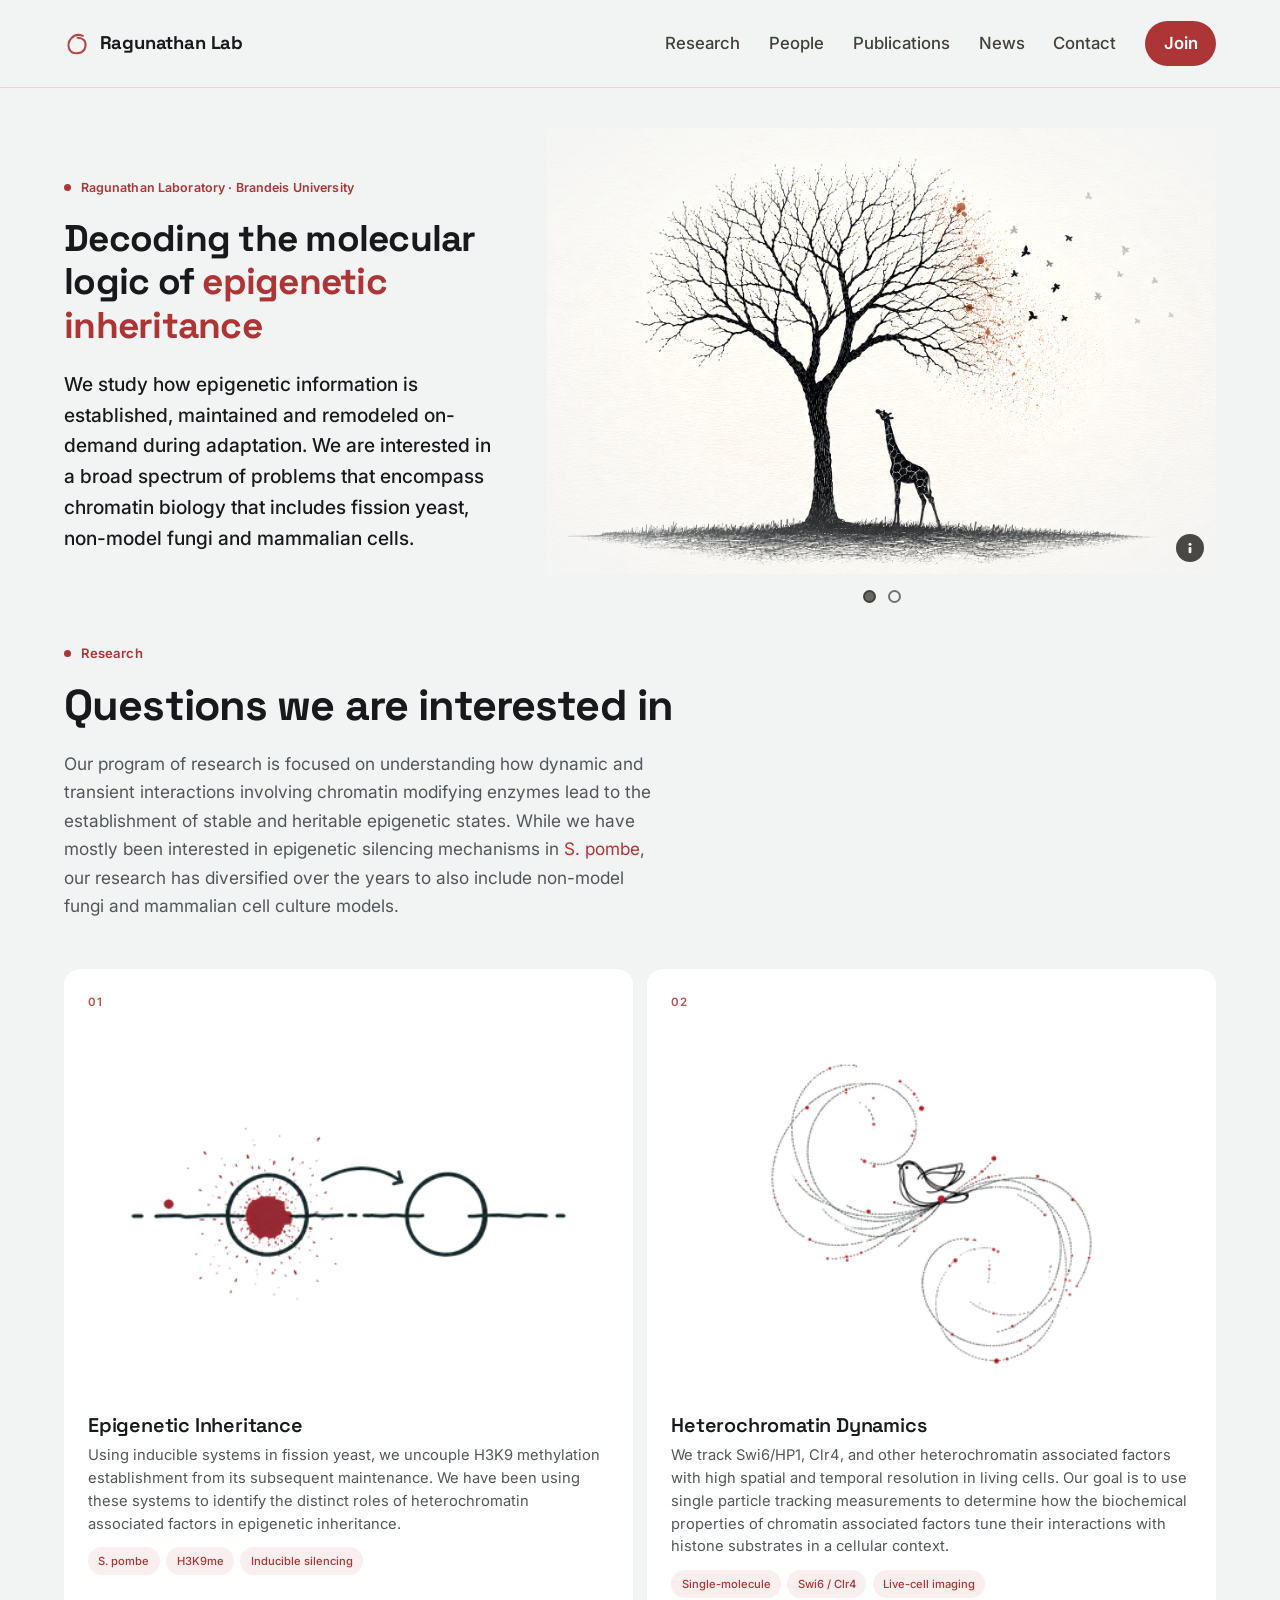
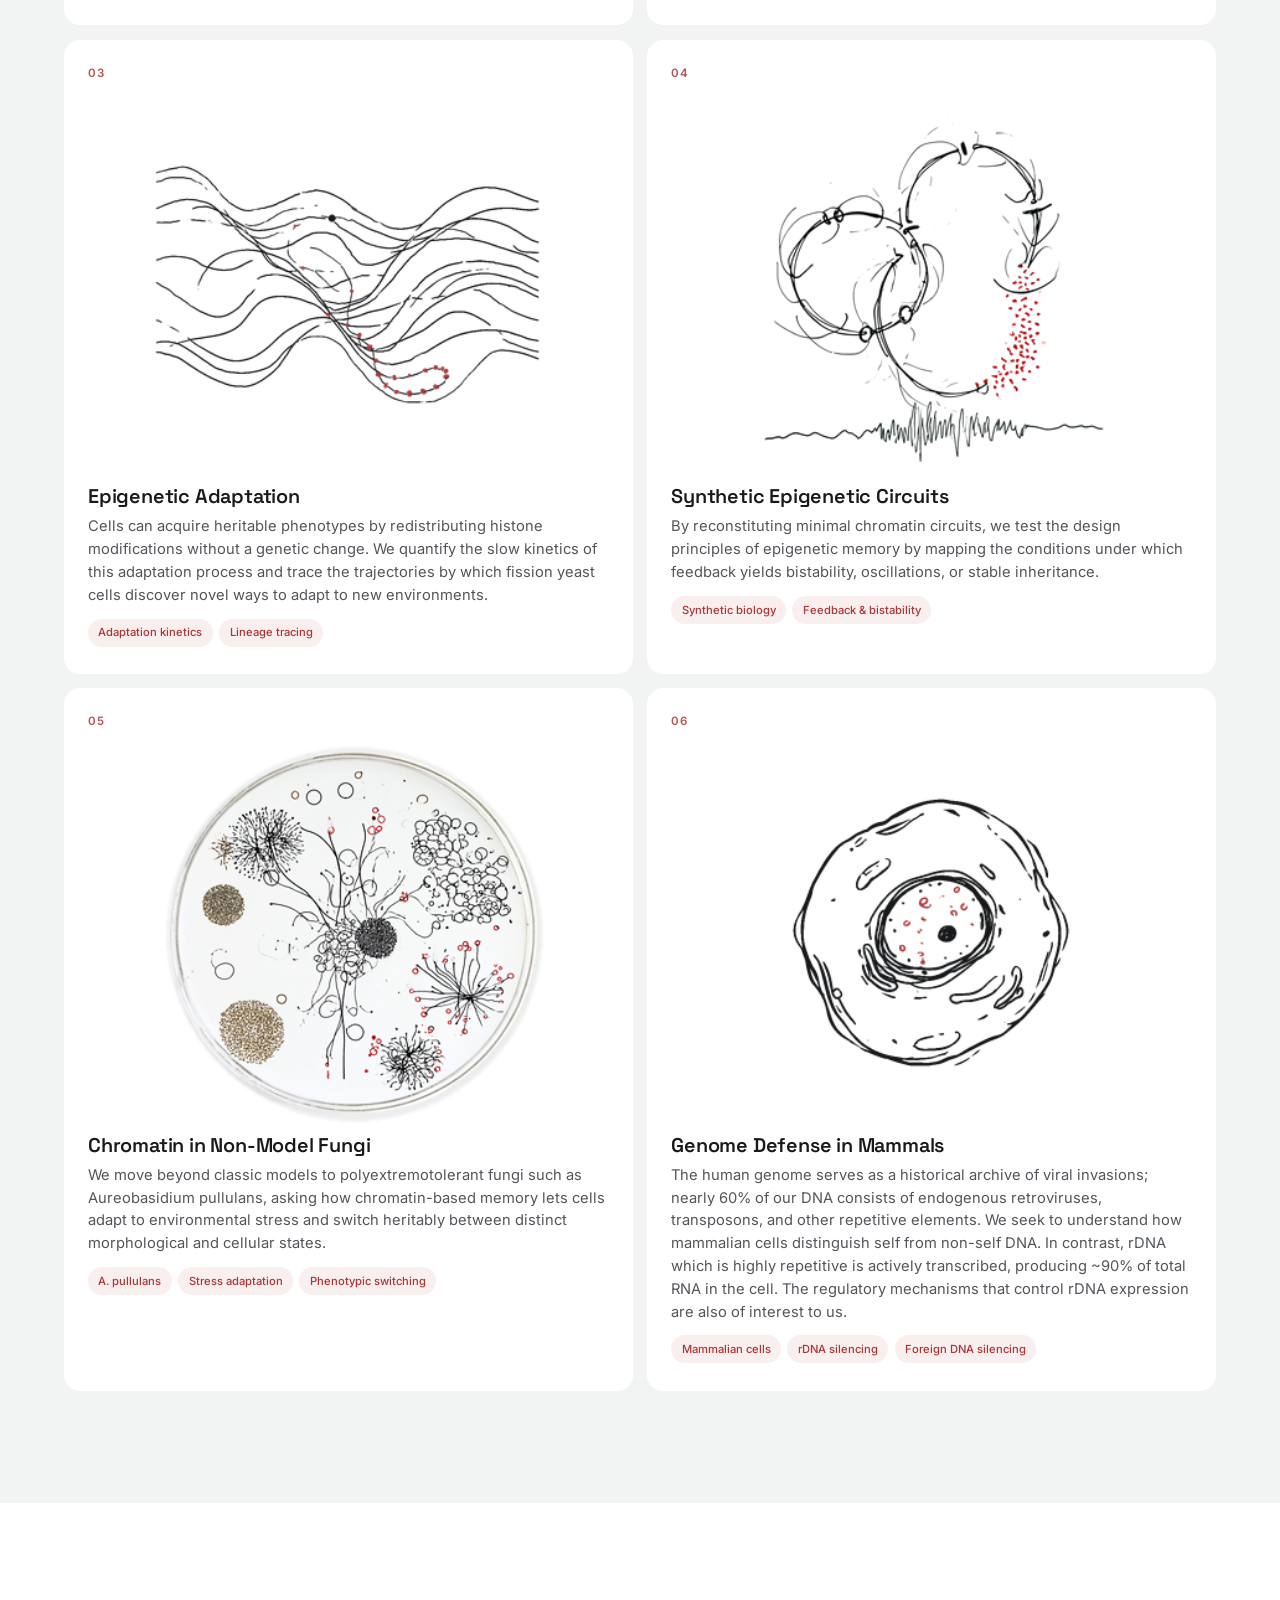
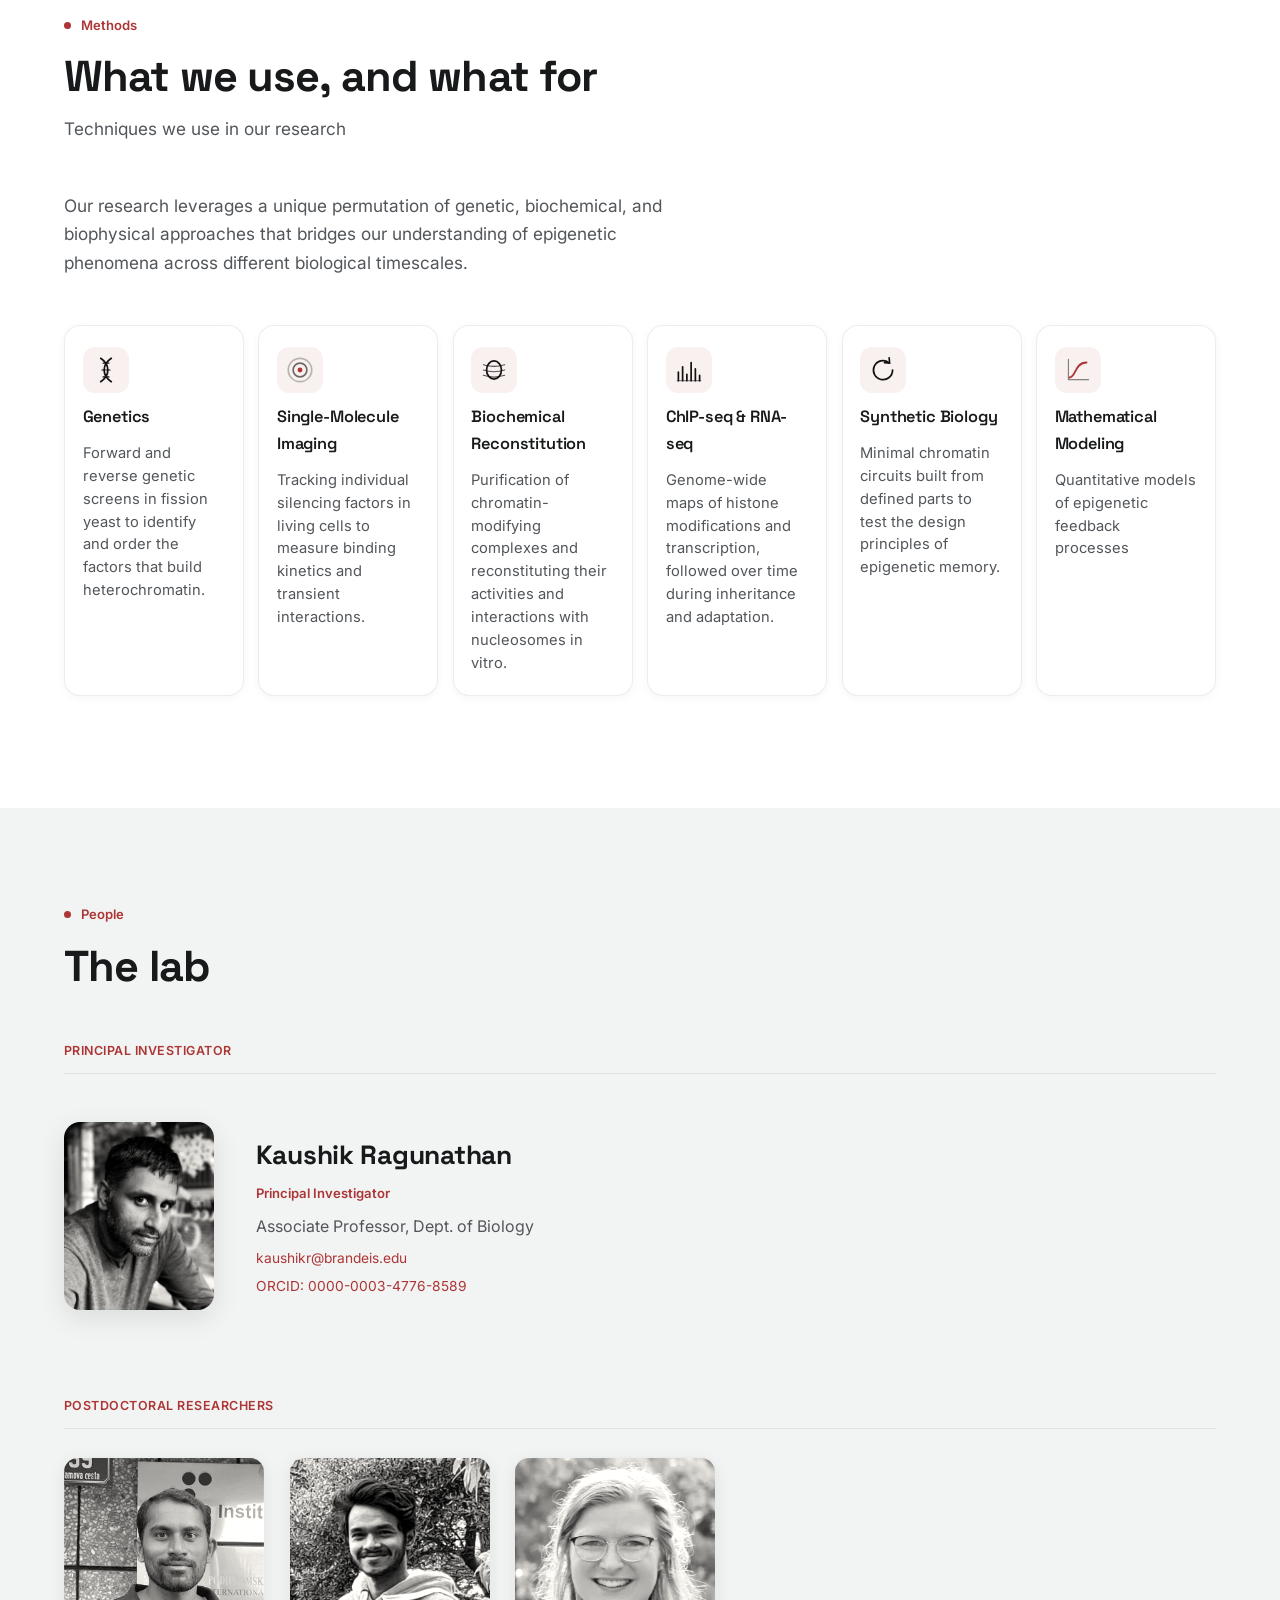
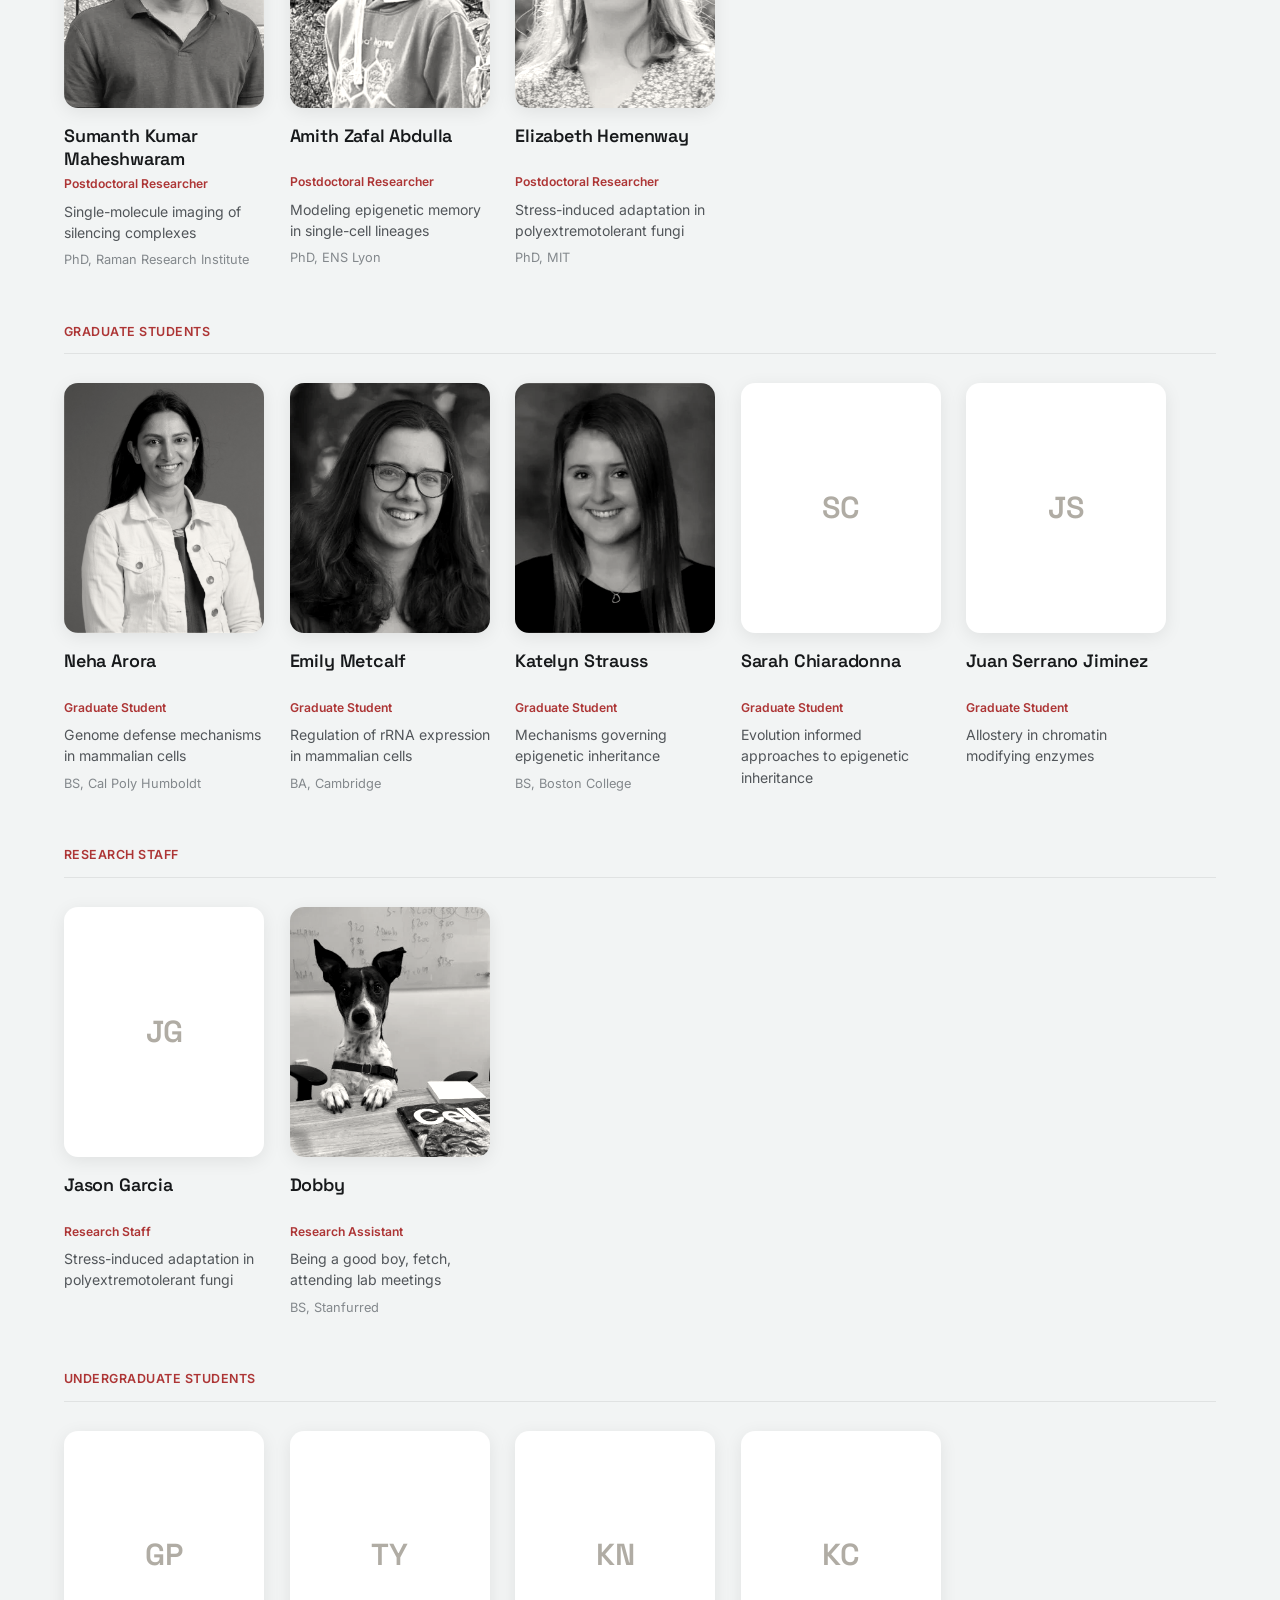
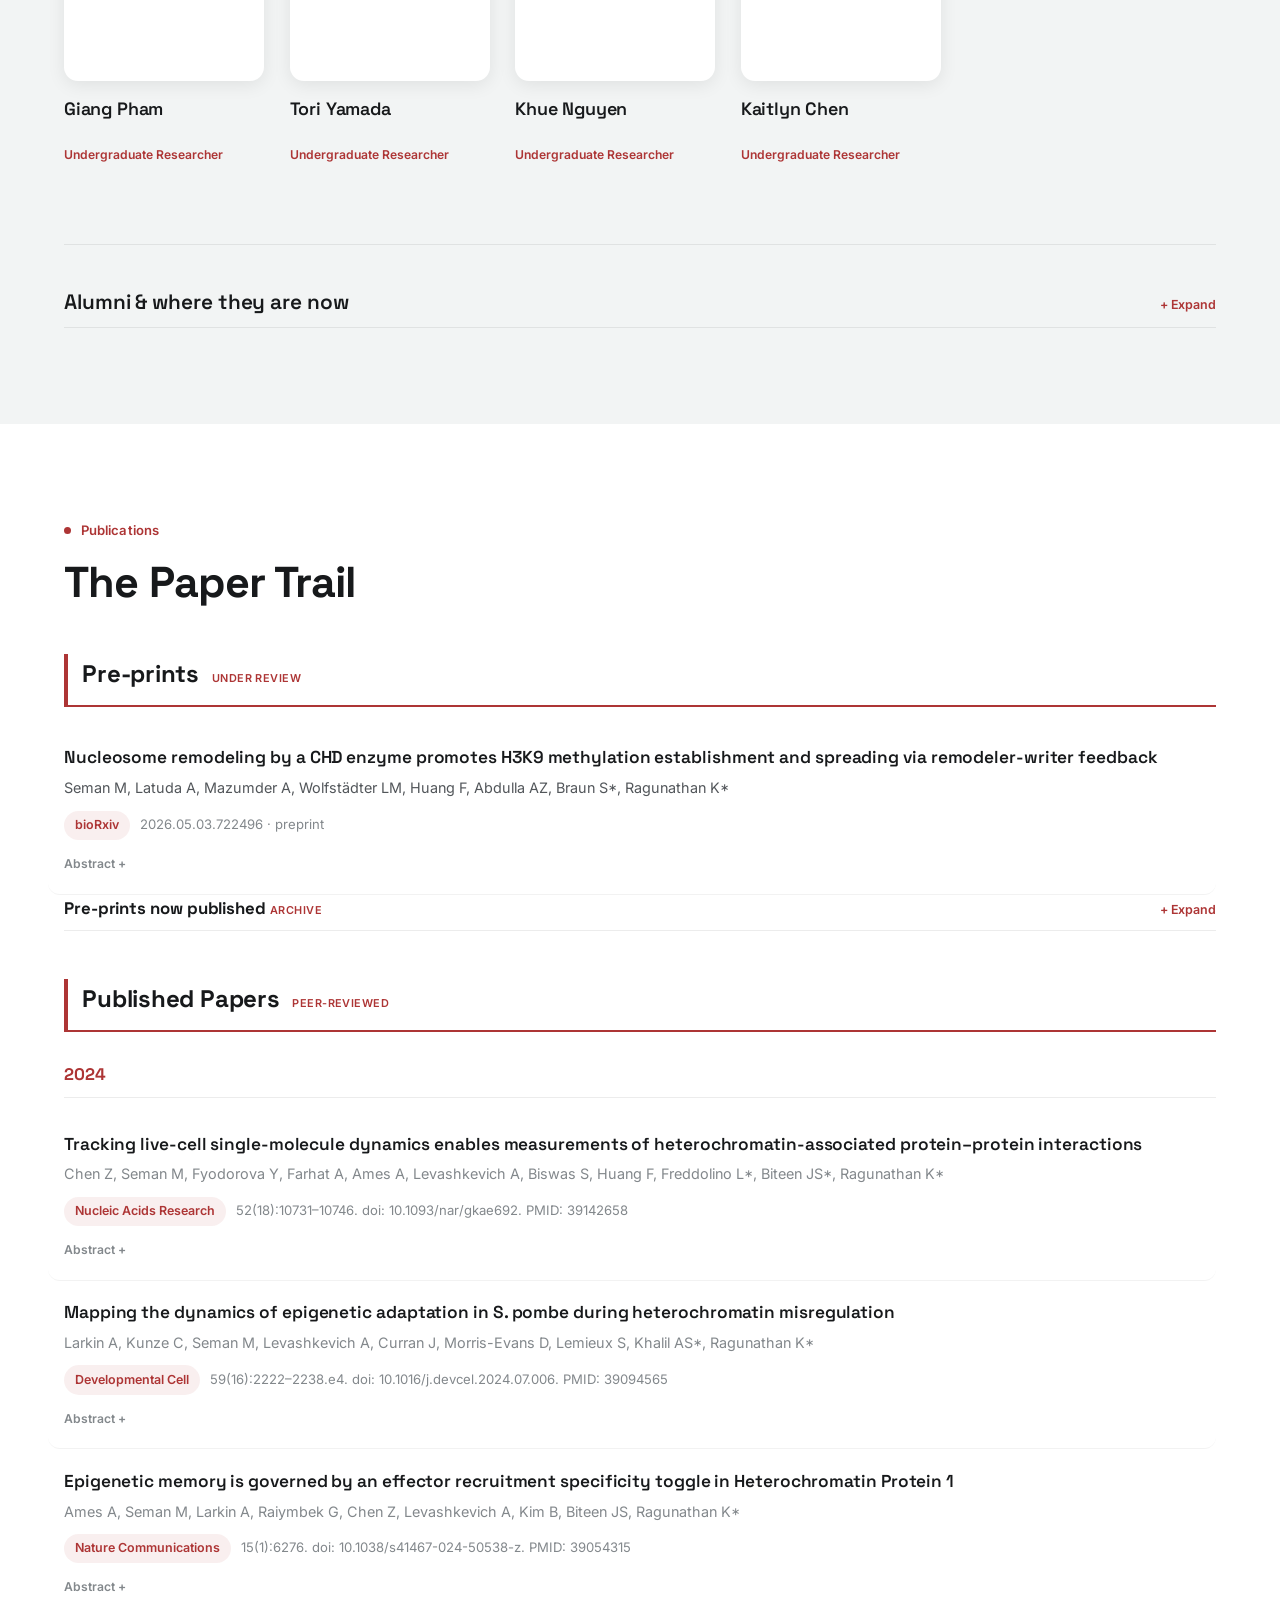
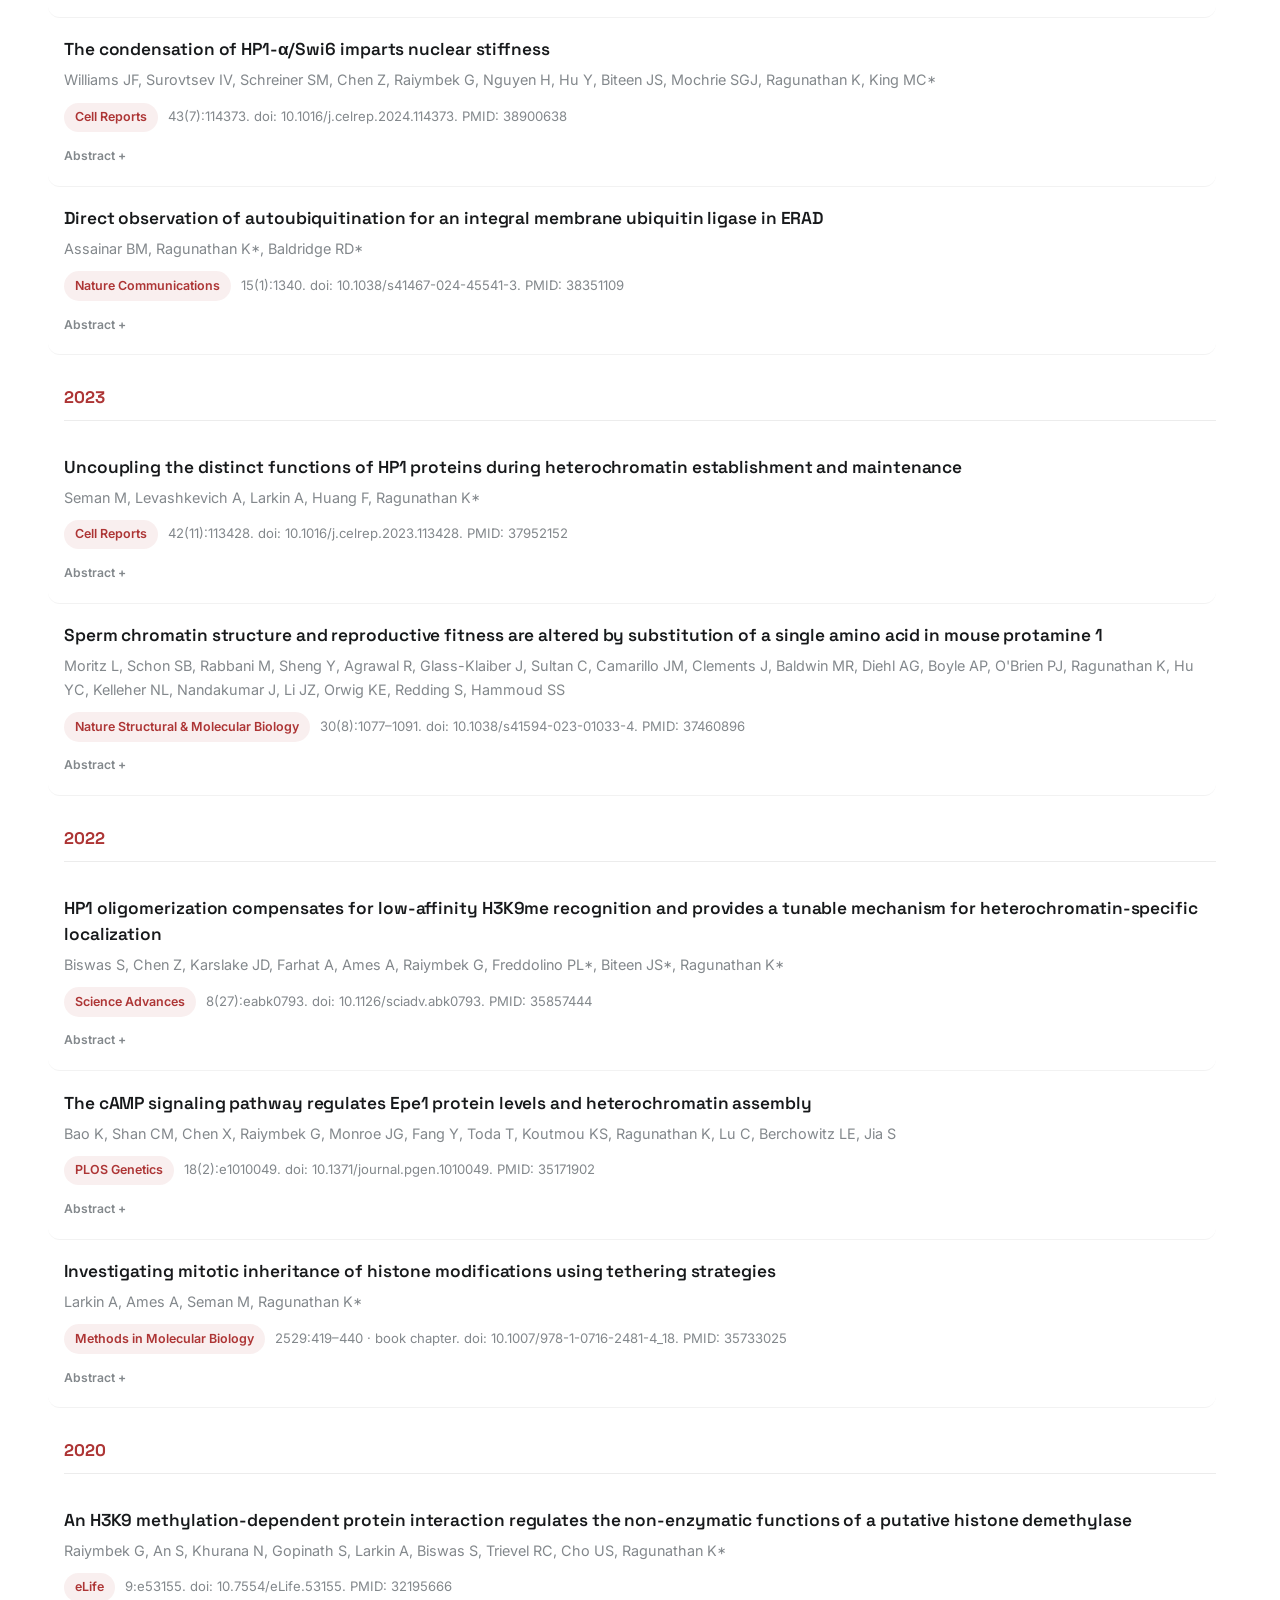
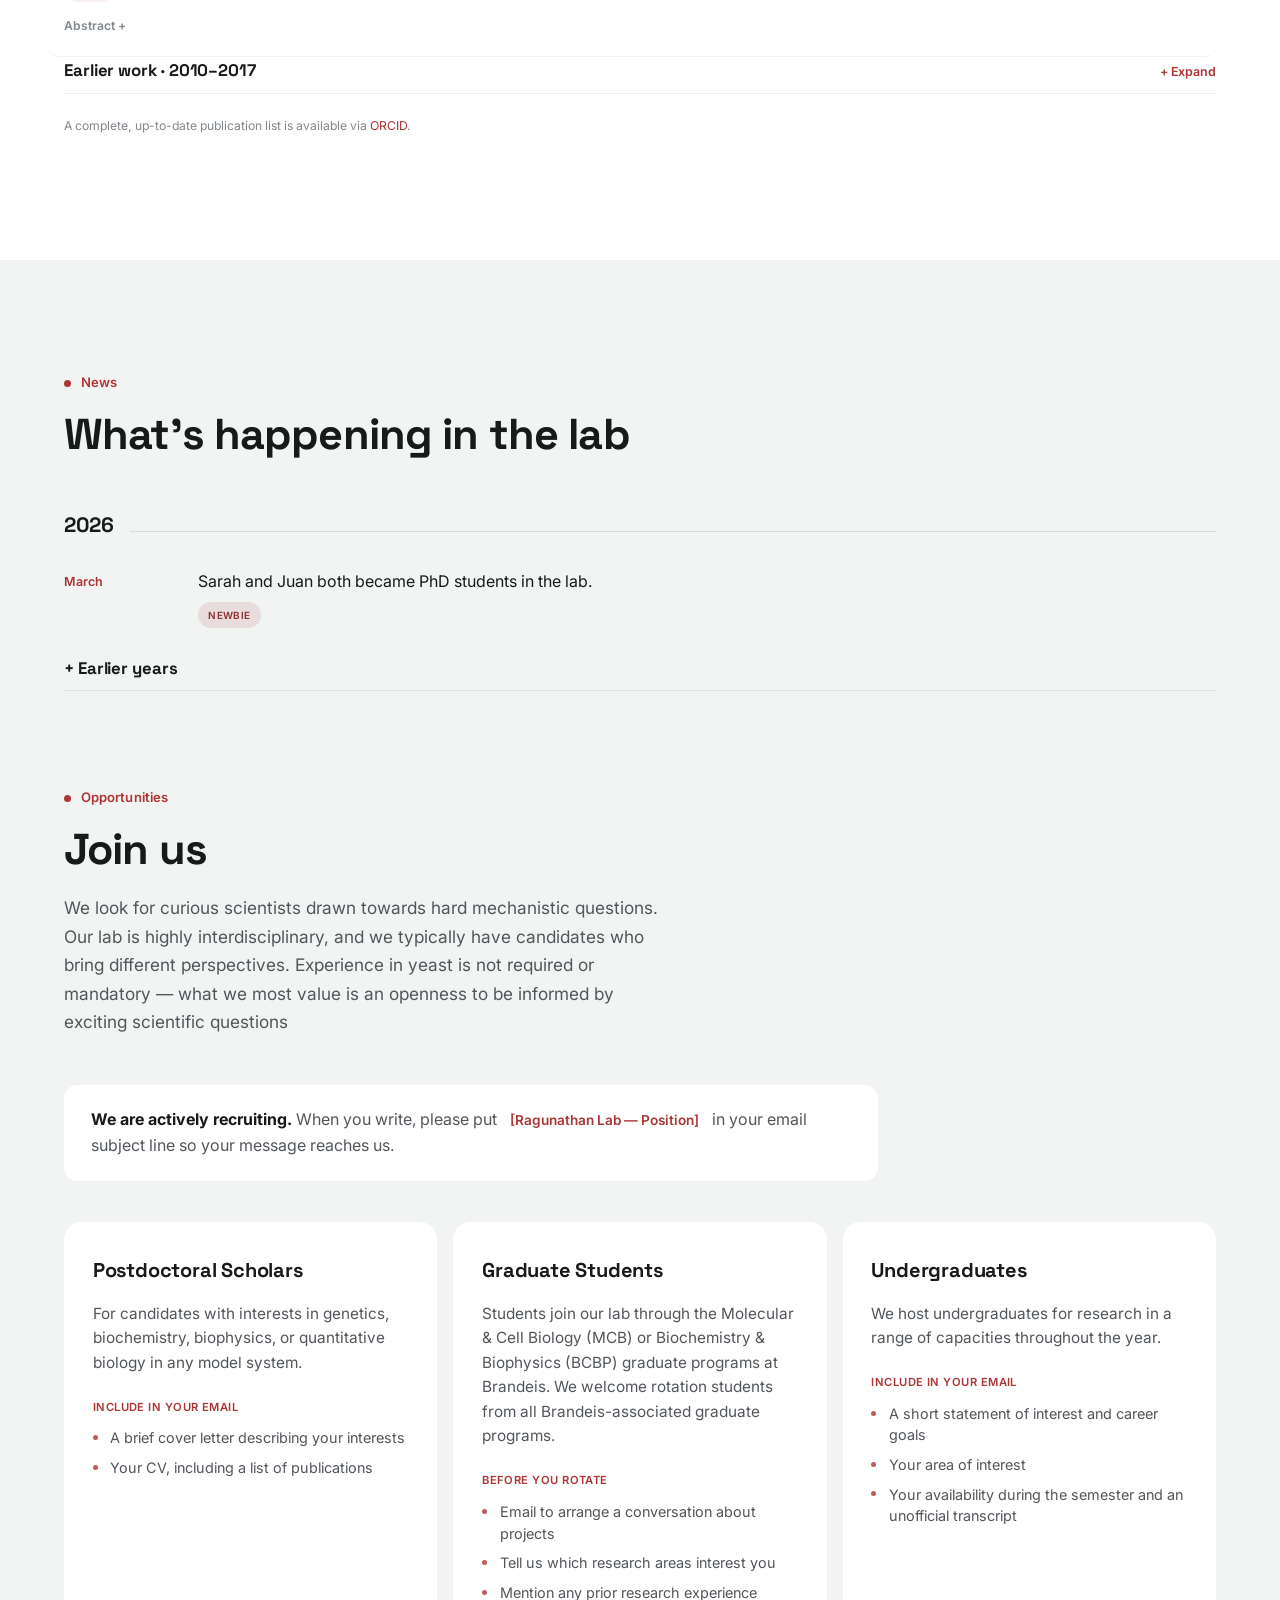
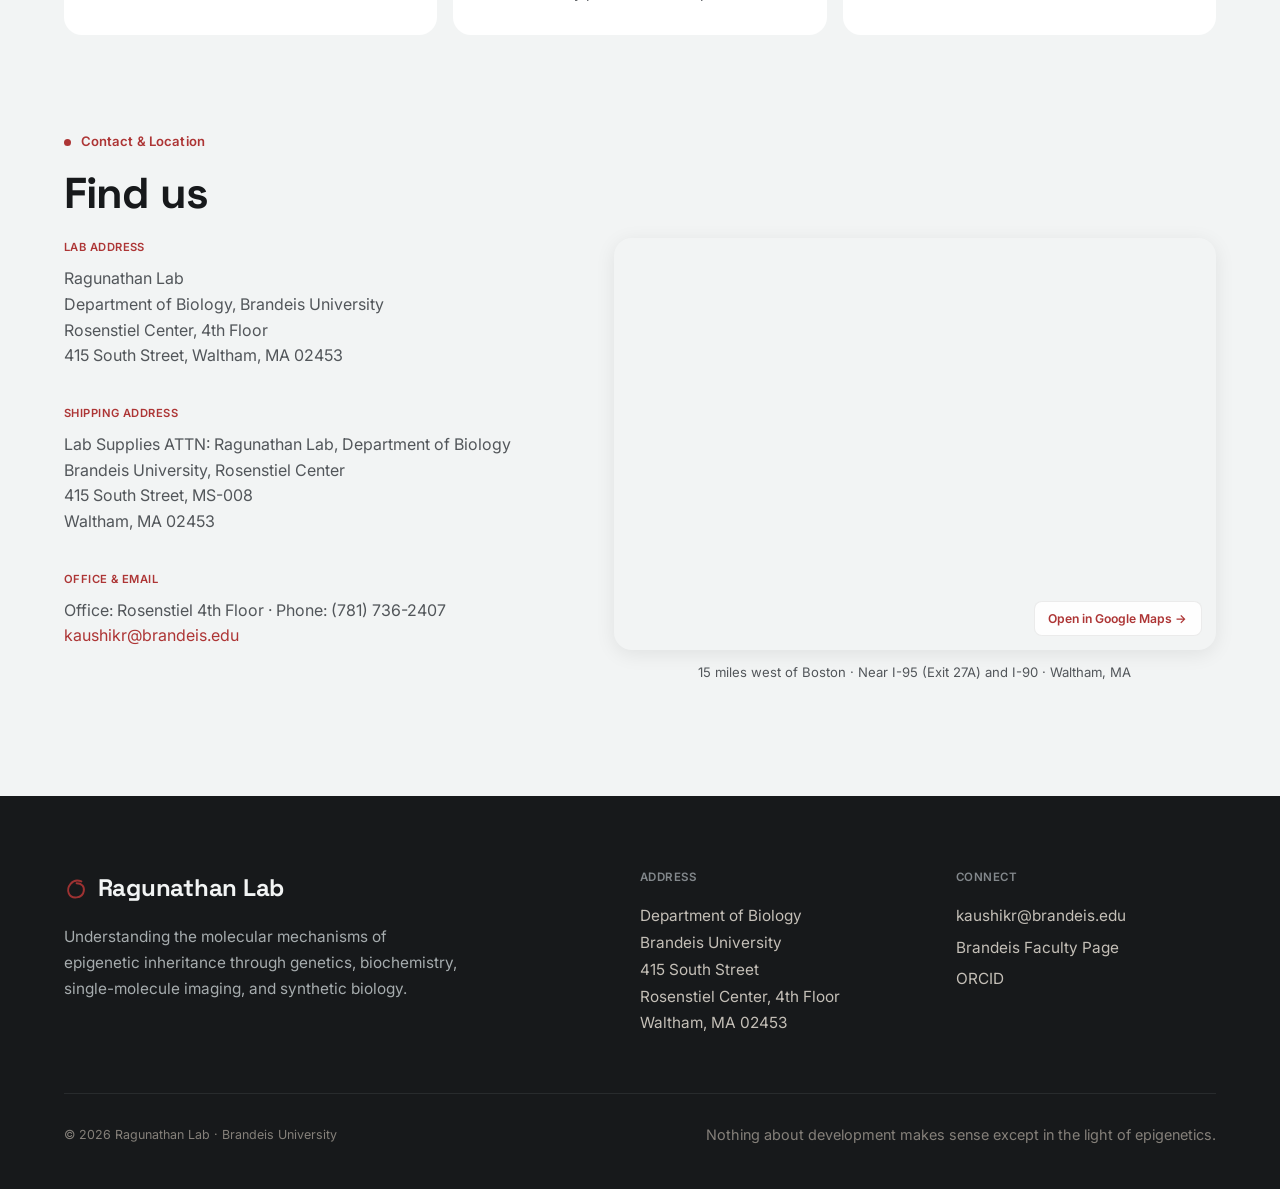
==== index.html @ eea5fd73 "Smooth scroll and reveal animation timing improvements Co-Authored-By: Claude Sonnet 4.6 <noreply@an" ====
<!DOCTYPE html>
<html lang="en">
<head>
<meta charset="utf-8">
<meta name="viewport" content="width=device-width, initial-scale=1">
<meta name="color-scheme" content="light">
<title>Ragunathan Lab · Brandeis University</title>
<meta name="description" content="The Ragunathan Lab at Brandeis University studies how chromatin encodes heritable epigenetic memory.">
<link rel="icon" type="image/svg+xml" href="favicon.svg">
<meta property="og:title" content="Ragunathan Lab · Brandeis University">
<meta property="og:description" content="The Ragunathan Lab at Brandeis University studies how chromatin encodes heritable epigenetic memory.">
<meta property="og:type" content="website">
<link rel="preconnect" href="https://fonts.googleapis.com">
<link rel="preconnect" href="https://fonts.gstatic.com" crossorigin>
<link href="https://fonts.googleapis.com/css2?family=Space+Grotesk:wght@400;500;600;700&family=Inter:wght@400;500;600;700&display=swap" rel="stylesheet">
<style>
html { scroll-behavior: smooth; color-scheme: light; }
body { margin: 0; background: #f2f4f4; -webkit-font-smoothing: antialiased; }
::selection { background: #ad3535; color: #f2f4f4; }

[data-reveal].pre-reveal { opacity: 0; transform: translateY(16px); }
[data-reveal].is-revealed {
  opacity: 1; transform: translateY(0);
  transition: opacity 0.5s cubic-bezier(0.22,1,0.36,1), transform 0.5s cubic-bezier(0.22,1,0.36,1);
}

em { font-style: normal; color: var(--beni); }
.sr-only { position: absolute; width: 1px; height: 1px; overflow: hidden; clip: rect(0,0,0,0); white-space: nowrap; }

.rgl {
  position: relative;
  background: #f2f4f4;
  color: #17191b;
  font-family: 'Inter', 'Helvetica Neue', sans-serif;
  font-size: 16px;
  font-weight: 400;
  letter-spacing: 0;
  line-height: 1.65;
  overflow-x: hidden;
  --beni: #ad3535;
  --surface: #ffffff;
  --ink: #17191b;
  --ink-soft: #52565a;
  --muted: #83888c;
}

/* ===== NAV ===== */
.nav {
  position: fixed; top: 0; left: 0; right: 0; z-index: 500;
  display: flex; align-items: center; justify-content: space-between; gap: 2.5rem;
  padding: 1.3rem 5vw;
  background: rgba(242,244,244,0.92);
  backdrop-filter: blur(14px); -webkit-backdrop-filter: blur(14px);
  border-bottom: 1px solid rgba(173,53,53,0.16);
  transition: padding 0.4s, box-shadow 0.4s;
}
.nav.is-scrolled { padding: 0.85rem 5vw; box-shadow: 0 1px 0 rgba(18,17,16,0.06); }

.brand {
  display: flex; align-items: center; gap: 0.6rem;
  font-family: 'Space Grotesk', sans-serif; font-size: 1.15rem; font-weight: 700; letter-spacing: -0.01em;
  color: #17191b; text-decoration: none; white-space: nowrap;
}
.brand-mark { overflow: visible; flex-shrink: 0; }

.nav-links { display: flex; gap: 1.8rem; align-items: center; flex-wrap: nowrap; }
.nav-link {
  font-size: 1.05rem; font-weight: 500; letter-spacing: 0; text-transform: none;
  color: #43403a; text-decoration: none; transition: color 0.25s;
}
.nav-link:hover { color: var(--beni); }
.nav-link--join {
  font-weight: 600; color: #fff; background: var(--beni); padding: 0.55rem 1.15rem; border-radius: 100px;
  transition: opacity 0.25s;
}
.nav-link--join:hover { opacity: 0.86; color: #fff; }

.nav-toggle { display: none; background: none; border: none; padding: 0.4rem; margin: -0.4rem; cursor: pointer; }
.nav-toggle-bars { display: block; width: 22px; height: 14px; position: relative; }
.nav-toggle-bars span {
  position: absolute; left: 0; right: 0; height: 2px; background: #17191b; border-radius: 1px;
  transition: transform 0.3s, opacity 0.3s;
}
.nav-toggle-bars span:nth-child(1) { top: 0; }
.nav-toggle-bars span:nth-child(2) { top: 6px; }
.nav-toggle-bars span:nth-child(3) { top: 12px; }
.nav.is-open .nav-toggle-bars span:nth-child(1) { top: 6px; transform: rotate(45deg); }
.nav.is-open .nav-toggle-bars span:nth-child(2) { opacity: 0; }
.nav.is-open .nav-toggle-bars span:nth-child(3) { top: 6px; transform: rotate(-45deg); }

@media (max-width: 900px) {
  .nav-toggle { display: flex; align-items: center; justify-content: center; }
  .nav-links {
    display: none; position: absolute; top: 100%; left: 0; right: 0; flex-direction: column;
    align-items: flex-start; gap: 0; background: #f2f4f4;
    border-bottom: 1px solid rgba(18,17,16,0.08); padding: 0.5rem 5vw 1.2rem;
    box-shadow: 0 12px 24px rgba(18,17,16,0.08);
  }
  .nav-links.is-open { display: flex; }
  .nav-link { width: 100%; padding: 0.85rem 0; border-bottom: 1px solid rgba(18,17,16,0.06); }
  .nav-link--join {
    display: block; width: 100%; box-sizing: border-box; margin-top: 0.9rem;
    padding: 0.75rem 1.15rem; text-align: center; border-bottom: none;
  }
}

/* ===== HERO ===== */
.hero {
  position: relative; display: flex; align-items: center;
  padding: 8rem 5vw 1.5rem; text-align: left;
}
.hero-inner {
  width: 100%; max-width: min(92vw, 2100px); margin: 0 auto;
  display: flex; align-items: center; gap: 3.5vw;
}

.hero-art-wrapper {
  flex: 1 1 58%; min-width: 0; box-sizing: border-box; order: 2;
  display: flex; flex-direction: column; align-items: center; gap: 1rem;
}
.hero-art-frame {
  position: relative; z-index: 1; width: 100%;
  aspect-ratio: 1536 / 1024; isolation: isolate;
}
.hero-art {
  position: absolute; inset: 0; width: 100%; height: 100%;
  background-image: url('assets/hero-asset-resized.png');
  background-repeat: no-repeat;
  background-size: contain;
  background-position: center center;
  mix-blend-mode: multiply;
  filter: contrast(1.05) brightness(1.09) saturate(0.85);
  -webkit-mask-image: radial-gradient(ellipse 78% 78% at center, #000 40%, transparent 100%);
  mask-image: radial-gradient(ellipse 78% 78% at center, #000 40%, transparent 100%);
  transition: opacity 0.6s ease-in-out;
}
.hero-art--wc {
  background-image: url('assets/watercolor-chromosomes.jpg');
  background-size: cover;
  background-position: center;
  opacity: 0;
}
.hero-slide-dots { display: flex; gap: 12px; align-items: center; }
.hero-slide-dot {
  width: 13px; height: 13px; border-radius: 50%; padding: 0; cursor: pointer;
  border: 2px solid rgba(45,43,39,0.65); background: transparent;
  transition: background 0.3s;
}
.hero-slide-dot.is-active { background: rgba(45,43,39,0.7); }
.hero-art-note { position: absolute; right: 12px; bottom: 12px; z-index: 3; opacity: 0; pointer-events: none; transition: opacity 0.4s; }
.hero-art-note.is-visible { opacity: 1; pointer-events: auto; }
.hero-art-note summary {
  list-style: none; cursor: pointer; width: 28px; height: 28px; border-radius: 50%;
  display: flex; align-items: center; justify-content: center;
  background: #4a4845; border: none;
  transition: background 0.25s, transform 0.25s; -webkit-tap-highlight-color: transparent;
}
.hero-art-note summary svg circle, .hero-art-note summary svg rect { fill: #f2f4f4; }
.hero-art-note summary svg { display: block; }
.hero-art-note summary::-webkit-details-marker { display: none; }
.hero-art-note summary::marker { content: ""; }
.hero-art-note summary:hover { transform: scale(1.08); }
.hero-art-note[open] summary { background: rgba(255,255,255,0.85); }
.hero-art-note-body {
  position: absolute; right: 0; bottom: 42px; width: 280px;
  background: #fff; border: 1px solid rgba(18,17,16,0.08); border-radius: 12px;
  box-shadow: 0 14px 34px rgba(18,17,16,0.14); padding: 1rem 1.1rem;
  font-family: 'Inter', sans-serif; font-size: 0.85rem; line-height: 1.55;
  color: #43403a; text-align: left;
}
@media (max-width: 640px) {
  .hero-art-note-body { width: 220px; font-size: 0.82rem; }
}
.hero-content { position: relative; z-index: 2; flex: 1 1 38%; min-width: 0; order: 1; }
.eyebrow {
  display: flex; align-items: center; justify-content: flex-start; gap: 0.6rem;
  font-family: 'Inter', sans-serif; font-size: 0.78rem; font-weight: 600; letter-spacing: 0.01em;
  color: var(--beni); margin: 0 0 1.2rem;
}
.eyebrow-rule { width: 7px; height: 7px; border-radius: 50%; background: var(--beni); display: inline-block; }
.eyebrow-rule--dark { width: 7px; height: 7px; border-radius: 50%; background: var(--beni); }

.hero-title {
  font-family: 'Space Grotesk', sans-serif; font-size: clamp(1.9rem,2.9vw,2.85rem); font-weight: 700;
  line-height: 1.16; letter-spacing: -0.02em; margin: 0 0 1.4rem;
}
.hero-title em { font-weight: 700; color: var(--beni); }
.hero-text {
  font-family: 'Inter', sans-serif; font-size: clamp(1.02rem,1.5vw,1.25rem); font-weight: 500; line-height: 1.6;
  color: var(--ink); margin: 0; max-width: 42rem; text-wrap: pretty;
}
.hero-cta { display: flex; gap: 0.85rem; margin-top: 2rem; flex-wrap: wrap; justify-content: flex-start; }
.hero-cta-link {
  font-family: 'Inter', sans-serif; font-size: 0.86rem; font-weight: 600; letter-spacing: 0;
  text-decoration: none; padding: 0.85rem 1.7rem; border-radius: 100px; transition: background-color 0.25s, color 0.25s, opacity 0.25s;
}
.hero-cta-link--primary { background: var(--beni); color: #fff; }
.hero-cta-link--primary:hover { opacity: 0.86; }
.hero-cta-link--secondary { color: var(--ink); border: 1px solid rgba(18,17,16,0.15); background: transparent; }
.hero-cta-link--secondary:hover { background: rgba(18,17,16,0.04); }

@media (max-width: 900px) {
  .hero { padding: 7rem 6vw 3rem; }
  .hero-inner { flex-direction: column; gap: 2.5rem; }
  .hero-art-wrapper { flex-basis: auto; width: 100%; order: 1; }
  .hero-content { flex-basis: auto; width: 100%; text-align: center; order: 2; }
  .eyebrow { justify-content: center; }
  .hero-cta { justify-content: center; }
  .hero-text { margin: 0 auto; }
}

@media (max-width: 640px) {
  .hero { padding: 6.5rem 6vw 3rem; }
  .hero-title { font-size: 7.2vw; white-space: normal; }
  .hero-text { font-size: 0.94rem; max-width: 26rem; }
  .hero-cta { margin-top: 1.4rem; gap: 0.6rem; }
  .hero-cta-link { padding: 0.75rem 1.3rem; font-size: 0.8rem; }
}

/* ===== shared section bits ===== */
.section { position: relative; padding: 7rem 5vw; }
.hero + .section { padding-top: 1rem; }
.section-eyebrow {
  display: flex; align-items: center; gap: 0.6rem;
  font-family: 'Inter', sans-serif; font-size: 0.82rem; font-weight: 600; letter-spacing: 0.01em;
  color: var(--beni); margin-bottom: 1rem;
}
.section-title {
  font-family: 'Space Grotesk', sans-serif; font-size: clamp(1.9rem,3.5vw,2.7rem); font-weight: 700;
  line-height: 1.12; letter-spacing: -0.02em; max-width: 620px; margin: 0 0 1.3rem;
}
.section-intro {
  font-family: 'Inter', sans-serif; font-size: 1.08rem; font-weight: 400; color: var(--ink-soft);
  max-width: 600px; line-height: 1.65; margin: 0 0 3rem;
}

/* ===== RESEARCH ===== */
.research-grid { display: grid; grid-template-columns: 1fr; gap: 0.9rem; }
@media (min-width: 700px) { .research-grid { grid-template-columns: repeat(2, 1fr); } }
@media (min-width: 1300px) { .research-grid { grid-template-columns: repeat(3, 1fr); } }
.research-card {
  padding: 1.5rem 1.5rem 1.7rem; background: var(--surface); border-radius: 16px;
  transition: transform 0.25s cubic-bezier(0.22,1,0.36,1), box-shadow 0.25s;
}
.research-card:hover { transform: translateY(-3px); box-shadow: 0 10px 28px rgba(18,17,16,0.08); }
.card-number { font-family: 'Inter', sans-serif; font-size: 0.72rem; color: var(--beni); margin-bottom: 0.5rem; letter-spacing: 0.05em; font-weight: 600; opacity: 0.85; }
.card-figure { aspect-ratio: 420 / 312; width: 100%; margin-bottom: 0.4rem; display: flex; align-items: center; justify-content: center; }
.card-figure svg { width: 100%; height: 100%; }
.card-figure-img { width: 100%; height: 100%; object-fit: cover; }
.card-title { font-family: 'Space Grotesk', sans-serif; font-size: 1.24rem; font-weight: 600; margin: 0 0 0.4rem; line-height: 1.25; letter-spacing: -0.01em; }
.card-text { font-size: 0.92rem; color: var(--ink-soft); line-height: 1.55; margin: 0 0 0.75rem; }
.tag-row { display: flex; flex-wrap: wrap; gap: 0.4rem; }
.tag {
  font-family: 'Inter', sans-serif; font-size: 0.7rem; font-weight: 500; letter-spacing: 0;
  color: var(--beni); padding: 0.3rem 0.65rem; background: rgba(173,53,53,0.08); border-radius: 100px;
}
.tag em { text-transform: none; }

/* ===== METHODS ===== */
.section--methods { background: var(--surface); }
.methods-header { margin-bottom: 3rem; }
.methods-header-left .section-eyebrow { margin-bottom: 1rem; }
.methods-header-left .section-title { margin: 0 0 0.9rem; }
.methods-header-text {
  font-family: 'Inter', sans-serif; font-size: 1.08rem; font-weight: 400;
  color: var(--ink-soft); max-width: 600px; line-height: 1.65; margin: 0;
}
.methods-grid { display: grid; grid-template-columns: repeat(auto-fit,minmax(250px,1fr)); gap: 0.9rem; }
@media (min-width: 1100px) { .methods-grid { grid-template-columns: repeat(6, 1fr); } }
.method-card {
  display: flex; flex-direction: column; gap: 0.7rem; padding: 1.3rem 1.1rem;
  background: #fff; border: 1px solid rgba(23,25,27,0.08); border-radius: 16px;
  box-shadow: 0 2px 8px rgba(23,25,27,0.04);
  transition: transform 0.25s cubic-bezier(0.22,1,0.36,1), box-shadow 0.25s, border-color 0.25s;
}
.method-card:hover { transform: translateY(-3px); box-shadow: 0 10px 24px rgba(18,17,16,0.1); border-color: rgba(173,53,53,0.3); }
.method-icon { line-height: 0; display: inline-flex; align-items: center; justify-content: center; width: 46px; height: 46px; border-radius: 12px; background: rgba(173,53,53,0.07); }
.method-card h3 { font-family: 'Space Grotesk', sans-serif; font-size: 1.02rem; font-weight: 600; margin: 0; color: var(--ink); letter-spacing: -0.01em; }
.method-card p { font-size: 0.92rem; color: var(--ink-soft); line-height: 1.55; margin: 0; }

/* ===== TEAM ===== */
.section--team { padding: 6rem 5vw 6rem; background: #f2f4f4; }
.role-heading {
  font-family: 'Inter', sans-serif; font-size: 0.78rem; letter-spacing: 0.04em; text-transform: uppercase;
  color: var(--beni); font-weight: 600; margin: 3.2rem 0 1.8rem; padding-bottom: 0.7rem; border-bottom: 1px solid rgba(18,17,16,0.08);
}
.role-heading:first-of-type { margin-top: 1.5rem; }

.pi-row { display: flex; gap: 2.6rem; align-items: center; max-width: 700px; padding: 1.2rem 0 2.2rem; }
.pi-photo {
  width: 150px; aspect-ratio: 4/5; flex-shrink: 0; border-radius: 16px; overflow: hidden;
  box-shadow: 0 8px 28px rgba(18,17,16,0.10);
}
.pi-photo img { width: 100%; height: 100%; object-fit: cover; object-position: center 15%; filter: grayscale(100%) contrast(108%) brightness(1.04) sepia(8%); transition: filter 0.5s, transform 0.5s; }
.pi-photo:hover img { filter: grayscale(0%) contrast(102%) brightness(1.05) sepia(0%); transform: scale(1.05); }
.pi-name { font-family: 'Space Grotesk', sans-serif; font-size: 1.65rem; font-weight: 700; margin: 0 0 0.3rem; color: var(--ink); letter-spacing: -0.01em; }
.pi-role { font-family: 'Inter', sans-serif; font-size: 0.82rem; font-weight: 600; letter-spacing: 0; color: var(--beni); margin-bottom: 0.6rem; }
.pi-dept { font-family: 'Inter', sans-serif; font-size: 1rem; color: var(--ink-soft); line-height: 1.5; margin-bottom: 0.55rem; }
.pi-email { display: block; font-family: 'Inter', sans-serif; font-size: 0.86rem; color: var(--beni); text-decoration: none; transition: opacity 0.3s; }
.pi-email + .pi-email { margin-top: 0.35rem; }
.pi-email:hover { opacity: 0.7; }

.member-grid { display: grid; grid-template-columns: repeat(auto-fill,minmax(170px,200px)); gap: 2.4rem 1.6rem; justify-content: start; }
.member { text-align: left; width: 100%; max-width: 200px; }
.member-photo {
  width: 100%; aspect-ratio: 4/5; margin: 0 0 1rem; border-radius: 14px; overflow: hidden;
  box-shadow: 0 4px 18px rgba(18,17,16,0.08);
}
.member-photo img { width: 100%; height: 100%; object-fit: cover; object-position: center 15%; filter: grayscale(100%) contrast(108%) brightness(1.04) sepia(8%); transition: filter 0.5s, transform 0.5s; }
.member-photo:hover img { filter: grayscale(0%) contrast(102%) brightness(1.05) sepia(0%); transform: scale(1.05); }
.member-photo--placeholder {
  display: flex; align-items: center; justify-content: center;
  background: var(--surface);
}
.member-photo--placeholder .placeholder-initials {
  font-family: 'Space Grotesk', sans-serif; font-size: 1.9rem; font-weight: 600; color: #b0aca4; letter-spacing: 0;
}
.member-name { font-family: 'Space Grotesk', sans-serif; font-size: 1.12rem; font-weight: 600; line-height: 1.3; min-height: 2.5em; margin: 0 0 0.25rem; letter-spacing: -0.01em; }
.member-role { font-family: 'Inter', sans-serif; font-size: 0.76rem; font-weight: 600; letter-spacing: 0; color: var(--beni); margin-bottom: 0.4rem; }
.member-bio { font-family: 'Inter', sans-serif; font-size: 0.88rem; color: var(--ink-soft); line-height: 1.5; }
.member-edu { font-family: 'Inter', sans-serif; font-size: 0.8rem; color: var(--muted); margin-top: 0.4rem; }

.alumni { margin-top: 4.5rem; padding-top: 2.5rem; border-top: 1px solid rgba(18,17,16,0.08); }
.alumni-toggle { font-size: 1.3rem; color: var(--ink); letter-spacing: 0; margin-bottom: 1.6rem; max-width: 680px; }
.alumni-toggle:hover { opacity: 0.75; }
.alumni-heading { font-family: 'Space Grotesk', sans-serif; font-size: 1.3rem; font-weight: 600; color: var(--ink); }
.alumni-toggle .archive-toggle-label { color: var(--beni); flex-shrink: 0; }
.alumni-list { display: flex; flex-direction: column; max-width: 680px; }
.alumni-list[hidden] { display: none; }
.alumni-row { display: flex; justify-content: space-between; align-items: baseline; padding: 0.85rem 0; border-bottom: 1px solid rgba(18,17,16,0.08); gap: 1rem 1.5rem; flex-wrap: wrap; }
.alumni-row strong { font-family: 'Space Grotesk', sans-serif; font-size: 1rem; font-weight: 600; color: var(--ink); flex-shrink: 0; }
.alumni-row span { font-family: 'Inter', sans-serif; font-size: 0.84rem; color: var(--muted); text-align: right; }

@media (max-width: 640px) {
  .alumni-row { flex-direction: column; align-items: flex-start; gap: 0.3rem; padding: 1rem 0; }
  .alumni-row span { text-align: left; }
  .section { padding: 3.5rem 5vw; }
}

/* ===== NEWS ===== */
.section--news { background: #f2f4f4; padding-bottom: 3rem; }
.news-year-group { margin-bottom: 0.5rem; }
.news-year-head { display: flex; align-items: baseline; gap: 1rem; padding: 1.8rem 0 0.5rem; }
.news-year-group:first-child .news-year-head { padding-top: 0; }
.news-year { font-family: 'Space Grotesk', sans-serif; font-size: 1.3rem; font-weight: 700; color: var(--ink); }
.news-year-rule { flex: 1; height: 1px; background: rgba(18,17,16,0.1); }
.news-item {
  display: grid; grid-template-columns: 110px 1fr; gap: 1.5rem; padding: 1.15rem 0;
  border-top: 1px solid rgba(18,17,16,0.07);
}
.news-year-group .news-item:first-of-type { border-top: none; }
.news-date {
  font-family: 'Inter', sans-serif; font-size: 0.78rem; font-weight: 600; letter-spacing: 0;
  color: var(--beni); padding-top: 0.2rem;
}
.news-body { font-family: 'Inter', sans-serif; font-size: 1rem; font-weight: 400; color: var(--ink); line-height: 1.55; margin: 0 0 0.55rem; }
.news-body em { color: var(--beni); }
.news-body a { color: var(--beni); text-decoration: none; border-bottom: 1px solid rgba(173,53,53,0.3); }
.news-tags { display: flex; flex-wrap: wrap; gap: 0.5rem; }
.news-tag {
  font-family: 'Inter', sans-serif; font-size: 0.62rem; font-weight: 600;
  letter-spacing: 0.03em; text-transform: uppercase; padding: 0.3rem 0.65rem; border-radius: 100px;
}
.news-tag--member     { color: #8a3030; background: rgba(173,53,53,0.13); }
.news-tag--defense    { color: #1a1714; background: rgba(18,17,16,0.09); }
.news-tag--promotion  { color: #9c5a18; background: rgba(196,122,38,0.16); }
.news-tag--award      { color: #8a6d1f; background: rgba(196,166,38,0.18); }
.news-tag--publication{ color: #235066; background: rgba(45,90,107,0.14); }
.news-tag--funding    { color: #3f6233; background: rgba(79,122,62,0.15); }
.news-tag--move       { color: #6b4c7a; background: rgba(123,86,138,0.14); }
.news-tag--rotation   { color: #8a5a3a; background: rgba(166,123,91,0.18); }
.news-tag--candidacy  { color: #46586b; background: rgba(70,88,107,0.13); }
.news-archive-toggle {
  display: flex; align-items: center; gap: 0.7rem; background: none; border: none; cursor: pointer;
  font-family: 'Inter', sans-serif; font-size: 0.84rem; font-weight: 600;
  letter-spacing: 0; color: var(--ink-soft); padding: 1.3rem 0 0.5rem;
}
.news-archive-toggle:hover { color: var(--beni); }
@media (max-width: 560px) {
  .news-item { grid-template-columns: 1fr; gap: 0.4rem; }
}

/* ===== PUBLICATIONS ===== */
.section--pubs { padding: 6rem 5vw 7rem; background: var(--surface); }
.pub-category {
  font-family: 'Space Grotesk', sans-serif; font-size: 1.5rem; font-weight: 700; color: var(--ink);
  letter-spacing: -0.01em; margin: 3rem 0 1.2rem; padding: 0 0 0.7rem 0.9rem; border-bottom: 2px solid var(--beni); border-left: 4px solid var(--beni);
  display: flex; align-items: baseline; gap: 0.8rem;
}
.section--pubs > .pub-category:first-of-type { margin-top: 0; }
.pub-category-note { font-family: 'Inter', sans-serif; font-size: 0.68rem; font-weight: 600; letter-spacing: 0.04em; text-transform: uppercase; color: var(--beni); }
.pub-item {
  padding: 1.15rem 1rem; margin-left: -1rem; border-bottom: 1px solid rgba(18,17,16,0.05);
  border-radius: 12px; transition: background 0.25s;
}
.pub-item:hover { background: #fff; }
.pub-title {
  font-family: 'Space Grotesk', sans-serif; font-size: 1.08rem; font-weight: 600; line-height: 1.35; color: var(--ink);
  text-decoration: none; letter-spacing: -0.005em; transition: color 0.2s;
}
.pub-title:hover { color: var(--beni); }
.pub-authors { font-size: 0.9rem; color: var(--ink-soft); margin-top: 0.35rem; }
.pub-authors--muted { color: var(--muted); }
.pub-meta { margin-top: 0.65rem; display: flex; flex-wrap: wrap; align-items: baseline; gap: 0.6rem; }
.pub-journal { font-size: 0.78rem; font-weight: 600; color: var(--beni); background: rgba(173,53,53,0.08); border: none; padding: 0.28rem 0.7rem; border-radius: 100px; }
.pub-date, .pub-cite { font-family: 'Inter', sans-serif; font-size: 0.82rem; color: var(--muted); }
.pub-cite { color: var(--muted); }
.pub-note { font-family: 'Inter', sans-serif; font-size: 0.72rem; color: var(--muted); margin: 0.8rem 0 2.2rem; font-style: normal; }

.pub-abstract { margin-top: 0.55rem; }
.pub-abstract summary {
  display: inline-block; list-style: none; cursor: pointer; font-family: 'Inter', sans-serif;
  font-size: 0.76rem; font-weight: 600; letter-spacing: 0; text-transform: none; color: var(--muted);
  transition: color 0.25s; -webkit-tap-highlight-color: transparent;
}
.pub-abstract summary::-webkit-details-marker { display: none; }
.pub-abstract summary::marker { content: ""; }
.pub-abstract summary:hover { color: var(--beni); }
.pub-abstract .abs-label-open { display: none; }
.pub-abstract[open] summary .abs-label-closed { display: none; }
.pub-abstract[open] summary .abs-label-open { display: inline; }
.pub-abstract-body {
  display: grid; grid-template-rows: 0fr; overflow: hidden; opacity: 0;
  transition: grid-template-rows 0.22s ease, opacity 0.18s ease;
}
.pub-abstract-body > p { overflow: hidden; min-height: 0; }
.pub-abstract[open] .pub-abstract-body { grid-template-rows: 1fr; opacity: 1; }
.pub-abstract-body p {
  margin: 0.65rem 0 0.2rem; padding-left: 0.9rem; border-left: 2px solid rgba(173,53,53,0.3);
  font-family: 'Inter', sans-serif; font-size: 0.86rem; font-weight: 400; line-height: 1.6;
  color: var(--ink-soft); letter-spacing: 0;
}
.pub-year {
  font-family: 'Space Grotesk', sans-serif; font-size: 1.05rem; font-weight: 700; color: var(--beni);
  letter-spacing: -0.005em; margin: 1.8rem 0 0.9rem; padding-bottom: 0.5rem; border-bottom: 1px solid rgba(18,17,16,0.08);
}
.pub-footnote { font-family: 'Inter', sans-serif; font-size: 0.76rem; color: var(--muted); margin-top: 1.4rem; }
.pub-footnote a { color: var(--beni); text-decoration: none; }

.archive-toggle, .alumni-toggle {
  all: unset; cursor: pointer; box-sizing: border-box; width: 100%;
  font-family: 'Space Grotesk', sans-serif; font-size: 1.05rem; font-weight: 700; color: var(--ink);
  letter-spacing: -0.005em; margin: 0; padding-bottom: 0.5rem; border-bottom: 1px solid rgba(18,17,16,0.08);
  display: flex; align-items: baseline; justify-content: space-between; gap: 0.8rem; transition: opacity 0.3s;
}
.archive-toggle:hover, .alumni-toggle:hover { opacity: 0.7; }
.archive-toggle-label { font-family: 'Inter', sans-serif; font-size: 0.78rem; font-weight: 600; color: var(--beni); }
.archive-content p {
  font-family: 'Inter', sans-serif; font-size: 1rem; font-weight: 400; color: var(--ink-soft); margin: 1rem 0 2.6rem;
}
.archive-content .pub-abstract-body p {
  font-family: 'Inter', sans-serif; font-size: 0.86rem; font-weight: 400; color: var(--ink-soft); margin: 0.65rem 0 0.2rem;
}

/* ===== OPENINGS ===== */
.section--openings { padding: 3rem 5vw 3rem; background: #f2f4f4; }
.recruiting-callout {
  margin: 0 0 2.6rem; padding: 1.4rem 1.7rem; background: var(--surface); border-left: none; border-radius: 14px;
  font-family: 'Inter', sans-serif; font-size: 1rem; font-weight: 400; color: var(--ink-soft); line-height: 1.6;
  max-width: 760px;
}
.recruiting-callout strong { font-weight: 700; color: var(--ink); }
.callout-tag { font-family: 'Inter', sans-serif; font-size: 0.85rem; font-weight: 600; color: var(--beni); background: #fff; padding: 0.15rem 0.55rem; border-radius: 100px; }
.openings-grid { display: grid; grid-template-columns: repeat(auto-fit,minmax(260px,1fr)); gap: 1rem; }
.opening-col { padding: 2rem 1.8rem; border: none; background: var(--surface); border-radius: 18px; transition: transform 0.25s, box-shadow 0.25s; }
.opening-col:hover { transform: translateY(-3px); box-shadow: 0 10px 24px rgba(18,17,16,0.08); }
.opening-col h3 { font-family: 'Space Grotesk', sans-serif; font-size: 1.25rem; font-weight: 700; margin: 0 0 0.9rem; letter-spacing: -0.01em; }
.opening-col > p { font-size: 0.96rem; color: var(--ink-soft); line-height: 1.6; margin: 0; }
.opening-checklist { margin-top: 1.4rem; }
.opening-checklist-label { display: block; font-family: 'Inter', sans-serif; font-size: 0.7rem; font-weight: 600; letter-spacing: 0.04em; text-transform: uppercase; color: var(--beni); margin-bottom: 0.7rem; }
.opening-checklist ul { list-style: none; margin: 0; padding: 0; display: flex; flex-direction: column; gap: 0.5rem; }
.opening-checklist li { position: relative; padding-left: 1.1rem; font-size: 0.9rem; color: var(--ink-soft); line-height: 1.5; }
.opening-checklist li::before {
  content: ""; position: absolute; left: 0; top: 0.55em; width: 5px; height: 5px;
  background: var(--beni); border-radius: 50%; opacity: 0.8;
}
@media (max-width: 640px) {
  .openings-grid { grid-template-columns: 1fr; }
}

.section--contact { padding-top: 3rem; }
.contact-grid { display: grid; grid-template-columns: 1fr 1.2fr; gap: 3rem; align-items: stretch; }
.contact-block { margin-bottom: 2.2rem; }
.contact-label { display: block; font-family: 'Inter', sans-serif; font-size: 0.7rem; font-weight: 600; letter-spacing: 0.04em; text-transform: uppercase; color: var(--beni); margin-bottom: 0.6rem; }
.contact-block p { font-family: 'Inter', sans-serif; font-size: 1rem; font-weight: 400; line-height: 1.6; color: var(--ink-soft); margin: 0; }
.contact-block a { color: var(--beni); text-decoration: none; }

.map-embed {
  position: relative; border-radius: 18px; overflow: hidden;
  height: 100%; min-height: 340px; box-shadow: 0 4px 20px rgba(18,17,16,0.08);
}
.map-embed iframe {
  width: 100%; height: 100%; border: 0; display: block;
  filter: saturate(0.15) contrast(1.06) brightness(0.97);
}
.map-open-link {
  position: absolute; bottom: 14px; right: 14px;
  background: rgba(255,255,255,0.9); backdrop-filter: blur(8px);
  border: 1px solid rgba(18,17,16,0.08); border-radius: 8px;
  padding: 0.42rem 0.85rem;
  font-family: 'Inter', sans-serif; font-size: 0.76rem; font-weight: 600;
  color: var(--beni); text-decoration: none; transition: background 0.2s;
}
.map-open-link:hover { background: rgba(255,255,255,1); }
.map-col { display: flex; flex-direction: column; gap: 0.75rem; }
.map-embed { flex: 1; min-height: 340px; }
.map-location-note { font-family: 'Inter', sans-serif; font-size: 0.82rem; color: var(--ink-soft); text-align: center; margin: 0; }

/* ===== FOOTER ===== */
.footer { position: relative; background: #17191b; color: #d8dadb; padding: 4.5rem 5vw 2.6rem; }
.footer-grid { position: relative; display: grid; grid-template-columns: 2fr 1fr 1fr; gap: 3.5rem; margin-bottom: 3.5rem; }
.footer-brand-row { display: flex; align-items: center; gap: 0.6rem; margin-bottom: 1rem; }
.footer-brand-row h2 { font-family: 'Space Grotesk', sans-serif; font-size: 1.5rem; font-weight: 700; color: #f2f4f4; margin: 0; letter-spacing: -0.01em; }
.footer-brand p { font-size: 0.96rem; color: #a6acae; line-height: 1.7; max-width: 400px; margin: 0; }
.footer-col h4 { font-family: 'Inter', sans-serif; font-size: 0.72rem; font-weight: 600; letter-spacing: 0.04em; text-transform: uppercase; color: #83888c; margin: 0 0 1rem; }
.footer-col p { font-size: 0.96rem; color: #c4bfb7; line-height: 1.75; margin: 0; }
.footer-links { display: flex; flex-direction: column; gap: 0.4rem; }
.footer-links a { font-size: 0.96rem; color: #c4bfb7; text-decoration: none; transition: color 0.25s; }
.footer-links a:hover { color: #f2f4f4; }
.footer-bottom {
  position: relative; padding-top: 1.8rem; border-top: 1px solid rgba(242,244,244,0.08);
  display: flex; justify-content: space-between; align-items: center; flex-wrap: wrap; gap: 1rem;
}
.footer-copy { font-family: 'Inter', sans-serif; font-size: 0.78rem; color: #85807a; margin: 0; }
.footer-quote { font-family: 'Inter', sans-serif; font-style: normal; font-size: 0.9rem; color: #85807a; margin: 0; }

/* ===== responsive ===== */
@media (max-width: 640px) {
  .nav-links { gap: 1.3rem; }
  .pi-row { flex-direction: column; align-items: flex-start; text-align: left; }
  .contact-grid { grid-template-columns: 1fr; }
  .footer-grid { grid-template-columns: 1fr; gap: 2.2rem; }
}

@media (prefers-reduced-motion: reduce) {
  html { scroll-behavior: auto; }
  [data-reveal] { transition: none !important; opacity: 1 !important; transform: none !important; }
}
.card-figure-placeholder {
  width: 100%; height: 100%; border-radius: 10px;
  background: repeating-linear-gradient(45deg, rgba(23,25,27,0.05), rgba(23,25,27,0.05) 10px, rgba(23,25,27,0.09) 10px, rgba(23,25,27,0.09) 20px);
  display: flex; align-items: center; justify-content: center;
}
.card-figure-placeholder span { font-family: 'Inter', monospace; font-size: 0.68rem; color: var(--muted); letter-spacing: 0.02em; }
.pub-title em, .card-text em, .tag em { color: inherit; }
</style>
<script defer src="https://cloud.umami.is/script.js" data-website-id="873d546b-9028-4501-9dc6-2def6f32c4b0"></script>
</head>
<body>

<div class="rgl">

  <!-- ===== NAV ===== -->
  <nav id="rglNav" class="nav" data-comment-anchor="b1935eaf52-nav">
    <a href="#top" class="brand">
      <svg width="26" height="26" viewBox="0 0 40 40" class="brand-mark"><path d="M29 9 C13 3 4 19 8 29 C12 39 31 38 33 25 C34.5 17 29 12 21 12" fill="none" stroke="var(--beni)" stroke-width="3.2" stroke-linecap="round" opacity="0.9"/></svg>
      Ragunathan Lab
    </a>
    <button type="button" class="nav-toggle" aria-expanded="false" aria-controls="nav-links">
      <span class="nav-toggle-bars"><span></span><span></span><span></span></span>
      <span class="sr-only">Toggle navigation</span>
    </button>
    <div class="nav-links" id="nav-links">
      <a href="#research" class="nav-link">Research</a>
      <a href="#team" class="nav-link">People</a>
      <a href="#publications" class="nav-link">Publications</a>
      <a href="#news" class="nav-link">News</a>
      <a href="#contact" class="nav-link">Contact</a>
      <a href="#openings" class="nav-link nav-link--join">Join</a>
    </div>
  </nav>

  <!-- ===== HERO ===== -->
  <section id="top" class="hero">
    <div class="hero-inner">
      <div class="hero-art-wrapper" data-reveal>
        <div class="hero-art-frame">
          <div class="hero-art" aria-hidden="true" data-comment-anchor="0e7f7c8f6f-div"></div>
          <div class="hero-art hero-art--wc" aria-hidden="true"></div>
          <details class="hero-art-note hero-art-note--giraffe is-visible">
            <summary aria-label="About this illustration"><svg width="14" height="14" viewBox="0 0 14 14" aria-hidden="true"><circle cx="7" cy="3.3" r="1.5"/><rect x="5.6" y="6" width="2.8" height="6.2" rx="1.2"/></svg></summary>
            <div class="hero-art-note-body">This image is an artistic impression of Lamarck's central thesis. Lamarck used the giraffe in 1809 to illustrate how experience shapes inheritance. The giraffe stretching its neck represents a heritable experience. The red marks are histone modifications. The birds are proteins that place them.</div>
          </details>
          <details class="hero-art-note hero-art-note--wc">
            <summary aria-label="About this illustration"><svg width="14" height="14" viewBox="0 0 14 14" aria-hidden="true"><circle cx="7" cy="3.3" r="1.5"/><rect x="5.6" y="6" width="2.8" height="6.2" rx="1.2"/></svg></summary>
            <div class="hero-art-note-body">Chromatin in watercolors. DNA is packaged by DNA packaging proteins called histones that can be modified to carry epigenetic information. Courtesy: Venks Pai</div>
          </details>
        </div>
        <div class="hero-slide-dots" role="group" aria-label="Illustration selector">
          <button class="hero-slide-dot is-active" aria-label="Giraffe illustration" aria-pressed="true"></button>
          <button class="hero-slide-dot" aria-label="Watercolor illustration" aria-pressed="false"></button>
        </div>
      </div>
      <div class="hero-content">
        <p class="eyebrow" data-reveal><span class="eyebrow-rule"></span>Ragunathan Laboratory · Brandeis University</p>
        <h1 class="hero-title" data-reveal>Decoding the molecular logic of <em data-comment-anchor="c0375f4371-em">epigenetic inheritance</em></h1>
        <p class="hero-text" data-reveal data-comment-anchor="962862b68e-p">We study how epigenetic information is established, maintained and remodeled on-demand during adaptation. We are interested in a broad spectrum of problems that encompass chromatin biology that includes fission yeast, non-model fungi and mammalian cells.</p>
      </div>
    </div>
  </section>

  <!-- ===== RESEARCH ===== -->
  <section id="research" class="section">
    <div class="section-eyebrow" data-reveal><span class="eyebrow-rule eyebrow-rule--dark"></span>Research</div>
    <h2 class="section-title" data-reveal>Questions we are interested in</h2>
    <p class="section-intro" data-reveal>Our program of research is focused on understanding how dynamic and transient interactions involving chromatin modifying enzymes lead to the establishment of stable and heritable epigenetic states. While we have mostly been interested in epigenetic silencing mechanisms in <em>S. pombe</em>, our research has diversified over the years to also include non-model fungi and mammalian cell culture models.</p>

    <div class="research-grid">
      <article class="research-card" data-reveal>
        <div class="card-number">01</div>
        <div class="card-figure"><img class="card-figure-img" src="assets/motifs/epigenetic-inheritance.png" alt="" aria-hidden="true"></div>
        <h3 class="card-title">Epigenetic Inheritance</h3>
        <p class="card-text">Using inducible systems in fission yeast, we uncouple H3K9 methylation establishment from its subsequent maintenance. We have been using these systems to identify the distinct roles of heterochromatin associated factors in epigenetic inheritance.</p>
        <div class="tag-row"><span class="tag"><em>S. pombe</em></span><span class="tag">H3K9me</span><span class="tag">Inducible silencing</span></div>
      </article>
      <article class="research-card" data-reveal>
        <div class="card-number">02</div>
        <div class="card-figure"><img class="card-figure-img" src="assets/motifs/heterochromatin%20dynamics.png" alt="" aria-hidden="true"></div>
        <h3 class="card-title">Heterochromatin Dynamics</h3>
        <p class="card-text">We track Swi6/HP1, Clr4, and other heterochromatin associated factors with high spatial and temporal resolution in living cells. Our goal is to use single particle tracking measurements to determine how the biochemical properties of chromatin associated factors tune their interactions with histone substrates in a cellular context.</p>
        <div class="tag-row"><span class="tag">Single-molecule</span><span class="tag">Swi6 / Clr4</span><span class="tag">Live-cell imaging</span></div>
      </article>
      <article class="research-card" data-reveal>
        <div class="card-number">03</div>
        <div class="card-figure"><img class="card-figure-img" src="assets/motifs/adaptation.png" alt="" aria-hidden="true"></div>
        <h3 class="card-title">Epigenetic Adaptation</h3>
        <p class="card-text">Cells can acquire heritable phenotypes by redistributing histone modifications without a genetic change. We quantify the slow kinetics of this adaptation process and trace the trajectories by which fission yeast cells discover novel ways to adapt to new environments.</p>
        <div class="tag-row"><span class="tag">Adaptation kinetics</span><span class="tag">Lineage tracing</span></div>
      </article>
      <article class="research-card" data-reveal>
        <div class="card-number">04</div>
        <div class="card-figure"><img class="card-figure-img" src="assets/motifs/epigenetic%20circuits.png" alt="" aria-hidden="true"></div>
        <h3 class="card-title">Synthetic Epigenetic Circuits</h3>
        <p class="card-text">By reconstituting minimal chromatin circuits, we test the design principles of epigenetic memory by mapping the conditions under which feedback yields bistability, oscillations, or stable inheritance.</p>
        <div class="tag-row"><span class="tag">Synthetic biology</span><span class="tag">Feedback &amp; bistability</span></div>
      </article>
      <article class="research-card" data-reveal>
        <div class="card-number">05</div>
        <div class="card-figure"><img class="card-figure-img" src="assets/motifs/non-model-fungus.png" alt="" aria-hidden="true"></div>
        <h3 class="card-title">Chromatin in Non-Model Fungi</h3>
        <p class="card-text">We move beyond classic models to polyextremotolerant fungi such as <em>Aureobasidium pullulans</em>, asking how chromatin-based memory lets cells adapt to environmental stress and switch heritably between distinct morphological and cellular states.</p>
        <div class="tag-row"><span class="tag"><em>A. pullulans</em></span><span class="tag">Stress adaptation</span><span class="tag">Phenotypic switching</span></div>
      </article>
      <article class="research-card" data-reveal>
        <div class="card-number">06</div>
        <div class="card-figure"><img class="card-figure-img" src="assets/motifs/mammalian.png" alt="" aria-hidden="true"></div>
        <h3 class="card-title">Genome Defense in Mammals</h3>
        <p class="card-text">The human genome serves as a historical archive of viral invasions; nearly 60% of our DNA consists of endogenous retroviruses, transposons, and other repetitive elements. We seek to understand how mammalian cells distinguish self from non-self DNA. In contrast, rDNA which is highly repetitive is actively transcribed, producing ~90% of total RNA in the cell. The regulatory mechanisms that control rDNA expression are also of interest to us.</p>
        <div class="tag-row"><span class="tag">Mammalian cells</span><span class="tag">rDNA silencing</span><span class="tag">Foreign DNA silencing</span></div>
      </article>
    </div>
  </section>

  <!-- ===== METHODS ===== -->
  <section id="methods" class="section section--methods">
    <div class="methods-header" data-reveal>
      <div class="methods-header-left">
        <div class="section-eyebrow"><span class="eyebrow-rule eyebrow-rule--dark"></span>Methods</div>
        <h2 class="section-title">What we use, and what for</h2>
      </div>
      <p class="methods-header-text">Techniques we use in our research</p>
    </div>
    <p class="section-intro" data-reveal>Our research leverages a unique permutation of genetic, biochemical, and biophysical approaches that bridges our understanding of epigenetic phenomena across different biological timescales.</p>
    <div class="methods-grid" data-reveal data-comment-anchor="48db232469-div">
      <div class="method-card" data-reveal>
        <span class="method-icon"><svg viewBox="0 0 32 32" width="34" height="34" fill="none" stroke="#121110" stroke-width="1.6" stroke-linecap="round"><path d="M11 5 C20 11 20 21 11 27"/><path d="M21 5 C12 11 12 21 21 27"/><path d="M13.2 9.5 H18.8 M12.2 16 H19.8 M13.2 22.5 H18.8" stroke-width="1.1"/></svg></span>
        <h3>Genetics</h3>
        <p>Forward and reverse genetic screens in fission yeast to identify and order the factors that build heterochromatin.</p>
      </div>
      <div class="method-card" data-reveal>
        <span class="method-icon"><svg viewBox="0 0 32 32" width="34" height="34" fill="none" stroke="#121110" stroke-width="1.6" stroke-linecap="round"><circle cx="16" cy="16" r="11" opacity="0.28"/><circle cx="16" cy="16" r="6.5" opacity="0.6"/><circle cx="16" cy="16" r="2.3" fill="#ad3535" stroke="none"/></svg></span>
        <h3>Single-Molecule Imaging</h3>
        <p>Tracking individual silencing factors in living cells to measure binding kinetics and transient interactions.</p>
      </div>
      <div class="method-card" data-reveal>
        <span class="method-icon"><svg viewBox="0 0 32 32" width="34" height="34" fill="none" stroke="#121110" stroke-width="1.6" stroke-linecap="round"><ellipse cx="16" cy="16" rx="7" ry="8.5"/><path d="M6 11 C12 13 20 13 26 11 M6 16 C12 18 20 18 26 16 M6 21 C12 23 20 23 26 21" stroke-width="1.1" opacity="0.7"/></svg></span>
        <h3>Biochemical Reconstitution</h3>
        <p>Purification of chromatin-modifying complexes and reconstituting their activities and interactions with nucleosomes in vitro.</p>
      </div>
      <div class="method-card" data-reveal>
        <span class="method-icon"><svg viewBox="0 0 32 32" width="34" height="34" fill="none" stroke="#121110" stroke-width="1.6" stroke-linecap="round"><path d="M6 26 V18 M10 26 V13 M14 26 V20 M18 26 V9 M22 26 V15 M26 26 V21"/><path d="M5 26 H27" stroke-width="1.1" opacity="0.5"/></svg></span>
        <h3>ChIP-seq &amp; RNA-seq</h3>
        <p>Genome-wide maps of histone modifications and transcription, followed over time during inheritance and adaptation.</p>
      </div>
      <div class="method-card" data-reveal>
        <span class="method-icon"><svg viewBox="0 0 32 32" width="34" height="34" fill="none" stroke="#121110" stroke-width="1.6" stroke-linecap="round"><path d="M25 16 A9 9 0 1 1 21.5 9"/><path d="M21.8 4.5 L22.2 9.4 L17.4 9"/></svg></span>
        <h3>Synthetic Biology</h3>
        <p>Minimal chromatin circuits built from defined parts to test the design principles of epigenetic memory.</p>
      </div>
      <div class="method-card" data-reveal>
        <span class="method-icon"><svg viewBox="0 0 32 32" width="34" height="34" fill="none" stroke="#121110" stroke-width="1.6" stroke-linecap="round"><path d="M7 6 V25 H26" stroke-width="1.1" opacity="0.5"/><path d="M8 23 C14 23 13 9 24 9" stroke="#ad3535" stroke-width="1.8"/></svg></span>
        <h3>Mathematical Modeling</h3>
        <p>Quantitative models of epigenetic feedback processes</p>
      </div>
    </div>
  </section>

  <!-- ===== TEAM ===== -->
  <section id="team" class="section section--team" data-comment-anchor="0457903bb3-section">
    <div class="section-eyebrow" data-reveal><span class="eyebrow-rule eyebrow-rule--dark"></span>People</div>
    <h2 class="section-title" data-reveal>The lab</h2>

    <div class="role-heading" data-reveal>Principal Investigator</div>
    <div class="pi-row" data-reveal>
      <div class="pi-photo"><img src="assets/team-kaushik.webp" alt="Kaushik Ragunathan" loading="lazy"></div>
      <div class="pi-info">
        <h3 class="pi-name">Kaushik Ragunathan</h3>
        <div class="pi-role">Principal Investigator</div>
        <div class="pi-dept">Associate Professor, Dept. of Biology</div>
        <a href="mailto:kaushikr@brandeis.edu" class="pi-email">kaushikr@brandeis.edu</a>
        <a href="https://orcid.org/0000-0003-4776-8589" target="_blank" rel="noopener" class="pi-email">ORCID: 0000-0003-4776-8589</a>
      </div>
    </div>

    <div class="role-heading" data-reveal>Postdoctoral Researchers</div>
    <div class="member-grid">
      <div class="member" data-reveal>
        <div class="member-photo"><img src="assets/team-sumanth.webp" alt="Sumanth Kumar Maheshwaram" loading="lazy"></div>
        <h3 class="member-name">Sumanth Kumar Maheshwaram</h3>
        <div class="member-role">Postdoctoral Researcher</div>
        <div class="member-bio">Single-molecule imaging of silencing complexes</div>
        <div class="member-edu">PhD, Raman Research Institute</div>
      </div>
      <div class="member" data-reveal>
        <div class="member-photo"><img src="assets/team-amith.webp" alt="Amith Zafal Abdulla" loading="lazy"></div>
        <h3 class="member-name">Amith Zafal Abdulla</h3>
        <div class="member-role">Postdoctoral Researcher</div>
        <div class="member-bio">Modeling epigenetic memory in single-cell lineages</div>
        <div class="member-edu">PhD, ENS Lyon</div>
      </div>
      <div class="member" data-reveal>
        <div class="member-photo"><img src="assets/team-elizabeth.webp" alt="Elizabeth Hemenway" loading="lazy"></div>
        <h3 class="member-name">Elizabeth Hemenway</h3>
        <div class="member-role">Postdoctoral Researcher</div>
        <div class="member-bio">Stress-induced adaptation in polyextremotolerant fungi</div>
        <div class="member-edu">PhD, MIT</div>
      </div>
    </div>

    <div class="role-heading" data-reveal>Graduate Students</div>
    <div class="member-grid">
      <div class="member" data-reveal>
        <div class="member-photo"><img src="assets/team-neha.webp" alt="Neha Arora" loading="lazy"></div>
        <h3 class="member-name">Neha Arora</h3>
        <div class="member-role">Graduate Student</div>
        <div class="member-bio">Genome defense mechanisms in mammalian cells</div>
        <div class="member-edu">BS, Cal Poly Humboldt</div>
      </div>
      <div class="member" data-reveal>
        <div class="member-photo"><img src="assets/team-emily.webp" alt="Emily Metcalf" loading="lazy"></div>
        <h3 class="member-name">Emily Metcalf</h3>
        <div class="member-role">Graduate Student</div>
        <div class="member-bio">Regulation of rRNA expression in mammalian cells</div>
        <div class="member-edu">BA, Cambridge</div>
      </div>
      <div class="member" data-reveal>
        <div class="member-photo"><img src="assets/team-katelyn.webp" alt="Katelyn Strauss" loading="lazy"></div>
        <h3 class="member-name">Katelyn Strauss</h3>
        <div class="member-role">Graduate Student</div>
        <div class="member-bio">Mechanisms governing epigenetic inheritance</div>
        <div class="member-edu">BS, Boston College</div>
      </div>
      <div class="member" data-reveal>
        <div class="member-photo member-photo--placeholder"><span class="placeholder-initials">SC</span></div>
        <h3 class="member-name">Sarah Chiaradonna</h3>
        <div class="member-role">Graduate Student</div>
        <div class="member-bio">Evolution informed approaches to epigenetic inheritance</div>
      </div>
      <div class="member" data-reveal>
        <div class="member-photo member-photo--placeholder"><span class="placeholder-initials">JS</span></div>
        <h3 class="member-name">Juan Serrano Jiminez</h3>
        <div class="member-role">Graduate Student</div>
        <div class="member-bio">Allostery in chromatin modifying enzymes</div>
      </div>
    </div>

    <div class="role-heading" data-reveal>Research Staff</div>
    <div class="member-grid">
      <div class="member" data-reveal>
        <div class="member-photo member-photo--placeholder"><span class="placeholder-initials">JG</span></div>
        <h3 class="member-name">Jason Garcia</h3>
        <div class="member-role">Research Staff</div>
        <div class="member-bio">Stress-induced adaptation in polyextremotolerant fungi</div>
      </div>
      <div class="member" data-reveal>
        <div class="member-photo"><img src="assets/team-dobby.webp" alt="Dobby" loading="lazy"></div>
        <h3 class="member-name">Dobby</h3>
        <div class="member-role">Research Assistant</div>
        <div class="member-bio">Being a good boy, fetch, attending lab meetings</div>
        <div class="member-edu">BS, Stanfurred</div>
      </div>
    </div>

    <div class="role-heading" data-reveal>Undergraduate Students</div>
    <div class="member-grid">
      <div class="member" data-reveal>
        <div class="member-photo member-photo--placeholder"><span class="placeholder-initials">GP</span></div>
        <h3 class="member-name">Giang Pham</h3>
        <div class="member-role">Undergraduate Researcher</div>
      </div>
      <div class="member" data-reveal>
        <div class="member-photo member-photo--placeholder"><span class="placeholder-initials">TY</span></div>
        <h3 class="member-name">Tori Yamada</h3>
        <div class="member-role">Undergraduate Researcher</div>
      </div>
      <div class="member" data-reveal>
        <div class="member-photo member-photo--placeholder"><span class="placeholder-initials">KN</span></div>
        <h3 class="member-name">Khue Nguyen</h3>
        <div class="member-role">Undergraduate Researcher</div>
      </div>
      <div class="member" data-reveal>
        <div class="member-photo member-photo--placeholder"><span class="placeholder-initials">KC</span></div>
        <h3 class="member-name">Kaitlyn Chen</h3>
        <div class="member-role">Undergraduate Researcher</div>
      </div>
    </div>

    <div class="alumni" data-reveal>
      <button type="button" class="alumni-toggle" aria-expanded="false" aria-controls="alumni-content">
        <span class="alumni-heading">Alumni &amp; where they are now</span>
        <span class="archive-toggle-label">+ Expand</span>
      </button>
      <div id="alumni-content" class="alumni-list" hidden>
        <div class="alumni-row"><strong>Melissa Seman</strong><span>Postdoc, Harvard University</span></div>
        <div class="alumni-row"><strong>Basila Moochickal Assainar</strong><span>Postdoc, University of Chicago</span></div>
        <div class="alumni-row"><strong>Alexandria Latuda</strong><span>Graduate Student, Stowers Institute</span></div>
        <div class="alumni-row"><strong>Dionysus Morris-Evans</strong><span>—</span></div>
        <div class="alumni-row"><strong>Serena Chiu</strong><span>Research technician, Dana Farber Cancer Institute</span></div>
        <div class="alumni-row"><strong>Fengting Huang</strong><span>Graduate Student, Northwestern University</span></div>
        <div class="alumni-row"><strong>Stacy Jeong</strong><span>Graduate Student, University of Michigan</span></div>
        <div class="alumni-row"><strong>Ajay Larkin</strong><span>Postdoc, University of Michigan</span></div>
        <div class="alumni-row"><strong>Amanda Ames</strong><span>Scientist, EnPlusOne Bio</span></div>
        <div class="alumni-row"><strong>Alex Levashkevich</strong><span>MD/PhD, Case Western Reserve University</span></div>
        <div class="alumni-row"><strong>Gulzhan Raiymbek</strong><span>Sr. Research Scientist</span></div>
        <div class="alumni-row"><strong>Saikat Biswas</strong><span>Sr. Scientist, PacBio</span></div>
        <div class="alumni-row"><strong>Gayathri Santanu</strong><span>Scientist, Thermo Fisher</span></div>
        <div class="alumni-row"><strong>Nidhi Khurana</strong><span>Director, Metis-Hive (India)</span></div>
      </div>
    </div>
  </section>

  <!-- ===== PUBLICATIONS ===== -->
  <section id="publications" class="section section--pubs" data-comment-anchor="efe4047c2b-section">
    <div class="section-eyebrow" data-reveal><span class="eyebrow-rule eyebrow-rule--dark"></span>Publications</div>
    <h2 class="section-title" data-reveal>The Paper Trail</h2>

    <div class="pub-category" data-reveal data-comment-anchor="5126643d1d-div">Pre-prints <span class="pub-category-note">Under review</span></div>
    <div class="pub-item" data-reveal>
      <a href="https://doi.org/10.64898/2026.05.03.722496" target="_blank" rel="noopener" class="pub-title">Nucleosome remodeling by a CHD enzyme promotes H3K9 methylation establishment and spreading via remodeler-writer feedback</a>
      <div class="pub-authors">Seman M, Latuda A, Mazumder A, Wolfstädter LM, Huang F, Abdulla AZ, Braun S*, Ragunathan K*</div>
      <div class="pub-meta"><span class="pub-journal">bioRxiv</span><span class="pub-date">2026.05.03.722496 · preprint</span></div>
      <details class="pub-abstract">
        <summary><span class="abs-label-closed">Abstract +</span><span class="abs-label-open">Abstract &minus;</span></summary>
        <div class="pub-abstract-body"><p>In Schizosaccharomyces pombe, the conserved CHD remodeler Mit1 function within the SHREC remodeler-deacetylase complex (a homolog of the metazoan Mi-2/NuRD complex), which is essential for H3K9 methylation-dependent heterochromatin establishment. However, the mechanism by which remodeler activity promotes silencing is unknown. Current models posit a hierarchical relationship between histone modifications and remodeler activity, with Mit1 acting exclusively downstream of H3K9 methylation. Here, we challenge this model by showing that tethering Mit1 at an ectopic site within euchromatin is sufficient to initiate heterochromatin assembly and generate extended domains of de novo H3K9 methylation. This process requires the Mit1 catalytic activity but does not involve direct physical interaction with Clr4, suggesting Mit1-mediated nucleosome remodeling creates a chromatin context that enhances Clr4 function. Using a genome-wide deletion screen, we determined that Mit1-initiated silencing requires all core heterochromatin factors and is critically dependent on Clr4 dosage. Furthermore, Mit1 activity facilitates heterochromatin spreading at subtelomeric regions and promotes H3K9 methylation at novel genomic sites implicated in cellular adaptation. Together, our findings support a model in which remodeler-writer pairs, analogous to reader-writer pairs, constitute conserved regulatory modules through which nucleosome organization directs the establishment of heritable epigenetic states.</p></div>
      </details>
      </div>

    <button type="button" class="archive-toggle" data-reveal aria-expanded="false" aria-controls="archive-content">
      <span>Pre-prints now published <span class="pub-category-note">Archive</span></span>
      <span class="archive-toggle-label">+ Expand</span>
    </button>
    <div id="archive-content" class="archive-content" hidden>
      <div class="pub-item">
        <a href="https://doi.org/10.1101/2023.11.28.569027" target="_blank" rel="noopener" class="pub-title">Epigenetic memory is governed by an effector recruitment specificity toggle in Heterochromatin Protein 1</a>
        <div class="pub-authors pub-authors--muted">Ames A, Seman M, Larkin A, Raiymbek G, Chen Z, Levashkevich A, Kim B, Biteen JS, Ragunathan K*</div>
        <div class="pub-meta"><span class="pub-journal">bioRxiv</span><span class="pub-cite">2023.11.28.569027</span></div>
      <details class="pub-abstract">
        <summary><span class="abs-label-closed">Abstract +</span><span class="abs-label-open">Abstract &minus;</span></summary>
        <div class="pub-abstract-body"><p>HP1 proteins are essential for establishing and maintaining transcriptionally silent heterochromatin. They dimerize, forming a binding interface to recruit diverse chromatin-associated factors. HP1 proteins are specialized and rapidly evolve, but the extent of variation required to achieve functional specialization is unknown. To investigate how changes in amino acid sequence impacts epigenetic inheritance, we performed a targeted mutagenesis screen of the S. pombe HP1 homolog, Swi6. Substitutions within an auxiliary surface adjacent to the HP1 dimerization interface produced Swi6 variants with divergent maintenance properties. Remarkably, substitutions at a single amino acid position led to the persistent gain or loss of epigenetic inheritance. These substitutions increased Swi6 chromatin occupancy in vivo and altered Swi6-protein interactions that reprogram H3K9me maintenance. We show that relatively minor changes in Swi6 amino acid composition can lead to profound changes in epigenetic inheritance which provides a redundant mechanism to evolve novel effector specificity.</p></div>
      </details>
      </div>
      <div class="pub-item">
        <a href="https://doi.org/10.1101/2023.07.10.548368" target="_blank" rel="noopener" class="pub-title">Mapping the dynamics of epigenetic adaptation during heterochromatin misregulation</a>
        <div class="pub-authors pub-authors--muted">Larkin A, Kunze C, Seman M, Levashkevich A, Curran J, Morris-Evans D, Lemieux S, Khalil AS*, Ragunathan K*</div>
        <div class="pub-meta"><span class="pub-journal">bioRxiv</span><span class="pub-cite">2023.07.10.548368</span></div>
      <details class="pub-abstract">
        <summary><span class="abs-label-closed">Abstract +</span><span class="abs-label-open">Abstract &minus;</span></summary>
        <div class="pub-abstract-body"><p>A classical and well-established mechanism that enables cells to adapt to new and adverse conditions is the acquisition of beneficial genetic mutations. Much less is known about epigenetic mechanisms that allow cells to develop novel and adaptive phenotypes without altering their genetic blueprint. It has been recently proposed that histone modifications, such as heterochromatin-defining H3K9 methylation (H3K9me), normally reserved to maintain genome integrity, can be redistributed across the genome to establish new and potentially adaptive phenotypes. To uncover the dynamics of this process, we developed a precision engineered genetic approach to trigger H3K9me redistribution on-demand in fission yeast. This enabled us to trace genome-scale RNA and chromatin changes over time prior to and during adaptation in long-term continuous cultures. Establishing adaptive H3K9me occurs over remarkably slow time-scales relative to the initiating stress. During this time, we captured dynamic H3K9me redistribution events ultimately leading to cells converging on an optimal adaptive solution. Upon removal of stress, cells relax to new transcriptional and chromatin states rather than revert to their initial (ground) state, establishing a tunable memory for a future adaptive epigenetic response. Collectively, our tools uncover the slow kinetics of epigenetic adaptation that allow cells to search for and heritably encode adaptive solutions, with implications for drug resistance and response to infection.</p></div>
      </details>
      </div>
      <div class="pub-item">
        <a href="https://doi.org/10.1101/2023.06.20.545802" target="_blank" rel="noopener" class="pub-title">Direct observation of autoubiquitination for an integral membrane ubiquitin ligase in ERAD</a>
        <div class="pub-authors pub-authors--muted">Assainar BM, Ragunathan K*, Baldridge RD*</div>
        <div class="pub-meta"><span class="pub-journal">bioRxiv</span><span class="pub-cite">2023.06.20.545802</span></div>
      <details class="pub-abstract">
        <summary><span class="abs-label-closed">Abstract +</span><span class="abs-label-open">Abstract &minus;</span></summary>
        <div class="pub-abstract-body"><p>The endoplasmic reticulum associated degradation (ERAD) pathway regulates protein quality control at the endoplasmic reticulum. ERAD of lumenal and membrane proteins requires a conserved E3 ubiquitin ligase, called Hrd1. We do not understand the molecular configurations of Hrd1 that enable autoubiquitination and the subsequent retrotranslocation of misfolded protein substrates from the ER to the cytosol. Here, we have established a generalizable, single-molecule platform that enables high-efficiency labeling, stoichiometry determination, and functional assays for any integral membrane protein. Using this approach, we directly count Hrd1 proteins reconstituted into individual proteoliposomes. We found that Hrd1 assembles in different oligomeric configurations with mostly monomers and dimers detected at limiting dilution. By correlating oligomeric states with ubiquitination in vitro, we determined that Hrd1 monomers were incapable of autoubiquitination while dimers efficiently assembled polyubiquitin chains. Therefore, our results reveal the minimal composition of a Hrd1 oligomer that is capable of autoubiquitination. Our methods are broadly applicable to studying other complex membrane protein functions using reconstituted bilayer systems.</p></div>
      </details>
      </div>
      <div class="pub-item">
        <a href="https://doi.org/10.1101/2023.04.30.538869" target="_blank" rel="noopener" class="pub-title">Uncoupling the distinct functions of HP1 proteins during heterochromatin establishment and maintenance</a>
        <div class="pub-authors pub-authors--muted">Seman M, Levashkevich A, Larkin A, Huang F, Ragunathan K*</div>
        <div class="pub-meta"><span class="pub-journal">bioRxiv</span><span class="pub-cite">2023.04.30.538869</span></div>
      <details class="pub-abstract">
        <summary><span class="abs-label-closed">Abstract +</span><span class="abs-label-open">Abstract &minus;</span></summary>
        <div class="pub-abstract-body"><p>H3K9 methylation (H3K9me) marks transcriptionally silent genomic regions called heterochromatin. HP1 proteins are required to establish and maintain heterochromatin. HP1 proteins bind to H3K9me, recruit factors that promote heterochromatin formation, and oligomerize to form phase-separated condensates. We do not understand how HP1 protein binding to heterochromatin establishes and maintains transcriptional silencing. Here, we demonstrate that the S.pombe HP1 homolog, Swi6, can be completely bypassed to establish silencing at ectopic and endogenous loci when an H3K4 methyltransferase, Set1 and an H3K14 acetyltransferase, Mst2 are deleted. Deleting Set1 and Mst2 enhances Clr4 enzymatic activity, leading to higher H3K9me levels and spreading. In contrast, Swi6 and its capacity to oligomerize were indispensable during epigenetic maintenance. Our results demonstrate the role of HP1 proteins in regulating histone modification crosstalk during establishment and identifies a genetically separable function in maintaining epigenetic memory.</p></div>
      </details>
      </div>
      <div class="pub-item">
        <a href="https://doi.org/10.1101/2023.03.08.531771" target="_blank" rel="noopener" class="pub-title">Tracking live-cell single-molecule dynamics enables measurements of heterochromatin-associated protein-protein interactions</a>
        <div class="pub-authors pub-authors--muted">Chen Z, Seman M, Farhat A, Fyodorova Y, Biswas S, Levashkevich A, Freddolino PL*, Biteen JS*, Ragunathan K*</div>
        <div class="pub-meta"><span class="pub-journal">bioRxiv</span><span class="pub-cite">2023.03.08.531771</span></div>
      <details class="pub-abstract">
        <summary><span class="abs-label-closed">Abstract +</span><span class="abs-label-open">Abstract &minus;</span></summary>
        <div class="pub-abstract-body"><p>Visualizing and measuring molecular-scale interactions in living cells represents a major challenge, but recent advances in microscopy are bringing us closer to achieving this goal. Single-molecule super-resolution microscopy enables high-resolution and sensitive imaging of the positions and movement of molecules in living cells. HP1 proteins are important regulators of gene expression because they selectively bind and recognize H3K9 methylated (H3K9me) histones to form heterochromatin-associated protein complexes that silence gene expression. Here, we extended live-cell single-molecule tracking studies in fission yeast to determine how HP1 proteins interact with their binding partners in the nucleus. We measured how genetic perturbations that affect H3K9me alter the diffusive properties of HP1 proteins and each of their binding partners based on which we inferred their most likely interaction sites. Our results indicate that H3K9me promotes specific complex formation between HP1 proteins and their interactors in a spatially restricted manner, while attenuating their ability to form off-chromatin complexes. As opposed to being an inert platform or scaffold to direct HP1 binding, our studies propose a novel function for H3K9me as an active participant in enhancing HP1-associated complex formation in living cells.</p></div>
      </details>
      </div>
      <div class="pub-item">
        <a href="https://doi.org/10.1101/2021.09.16.460631" target="_blank" rel="noopener" class="pub-title">Single residue substitution in protamine 1 disrupts sperm genome packaging and embryonic development in mice</a>
        <div class="pub-authors pub-authors--muted">Moritz L, Schon SB, Rabbani M, Sheng Y, Pendlebury DF, Agrawal R, Sultan C, Jorgensen K, Zheng X, Diehl A, Ragunathan K, Hu YC, Nandakumar J, Li JZ, Boyle AP, Orwig KE, Redding S, Hammoud SS*</div>
        <div class="pub-meta"><span class="pub-journal">bioRxiv</span><span class="pub-cite">2021.09.16.460631</span></div>
      <details class="pub-abstract">
        <summary><span class="abs-label-closed">Abstract +</span><span class="abs-label-open">Abstract &minus;</span></summary>
        <div class="pub-abstract-body"><p>Conventional dogma presumes that protamine-mediated DNA compaction in sperm is achieved by passive electrostatics between DNA and the arginine-rich core of protamines. However, phylogenetic analysis reveals several non-arginine residues that are conserved within, but not across, species. The functional significance of these residues or post-translational modifications are poorly understood. Here, we investigated the functional role of K49, a rodent-specific lysine residue in mouse protamine 1 (P1) that is acetylated early in spermiogenesis and retained in sperm. In vivo, an alanine substitution (P1 K49A) results in ectopic histone retention, decreased sperm motility, decreased male fertility, and in zygotes, premature P1 removal from paternal chromatin. In vitro, the P1 K49A substitution decreases protamine-DNA binding and alters DNA compaction/decompaction kinetics. Hence, a single amino acid substitution outside the P1 arginine core is sufficient to profoundly alter protein function and developmental outcomes, suggesting that protamine non-arginine residues are essential to ensure reproductive fitness.</p></div>
      </details>
      </div>
      <div class="pub-item">
        <a href="https://doi.org/10.1101/2021.01.26.428151" target="_blank" rel="noopener" class="pub-title">HP1 oligomerization compensates for low-affinity H3K9me recognition and provides a tunable mechanism for heterochromatin-specific localization</a>
        <div class="pub-authors pub-authors--muted">Biswas S, Karslake JD, Chen Z, Farhat A, Freddolino PL*, Biteen JS*, Ragunathan K*</div>
        <div class="pub-meta"><span class="pub-journal">bioRxiv</span><span class="pub-cite">2021.01.26.428151</span></div>
      <details class="pub-abstract">
        <summary><span class="abs-label-closed">Abstract +</span><span class="abs-label-open">Abstract &minus;</span></summary>
        <div class="pub-abstract-body"><p>HP1 proteins bind with low affinity but high specificity to histone H3 lysine 9 methylation (H3K9me), forming transcriptionally inactive genomic compartments referred to as heterochromatin. How HP1 proteins traverse a complex and crowded chromatin landscape on the millisecond timescale and yet recognize H3K9me with high specificity remains paradoxical. Here, we visualize the single-molecule dynamics of an HP1 homolog, the fission yeast Swi6, in its native chromatin environment. By analyzing the motions of individual Swi6 molecules, we identify mobility states that map to discrete biochemical intermediates. Using mutants that perturb Swi6 H3K9me recognition, oligomerization, or nucleic acid binding, we parse the mechanism by which each biochemical property affects protein dynamics. We find that rather than enhancing chromatin binding, nucleic acid interactions, compete with and titrates Swi6 away from heterochromatin. However, as few as four tandem Swi6 chromodomains are necessary and sufficient to restore H3K9me-dependent localization. Our studies propose propose that HP1 oligomerization stabilizes higher-order protein configurations of a defined stoichiometry that facilitates high-specificity H3K9me recognition and outcompetes the inhibitory effects of nucleic acid-binding.</p></div>
      </details>
      </div>
      <div class="pub-item">
        <a href="https://doi.org/10.1101/2020.07.02.184127" target="_blank" rel="noopener" class="pub-title">The condensation of HP1-&alpha;/Swi6 imparts nuclear stiffness</a>
        <div class="pub-authors pub-authors--muted">Williams JF, Surovtsev IV, Schreiner SM, Chen Z, Raiymbek G, Nguyen H, Hu Y, Biteen JS, Mochrie SGJ, Ragunathan K, King MC*</div>
        <div class="pub-meta"><span class="pub-journal">bioRxiv</span><span class="pub-cite">2020.07.02.184127</span></div>
      <details class="pub-abstract">
        <summary><span class="abs-label-closed">Abstract +</span><span class="abs-label-open">Abstract &minus;</span></summary>
        <div class="pub-abstract-body"><p>The condensation of proteins and nucleic acids underlies the formation of membraneless organelles, which have emerged as major drivers of cellular organization. It remains largely unexplored, however, whether these condensates can impart mechanical function(s) to the cell. The heterochromatin protein HP1- (Swi6 in S. pombe) crosslinks histone H3K9 methylated nucleosomes and has been proposed to undergo condensation to drive the liquid-like clustering of heterochromatin domains. Here we leverage the genetically tractable S. pombe model and a separation-of-function Swi6 allele to elucidate a mechanical function imparted by its condensation. Using a combination of single-molecule imaging, force spectroscopy on individual nuclei, and high-resolution live-cell imaging, we show that Swi6 is critical for nuclear resistance to external force. Strikingly, it is this condensed yet dynamic pool of Swi6, rather than the chromatin-bound molecules, that is essential to imparting mechanical stiffness. Our findings suggest that Swi6 condensates embedded in the chromatin meshwork establish the emergent mechanical behavior of the nucleus as a whole, revealing that biomolecular condensation can influence organelle and cell mechanics.</p></div>
      </details>
      </div>
      <div class="pub-item">
        <a href="https://doi.org/10.1101/545814" target="_blank" rel="noopener" class="pub-title">An auto-inhibitory mechanism regulates the non-enzymatic functions of a histone demethylase</a>
        <div class="pub-authors pub-authors--muted">Raiymbek G, An S, Khurana N, Gopinath S, Larkin A, Biswas S, Trievel RC, Cho US, Ragunathan K*</div>
        <div class="pub-meta"><span class="pub-journal">bioRxiv</span><span class="pub-cite">545814 · posted 2019.06.28</span></div>
      <details class="pub-abstract">
        <summary><span class="abs-label-closed">Abstract +</span><span class="abs-label-open">Abstract &minus;</span></summary>
        <div class="pub-abstract-body"><p>H3K9 methylation (H3K9me) specifies the establishment and maintenance of transcriptionally silent epigenetic states or heterochromatin. The enzymatic erasure of histone modifications is widely assumed to be the primary mechanism that resets epigenetic states during and after DNA replication. Here, we demonstrate that a putative histone-demethylase Epe1 in fission yeast, regulates epigenetic inheritance through a non-enzymatic process. Mutations that map to its putative catalytic domain disrupt its interaction with Swi6HP1 and heterochromatin specific pattern of localization without any requirement for enzymatic activity. Epe1 and Swi6HP1 form an inhibitory complex which displaces histone deacetylases from sites of heterochromatin formation. Sequence-specific recruitment of a histone deacetylase, Clr3 renders heterochromatin refractory to the anti-silencing functions of Epe1 and licenses the inheritance of epigenetic states in cis. Epigenetic inheritance solely depends on the read-write activity of the H3K9 methyltransferase Clr4 which competes with genome-wide nucleosome turnover processes in the absence of enzymatic erasure.</p></div>
      </details>
      </div>
    </div>

    <div class="pub-category" data-reveal>Published Papers <span class="pub-category-note">Peer-reviewed</span></div>

    <div class="pub-year" data-reveal>2024</div>
    <div class="pub-item" data-reveal>
      <a href="https://pubmed.ncbi.nlm.nih.gov/39142658/" target="_blank" rel="noopener" class="pub-title">Tracking live-cell single-molecule dynamics enables measurements of heterochromatin-associated protein–protein interactions</a>
      <div class="pub-authors pub-authors--muted">Chen Z, Seman M, Fyodorova Y, Farhat A, Ames A, Levashkevich A, Biswas S, Huang F, Freddolino L*, Biteen JS*, Ragunathan K*</div>
      <div class="pub-meta"><span class="pub-journal" data-comment-anchor="c8902dfcb3-span">Nucleic Acids Research</span><span class="pub-cite">52(18):10731–10746. doi: 10.1093/nar/gkae692. PMID: 39142658</span></div>
      <details class="pub-abstract">
        <summary><span class="abs-label-closed">Abstract +</span><span class="abs-label-open">Abstract &minus;</span></summary>
        <div class="pub-abstract-body"><p>Visualizing and measuring molecular-scale interactions in living cells represents a major challenge, but recent advances in single-molecule super-resolution microscopy are bringing us closer to achieving this goal. Single-molecule super-resolution microscopy enables high-resolution and sensitive imaging of the positions and movement of molecules in living cells. HP1 proteins are important regulators of gene expression because they selectively bind and recognize H3K9 methylated (H3K9me) histones to form heterochromatin-associated protein complexes that silence gene expression, but several important mechanistic details of this process remain unexplored. Here, we extended live-cell single-molecule tracking studies in fission yeast to determine how HP1 proteins interact with their binding partners in the nucleus. We measured how genetic perturbations that affect H3K9me alter the diffusive properties of HP1 proteins and their binding partners, and we inferred their most likely interaction sites. Our results demonstrate that H3K9 methylation spatially restricts HP1 proteins and their interactors, thereby promoting ternary complex formation on chromatin while simultaneously suppressing off-chromatin binding. As opposed to being an inert platform to direct HP1 binding, our studies propose a novel function for H3K9me in promoting ternary complex formation by enhancing the specificity and stimulating the assembly of HP1-protein complexes in living cells.</p></div>
      </details>
      </div>
    <div class="pub-item" data-reveal data-comment-anchor="5ce4da4246-div">
      <a href="https://pubmed.ncbi.nlm.nih.gov/39094565/" target="_blank" rel="noopener" class="pub-title">Mapping the dynamics of epigenetic adaptation in <em>S. pombe</em> during heterochromatin misregulation</a>
      <div class="pub-authors pub-authors--muted">Larkin A, Kunze C, Seman M, Levashkevich A, Curran J, Morris-Evans D, Lemieux S, Khalil AS*, Ragunathan K*</div>
      <div class="pub-meta"><span class="pub-journal">Developmental Cell</span><span class="pub-cite">59(16):2222–2238.e4. doi: 10.1016/j.devcel.2024.07.006. PMID: 39094565</span></div>
      <details class="pub-abstract">
        <summary><span class="abs-label-closed">Abstract +</span><span class="abs-label-open">Abstract &minus;</span></summary>
        <div class="pub-abstract-body"><p>Epigenetic mechanisms enable cells to develop novel adaptive phenotypes without altering their genetic blueprint. Recent studies show histone modifications, such as heterochromatin-defining H3K9 methylation (H3K9me), can be redistributed to establish adaptive phenotypes. We developed a precision-engineered genetic approach to trigger heterochromatin misregulation on-demand in fission yeast. This enabled us to trace genome-scale RNA and H3K9me changes over time in long-term, continuous cultures. Adaptive H3K9me establishes over remarkably slow timescales relative to the initiating stress. We captured dynamic H3K9me redistribution events which depend on an RNA binding complex MTREC, ultimately leading to cells converging on an optimal adaptive solution. Upon stress removal, cells relax to new transcriptional and chromatin states, establishing memory that is tunable and primed for future adaptive epigenetic responses. Collectively, we identify the slow kinetics of epigenetic adaptation that allow cells to discover and heritably encode novel adaptive solutions, with implications for drug resistance and response to infection.</p></div>
      </details>
      </div>
    <div class="pub-item" data-reveal>
      <a href="https://pubmed.ncbi.nlm.nih.gov/39054315/" target="_blank" rel="noopener" class="pub-title">Epigenetic memory is governed by an effector recruitment specificity toggle in Heterochromatin Protein 1</a>
      <div class="pub-authors pub-authors--muted">Ames A, Seman M, Larkin A, Raiymbek G, Chen Z, Levashkevich A, Kim B, Biteen JS, Ragunathan K*</div>
      <div class="pub-meta"><span class="pub-journal">Nature Communications</span><span class="pub-cite">15(1):6276. doi: 10.1038/s41467-024-50538-z. PMID: 39054315</span></div>
      <details class="pub-abstract">
        <summary><span class="abs-label-closed">Abstract +</span><span class="abs-label-open">Abstract &minus;</span></summary>
        <div class="pub-abstract-body"><p>HP1 proteins are essential for establishing and maintaining transcriptionally silent heterochromatin. They dimerize, forming a binding interface to recruit diverse chromatin-associated factors. Although HP1 proteins are known to rapidly evolve, the extent of variation required to achieve functional specialization is unknown. To investigate how changes in amino acid sequence impacts heterochromatin formation, we performed a targeted mutagenesis screen of the S. pombe HP1 homolog, Swi6. Substitutions within an auxiliary surface adjacent to the HP1 dimerization interface produce Swi6 variants with divergent maintenance properties. Remarkably, substitutions at a single amino acid position lead to the persistent gain or loss of epigenetic inheritance. These substitutions increase Swi6 chromatin occupancy in vivo and altered Swi6-protein interactions that reprogram H3K9me maintenance. We show how relatively minor changes in Swi6 amino acid composition in an auxiliary surface can lead to profound changes in epigenetic inheritance providing a redundant mechanism to evolve HP1-effector specificity.</p></div>
      </details>
      </div>
    <div class="pub-item" data-reveal>
      <a href="https://pubmed.ncbi.nlm.nih.gov/38900638/" target="_blank" rel="noopener" class="pub-title">The condensation of HP1-&alpha;/Swi6 imparts nuclear stiffness</a>
      <div class="pub-authors pub-authors--muted">Williams JF, Surovtsev IV, Schreiner SM, Chen Z, Raiymbek G, Nguyen H, Hu Y, Biteen JS, Mochrie SGJ, Ragunathan K, King MC*</div>
      <div class="pub-meta"><span class="pub-journal">Cell Reports</span><span class="pub-cite">43(7):114373. doi: 10.1016/j.celrep.2024.114373. PMID: 38900638</span></div>
      <details class="pub-abstract">
        <summary><span class="abs-label-closed">Abstract +</span><span class="abs-label-open">Abstract &minus;</span></summary>
        <div class="pub-abstract-body"><p>Biomolecular condensates have emerged as major drivers of cellular organization. It remains largely unexplored, however, whether these condensates can impart mechanical function(s) to the cell. The heterochromatin protein HP1α (Swi6 in Schizosaccharomyces pombe) crosslinks histone H3K9 methylated nucleosomes and has been proposed to undergo condensation to drive the liquid-like clustering of heterochromatin domains. Here, we leverage the genetically tractable S. pombe model and a separation-of-function allele to elucidate a mechanical function imparted by Swi6 condensation. Using single-molecule imaging, force spectroscopy, and high-resolution live-cell imaging, we show that Swi6 is critical for nuclear resistance to external force. Strikingly, it is the condensed yet dynamic pool of Swi6, rather than the chromatin-bound molecules, that is essential to imparting mechanical stiffness. Our findings suggest that Swi6 condensates embedded in the chromatin meshwork establish the emergent mechanical behavior of the nucleus as a whole, revealing that biomolecular condensation can influence organelle and cell mechanics.</p></div>
      </details>
      </div>
    <div class="pub-item" data-reveal>
      <a href="https://pubmed.ncbi.nlm.nih.gov/38351109/" target="_blank" rel="noopener" class="pub-title">Direct observation of autoubiquitination for an integral membrane ubiquitin ligase in ERAD</a>
      <div class="pub-authors pub-authors--muted">Assainar BM, Ragunathan K*, Baldridge RD*</div>
      <div class="pub-meta"><span class="pub-journal">Nature Communications</span><span class="pub-cite">15(1):1340. doi: 10.1038/s41467-024-45541-3. PMID: 38351109</span></div>
      <details class="pub-abstract">
        <summary><span class="abs-label-closed">Abstract +</span><span class="abs-label-open">Abstract &minus;</span></summary>
        <div class="pub-abstract-body"><p>The endoplasmic reticulum associated degradation (ERAD) pathway regulates protein quality control at the endoplasmic reticulum. ERAD of lumenal and membrane proteins requires a conserved E3 ubiquitin ligase, called Hrd1. We do not understand the molecular configurations of Hrd1 that enable autoubiquitination and the subsequent retrotranslocation of misfolded protein substrates from the ER to the cytosol. Here, we have established a generalizable, single-molecule platform that enables high-efficiency labeling, stoichiometry determination, and functional assays for any integral membrane protein. Using this approach, we directly count Hrd1 proteins reconstituted into individual proteoliposomes. We report that Hrd1 assembles in different oligomeric configurations with mostly monomers and dimers detected at limiting dilution. By correlating oligomeric states with ubiquitination in vitro, we conclude that Hrd1 monomers are inefficient in autoubiquitination while dimers efficiently assemble polyubiquitin chains. Therefore, our results reveal the minimal composition of a Hrd1 oligomer that is capable of autoubiquitination. Our methods are broadly applicable to studying other complex membrane protein functions using reconstituted bilayer systems.</p></div>
      </details>
      </div>

    <div class="pub-year" data-reveal>2023</div>
    <div class="pub-item" data-reveal>
      <a href="https://pubmed.ncbi.nlm.nih.gov/37952152/" target="_blank" rel="noopener" class="pub-title">Uncoupling the distinct functions of HP1 proteins during heterochromatin establishment and maintenance</a>
      <div class="pub-authors pub-authors--muted">Seman M, Levashkevich A, Larkin A, Huang F, Ragunathan K*</div>
      <div class="pub-meta"><span class="pub-journal">Cell Reports</span><span class="pub-cite">42(11):113428. doi: 10.1016/j.celrep.2023.113428. PMID: 37952152</span></div>
      <details class="pub-abstract">
        <summary><span class="abs-label-closed">Abstract +</span><span class="abs-label-open">Abstract &minus;</span></summary>
        <div class="pub-abstract-body"><p>H3K9 methylation (H3K9me) marks transcriptionally silent genomic regions called heterochromatin. HP1 proteins are required to establish and maintain heterochromatin. HP1 proteins bind to H3K9me, recruit factors that promote heterochromatin formation, and oligomerize to form phase-separated condensates. We do not understand how these different HP1 properties are involved in establishing and maintaining transcriptional silencing. Here, we demonstrate that the S. pombe HP1 homolog, Swi6, can be completely bypassed to establish silencing at ectopic and endogenous loci when an H3K4 methyltransferase, Set1, and an H3K14 acetyltransferase, Mst2, are deleted. Deleting Set1 and Mst2 enhances Clr4 enzymatic activity, leading to higher H3K9me levels and spreading. In contrast, Swi6 and its capacity to oligomerize were indispensable during epigenetic maintenance. Our results demonstrate the role of HP1 proteins in regulating histone modification crosstalk during establishment and identify a genetically separable function in maintaining epigenetic memory.</p></div>
      </details>
      </div>
    <div class="pub-item" data-reveal>
      <a href="https://pubmed.ncbi.nlm.nih.gov/37460896/" target="_blank" rel="noopener" class="pub-title">Sperm chromatin structure and reproductive fitness are altered by substitution of a single amino acid in mouse protamine 1</a>
      <div class="pub-authors pub-authors--muted">Moritz L, Schon SB, Rabbani M, Sheng Y, Agrawal R, Glass-Klaiber J, Sultan C, Camarillo JM, Clements J, Baldwin MR, Diehl AG, Boyle AP, O'Brien PJ, Ragunathan K, Hu YC, Kelleher NL, Nandakumar J, Li JZ, Orwig KE, Redding S, Hammoud SS</div>
      <div class="pub-meta"><span class="pub-journal">Nature Structural &amp; Molecular Biology</span><span class="pub-cite">30(8):1077–1091. doi: 10.1038/s41594-023-01033-4. PMID: 37460896</span></div>
      <details class="pub-abstract">
        <summary><span class="abs-label-closed">Abstract +</span><span class="abs-label-open">Abstract &minus;</span></summary>
        <div class="pub-abstract-body"><p>Conventional dogma presumes that protamine-mediated DNA compaction in sperm is achieved by electrostatic interactions between DNA and the arginine-rich core of protamines. Phylogenetic analysis reveals several non-arginine residues conserved within, but not across species. The significance of these residues and their post-translational modifications are poorly understood. Here, we investigated the role of K49, a rodent-specific lysine residue in protamine 1 (P1) that is acetylated early in spermiogenesis and retained in sperm. In sperm, alanine substitution (P1(K49A)) decreases sperm motility and male fertility-defects that are not rescued by arginine substitution (P1(K49R)). In zygotes, P1(K49A) leads to premature male pronuclear decompaction, altered DNA replication, and embryonic arrest. In vitro, P1(K49A) decreases protamine-DNA binding and alters DNA compaction and decompaction kinetics. Hence, a single amino acid substitution outside the P1 arginine core is sufficient to profoundly alter protein function and developmental outcomes, suggesting that protamine non-arginine residues are essential for reproductive fitness.</p></div>
      </details>
      </div>

    <div class="pub-year" data-reveal>2022</div>
    <div class="pub-item" data-reveal>
      <a href="https://pubmed.ncbi.nlm.nih.gov/35857444/" target="_blank" rel="noopener" class="pub-title">HP1 oligomerization compensates for low-affinity H3K9me recognition and provides a tunable mechanism for heterochromatin-specific localization</a>
      <div class="pub-authors pub-authors--muted">Biswas S, Chen Z, Karslake JD, Farhat A, Ames A, Raiymbek G, Freddolino PL*, Biteen JS*, Ragunathan K*</div>
      <div class="pub-meta"><span class="pub-journal">Science Advances</span><span class="pub-cite">8(27):eabk0793. doi: 10.1126/sciadv.abk0793. PMID: 35857444</span></div>
      <details class="pub-abstract">
        <summary><span class="abs-label-closed">Abstract +</span><span class="abs-label-open">Abstract &minus;</span></summary>
        <div class="pub-abstract-body"><p>HP1 proteins traverse a complex and crowded chromatin landscape to bind with low affinity but high specificity to histone H3K9 methylation (H3K9me) and form transcriptionally inactive genomic compartments called heterochromatin. Here, we visualize single-molecule dynamics of an HP1 homolog, the fission yeast Swi6, in its native chromatin environment. By tracking single Swi6 molecules, we identify mobility states that map to discrete biochemical intermediates. Using Swi6 mutants that perturb H3K9me recognition, oligomerization, or nucleic acid binding, we determine how each biochemical property affects protein dynamics. We estimate that Swi6 recognizes H3K9me3 with ~94-fold specificity relative to unmodified nucleosomes in living cells. While nucleic acid binding competes with Swi6 oligomerization, as few as four tandem chromodomains can overcome these inhibitory effects to facilitate Swi6 localization at heterochromatin formation sites. Our studies indicate that HP1 oligomerization is essential to form dynamic, higher-order complexes that outcompete nucleic acid binding to enable specific H3K9me recognition.</p></div>
      </details>
      </div>
    <div class="pub-item" data-reveal>
      <a href="https://pubmed.ncbi.nlm.nih.gov/35171902/" target="_blank" rel="noopener" class="pub-title">The cAMP signaling pathway regulates Epe1 protein levels and heterochromatin assembly</a>
      <div class="pub-authors pub-authors--muted">Bao K, Shan CM, Chen X, Raiymbek G, Monroe JG, Fang Y, Toda T, Koutmou KS, Ragunathan K, Lu C, Berchowitz LE, Jia S</div>
      <div class="pub-meta"><span class="pub-journal">PLOS Genetics</span><span class="pub-cite">18(2):e1010049. doi: 10.1371/journal.pgen.1010049. PMID: 35171902</span></div>
      <details class="pub-abstract">
        <summary><span class="abs-label-closed">Abstract +</span><span class="abs-label-open">Abstract &minus;</span></summary>
        <div class="pub-abstract-body"><p>The epigenetic landscape of a cell frequently changes in response to fluctuations in nutrient levels, but the mechanistic link is not well understood. In fission yeast, the JmjC domain protein Epe1 is critical for maintaining the heterochromatin landscape. While loss of Epe1 results in heterochromatin expansion, overexpression of Epe1 leads to defective heterochromatin. Through a genetic screen, we found that mutations in genes of the cAMP signaling pathway suppress the heterochromatin defects associated with Epe1 overexpression. We further demonstrated that the activation of Pka1, the downstream effector of cAMP signaling, is required for the efficient translation of epe1+ mRNA to maintain Epe1 overexpression. Moreover, inactivation of the cAMP-signaling pathway, either through genetic mutations or glucose deprivation, leads to the reduction of endogenous Epe1 and corresponding heterochromatin changes. These results reveal the mechanism by which the cAMP signaling pathway regulates heterochromatin landscape in fission yeast.</p></div>
      </details>
      </div>
    <div class="pub-item" data-reveal>
      <a href="https://pubmed.ncbi.nlm.nih.gov/35733025/" target="_blank" rel="noopener" class="pub-title">Investigating mitotic inheritance of histone modifications using tethering strategies</a>
      <div class="pub-authors pub-authors--muted">Larkin A, Ames A, Seman M, Ragunathan K*</div>
      <div class="pub-meta"><span class="pub-journal">Methods in Molecular Biology</span><span class="pub-cite">2529:419–440 · book chapter. doi: 10.1007/978-1-0716-2481-4_18. PMID: 35733025</span></div>
      <details class="pub-abstract">
        <summary><span class="abs-label-closed">Abstract +</span><span class="abs-label-open">Abstract &minus;</span></summary>
        <div class="pub-abstract-body"><p>The covalent and reversible modification of histones enables cells to establish heritable gene expression patterns without altering their genetic blueprint. Epigenetic mechanisms regulate gene expression in two separate ways: (1) establishment, which depends on sequence-specific DNA- or RNA-binding proteins that recruit histone-modifying enzymes to unique genomic loci, and (2) maintenance, which is sequence-independent and depends on the autonomous propagation of preexisting chromatin states during DNA replication. Only a subset of the vast repertoire of histone modifications in the genome is heritable. Here, we describe a synthetic biology approach to tether histone-modifying enzymes to engineer chromatin states in living cells and evaluate their potential for mitotic inheritance. In S. pombe, fusing the H3K9 methyltransferase, Clr4, to the tetracycline-inducible TetR DNA-binding domain facilitates rapid and reversible control of heterochromatin assembly. We describe a framework to successfully implement an inducible heterochromatin establishment system and evaluate its molecular properties. We anticipate that our innovative genetic strategy will be broadly applicable to the discovery of protein complexes and separation-of-function alleles of heterochromatin-associated factors with unique roles in epigenetic inheritance.</p></div>
      </details>
      </div>

    <div class="pub-year" data-reveal>2020</div>
    <div class="pub-item" data-reveal>
      <a href="https://pubmed.ncbi.nlm.nih.gov/32195666/" target="_blank" rel="noopener" class="pub-title">An H3K9 methylation-dependent protein interaction regulates the non-enzymatic functions of a putative histone demethylase</a>
      <div class="pub-authors pub-authors--muted">Raiymbek G, An S, Khurana N, Gopinath S, Larkin A, Biswas S, Trievel RC, Cho US, Ragunathan K*</div>
      <div class="pub-meta"><span class="pub-journal">eLife</span><span class="pub-cite">9:e53155. doi: 10.7554/eLife.53155. PMID: 32195666</span></div>
      <details class="pub-abstract">
        <summary><span class="abs-label-closed">Abstract +</span><span class="abs-label-open">Abstract &minus;</span></summary>
        <div class="pub-abstract-body"><p>H3K9 methylation (H3K9me) specifies the establishment and maintenance of transcriptionally silent epigenetic states or heterochromatin. The enzymatic erasure of histone modifications is widely assumed to be the primary mechanism that reverses epigenetic silencing. Here, we reveal an inversion of this paradigm where a putative histone demethylase Epe1 in fission yeast, has a non-enzymatic function that opposes heterochromatin assembly. Mutations within the putative catalytic JmjC domain of Epe1 disrupt its interaction with Swi6HP1 suggesting that this domain might have other functions besides enzymatic activity. The C-terminus of Epe1 directly interacts with Swi6HP1, and H3K9 methylation stimulates this protein-protein interaction in vitro and in vivo. Expressing the Epe1 C-terminus is sufficient to disrupt heterochromatin by outcompeting the histone deacetylase, Clr3 from sites of heterochromatin formation. Our results underscore how histone modifying proteins that resemble enzymes have non-catalytic functions that regulate the assembly of epigenetic complexes in cells.</p></div>
      </details>
      </div>

    <button type="button" class="archive-toggle" data-reveal aria-expanded="false" aria-controls="earlier-work-content">
      <span>Earlier work · 2010–2017</span>
      <span class="archive-toggle-label">+ Expand</span>
    </button>
    <div id="earlier-work-content" class="archive-content" hidden>
    <div class="pub-item">
      <a href="https://pubmed.ncbi.nlm.nih.gov/28887451/" target="_blank" rel="noopener" class="pub-title">Evolution of protein-coupled RNA dynamics during hierarchical assembly of ribosomal complexes</a>
      <div class="pub-authors pub-authors--muted">Abeysirigunawardena SC, Kim H, Lai J, Ragunathan K, Rappé MC, Luthey-Schulten Z, Ha T, Woodson SA</div>
      <div class="pub-meta"><span class="pub-journal">Nature Communications</span><span class="pub-cite">8(1):492. doi: 10.1038/s41467-017-00536-1. PMID: 28887451</span></div>
      <details class="pub-abstract">
        <summary><span class="abs-label-closed">Abstract +</span><span class="abs-label-open">Abstract &minus;</span></summary>
        <div class="pub-abstract-body"><p>Assembly of 30S ribosomes involves the hierarchical addition of ribosomal proteins that progressively stabilize the folded 16S rRNA. Here, we use three-color single molecule FRET to show how combinations of ribosomal proteins uS4, uS17 and bS20 in the 16S 5' domain enable the recruitment of protein bS16, the next protein to join the complex. Analysis of real-time bS16 binding events shows that bS16 binds both native and non-native forms of the rRNA. The native rRNA conformation is increasingly favored after bS16 binds, explaining how bS16 drives later steps of 30S assembly. Chemical footprinting and molecular dynamics simulations show that each ribosomal protein switches the 16S conformation and dampens fluctuations at the interface between rRNA subdomains where bS16 binds. The results suggest that specific protein-induced changes in the rRNA dynamics underlie the hierarchy of 30S assembly and simplify the search for the native ribosome structure. Ribosomes assemble through the hierarchical addition of proteins to a ribosomal RNA scaffold. Here the authors use three-color single-molecule FRET to show how the dynamics of the rRNA dictate the order in which multiple proteins assemble on the 5' domain of the E. coli 16S rRNA.</p></div>
      </details>
      </div>
    <div class="pub-item">
      <a href="https://pubmed.ncbi.nlm.nih.gov/25831549/" target="_blank" rel="noopener" class="pub-title">Epigenetic inheritance uncoupled from sequence-specific recruitment</a>
      <div class="pub-authors pub-authors--muted">Ragunathan K, Jih G, Moazed D*</div>
      <div class="pub-meta"><span class="pub-journal">Science</span><span class="pub-cite">348(6230):1258699. doi: 10.1126/science.1258699. PMID: 25831549</span></div>
      <details class="pub-abstract">
        <summary><span class="abs-label-closed">Abstract +</span><span class="abs-label-open">Abstract &minus;</span></summary>
        <div class="pub-abstract-body"><p>Changes in histone posttranslational modifications are associated with epigenetic states that define distinct patterns of gene expression. It remains unclear whether epigenetic information can be transmitted through histone modifications independently of specific DNA sequence, DNA methylation, or RNA interference. Here we show that, in the fission yeast Schizosaccharomyces pombe, ectopically induced domains of histone H3 lysine 9 methylation (H3K9me), a conserved marker of heterochromatin, are inherited through several mitotic and meiotic cell divisions after removal of the sequence-specific initiator. The putative JmjC domain H3K9 demethylase, Epe1, and the chromodomain of the H3K9 methyltransferase, Clr4/Suv39h, play opposing roles in maintaining silent H3K9me domains. These results demonstrate how a direct "read-write" mechanism involving Clr4 propagates histone modifications and allows histones to act as carriers of epigenetic information.</p></div>
      </details>
      </div>
    <div class="pub-item">
      <a href="https://pubmed.ncbi.nlm.nih.gov/25252114/" target="_blank" rel="noopener" class="pub-title">Cooperative conformational transitions keep RecA filament active during ATPase cycle</a>
      <div class="pub-authors pub-authors--muted">Kim SH, Ragunathan K, Park J, Joo C, Kim D, Ha T</div>
      <div class="pub-meta"><span class="pub-journal">Journal of the American Chemical Society</span><span class="pub-cite">136(42):14796–14800. doi: 10.1021/ja506363y. PMID: 25252114</span></div>
      <details class="pub-abstract">
        <summary><span class="abs-label-closed">Abstract +</span><span class="abs-label-open">Abstract &minus;</span></summary>
        <div class="pub-abstract-body"><p>The active, stretched conformation of the RecA filament bound to single-stranded DNA is required for homologous recombination. During this process, the RecA filament mediates the homology search and base pair exchange with a complementary sequence. Subsequently, the RecA filament dissociates from DNA upon reaction completion. ATP binding and hydrolysis is critical throughout these processes. Little is known about the timescale, order of conversion between different cofactor bound forms during ATP hydrolysis, and the associated changes in filament conformation. We used single-molecule fluorescence techniques to investigate how ATP hydrolysis is coupled with filament dynamics. For the first time, we observed real-time cooperative structural changes within the RecA filament. This cooperativity between neighboring monomers provides a time window for nucleotide cofactor exchange, which keeps the filament in the active conformation amidst continuous cycles of ATP hydrolysis.</p></div>
      </details>
      </div>
    <div class="pub-item">
      <a href="https://pubmed.ncbi.nlm.nih.gov/24522531/" target="_blank" rel="noopener" class="pub-title">Protein-guided RNA dynamics during early ribosome assembly</a>
      <div class="pub-authors pub-authors--muted">Kim H, Abeysirigunawardena SC, Chen K, Mayerle M, Ragunathan K, Luthey-Schulten Z, Ha T, Woodson SA</div>
      <div class="pub-meta"><span class="pub-journal">Nature</span><span class="pub-cite">506(7488):334–338. doi: 10.1038/nature13039. PMID: 24522531</span></div>
      <details class="pub-abstract">
        <summary><span class="abs-label-closed">Abstract +</span><span class="abs-label-open">Abstract &minus;</span></summary>
        <div class="pub-abstract-body"><p>The assembly of 30S ribosomes requires the precise addition of 20 proteins to the 16S ribosomal RNA. How early binding proteins change the ribosomal RNA structure so that later proteins may join the complex is poorly understood. Here we use single-molecule fluorescence resonance energy transfer (FRET) to observe real-time encounters between Escherichia coli ribosomal protein S4 and the 16S 5' domain RNA at an early stage of 30S assembly. Dynamic initial S4-RNA complexes pass through a stable non-native intermediate before converting to the native complex, showing that non-native structures can offer a low free-energy path to protein-RNA recognition. Three-colour FRET and molecular dynamics simulations reveal how S4 changes the frequency and direction of RNA helix motions, guiding a conformational switch that enforces the hierarchy of protein addition. These protein-guided dynamics offer an alternative explanation for induced fit in RNA-protein complexes.</p></div>
      </details>
      </div>
    <div class="pub-item">
      <a href="https://pubmed.ncbi.nlm.nih.gov/23251028/" target="_blank" rel="noopener" class="pub-title">ATP-independent diffusion of double-stranded RNA binding proteins</a>
      <div class="pub-authors pub-authors--muted">Koh HR, Kidwell MA, Ragunathan K, Doudna JA, Myong S</div>
      <div class="pub-meta"><span class="pub-journal">Proceedings of the National Academy of Sciences</span><span class="pub-cite">110(1):151–156. doi: 10.1073/pnas.1212917110. PMID: 23251028</span></div>
      <details class="pub-abstract">
        <summary><span class="abs-label-closed">Abstract +</span><span class="abs-label-open">Abstract &minus;</span></summary>
        <div class="pub-abstract-body"><p>The proteins harboring double-stranded RNA binding domains (dsRBDs) play diverse functional roles such as RNA localization, splicing, editing, export, and translation, yet mechanistic basis and functional significance of dsRBDs remain unclear. To unravel this enigma, we investigated transactivation response RNA binding protein (TRBP) consisting of three dsRBDs, which functions in HIV replication, protein kinase R(PKR)-mediated immune response, and RNA silencing. Here we report an ATP-independent diffusion activity of TRBP exclusively on dsRNA in a length-dependent manner. The first two dsRBDs of TRBP are essential for diffusion, whereas the third dsRBD is dispensable. Two homologs of TRBP, PKR activator and R3D1-L, displayed the same diffusion, implying a universality of the diffusion activity among this protein family. Furthermore, a Dicer-TRBP complex on dsRNA exhibited dynamic diffusion, which was correlated with Dicer's catalytic activity. These results implicate the dsRNA-specific diffusion activity of TRBP that contributes to enhancing siRNA and miRNA processing by Dicer.</p></div>
      </details>
      </div>
    <div class="pub-item">
      <a href="https://pubmed.ncbi.nlm.nih.gov/23240082/" target="_blank" rel="noopener" class="pub-title">RecA filament sliding on DNA facilitates homology search</a>
      <div class="pub-authors pub-authors--muted">Ragunathan K, Liu C, Ha T*</div>
      <div class="pub-meta"><span class="pub-journal">eLife</span><span class="pub-cite">1:e00067. doi: 10.7554/eLife.00067. PMID: 23240082</span></div>
      <details class="pub-abstract">
        <summary><span class="abs-label-closed">Abstract +</span><span class="abs-label-open">Abstract &minus;</span></summary>
        <div class="pub-abstract-body"><p>During homologous recombination, RecA forms a helical filament on a single stranded (ss) DNA that searches for a homologous double stranded (ds) DNA and catalyzes the exchange of complementary base pairs to form a new heteroduplex. Using single molecule fluorescence imaging tools with high spatiotemporal resolution we characterized the encounter complex between the RecA filament and dsDNA. We present evidence in support of the 'sliding model' wherein a RecA filament diffuses along a dsDNA track. We further show that homology can be detected during sliding. Sliding occurs with a diffusion coefficient of approximately 8000 bp(2)/s allowing the filament to sample several hundred base pairs before dissociation. Modeling suggests that sliding can accelerate homology search by as much as 200 fold. Homology recognition can occur for as few as 6 nt of complementary basepairs with the recognition efficiency increasing for higher complementarity. Our data represents the first example of a DNA bound multi-protein complex which can slide along another DNA to facilitate target search.DOI:http://dx.doi.org/10.7554/eLife.00067.001.</p></div>
      </details>
      </div>
    <div class="pub-item">
      <a href="https://pubmed.ncbi.nlm.nih.gov/21827943/" target="_blank" rel="noopener" class="pub-title">Real-time observation of strand exchange reaction with high spatiotemporal resolution</a>
      <div class="pub-authors pub-authors--muted">Ragunathan K, Joo C, Ha T</div>
      <div class="pub-meta"><span class="pub-journal">Structure</span><span class="pub-cite">19(8):1064–1073. doi: 10.1016/j.str.2011.06.009. PMID: 21827943</span></div>
      <details class="pub-abstract">
        <summary><span class="abs-label-closed">Abstract +</span><span class="abs-label-open">Abstract &minus;</span></summary>
        <div class="pub-abstract-body"><p>RecA binds to single-stranded (ss) DNA to form a helical filament that catalyzes strand exchange with a homologous double-stranded (ds) DNA. The study of strand exchange in ensemble assays is limited by the diffusion limited homology search process, which masks the subsequent strand exchange reaction. We developed a single-molecule fluorescence assay with a few base-pair and millisecond resolution that can separate initial docking from the subsequent propagation of joint molecule formation. Our data suggest that propagation occurs in 3 bp increments with destabilization of the incoming dsDNA and concomitant pairing with the reference ssDNA. Unexpectedly, we discovered the formation of a dynamic complex between RecA and the displaced DNA that remains bound transiently after joint molecule formation. This finding could have important implications for the irreversibility of strand exchange. Our model for strand exchange links structural models of RecA to its catalytic function.</p></div>
      </details>
      </div>
    <div class="pub-item">
      <a href="https://pubmed.ncbi.nlm.nih.gov/21104966/" target="_blank" rel="noopener" class="pub-title">Single-molecule four-color FRET</a>
      <div class="pub-authors pub-authors--muted">Lee J, Lee S, Ragunathan K, Joo C, Ha T, Hohng S</div>
      <div class="pub-meta"><span class="pub-journal">Angewandte Chemie International Edition</span><span class="pub-cite">49(51):9922–9925. doi: 10.1002/anie.201005402. PMID: 21104966</span></div>
      <details class="pub-abstract">
        <summary><span class="abs-label-closed">Abstract +</span><span class="abs-label-open">Abstract &minus;</span></summary>
        <div class="pub-abstract-body"><p>We developed a single-molecule four-color FRET technique both in confocal and in total-internal-reflection fluorescence microscopies. Real-time determination of six inter-fluorophore FRET efficiencies allowed us to probe the correlated motion of four arms of the Holliday junction. The technique was also applied to assess the correlation of RecA-mediated strand exchange events at both ends of a synaptic complex.</p></div>
      </details>
      </div>
    </div>
    <p class="pub-footnote" data-reveal>A complete, up-to-date publication list is available via <a href="https://orcid.org/0000-0003-4776-8589" target="_blank" rel="noopener">ORCID</a>.</p>
  </section>

  <!-- ===== NEWS ===== -->
  <section id="news" class="section section--news" data-comment-anchor="e7568aeaee-section">
    <div class="section-eyebrow" data-reveal><span class="eyebrow-rule eyebrow-rule--dark"></span>News</div>
    <h2 class="section-title" data-reveal>What's happening in the lab</h2>

    <section class="news-year-group" data-reveal>
      <div class="news-year-head"><span class="news-year">2026</span><span class="news-year-rule"></span></div>
      <article class="news-item">
        <div class="news-date">March</div>
        <div>
          <p class="news-body">Sarah and Juan both became PhD students in the lab.</p>
          <div class="news-tags"><span class="news-tag news-tag--member">Newbie</span></div>
        </div>
      </article>
    </section>

    <button type="button" class="news-archive-toggle archive-toggle" aria-expanded="false" aria-controls="news-archive" data-reveal>
      + Earlier years
    </button>
    <div id="news-archive" hidden>

      <section class="news-year-group">
        <div class="news-year-head"><span class="news-year">2025</span><span class="news-year-rule"></span></div>
        <article class="news-item">
          <div class="news-date">November</div>
          <div><p class="news-body">Basila successfully completed her doctoral thesis defense, earning the title Dr. Moochickal Assainar.</p><div class="news-tags"><span class="news-tag news-tag--defense">Milestone</span></div></div>
        </article>
        <article class="news-item">
          <div class="news-date">September</div>
          <div><p class="news-body">Kaushik received tenure and was promoted to associate professor. Elizabeth joined as a postdoctoral fellow.</p><div class="news-tags"><span class="news-tag news-tag--promotion">Promotion</span><span class="news-tag news-tag--member">Newbie</span></div></div>
        </article>
        <article class="news-item">
          <div class="news-date">July</div>
          <div><p class="news-body">Melissa completed her doctoral thesis defense, becoming Dr. Seman.</p><div class="news-tags"><span class="news-tag news-tag--defense">Milestone</span></div></div>
        </article>
        <article class="news-item">
          <div class="news-date">May</div>
          <div><p class="news-body">Katelyn and Emily advanced to PhD candidacy after passing qualifying exams.</p><div class="news-tags"><span class="news-tag news-tag--candidacy">Candidacy</span></div></div>
        </article>
        <article class="news-item">
          <div class="news-date">April</div>
          <div><p class="news-body">Emily and Katelyn each received an Honorable Mention for the NSF Graduate Research Fellowship Program. Emily also won the Pulin Sampat Graduate Teaching Award.</p><div class="news-tags"><span class="news-tag news-tag--award">Award</span></div></div>
        </article>
        <article class="news-item">
          <div class="news-date">January</div>
          <div><p class="news-body">Melissa received the Rosbash-Abovich award for the most outstanding paper by a Brandeis PhD student, for her 2023 manuscript in <em>Cell Reports</em> — read it <a href="https://pubmed.ncbi.nlm.nih.gov/37952152/" target="_blank" rel="noopener">here</a>.</p><div class="news-tags"><span class="news-tag news-tag--award">Award</span></div></div>
        </article>
      </section>

      <section class="news-year-group">
        <div class="news-year-head"><span class="news-year">2024</span><span class="news-year-rule"></span></div>
        <article class="news-item">
          <div class="news-date">August</div>
          <div><p class="news-body">Ajay's research was published in <em>Developmental Cell</em>.</p><div class="news-tags"><span class="news-tag news-tag--publication">Publication</span></div></div>
        </article>
        <article class="news-item">
          <div class="news-date">July</div>
          <div><p class="news-body">Amanda successfully defended her thesis, becoming Dr. Ames. Her manuscript appeared in <em>Nature Communications</em>.</p><div class="news-tags"><span class="news-tag news-tag--defense">Milestone</span><span class="news-tag news-tag--publication">Publication</span></div></div>
        </article>
        <article class="news-item">
          <div class="news-date">June</div>
          <div><p class="news-body">Alex joined as a research technician.</p><div class="news-tags"><span class="news-tag news-tag--member">Newbie</span></div></div>
        </article>
        <article class="news-item">
          <div class="news-date">May</div>
          <div><p class="news-body">Neha advanced to PhD candidacy. Emily and Katelyn joined as PhD students.</p><div class="news-tags"><span class="news-tag news-tag--candidacy">Candidacy</span><span class="news-tag news-tag--member">Newbie</span></div></div>
        </article>
        <article class="news-item">
          <div class="news-date">April</div>
          <div><p class="news-body">Ajay became the lab's first PhD recipient, Dr. Larkin.</p><div class="news-tags"><span class="news-tag news-tag--defense">Milestone</span></div></div>
        </article>
        <article class="news-item">
          <div class="news-date">March</div>
          <div><p class="news-body">Amith received an HFSP Fellowship in Synthetic Biology.</p><div class="news-tags"><span class="news-tag news-tag--award">Award</span></div></div>
        </article>
      </section>

      <section class="news-year-group">
        <div class="news-year-head"><span class="news-year">2023</span><span class="news-year-rule"></span></div>
        <article class="news-item">
          <div class="news-date">December</div>
          <div><p class="news-body">New manuscripts were published from multiple researchers. Four new members joined the lab: Neha, Dion, Sumanth, and Amith.</p><div class="news-tags"><span class="news-tag news-tag--publication">Publication</span><span class="news-tag news-tag--member">Newbie</span></div></div>
        </article>
      </section>

      <section class="news-year-group">
        <div class="news-year-head"><span class="news-year">2022</span><span class="news-year-rule"></span></div>
        <article class="news-item">
          <div class="news-date">August</div>
          <div><p class="news-body">The Ragunathan lab relocated to Brandeis University.</p><div class="news-tags"><span class="news-tag news-tag--move">Lab Move</span></div></div>
        </article>
        <article class="news-item">
          <div class="news-date">July</div>
          <div><p class="news-body">A collaboration with Julie Biteen and Peter Freddolino was published in <em>Science Advances</em> — read the news write-up <a href="https://news.umich.edu/u-m-researchers-track-protein-binding-build-synthetic-proteins-to-study-gene-expression/" target="_blank" rel="noopener">here</a>.</p><div class="news-tags"><span class="news-tag news-tag--publication">Publication</span></div></div>
        </article>
        <article class="news-item">
          <div class="news-date">February</div>
          <div><p class="news-body">A manuscript on Epe1 and PKA activity was accepted. Andres Herrera Tequia completed a two-month rotation.</p><div class="news-tags"><span class="news-tag news-tag--publication">Publication</span><span class="news-tag news-tag--rotation">Rotation</span></div></div>
        </article>
      </section>

      <section class="news-year-group">
        <div class="news-year-head"><span class="news-year">2021</span><span class="news-year-rule"></span></div>
        <article class="news-item">
          <div class="news-date">September</div>
          <div><p class="news-body">A methods chapter on tethering strategies was accepted. Kira Holton began a rotation.</p><div class="news-tags"><span class="news-tag news-tag--publication">Publication</span><span class="news-tag news-tag--rotation">Rotation</span></div></div>
        </article>
        <article class="news-item">
          <div class="news-date">May</div>
          <div><p class="news-body">Melissa received an Honorable Mention for the NSF Graduate Research Fellowship Program.</p><div class="news-tags"><span class="news-tag news-tag--award">Award</span></div></div>
        </article>
        <article class="news-item">
          <div class="news-date">April</div>
          <div><p class="news-body">Anibal Tornes Blanco joined the lab.</p><div class="news-tags"><span class="news-tag news-tag--member">Newbie</span></div></div>
        </article>
      </section>

      <section class="news-year-group">
        <div class="news-year-head"><span class="news-year">2020</span><span class="news-year-rule"></span></div>
        <article class="news-item">
          <div class="news-date">August</div>
          <div><p class="news-body">The lab received an R35 award from NIGMS.</p><div class="news-tags"><span class="news-tag news-tag--funding">Funding</span></div></div>
        </article>
        <article class="news-item">
          <div class="news-date">May</div>
          <div><p class="news-body">Melissa and Basila joined the lab.</p><div class="news-tags"><span class="news-tag news-tag--member">Newbie</span></div></div>
        </article>
        <article class="news-item">
          <div class="news-date">March</div>
          <div><p class="news-body">Lab operations moved to remote status. The first manuscript was accepted for publication in <em>eLife</em>.</p><div class="news-tags"><span class="news-tag news-tag--publication">Publication</span></div></div>
        </article>
        <article class="news-item">
          <div class="news-date">January</div>
          <div><p class="news-body">Three students joined for rotations: Melissa Seman, Emily Ellinger, and Rosa Romero.</p><div class="news-tags"><span class="news-tag news-tag--rotation">Rotation</span></div></div>
        </article>
      </section>

    </div>
  </section>

  <!-- ===== OPENINGS ===== -->
  <section id="openings" class="section section--openings">
    <div class="section-eyebrow" data-reveal><span class="eyebrow-rule eyebrow-rule--dark"></span>Opportunities</div>
    <h2 class="section-title" data-reveal>Join us</h2>
    <p class="section-intro" data-reveal>We look for curious scientists drawn towards hard mechanistic questions. Our lab is highly interdisciplinary, and we typically have candidates who bring different perspectives. Experience in yeast is not required or mandatory — what we most value is an openness to be informed by exciting scientific questions</p>
    <div class="recruiting-callout" data-reveal><strong>We are actively recruiting.</strong> When you write, please put <span class="callout-tag">[Ragunathan Lab — Position]</span> in your email subject line so your message reaches us.</div>

    <div class="openings-grid" data-reveal>
      <div class="opening-col">
        <h3>Postdoctoral Scholars</h3>
        <p>For candidates with interests in genetics, biochemistry, biophysics, or quantitative biology in any model system.</p>
        <div class="opening-checklist">
          <span class="opening-checklist-label">Include in your email</span>
          <ul>
            <li>A brief cover letter describing your interests</li>
            <li>Your CV, including a list of publications</li>
          </ul>
        </div>
      </div>
      <div class="opening-col">
        <h3>Graduate Students</h3>
        <p>Students join our lab through the Molecular &amp; Cell Biology (MCB) or Biochemistry &amp; Biophysics (BCBP) graduate programs at Brandeis. We welcome rotation students from all Brandeis-associated graduate programs.</p>
        <div class="opening-checklist">
          <span class="opening-checklist-label">Before you rotate</span>
          <ul>
            <li>Email to arrange a conversation about projects</li>
            <li>Tell us which research areas interest you</li>
            <li>Mention any prior research experience</li>
          </ul>
        </div>
      </div>
      <div class="opening-col">
        <h3>Undergraduates</h3>
        <p>We host undergraduates for research in a range of capacities throughout the year.</p>
        <div class="opening-checklist">
          <span class="opening-checklist-label">Include in your email</span>
          <ul>
            <li>A short statement of interest and career goals</li>
            <li>Your area of interest</li>
            <li>Your availability during the semester and an unofficial transcript</li>
          </ul>
        </div>
      </div>
    </div>
  </section>

  <!-- ===== CONTACT ===== -->
  <section id="contact" class="section section--contact" data-comment-anchor="7b2686a149-section">
    <div class="section-eyebrow" data-reveal><span class="eyebrow-rule eyebrow-rule--dark"></span>Contact &amp; Location</div>
    <h2 class="section-title" data-reveal>Find us</h2>
    <div class="contact-grid">
      <div class="contact-info" data-reveal>
        <div class="contact-block">
          <span class="contact-label">Lab Address</span>
          <p>Ragunathan Lab<br>Department of Biology, Brandeis University<br>Rosenstiel Center, 4th Floor<br>415 South Street, Waltham, MA 02453</p>
        </div>
        <div class="contact-block">
          <span class="contact-label">Shipping Address</span>
          <p>Lab Supplies ATTN: Ragunathan Lab, Department of Biology<br>Brandeis University, Rosenstiel Center<br>415 South Street, MS-008<br>Waltham, MA 02453</p>
        </div>
        <div class="contact-block">
          <span class="contact-label">Office &amp; Email</span>
          <p>Office: Rosenstiel 4th Floor · Phone: (781) 736-2407<br><a href="mailto:kaushikr@brandeis.edu">kaushikr@brandeis.edu</a></p>
        </div>
      </div>
      <div class="map-col" data-reveal>
        <div class="map-embed">
          <iframe
            src="https://maps.google.com/maps?q=Rosenstiel+Basic+Medical+Sciences+Research+Center+415+South+Street+Waltham+MA+02453&t=&z=15&ie=UTF8&iwloc=&output=embed"
            title="Ragunathan Lab — Rosenstiel Center, Brandeis University"
            allowfullscreen
            loading="lazy"
            referrerpolicy="no-referrer-when-downgrade">
          </iframe>
          <a href="https://www.google.com/maps/place/Rosenstiel+Basic+Medical+Sciences+Research+Center,+415+South+St,+Waltham,+MA+02453" target="_blank" rel="noopener" class="map-open-link">Open in Google Maps →</a>
        </div>
        <p class="map-location-note">15 miles west of Boston &middot; Near I-95 (Exit 27A) and I-90 &middot; Waltham, MA</p>
      </div>
    </div>
  </section>

  <!-- ===== FOOTER ===== -->
  <footer class="footer">
    <div class="footer-grid">
      <div class="footer-brand">
        <div class="footer-brand-row"><svg width="24" height="24" viewBox="0 0 40 40" class="brand-mark"><path d="M29 9 C13 3 4 19 8 29 C12 39 31 38 33 25 C34.5 17 29 12 21 12" fill="none" stroke="var(--beni)" stroke-width="3.2" stroke-linecap="round" opacity="0.9"/></svg><h2>Ragunathan Lab</h2></div>
        <p>Understanding the molecular mechanisms of epigenetic inheritance through genetics, biochemistry, single-molecule imaging, and synthetic biology.</p>
      </div>
      <div class="footer-col">
        <h4>Address</h4>
        <p>Department of Biology<br>Brandeis University<br>415 South Street<br>Rosenstiel Center, 4th Floor<br>Waltham, MA 02453</p>
      </div>
      <div class="footer-col">
        <h4>Connect</h4>
        <div class="footer-links">
          <a href="mailto:kaushikr@brandeis.edu">kaushikr@brandeis.edu</a>
          <a href="https://www.brandeis.edu/biology/faculty/ragunathan-kaushik.html">Brandeis Faculty Page</a>
          <a href="https://orcid.org/0000-0003-4776-8589" target="_blank" rel="noopener">ORCID</a>
        </div>
      </div>
    </div>
    <div class="footer-bottom">
      <p class="footer-copy">© 2026 Ragunathan Lab · Brandeis University</p>
      <p class="footer-quote">Nothing about development makes sense except in the light of epigenetics.</p>
    </div>
  </footer>
</div>

<script src="script.js?v=11"></script>
<script>
document.addEventListener('click', function(e) {
  document.querySelectorAll('.hero-art-note[open]').forEach(function(d) {
    if (!d.contains(e.target)) d.removeAttribute('open');
  });
});

(function() {
  var dots = document.querySelectorAll('.hero-slide-dot');
  var giraffe = document.querySelector('.hero-art:not(.hero-art--wc)');
  var wc = document.querySelector('.hero-art--wc');
  var giraffeInfo = document.querySelector('.hero-art-note--giraffe');
  var wcInfo = document.querySelector('.hero-art-note--wc');
  var frame = document.querySelector('.hero-art-frame');
  if (!dots.length) return;

  var current = 0;

  function showSlide(i) {
    current = i;
    var isFirst = i === 0;
    giraffe.style.opacity = isFirst ? '1' : '0';
    wc.style.opacity = isFirst ? '0' : '1';
    if (giraffeInfo) giraffeInfo.classList.toggle('is-visible', isFirst);
    if (wcInfo) wcInfo.classList.toggle('is-visible', !isFirst);
    dots.forEach(function(d, j) {
      d.classList.toggle('is-active', j === i);
      d.setAttribute('aria-pressed', j === i ? 'true' : 'false');
    });
  }

  dots.forEach(function(dot, i) {
    dot.addEventListener('click', function() { showSlide(i); });
  });

  if (frame) {
    var touchStartX = 0;
    frame.addEventListener('touchstart', function(e) {
      touchStartX = e.touches[0].clientX;
    }, { passive: true });
    frame.addEventListener('touchend', function(e) {
      var delta = e.changedTouches[0].clientX - touchStartX;
      if (Math.abs(delta) < 40) return;
      showSlide(delta < 0 ? 1 : 0);
    }, { passive: true });
  }
})();
</script>
</body>
</html>
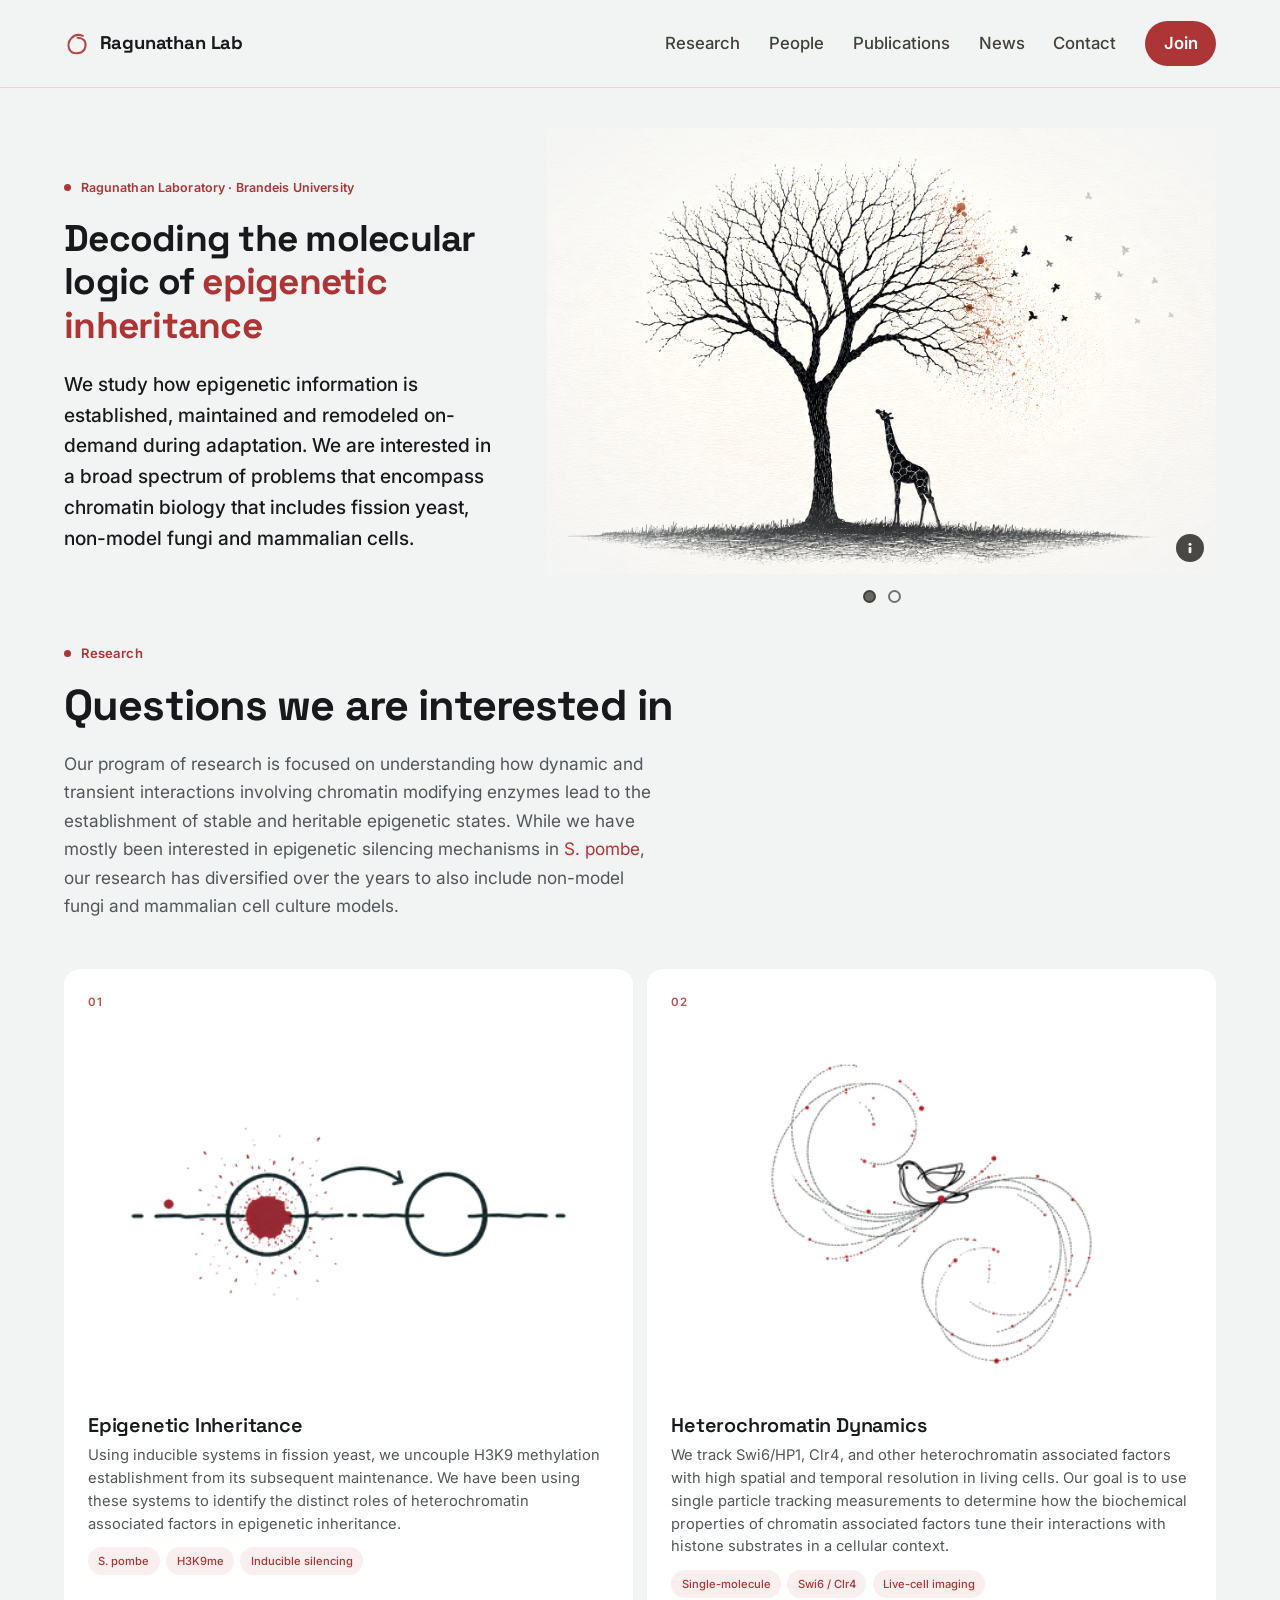
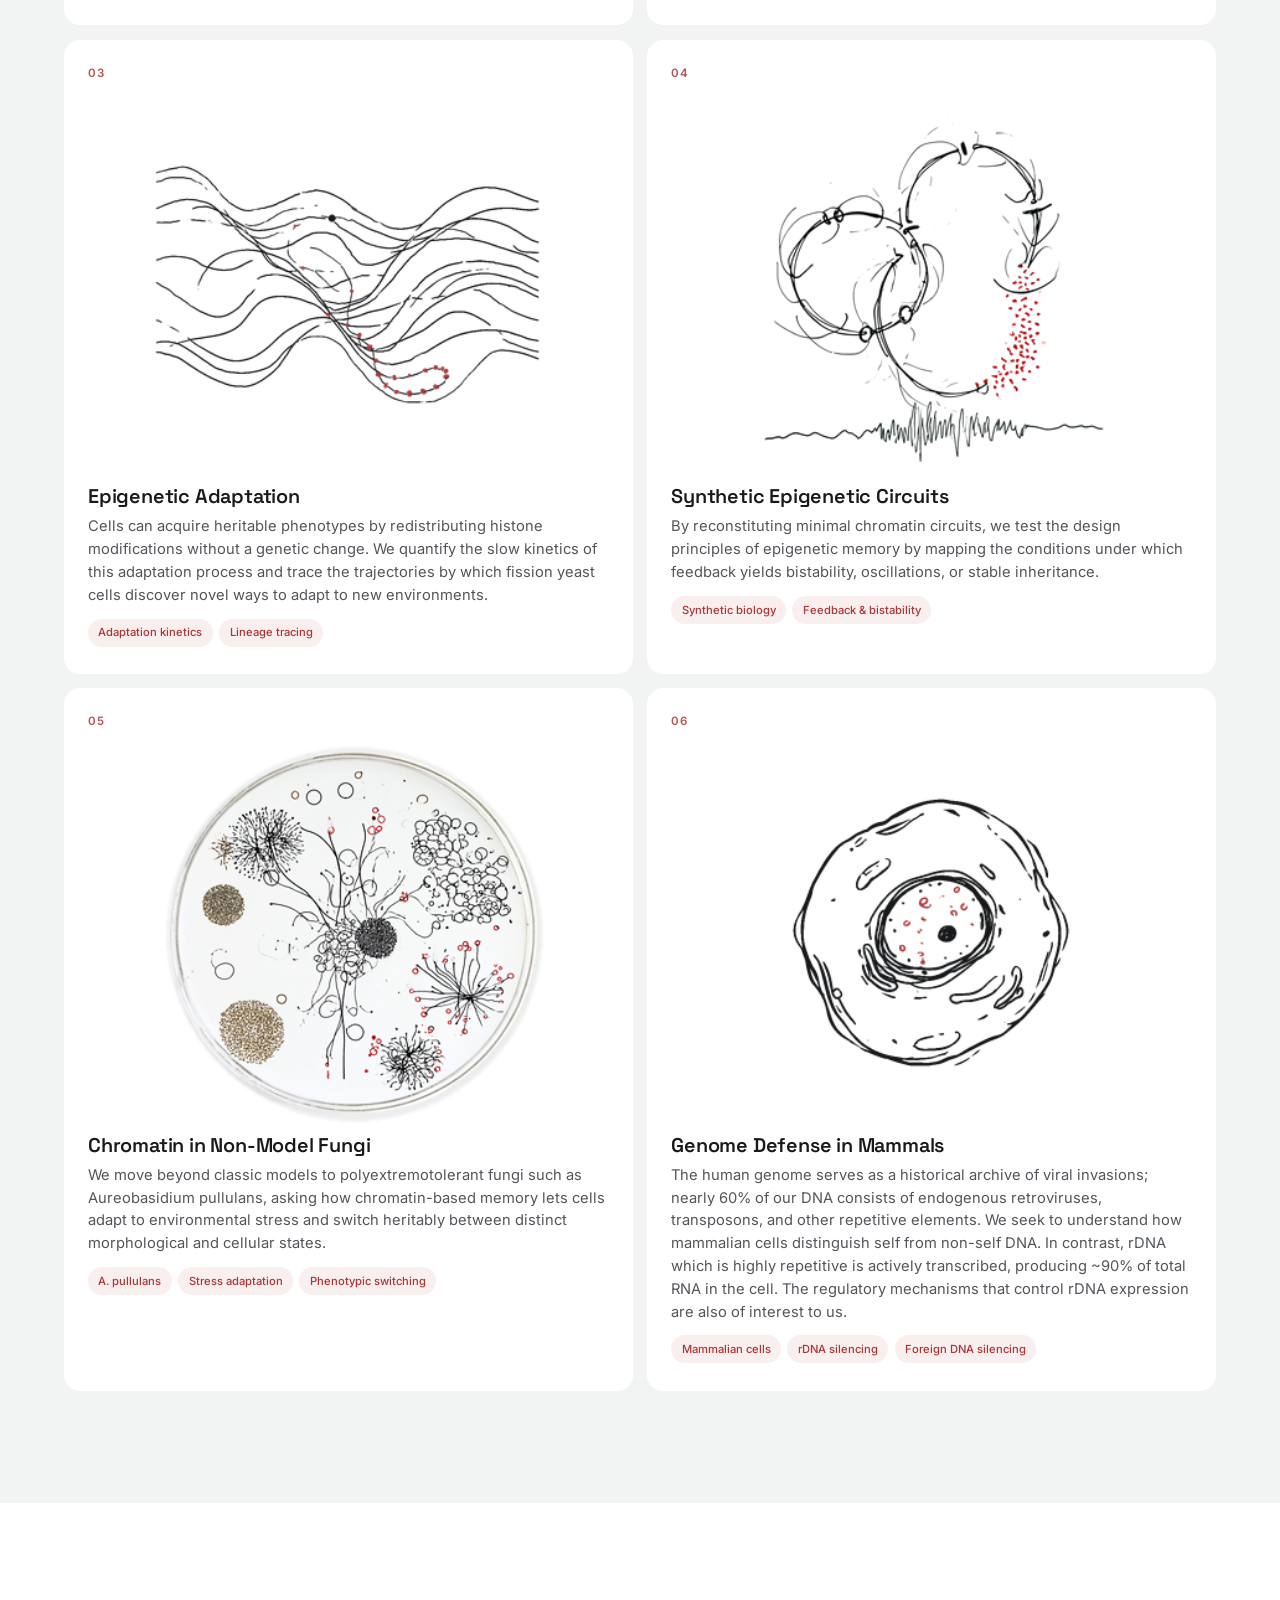
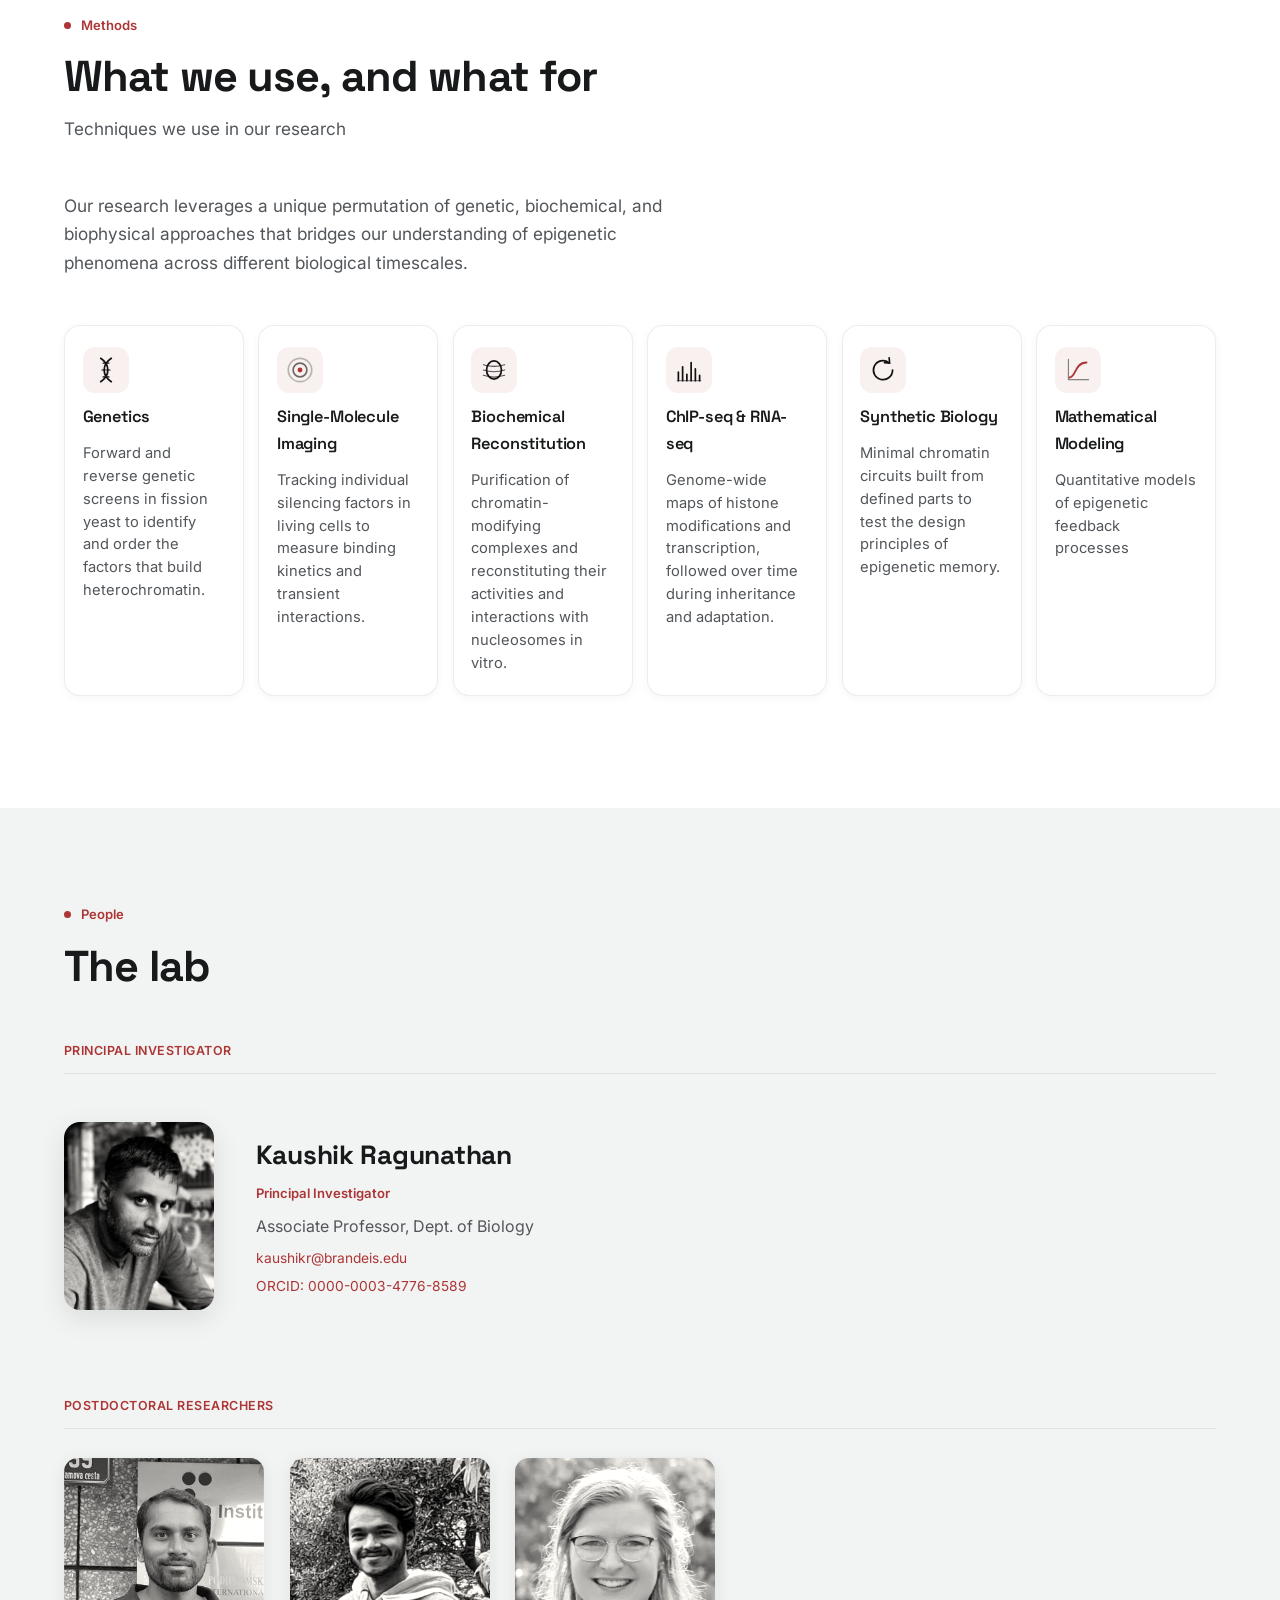
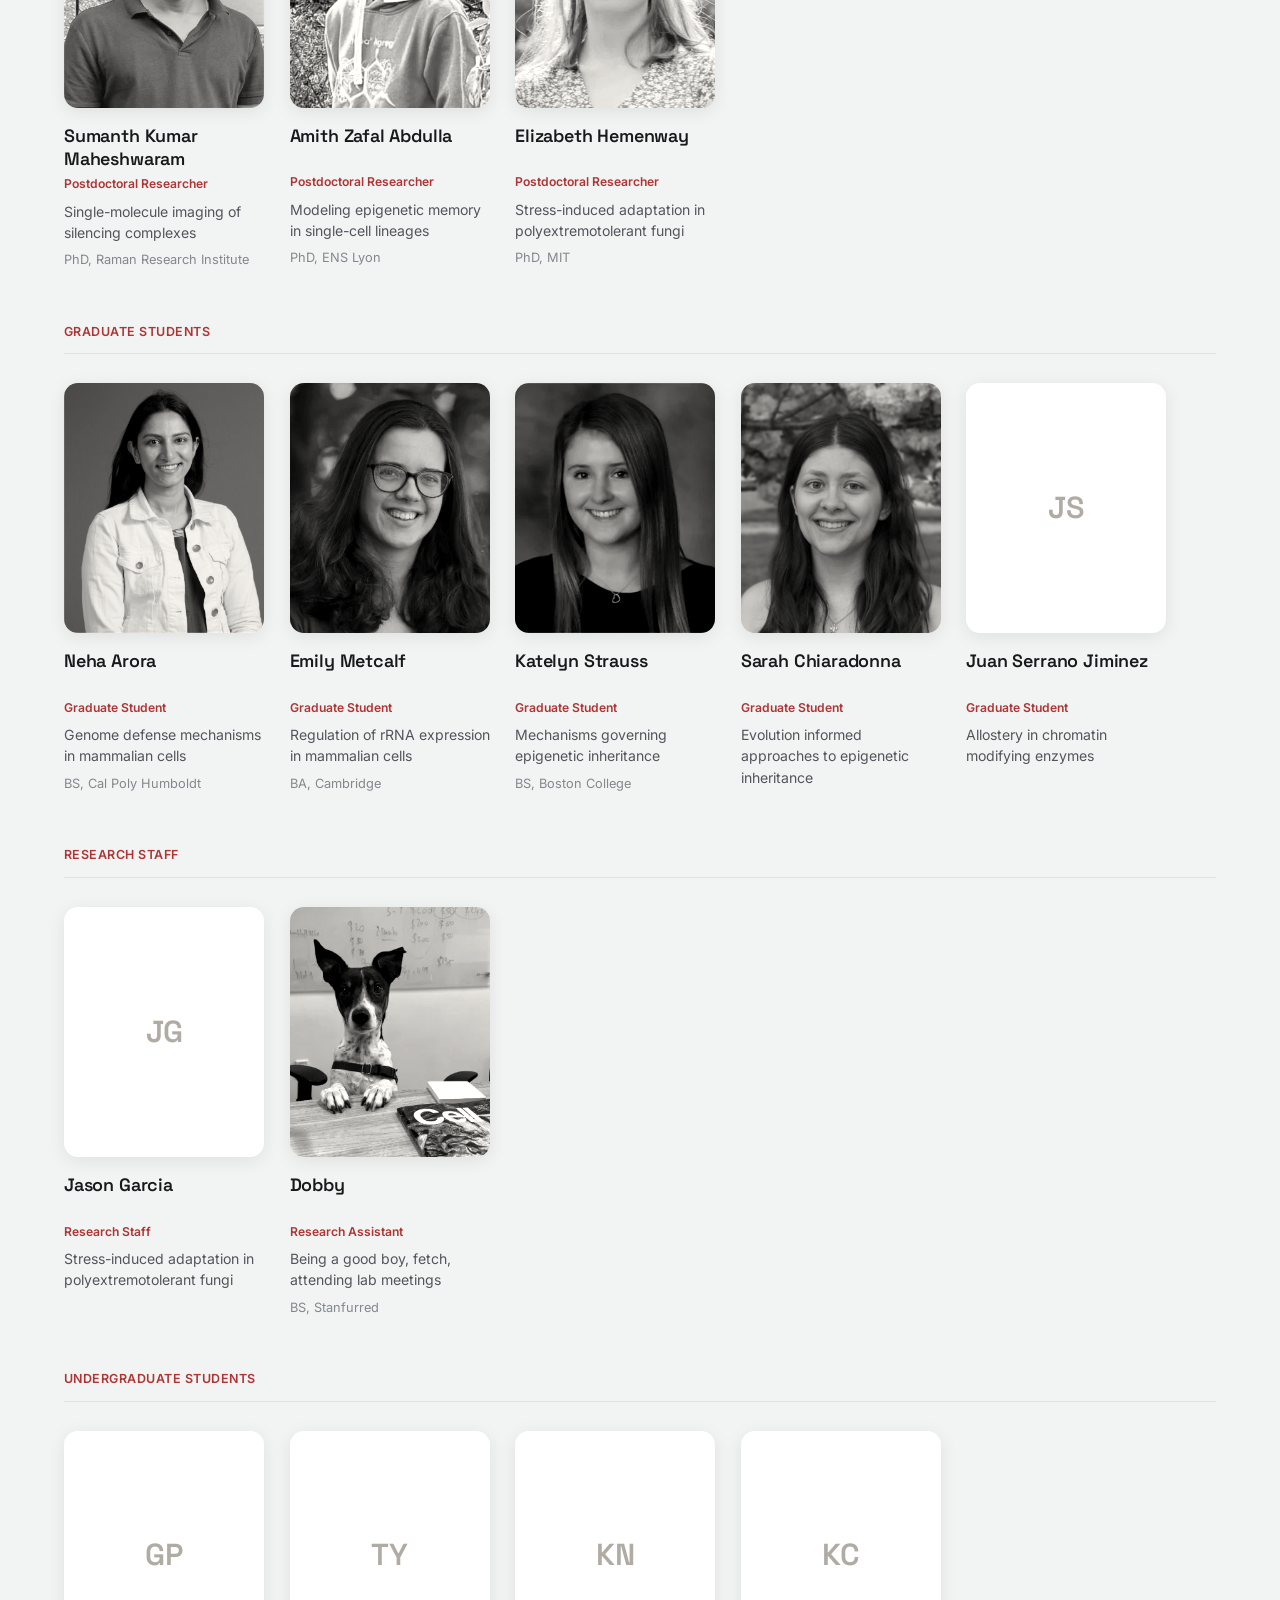
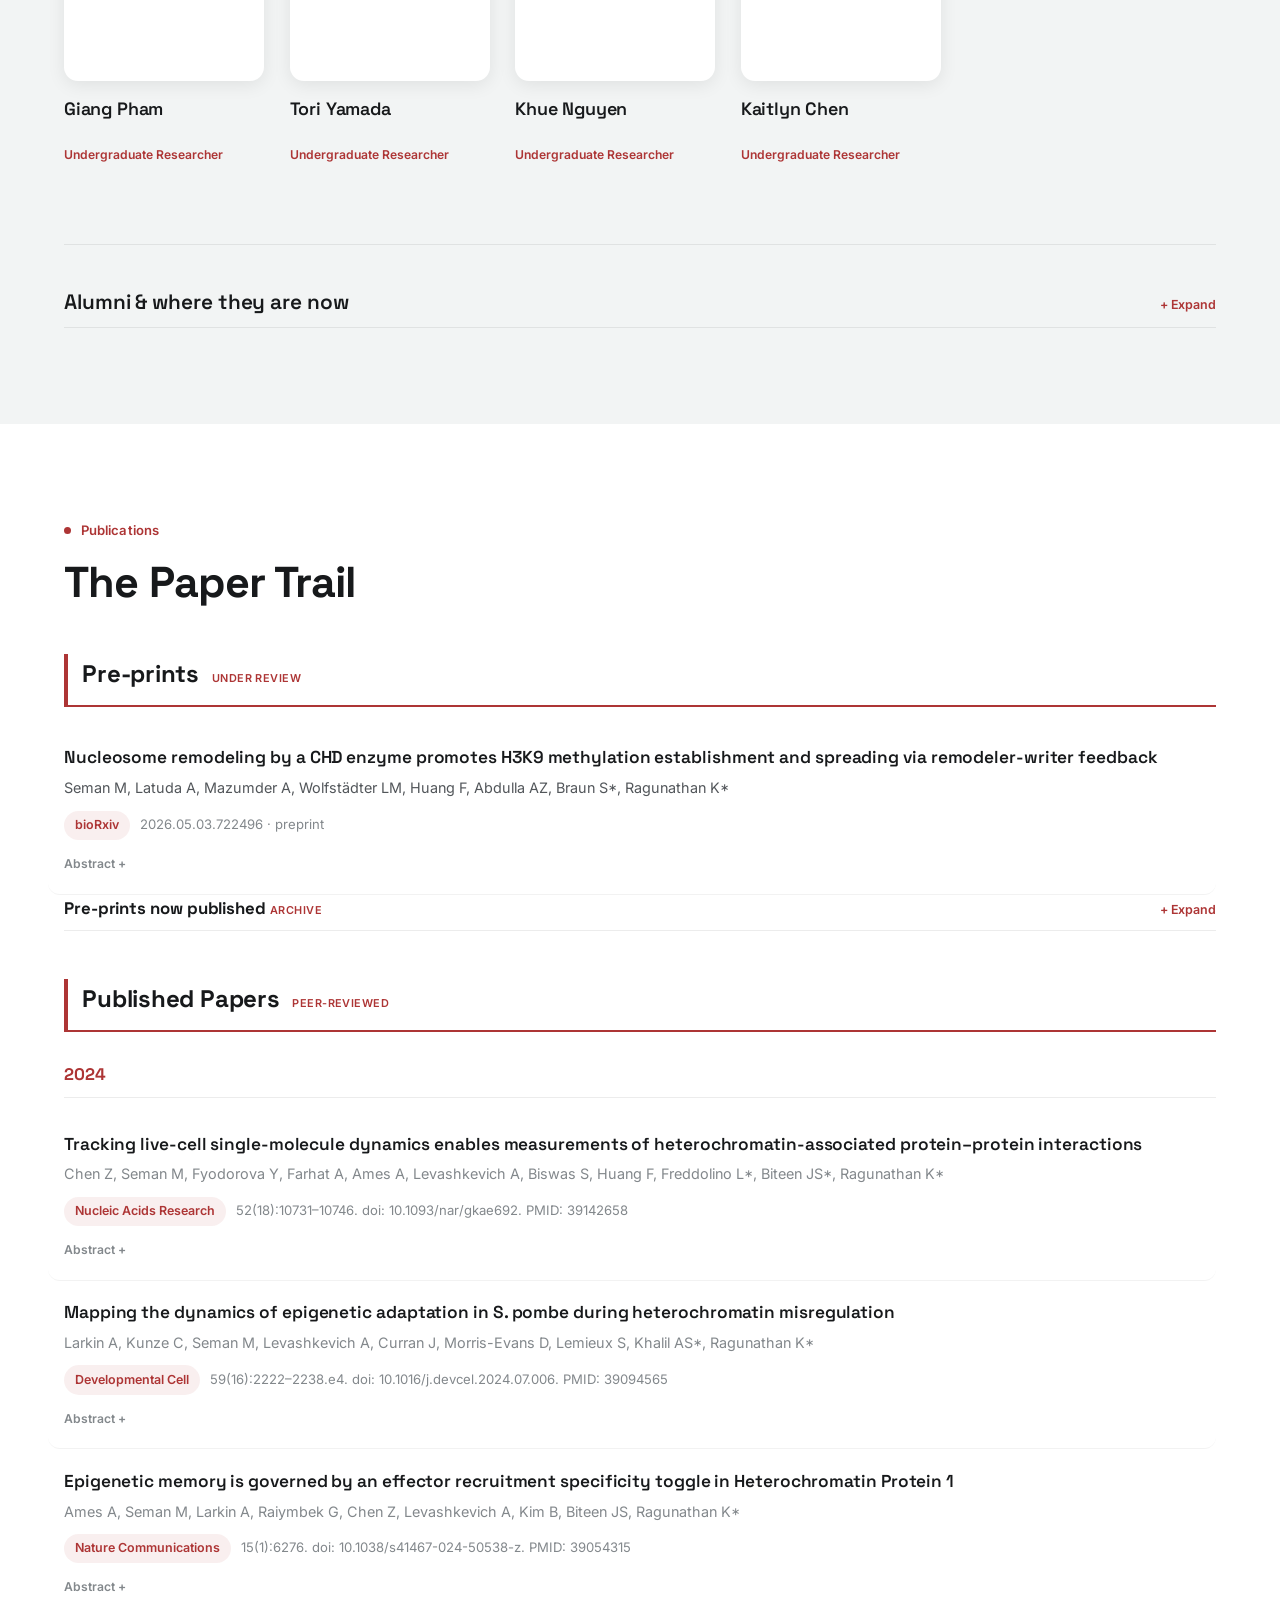
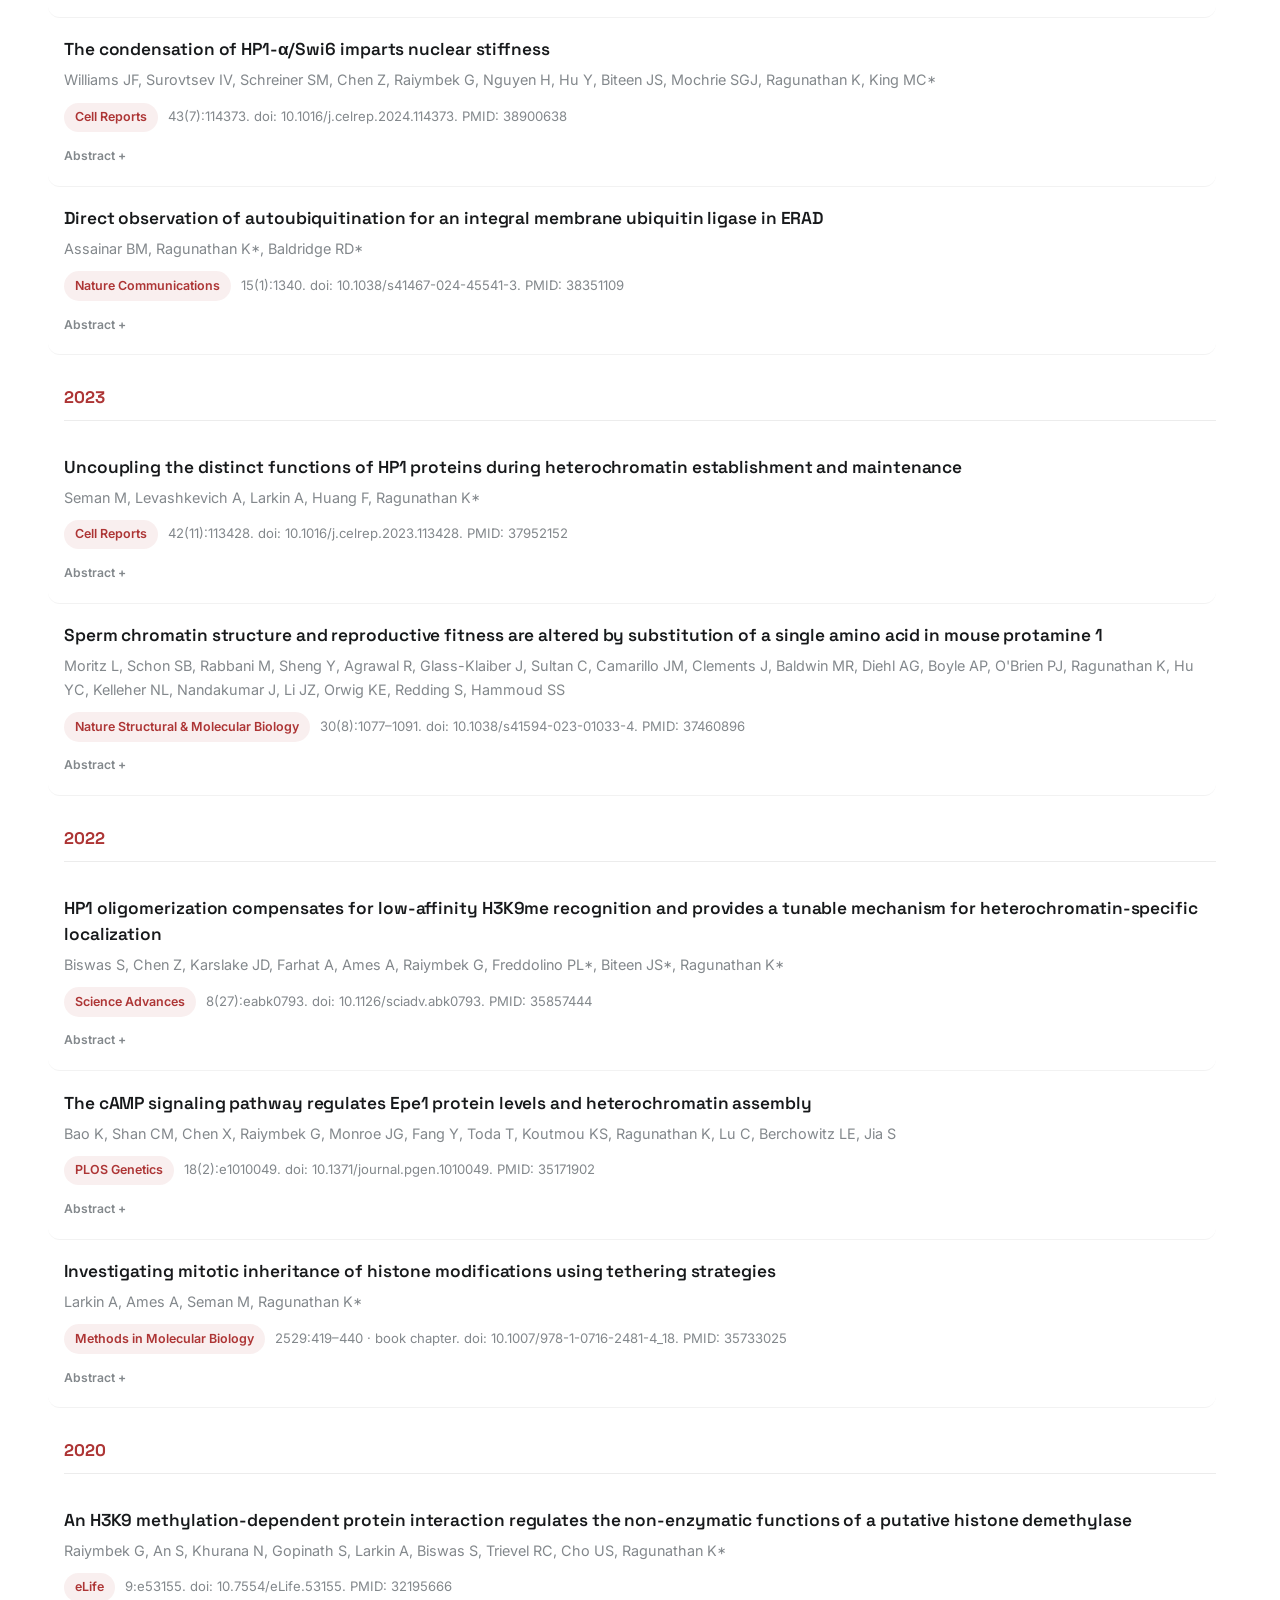
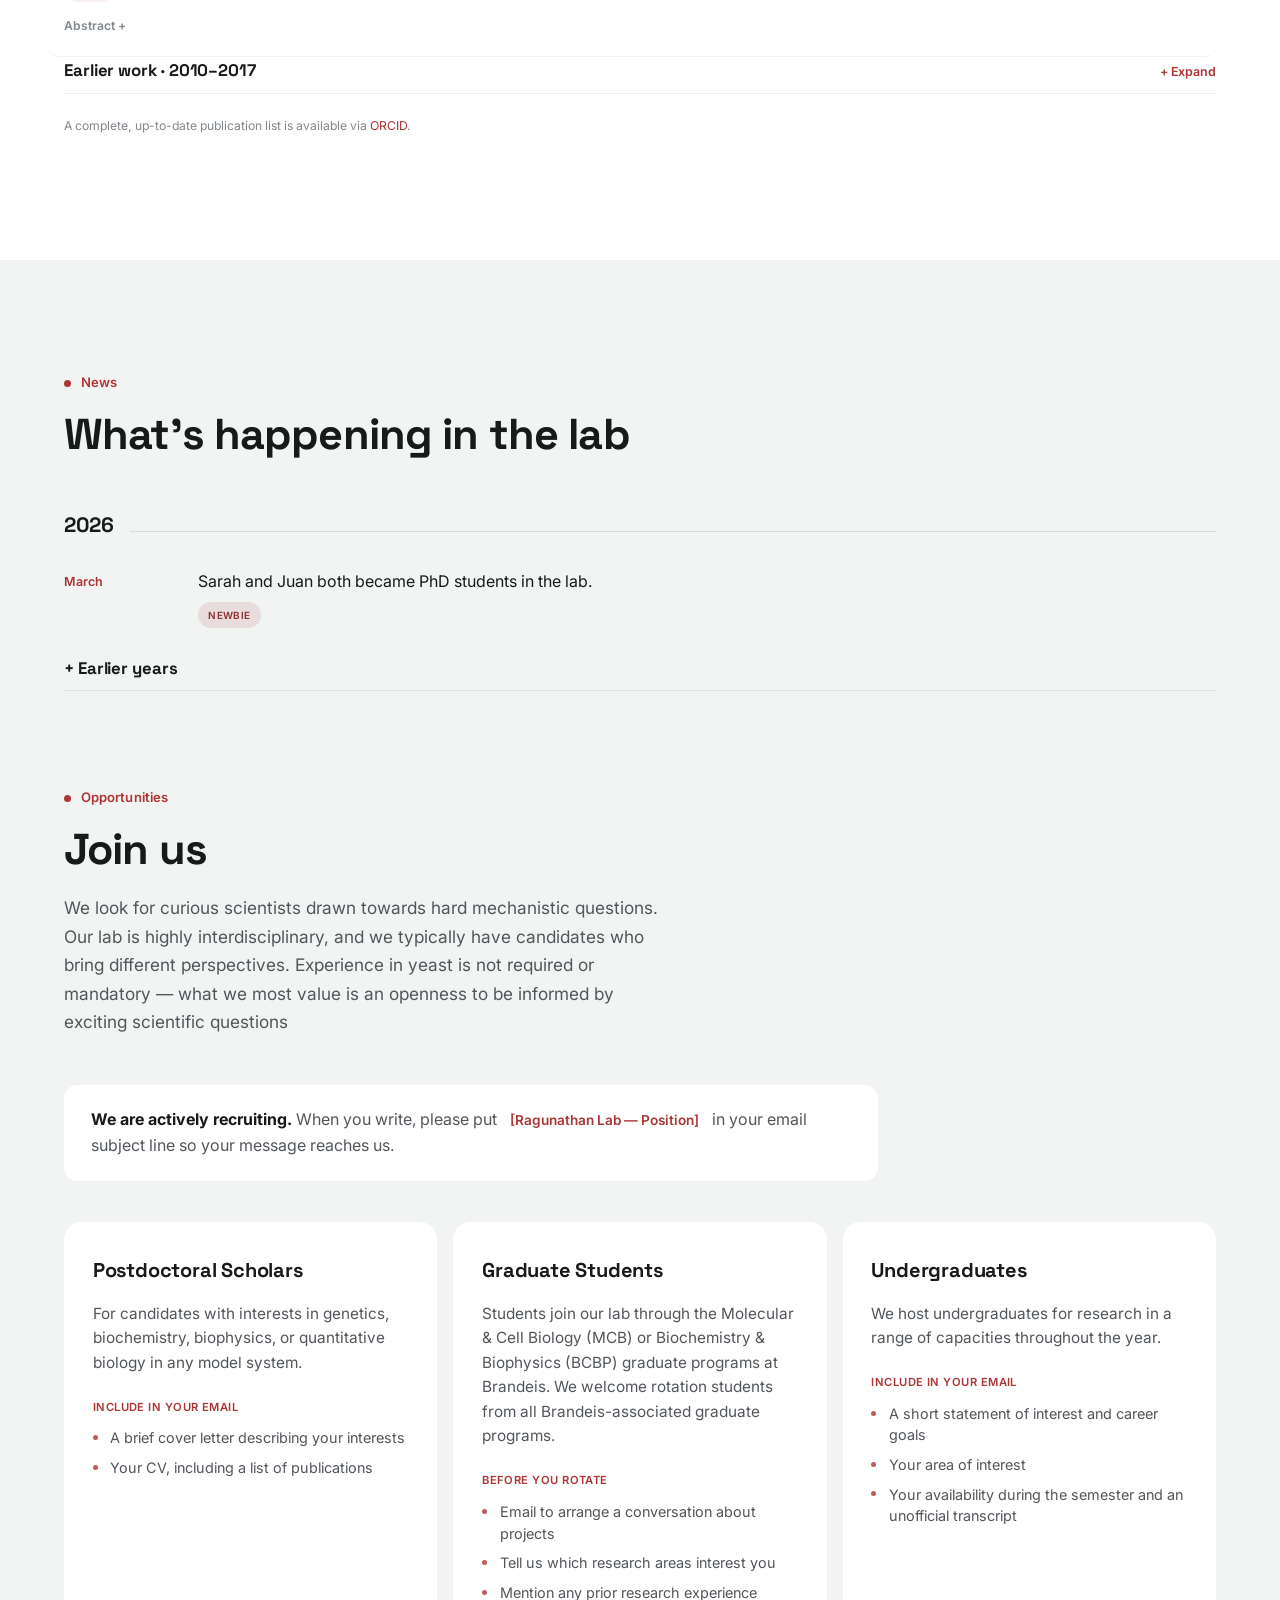
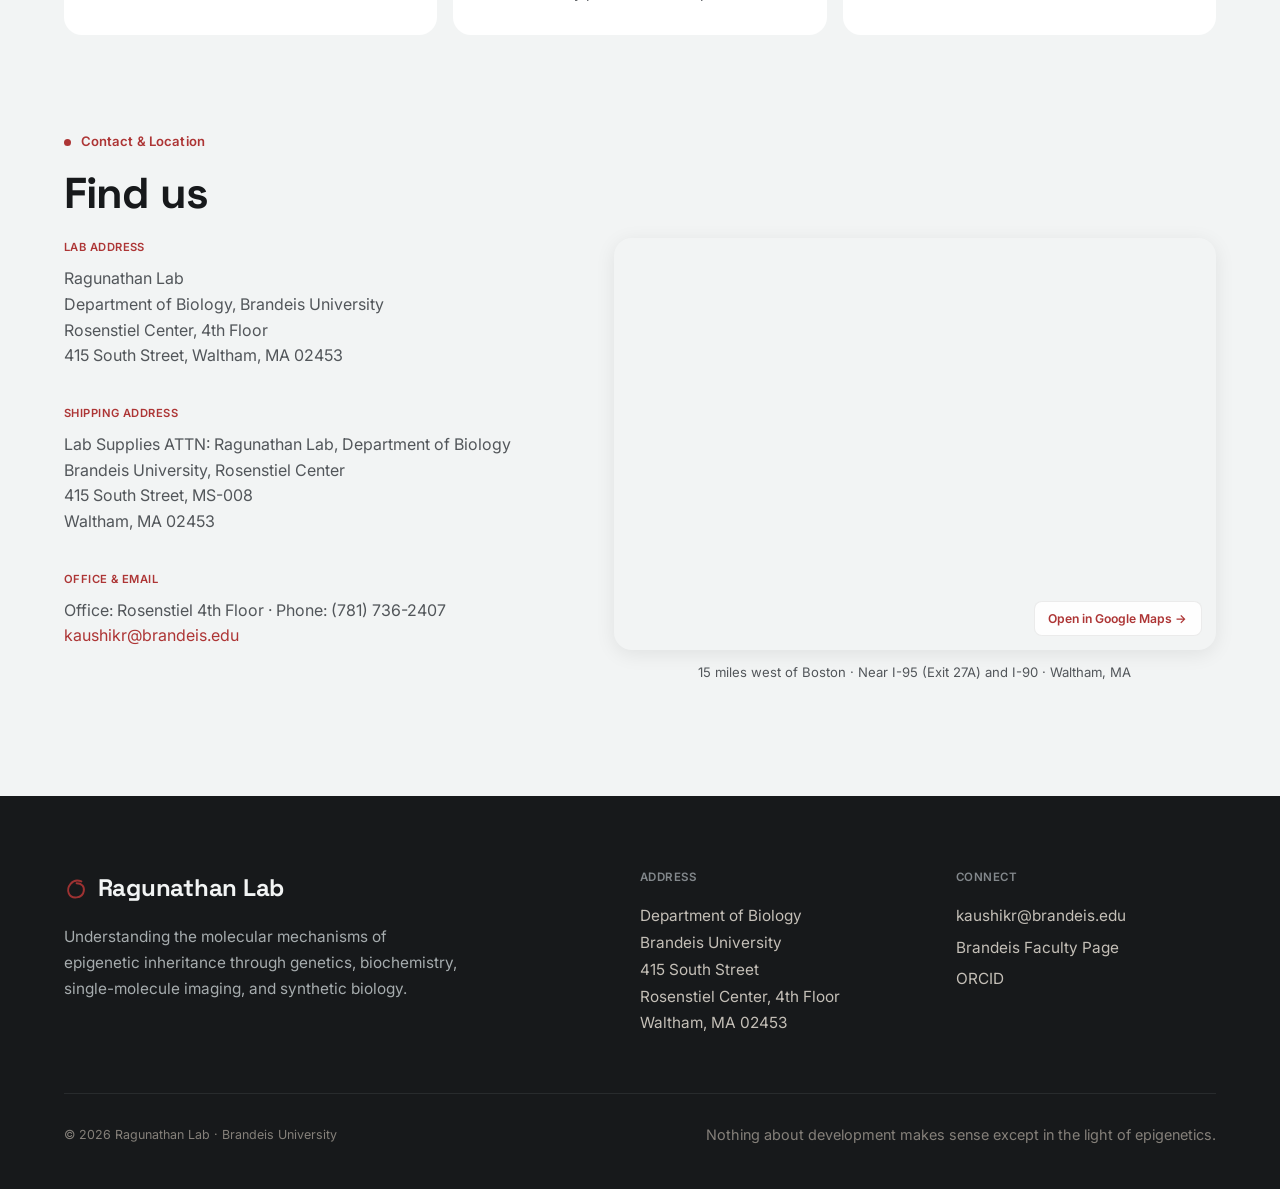
==== commit 9d6b988c: "Add photo for Sarah Chiaradonna Co-Authored-By: Claude Sonnet 4.6 <noreply@anthropic.com>" ====
--- a/index.html
+++ b/index.html
@@ -761,7 +761,7 @@
         <div class="member-edu">BS, Boston College</div>
       </div>
       <div class="member" data-reveal>
-        <div class="member-photo member-photo--placeholder"><span class="placeholder-initials">SC</span></div>
+        <div class="member-photo"><img src="assets/team-sarah.png" alt="Sarah Chiaradonna"></div>
         <h3 class="member-name">Sarah Chiaradonna</h3>
         <div class="member-role">Graduate Student</div>
         <div class="member-bio">Evolution informed approaches to epigenetic inheritance</div>
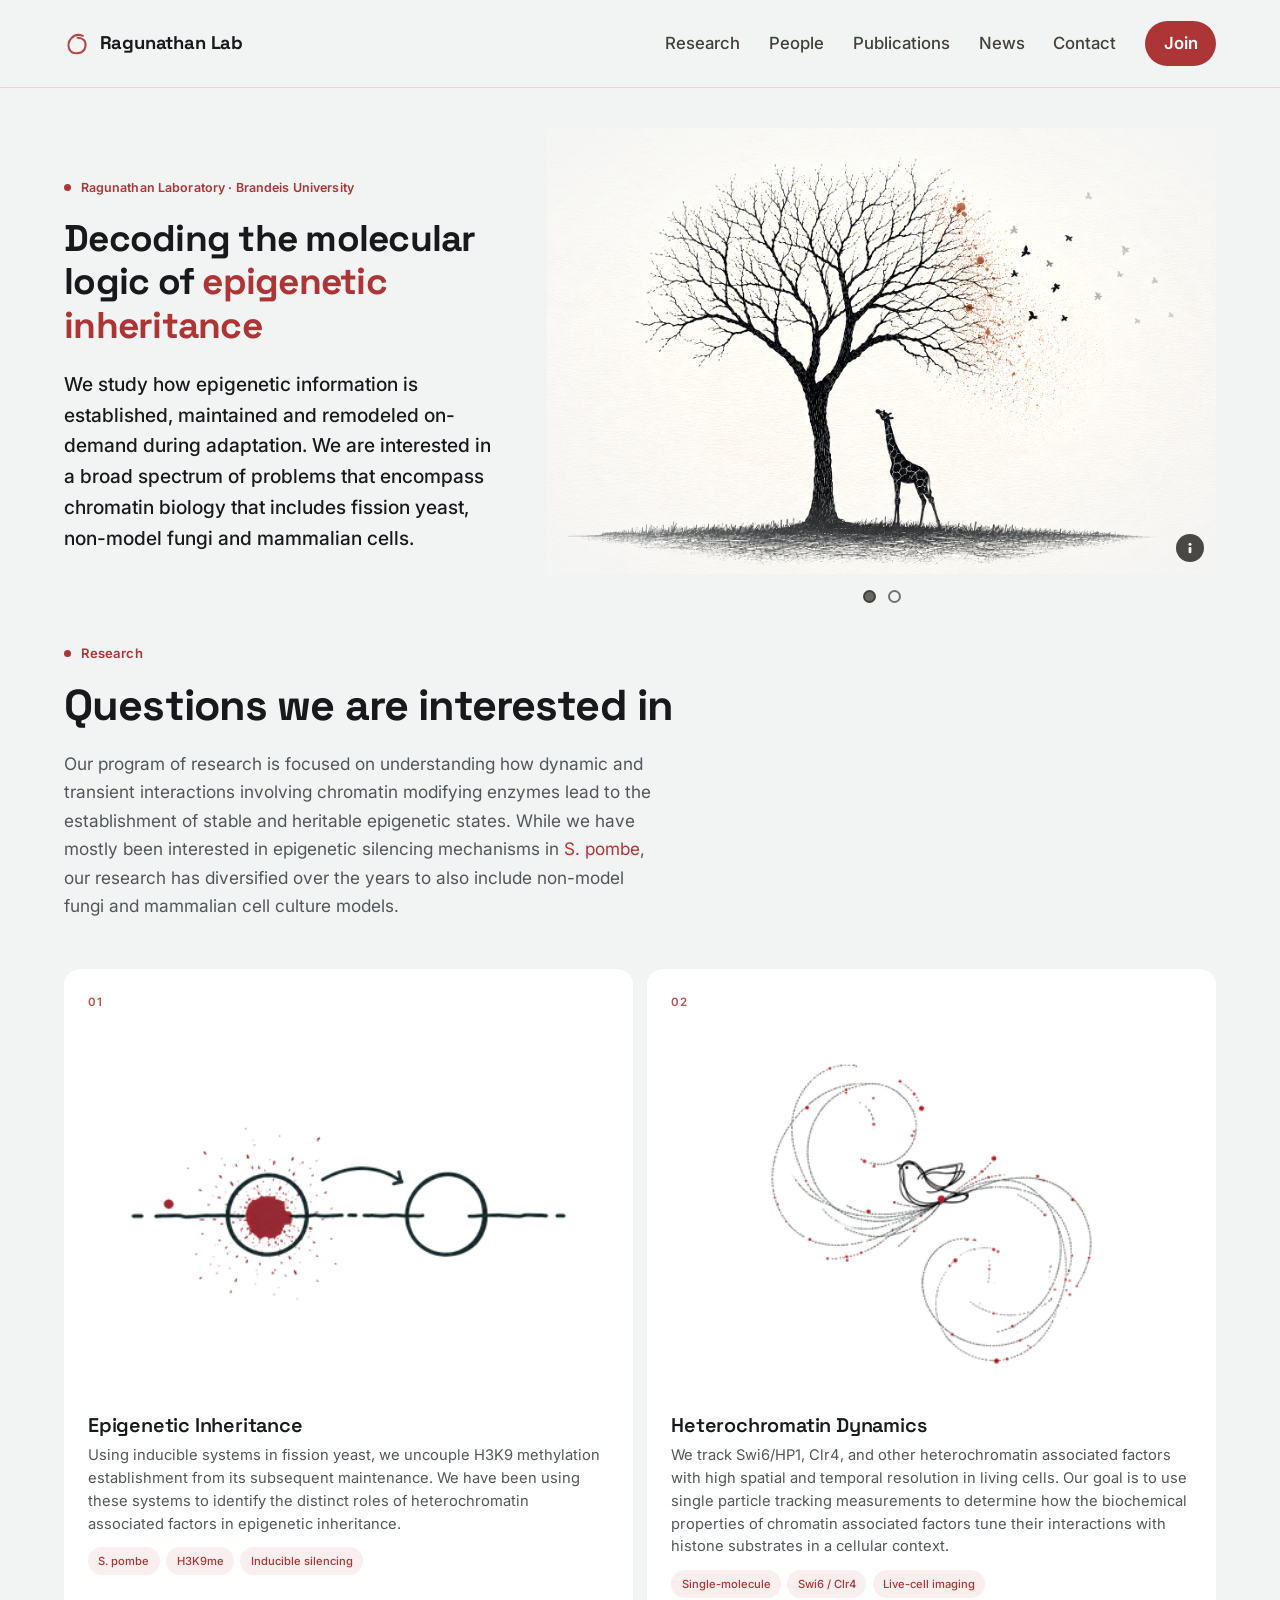
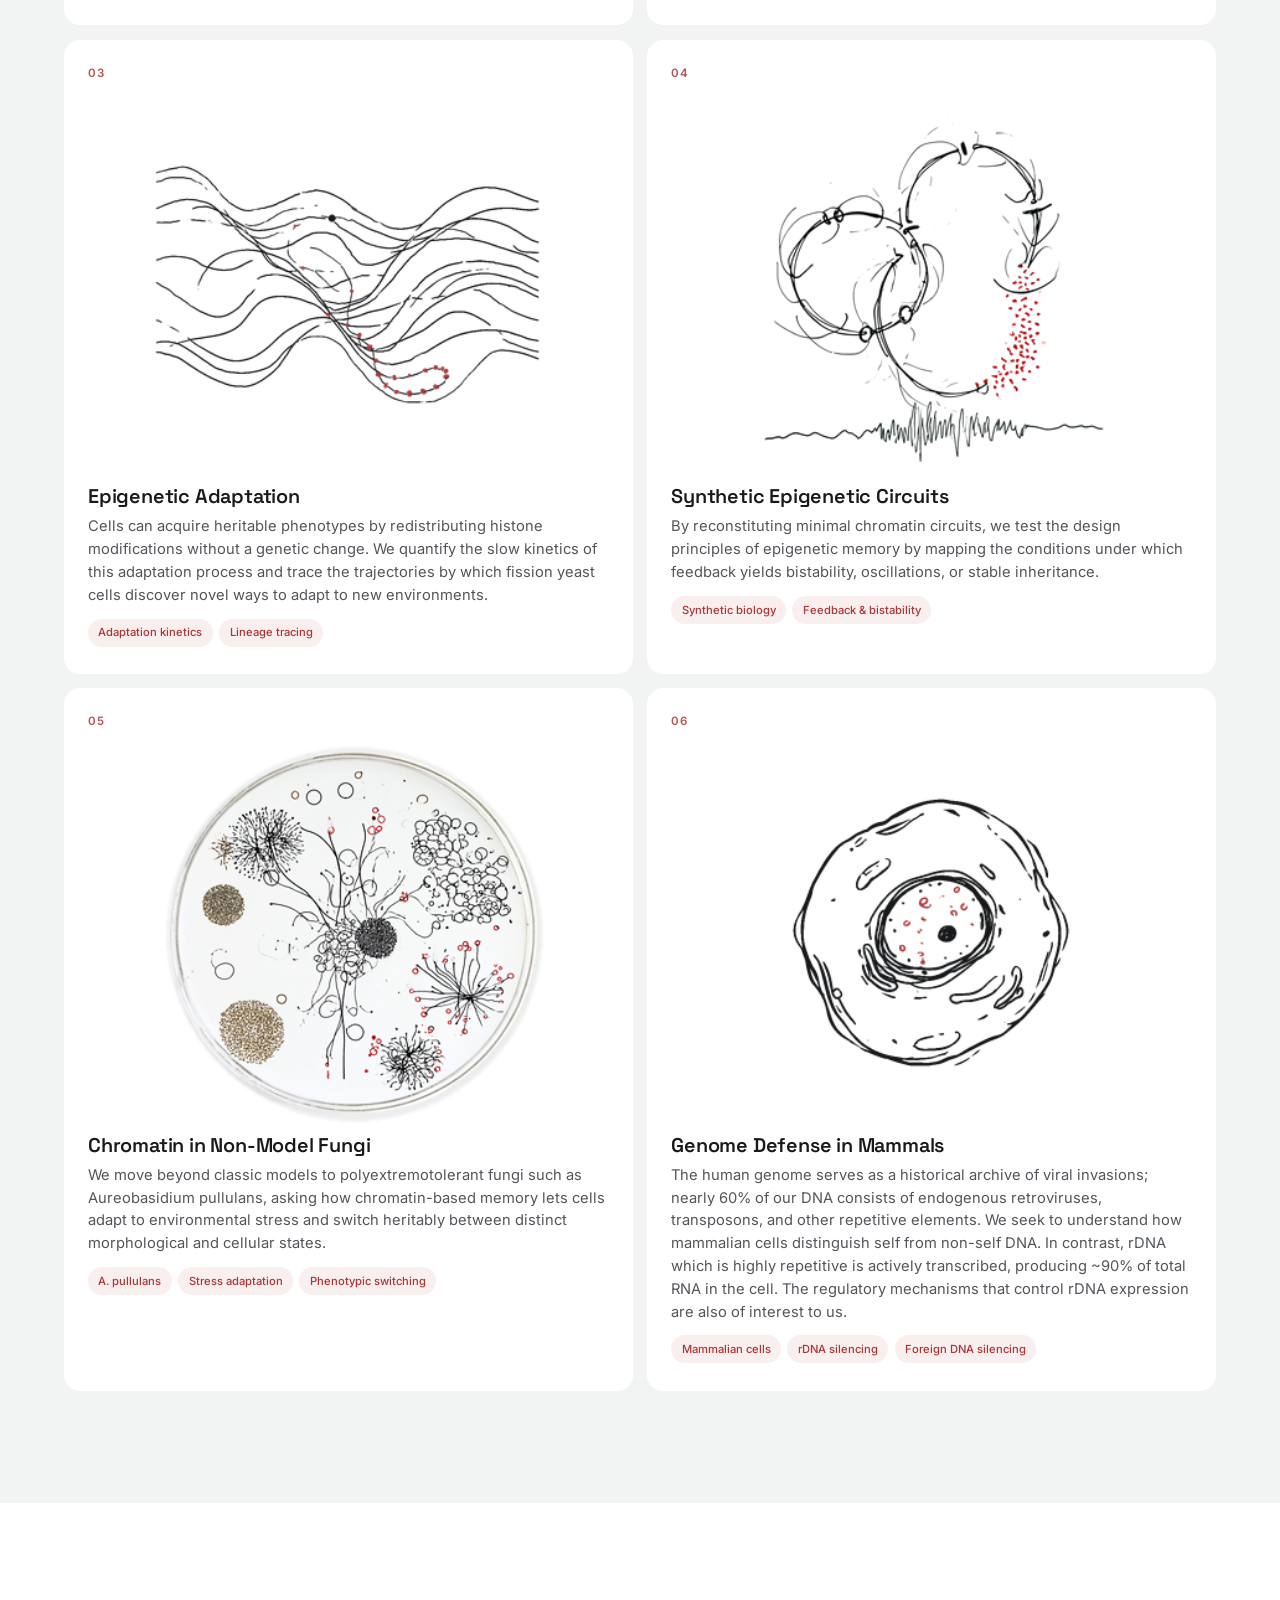
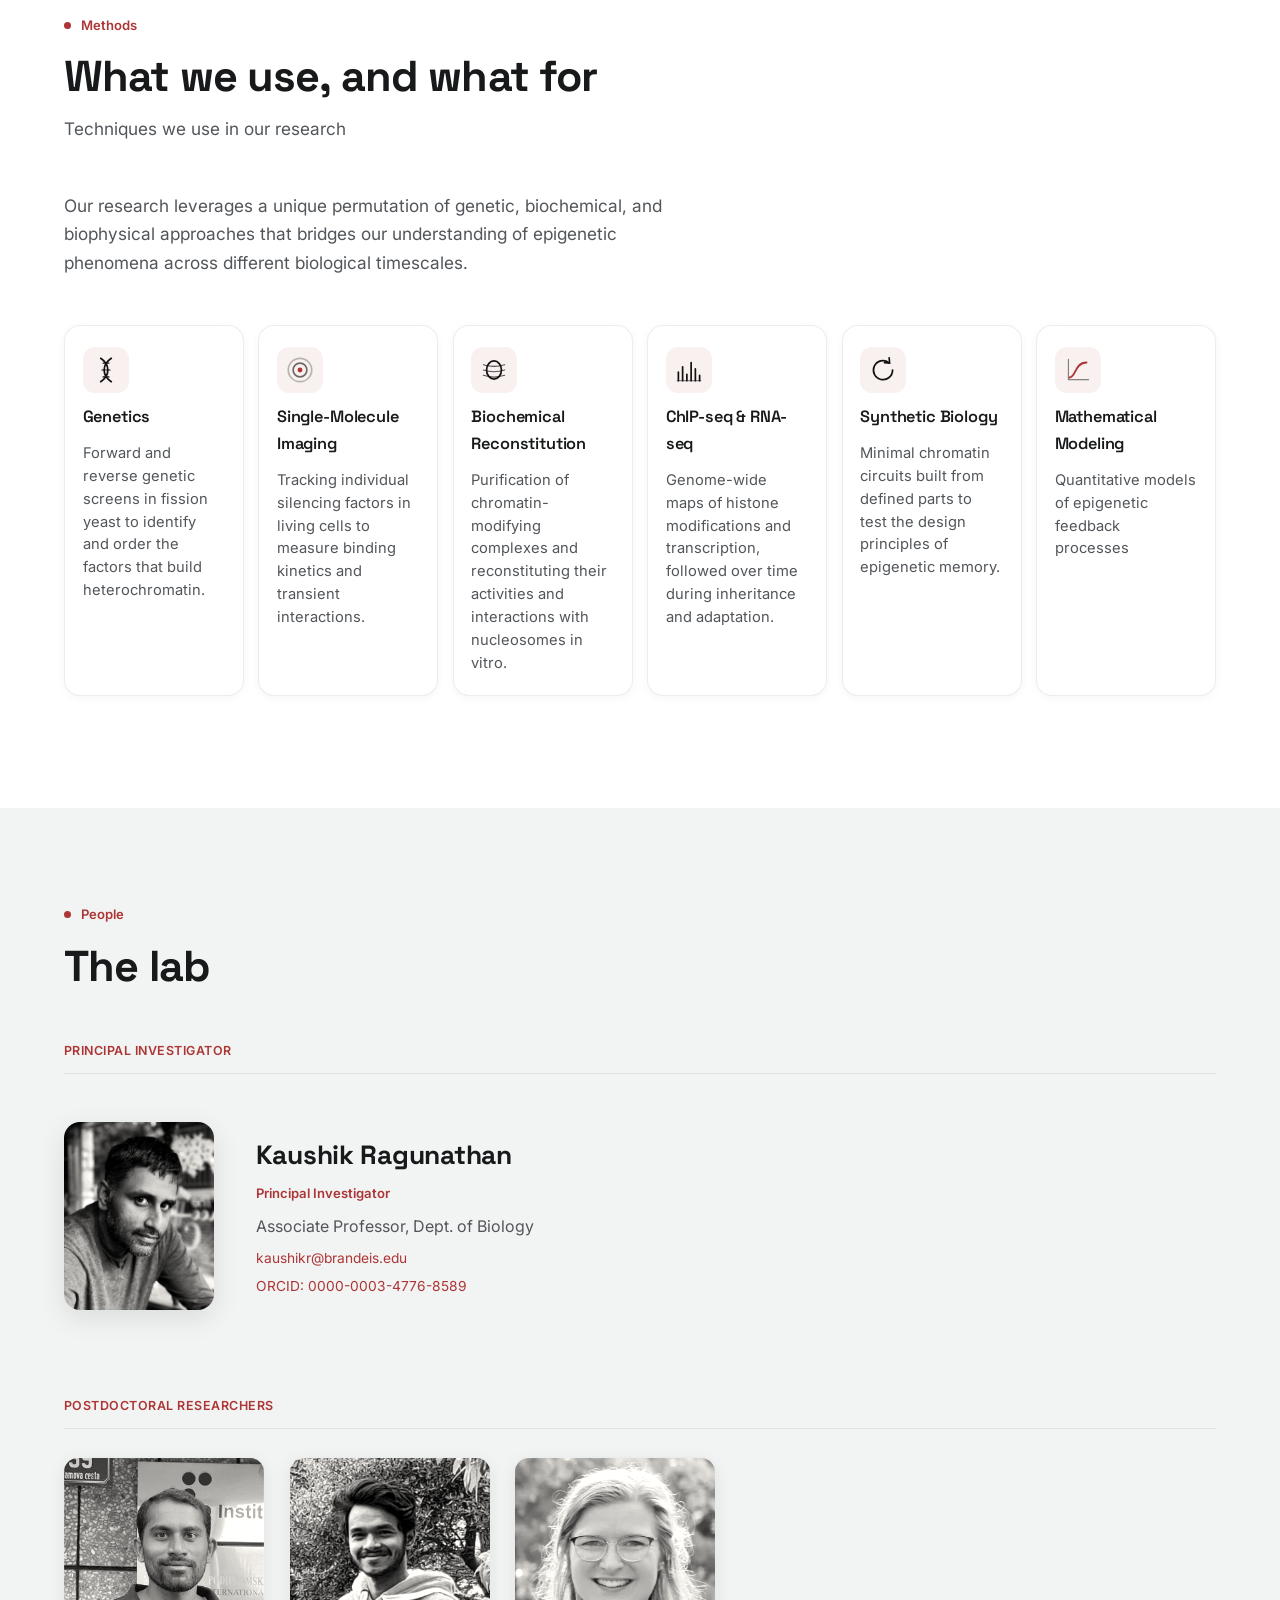
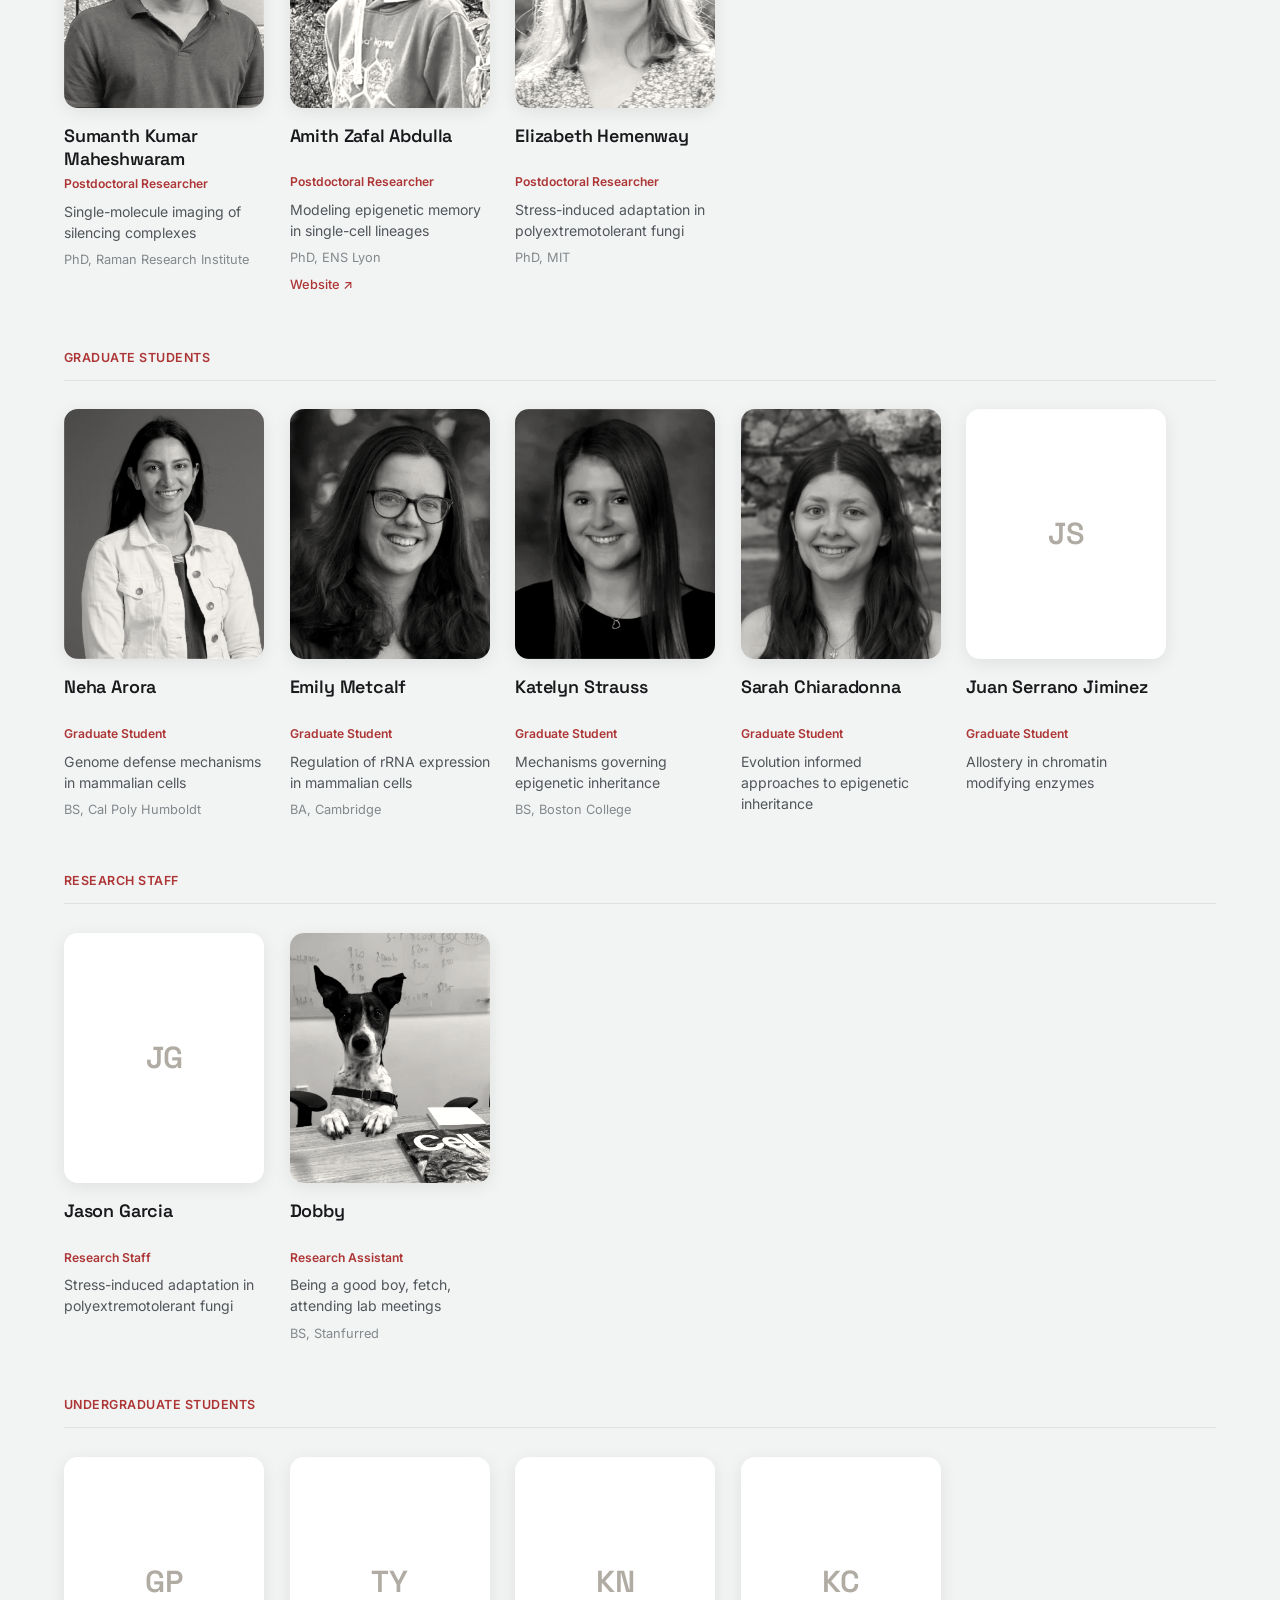
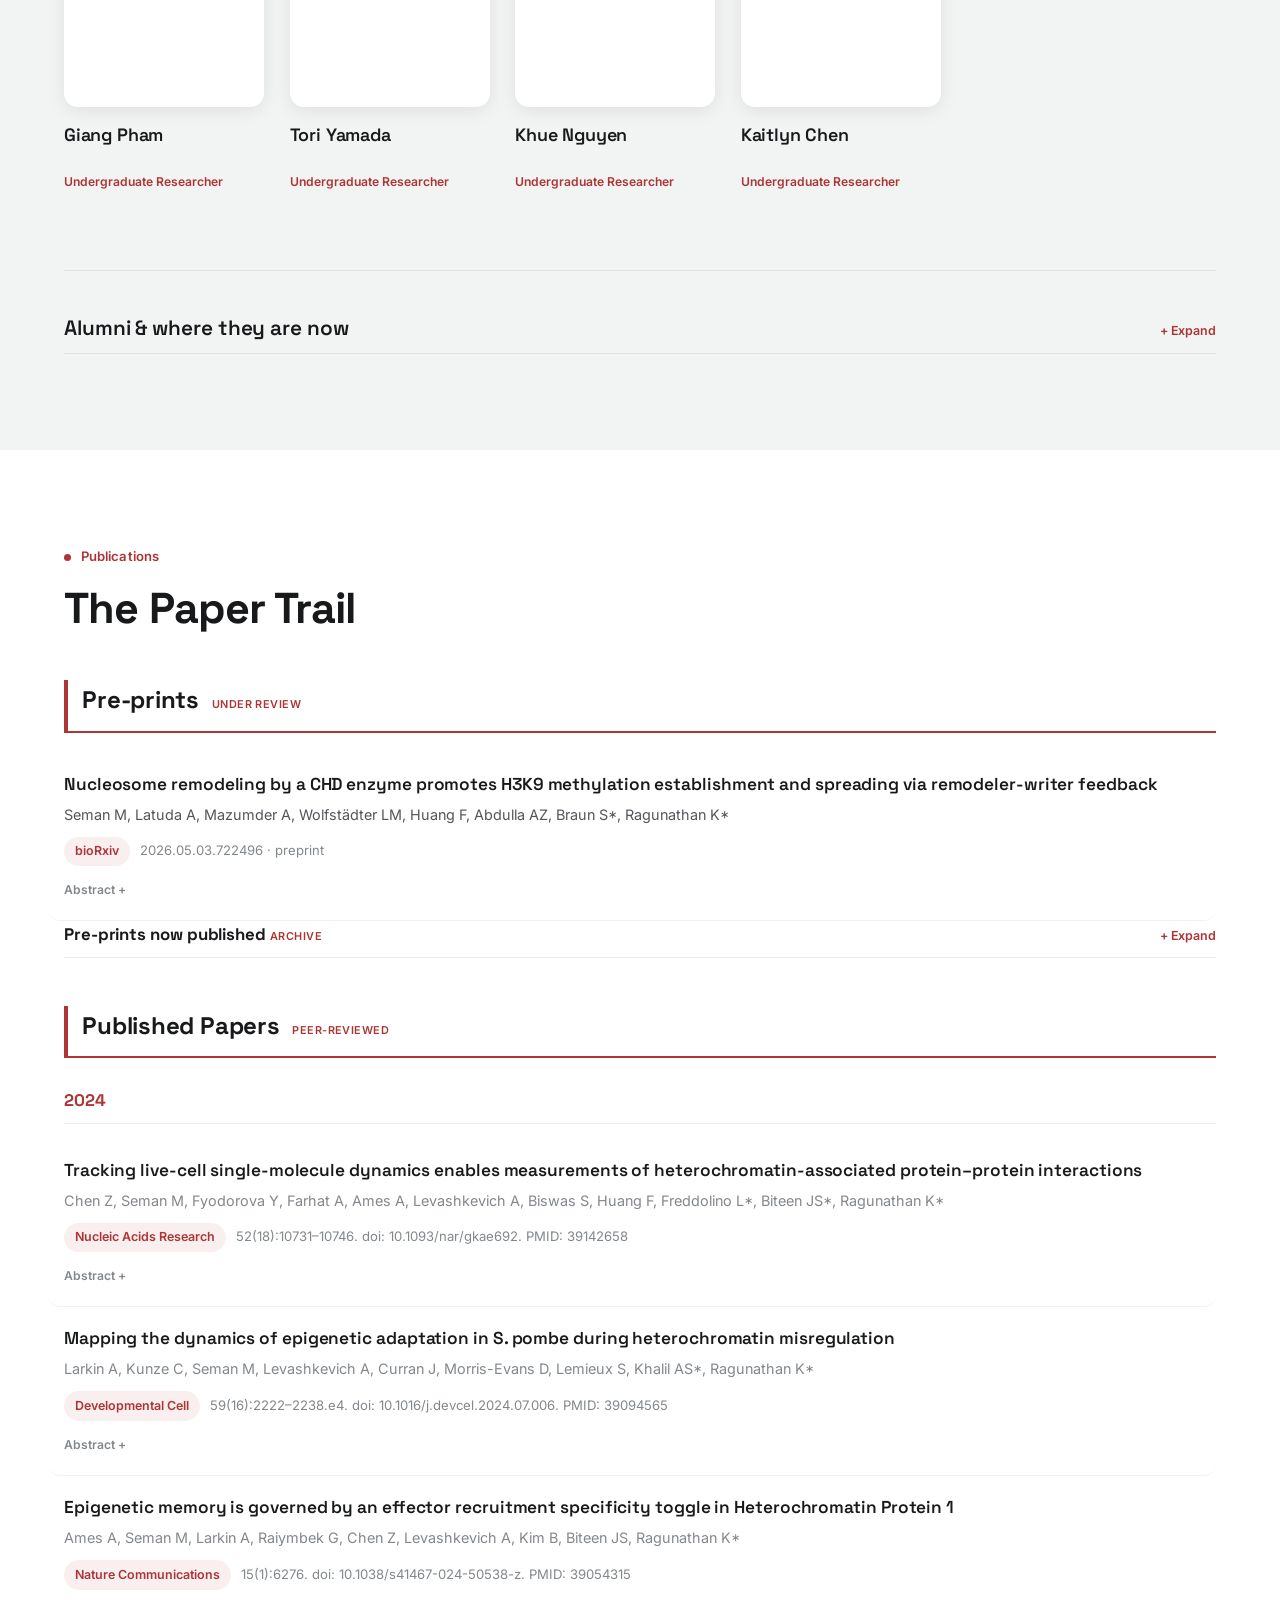
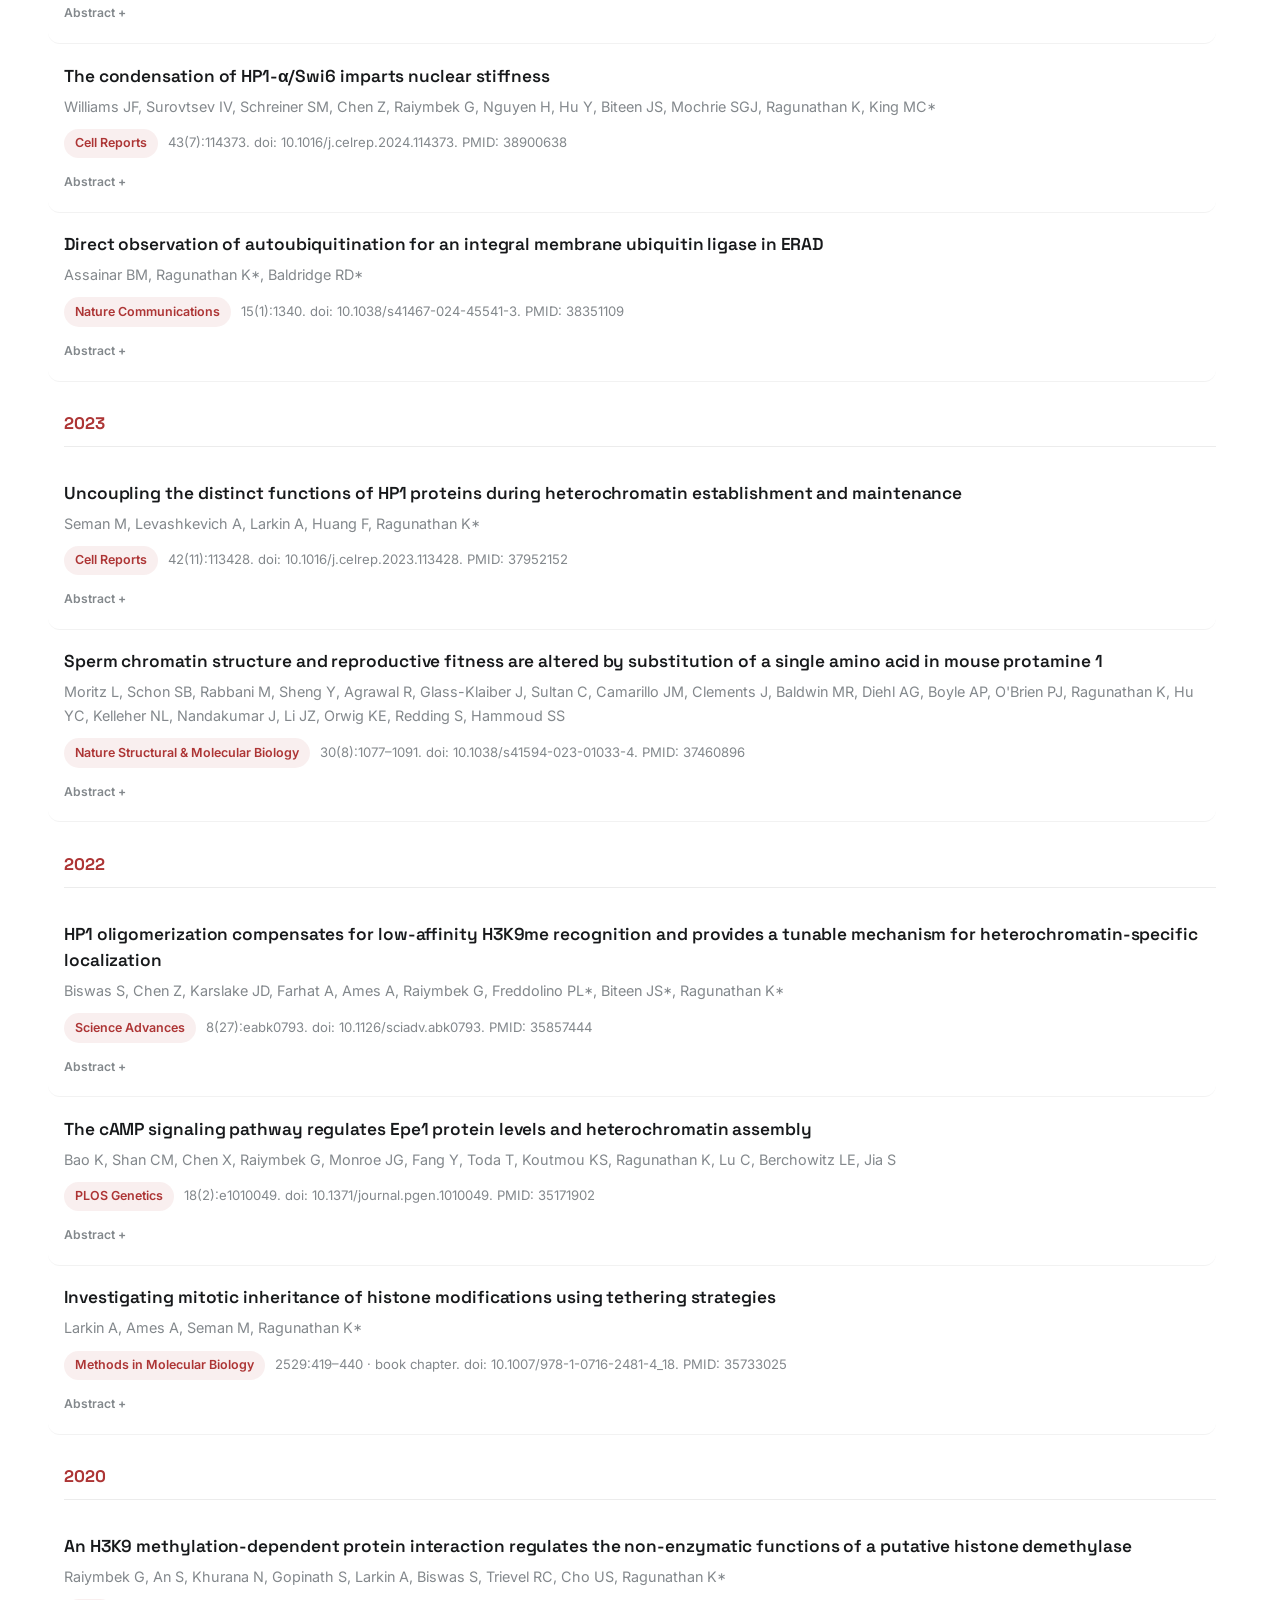
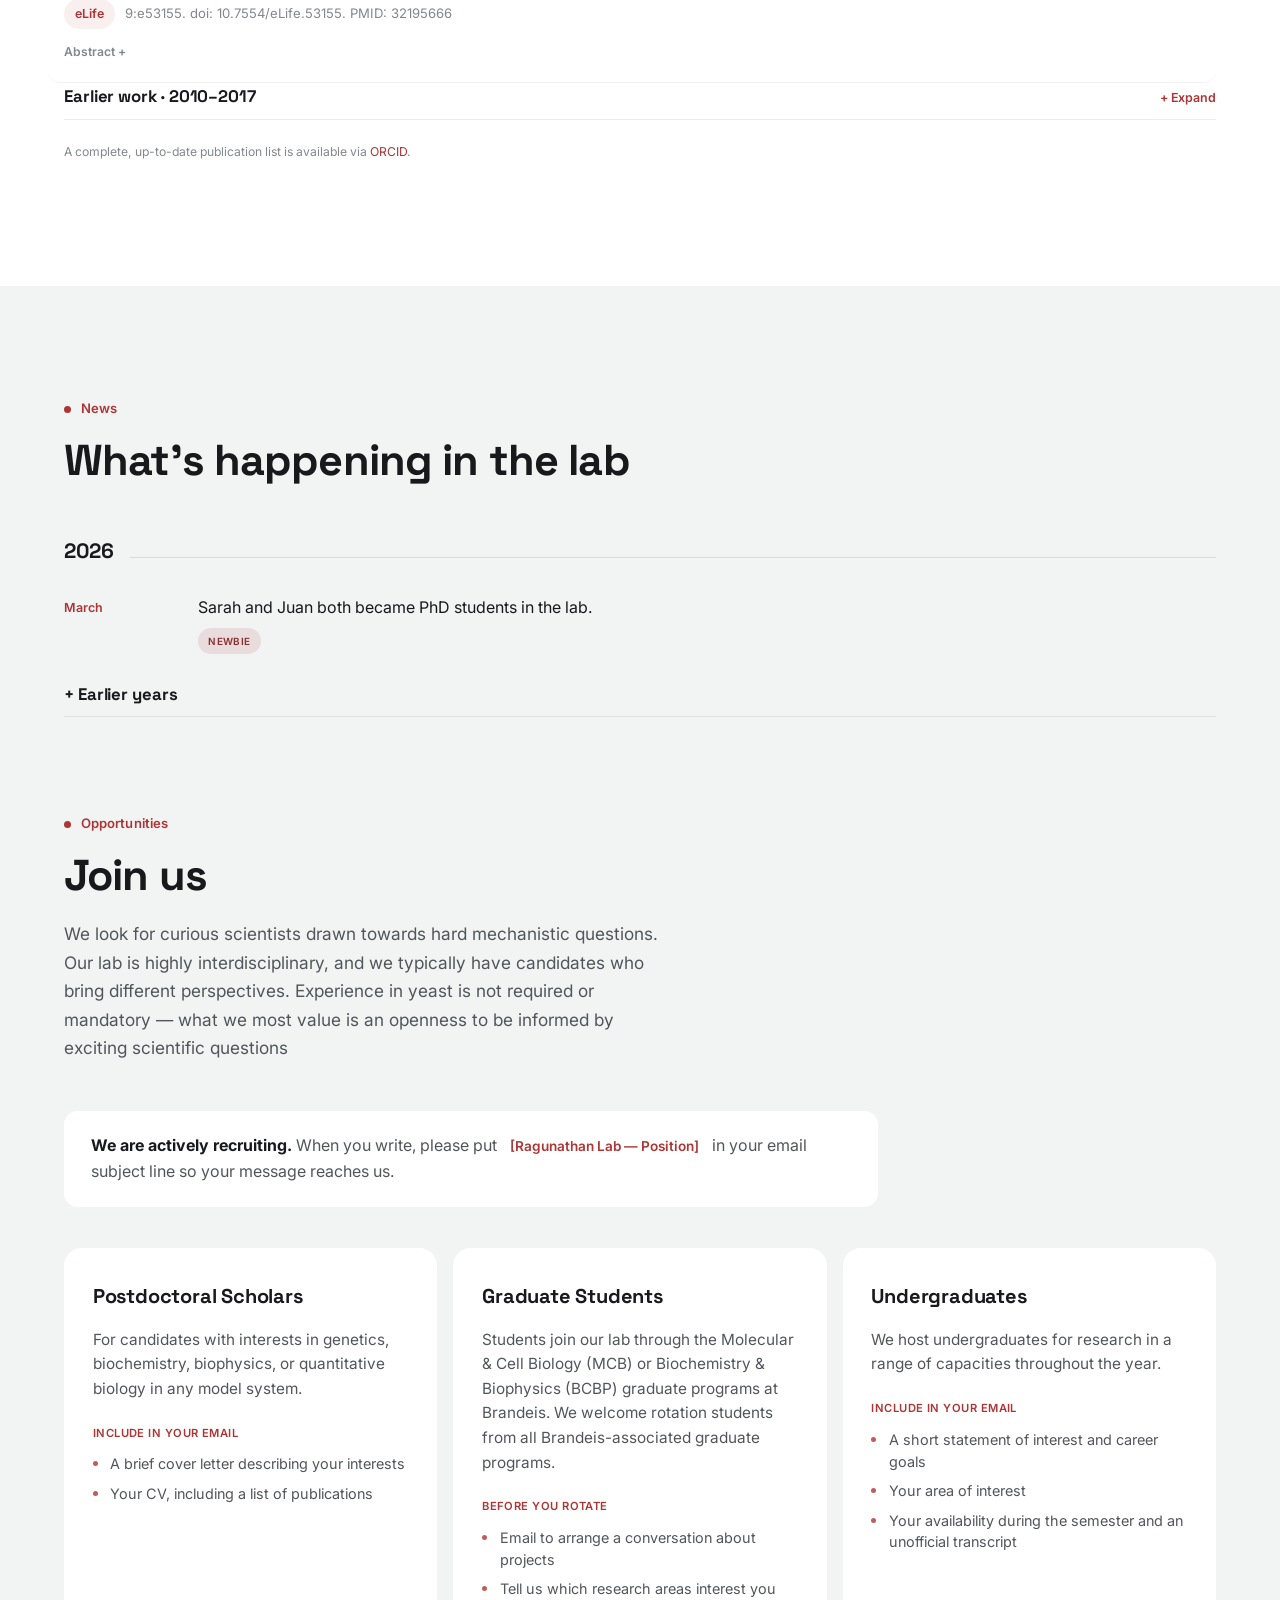
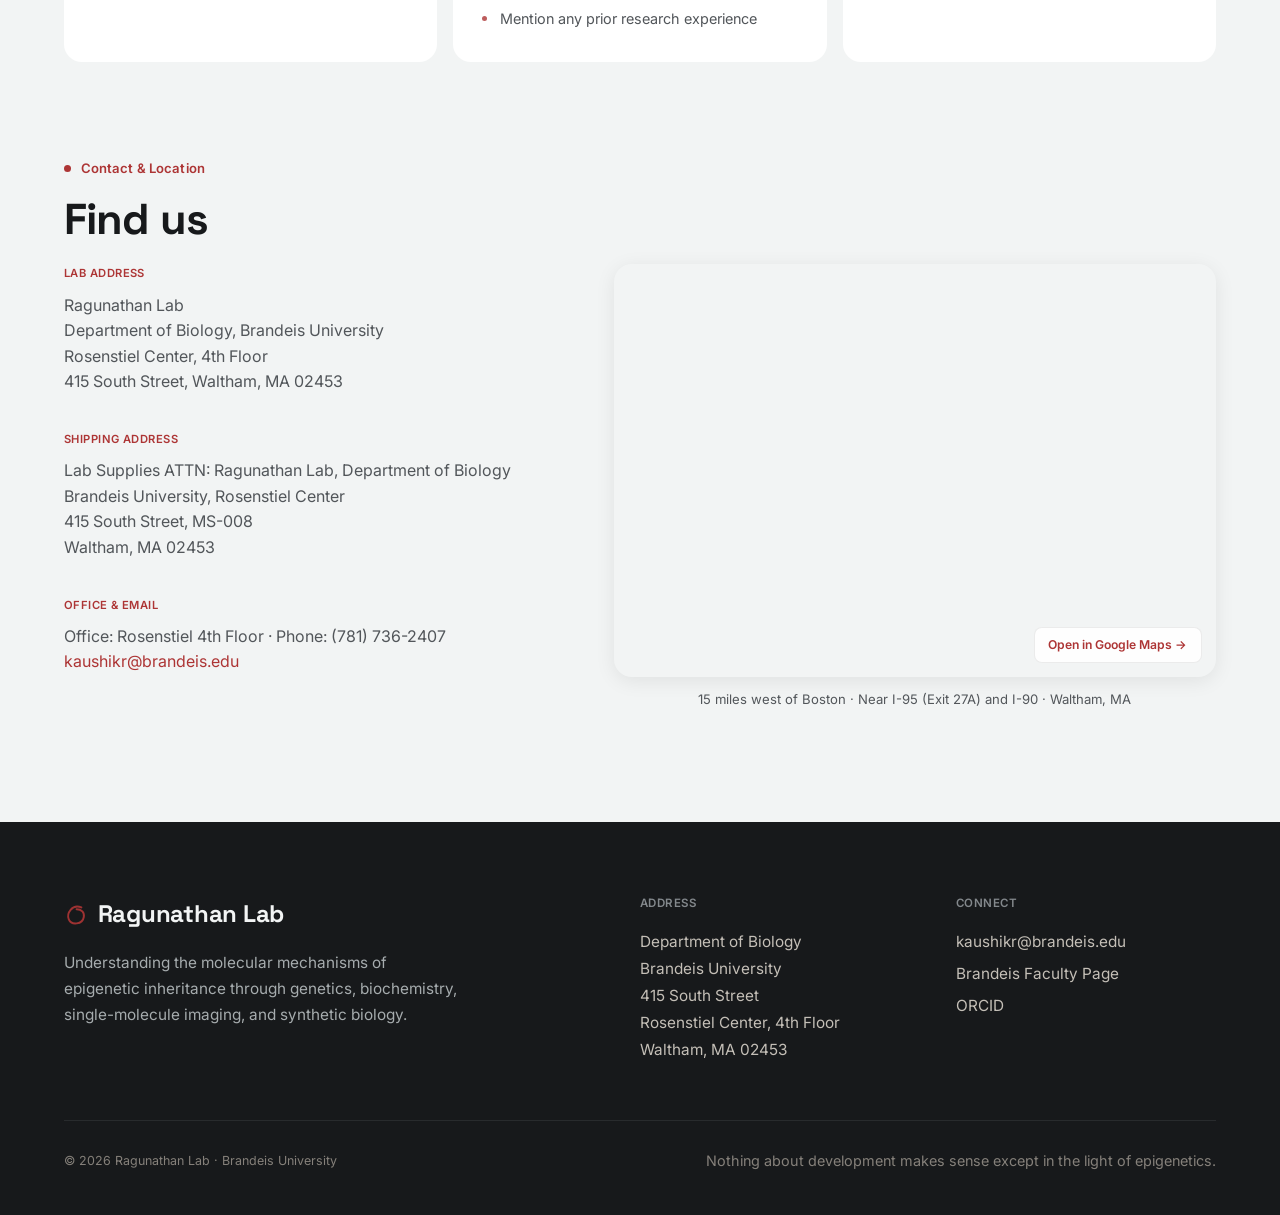
==== commit 20f59ef6: "Add personal website link for Amith Zafal Abdulla Co-Authored-By: Claude Sonnet 4.6 <noreply@anthrop" ====
--- a/index.html
+++ b/index.html
@@ -319,6 +319,8 @@
 .member-role { font-family: 'Inter', sans-serif; font-size: 0.76rem; font-weight: 600; letter-spacing: 0; color: var(--beni); margin-bottom: 0.4rem; }
 .member-bio { font-family: 'Inter', sans-serif; font-size: 0.88rem; color: var(--ink-soft); line-height: 1.5; }
 .member-edu { font-family: 'Inter', sans-serif; font-size: 0.8rem; color: var(--muted); margin-top: 0.4rem; }
+.member-link { font-family: 'Inter', sans-serif; font-size: 0.8rem; font-weight: 500; color: var(--beni); text-decoration: none; display: inline-block; margin-top: 0.35rem; transition: opacity 0.25s; }
+.member-link:hover { opacity: 0.7; }
 
 .alumni { margin-top: 4.5rem; padding-top: 2.5rem; border-top: 1px solid rgba(18,17,16,0.08); }
 .alumni-toggle { font-size: 1.3rem; color: var(--ink); letter-spacing: 0; margin-bottom: 1.6rem; max-width: 680px; }
@@ -727,6 +729,7 @@
         <div class="member-role">Postdoctoral Researcher</div>
         <div class="member-bio">Modeling epigenetic memory in single-cell lineages</div>
         <div class="member-edu">PhD, ENS Lyon</div>
+        <a href="https://amithzafal.github.io/" target="_blank" rel="noopener" class="member-link">Website ↗</a>
       </div>
       <div class="member" data-reveal>
         <div class="member-photo"><img src="assets/team-elizabeth.webp" alt="Elizabeth Hemenway" loading="lazy"></div>
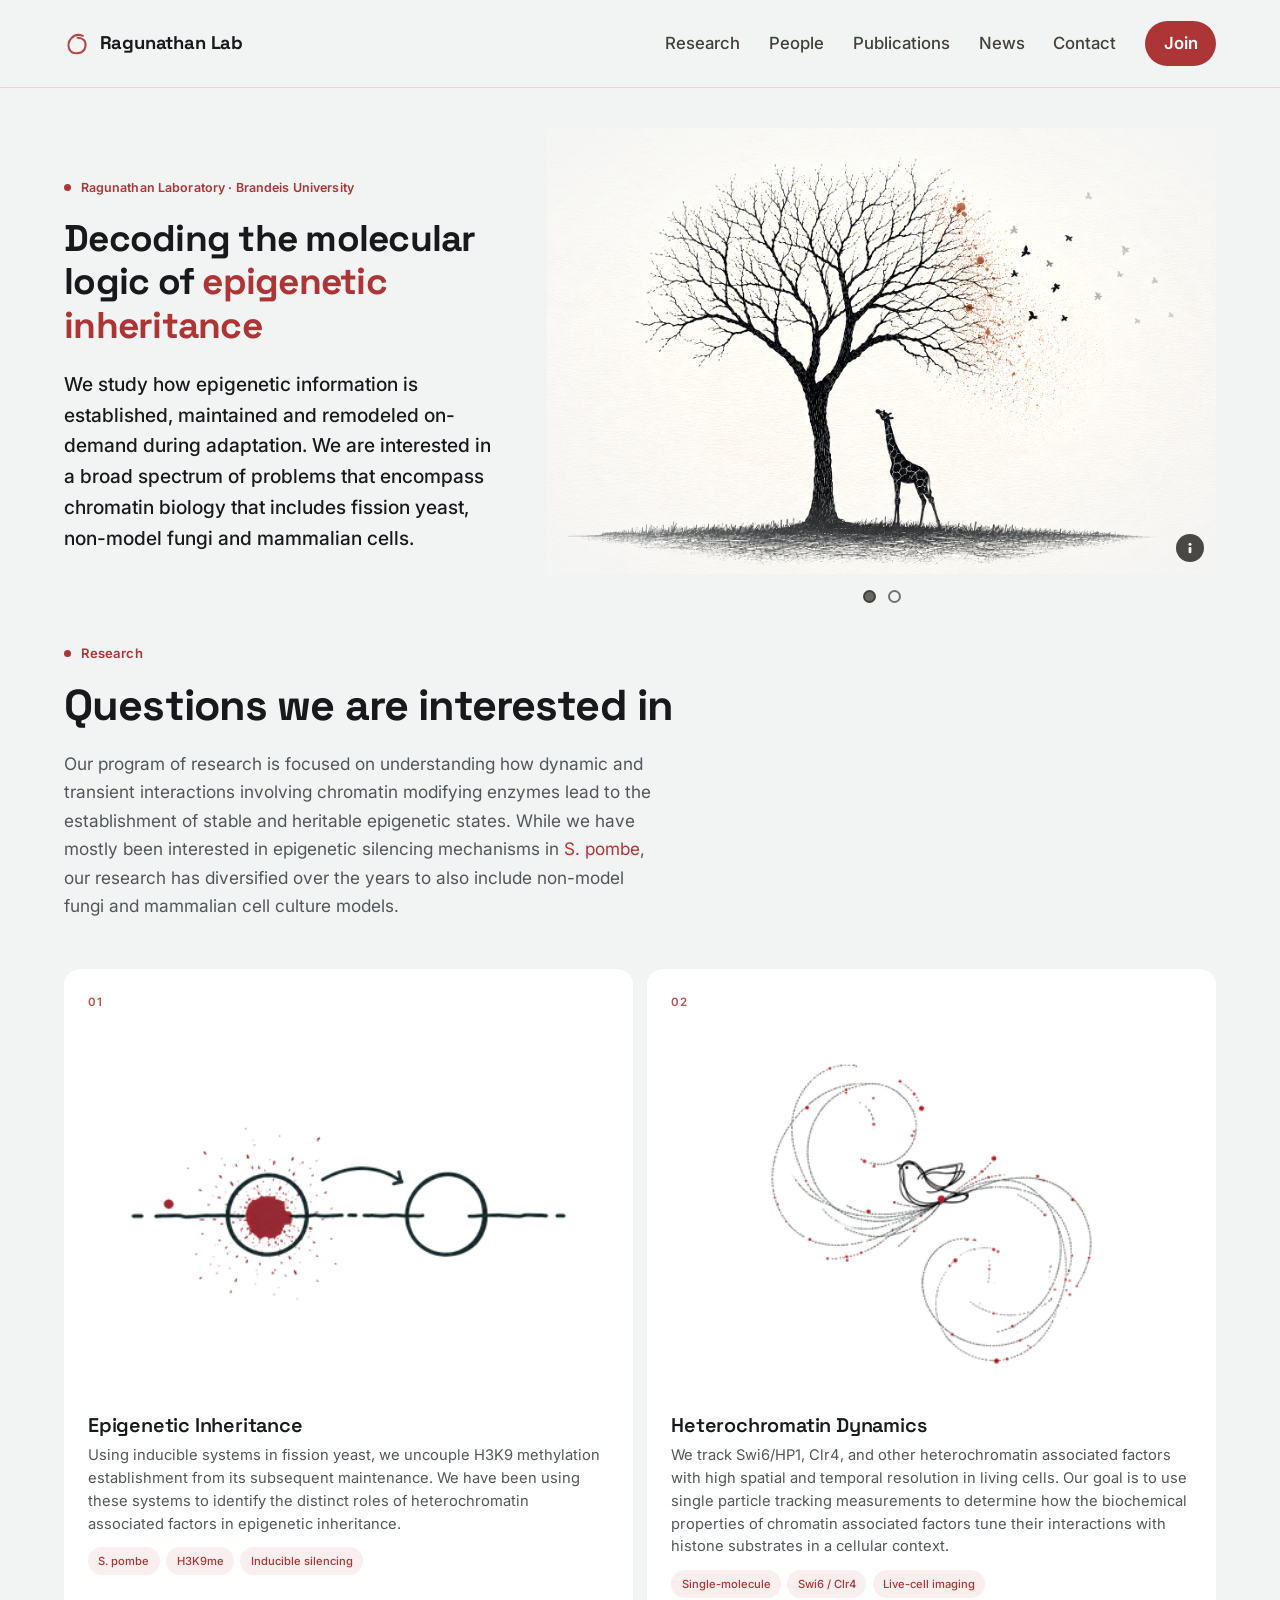
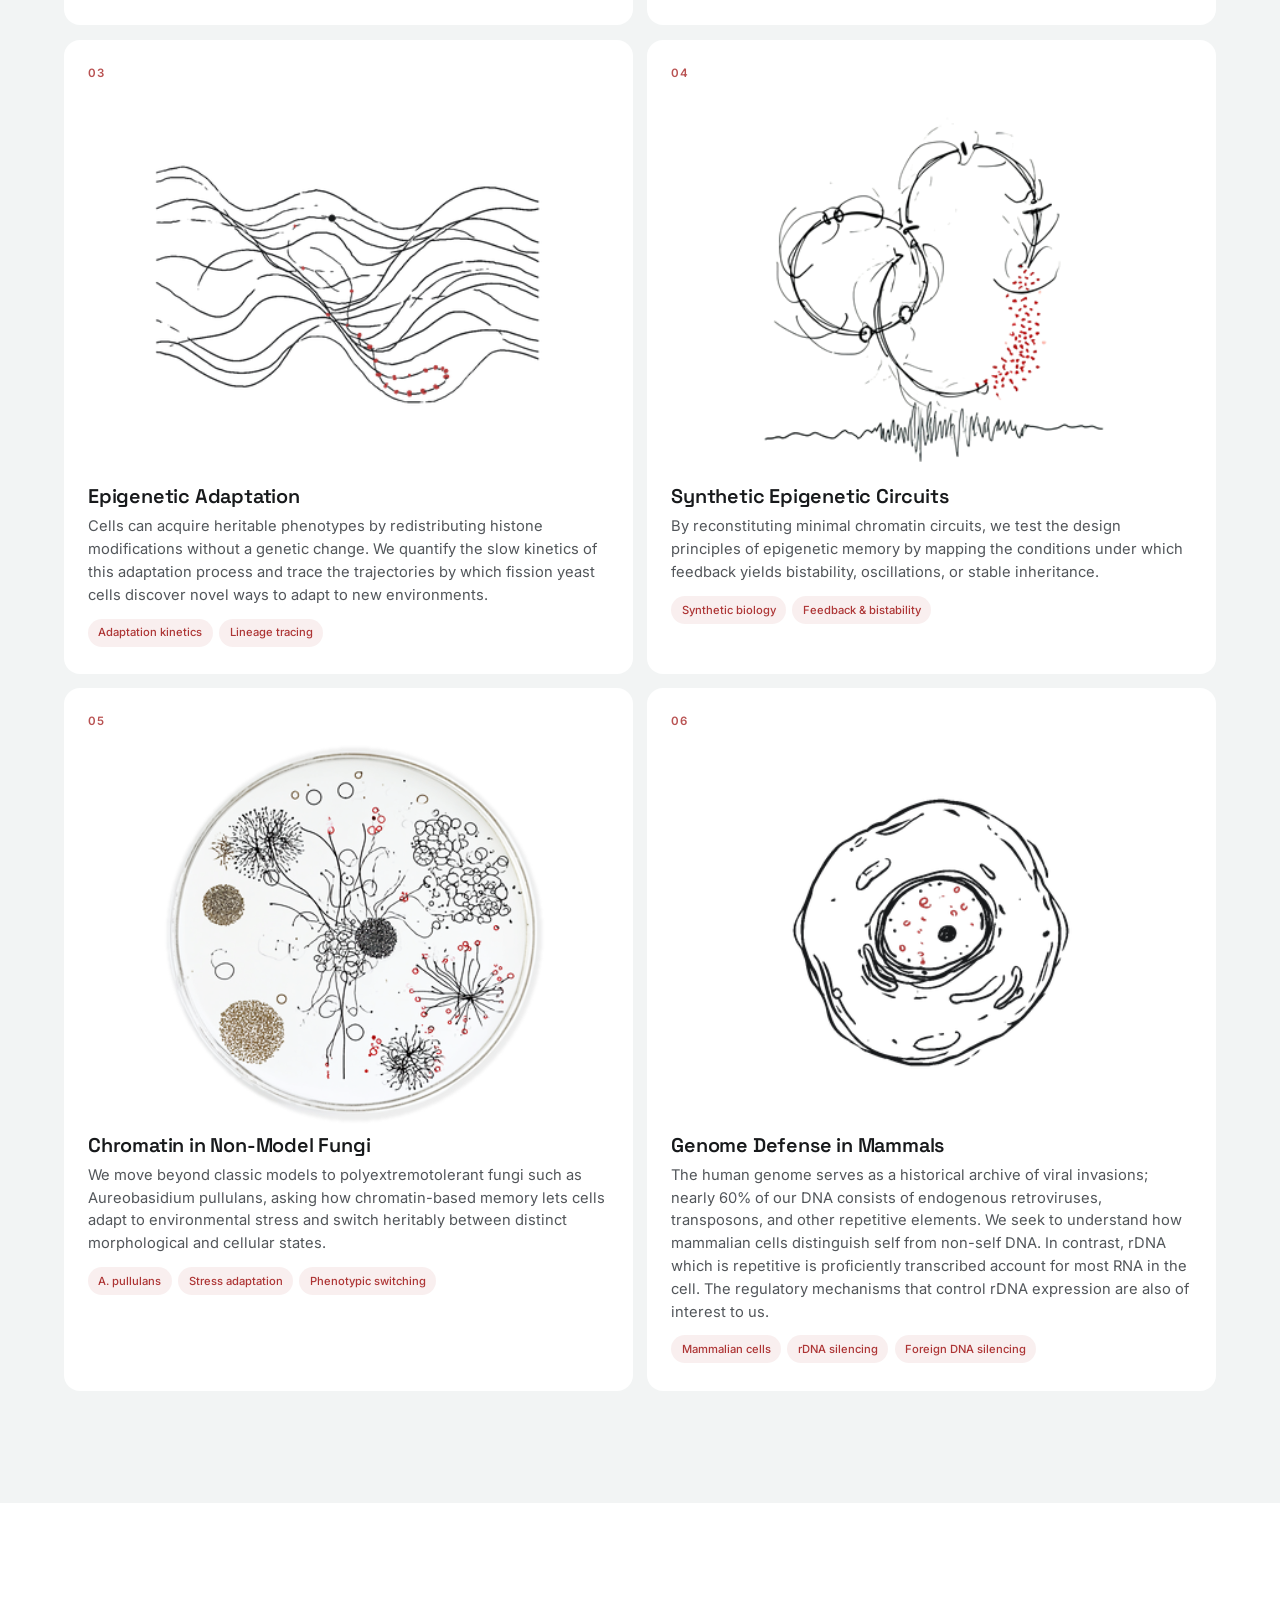
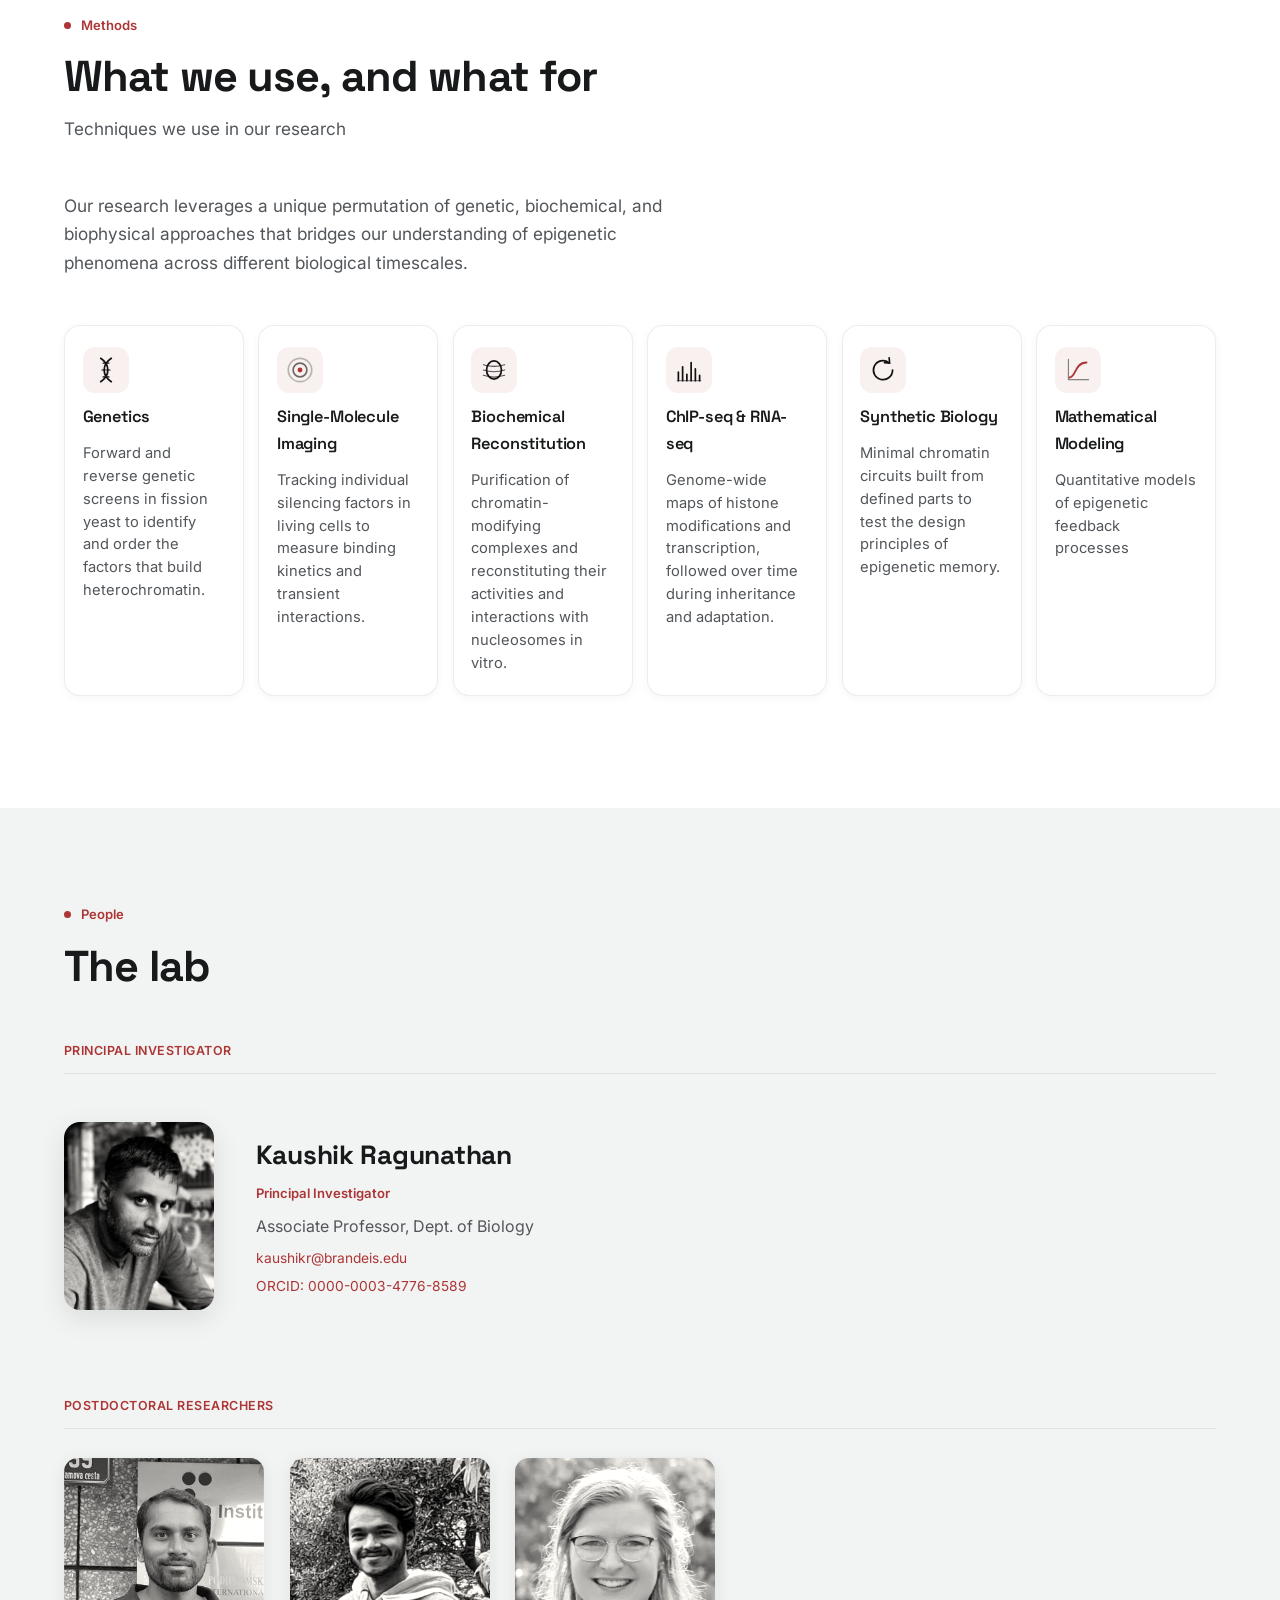
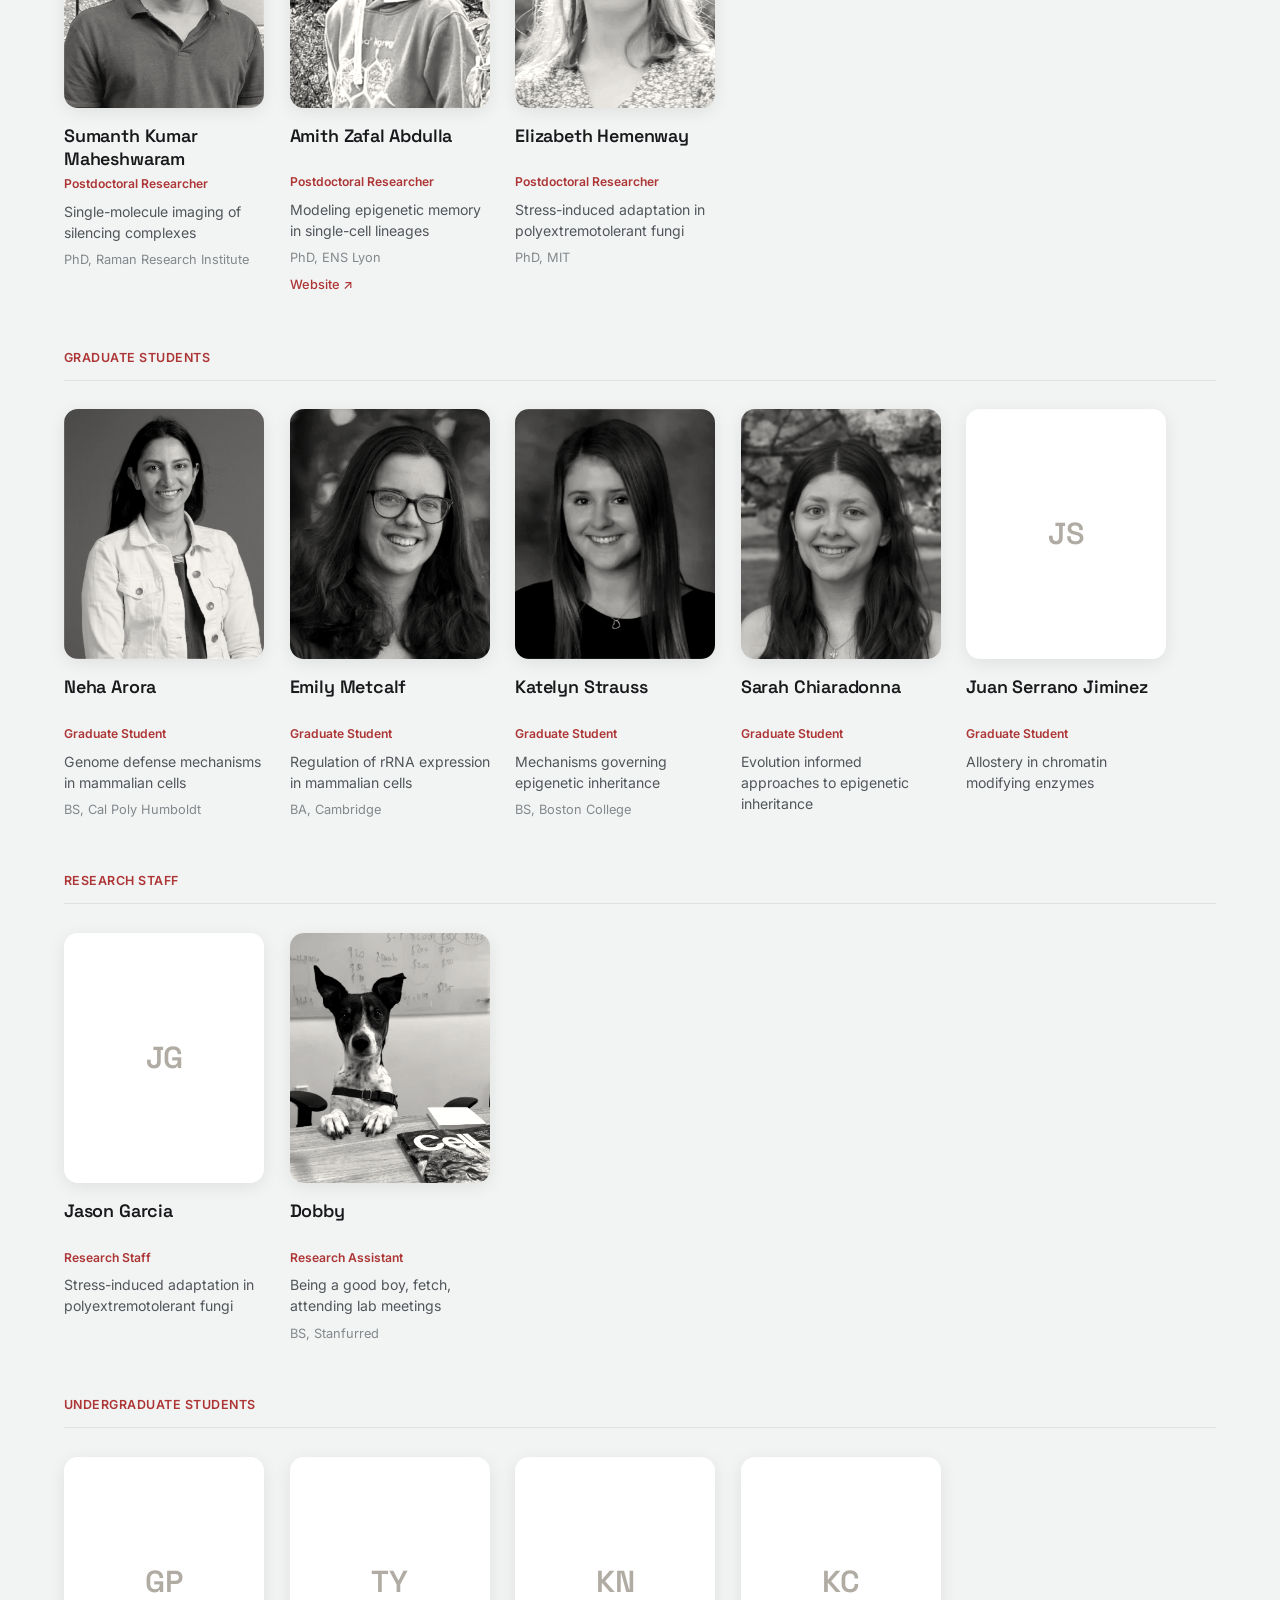
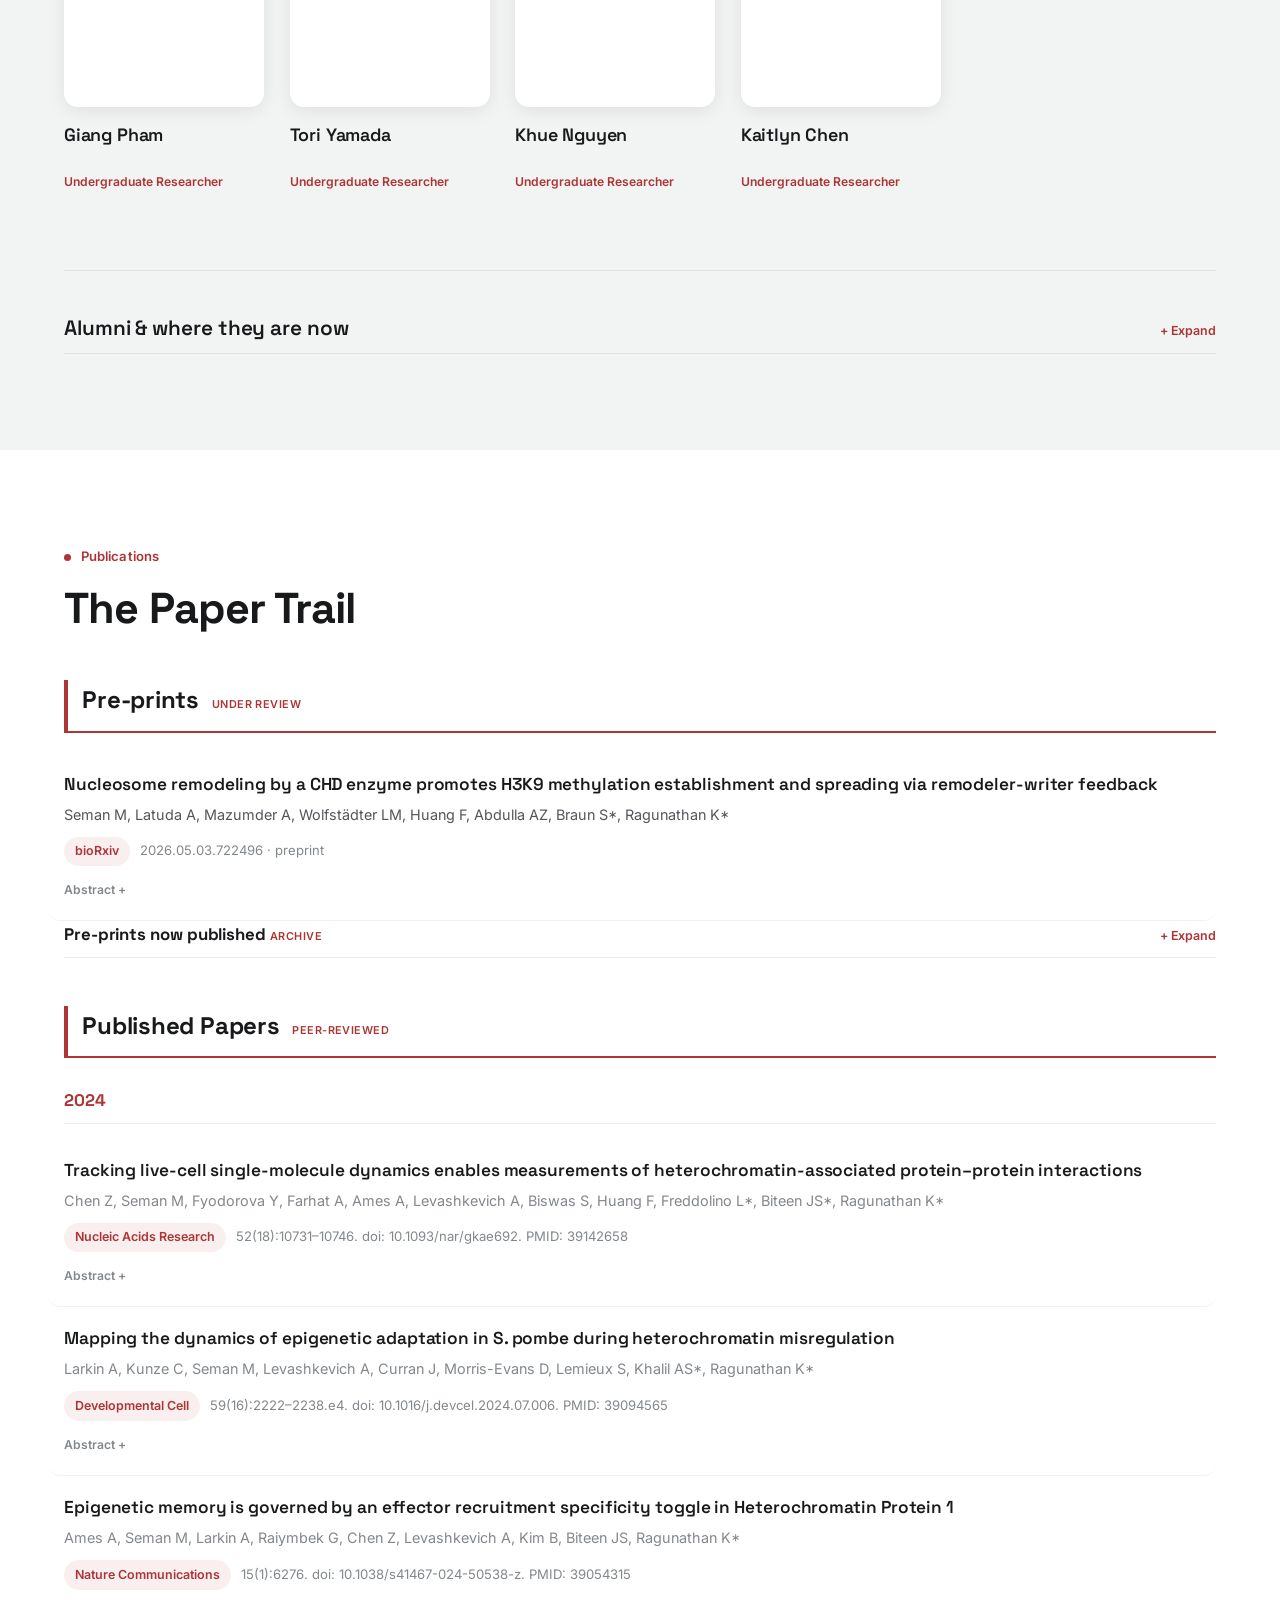
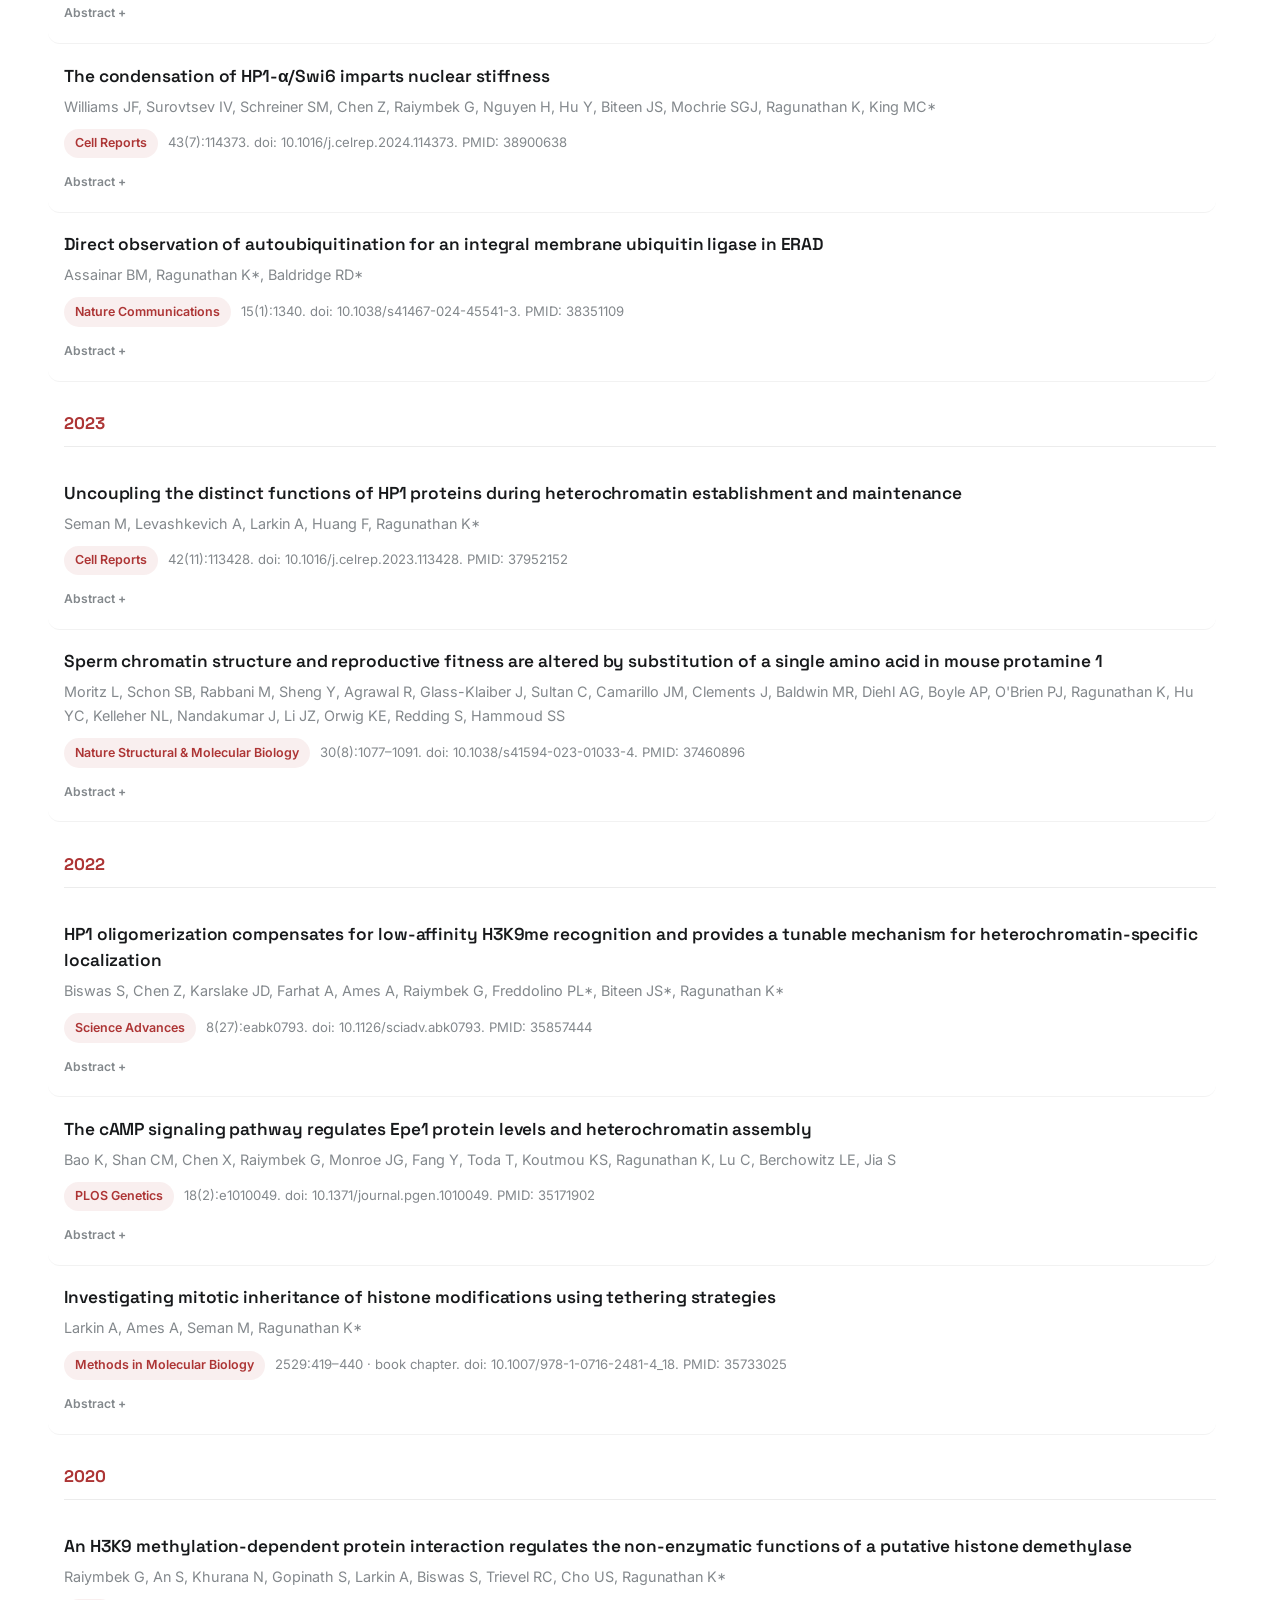
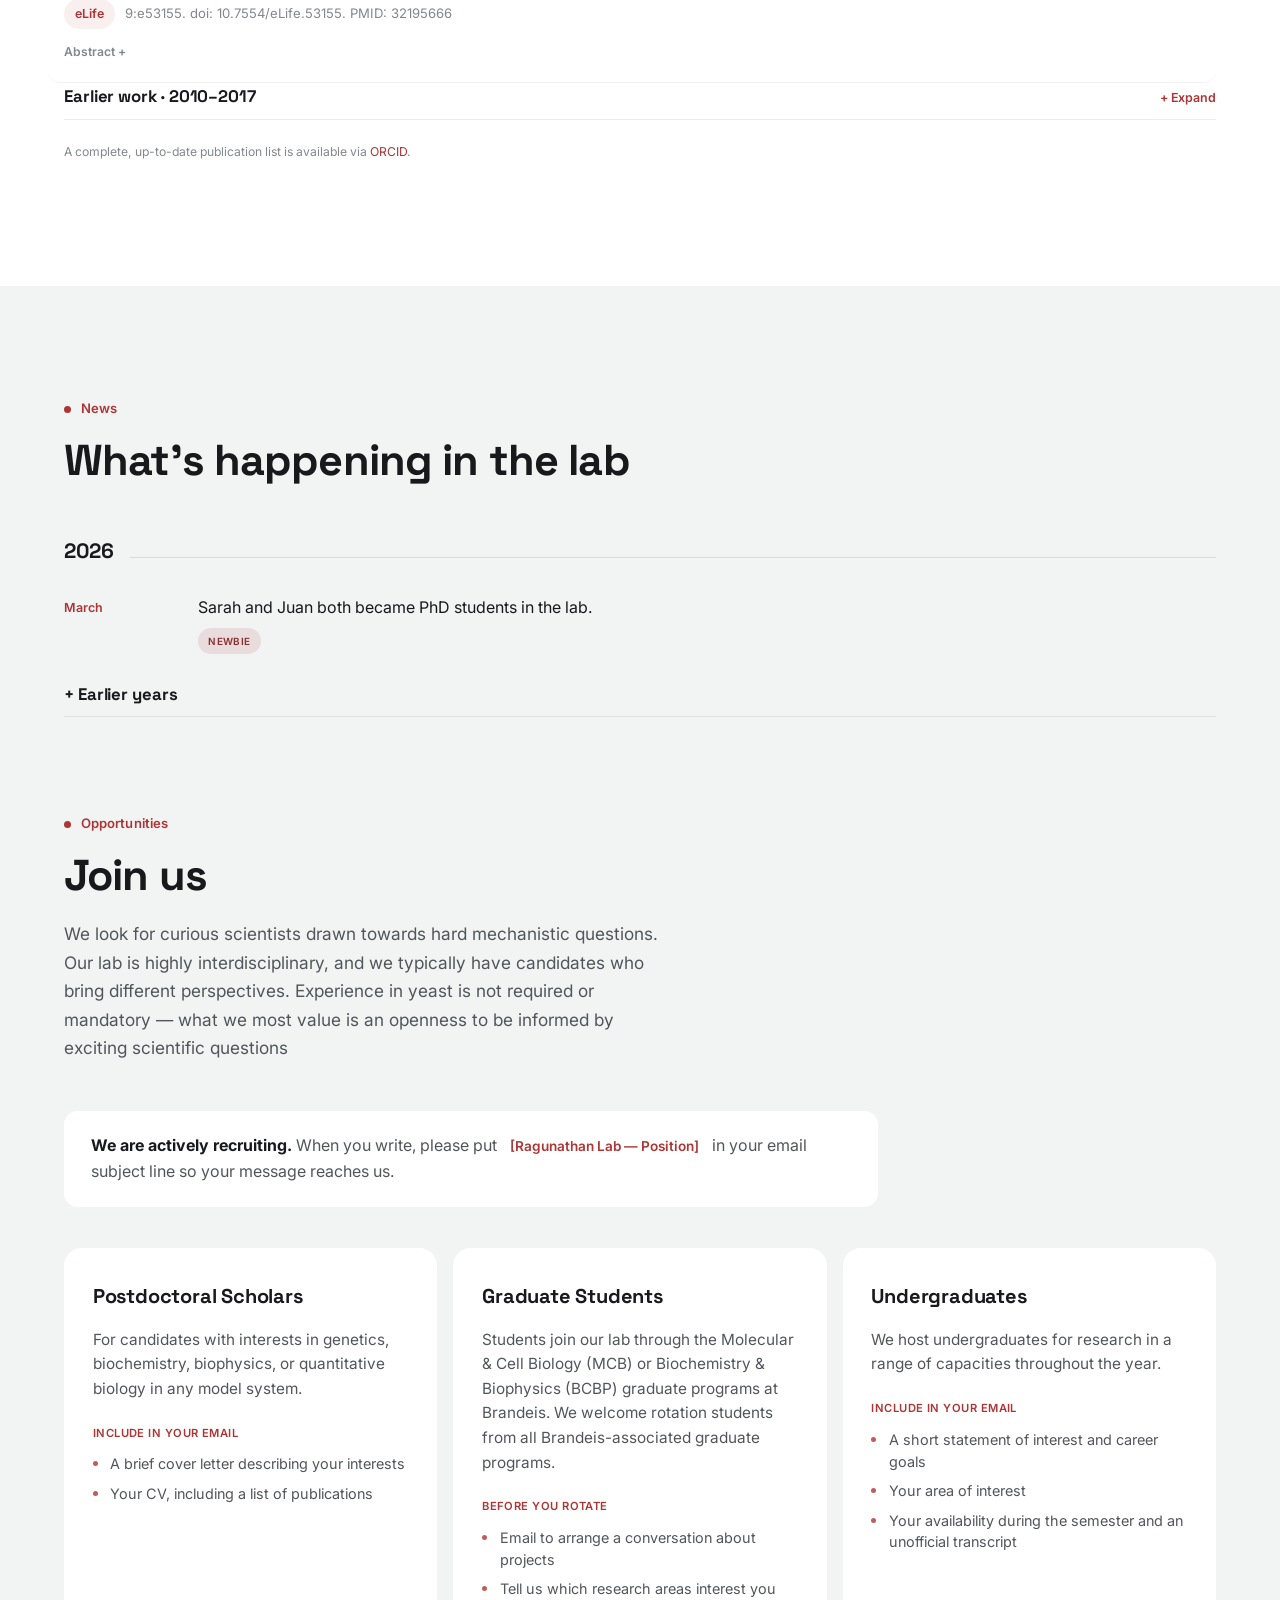
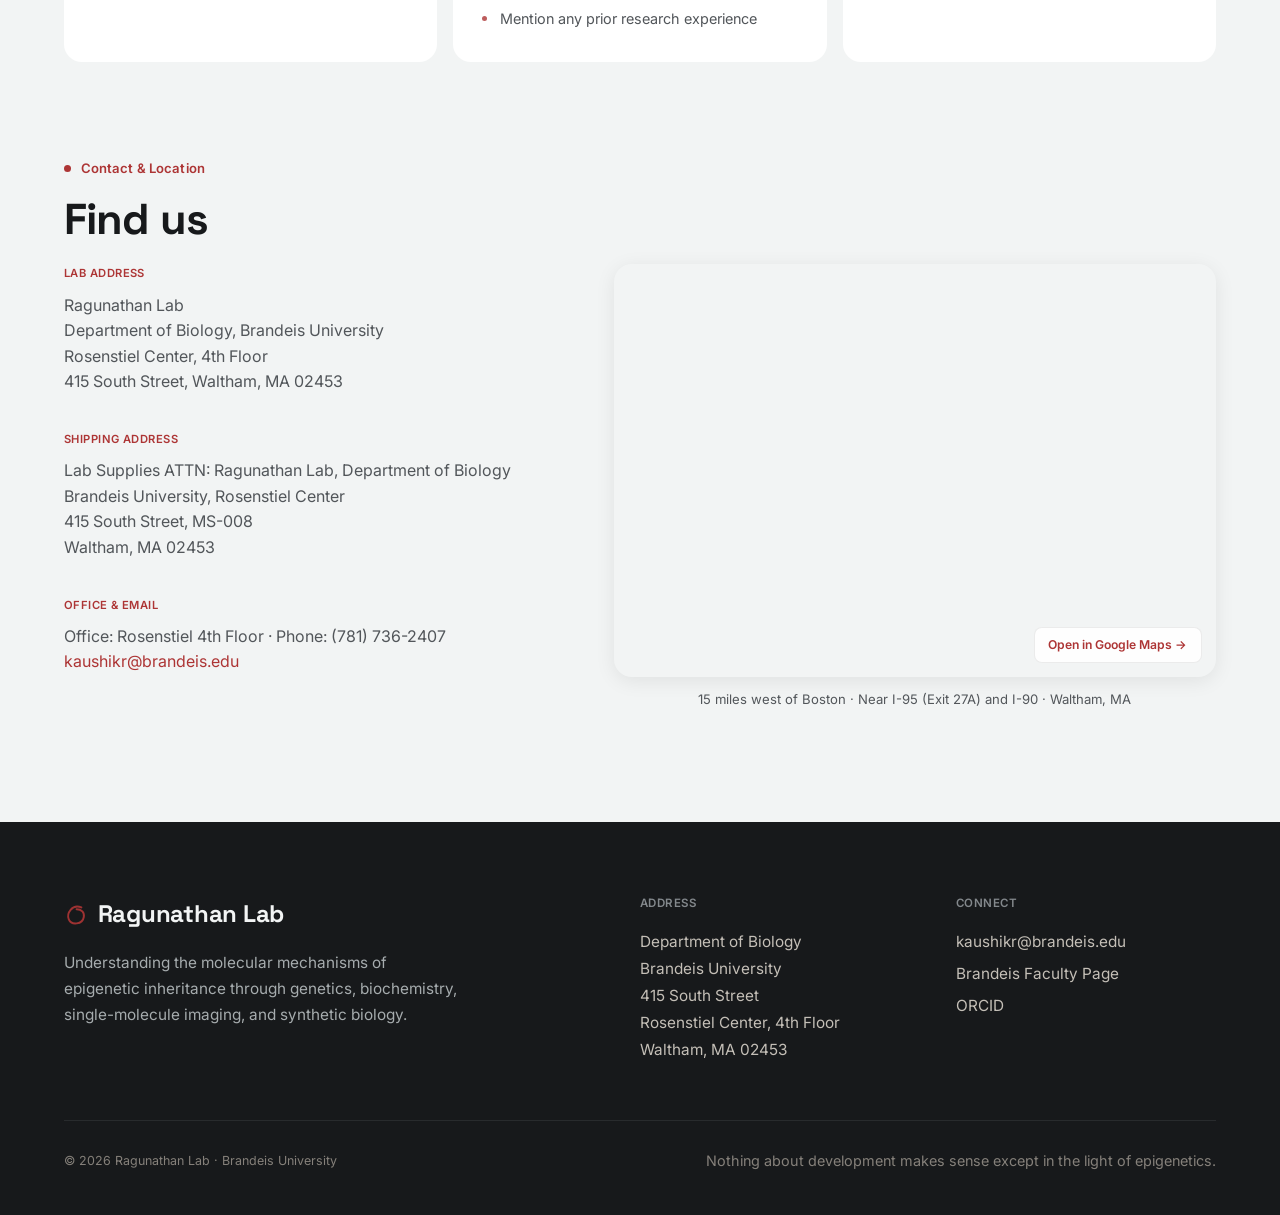
==== commit 29f8a307: "Update genome defense research card text Co-Authored-By: Claude Sonnet 4.6 <noreply@anthropic.com>" ====
--- a/index.html
+++ b/index.html
@@ -647,7 +647,7 @@
         <div class="card-number">06</div>
         <div class="card-figure"><img class="card-figure-img" src="assets/motifs/mammalian.png" alt="" aria-hidden="true"></div>
         <h3 class="card-title">Genome Defense in Mammals</h3>
-        <p class="card-text">The human genome serves as a historical archive of viral invasions; nearly 60% of our DNA consists of endogenous retroviruses, transposons, and other repetitive elements. We seek to understand how mammalian cells distinguish self from non-self DNA. In contrast, rDNA which is highly repetitive is actively transcribed, producing ~90% of total RNA in the cell. The regulatory mechanisms that control rDNA expression are also of interest to us.</p>
+        <p class="card-text">The human genome serves as a historical archive of viral invasions; nearly 60% of our DNA consists of endogenous retroviruses, transposons, and other repetitive elements. We seek to understand how mammalian cells distinguish self from non-self DNA. In contrast, rDNA which is repetitive is proficiently transcribed account for most RNA in the cell. The regulatory mechanisms that control rDNA expression are also of interest to us.</p>
         <div class="tag-row"><span class="tag">Mammalian cells</span><span class="tag">rDNA silencing</span><span class="tag">Foreign DNA silencing</span></div>
       </article>
     </div>
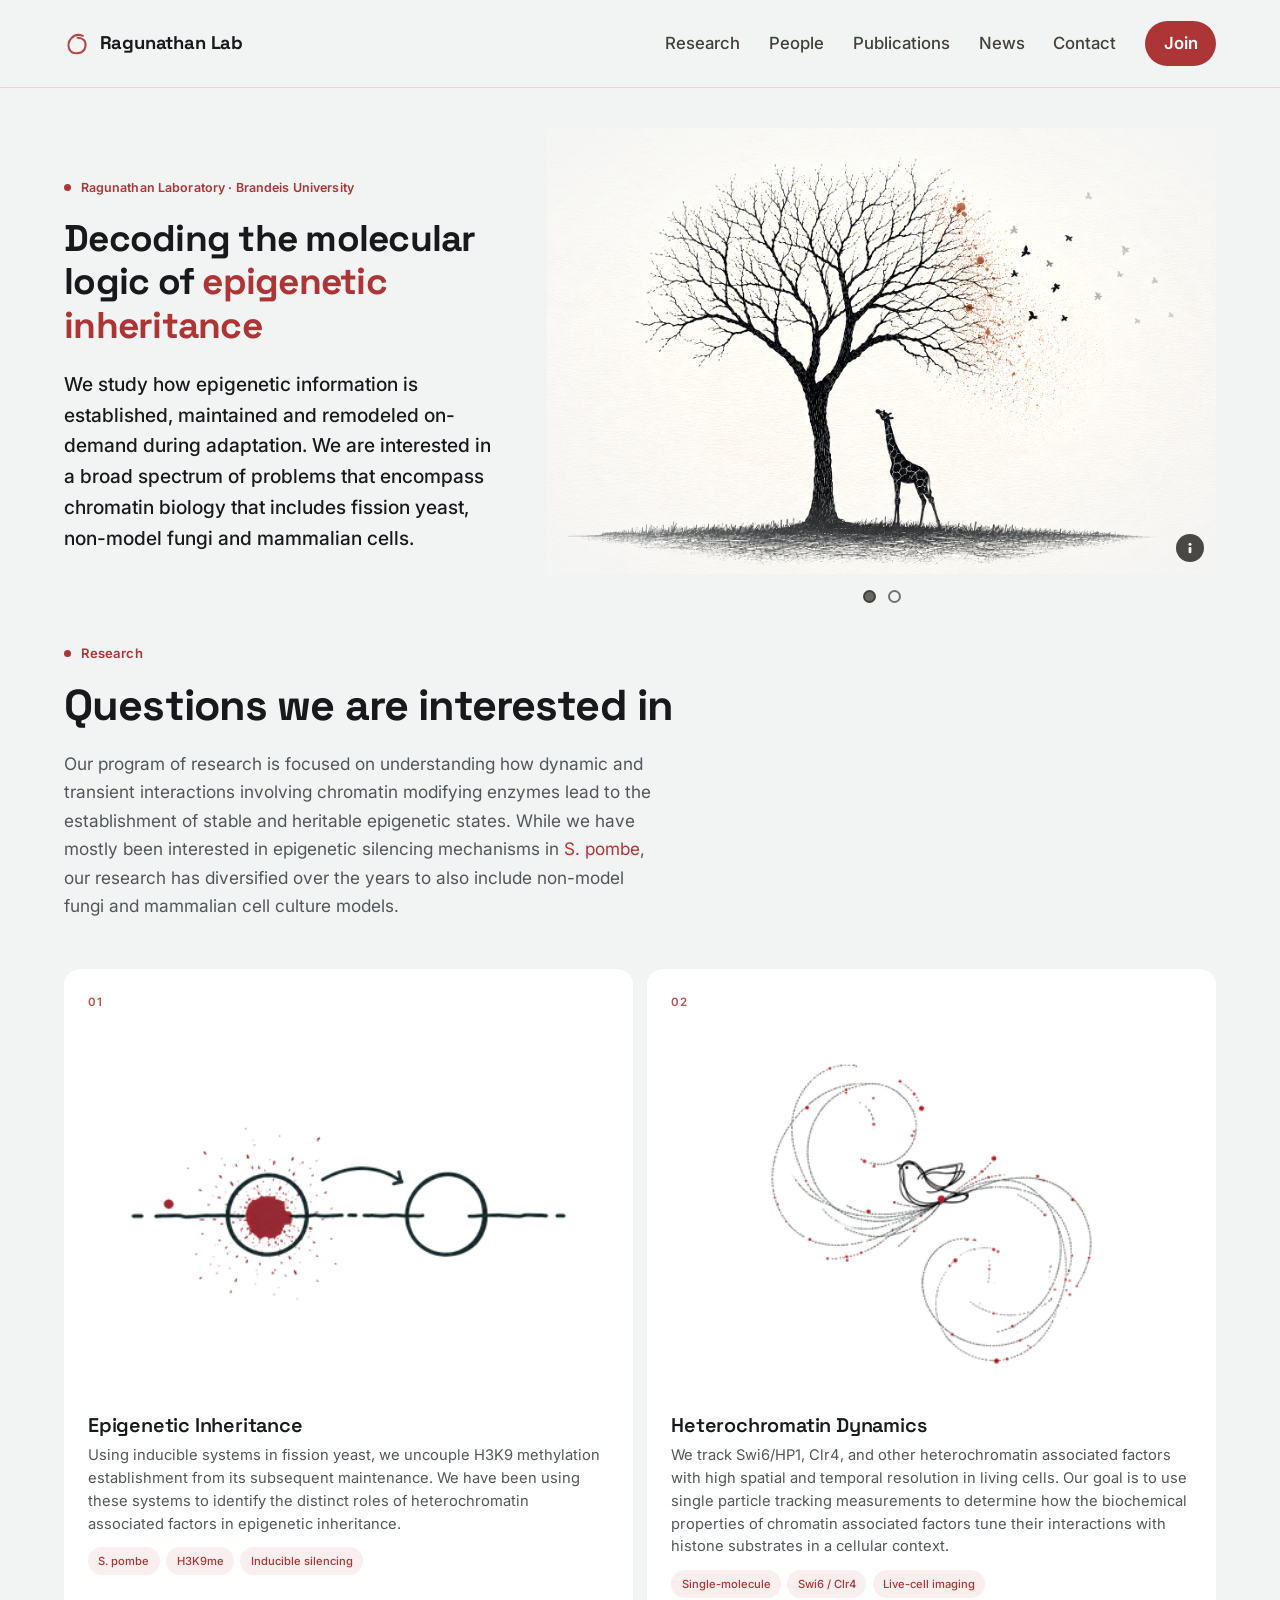
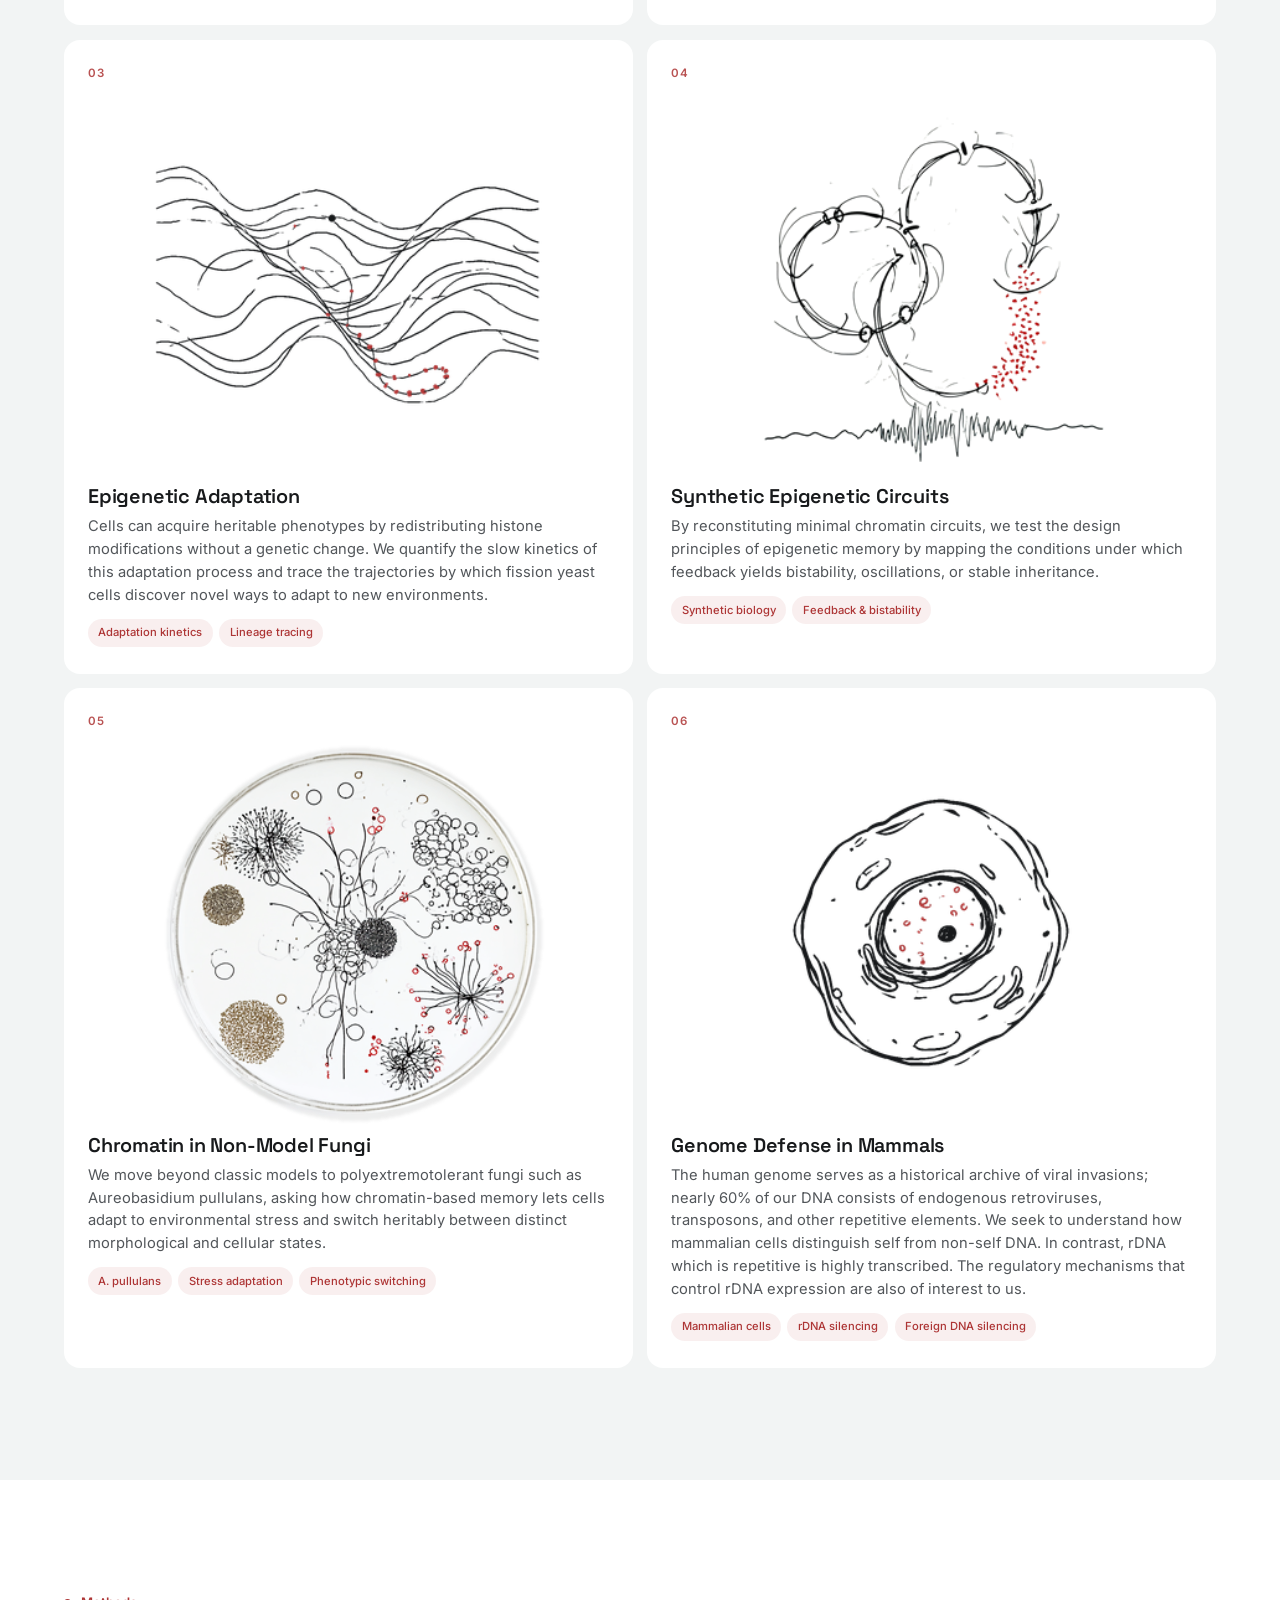
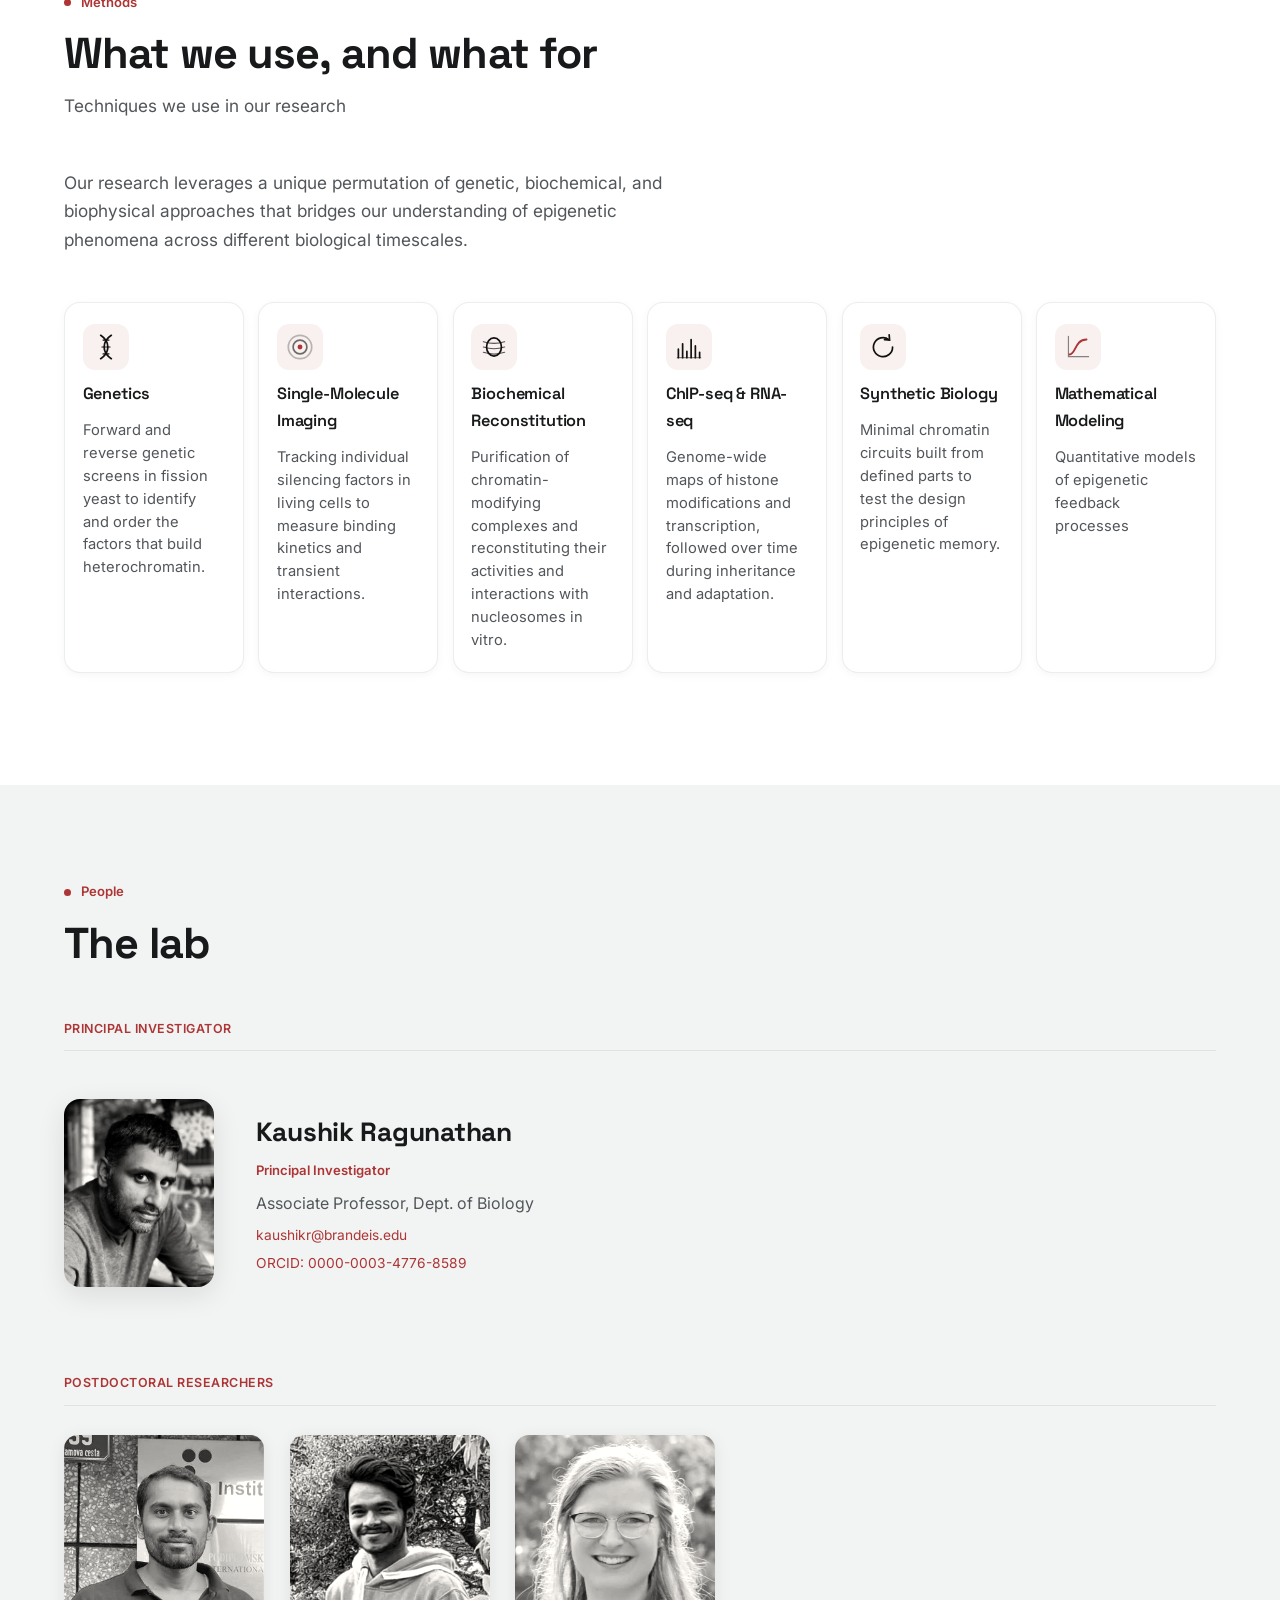
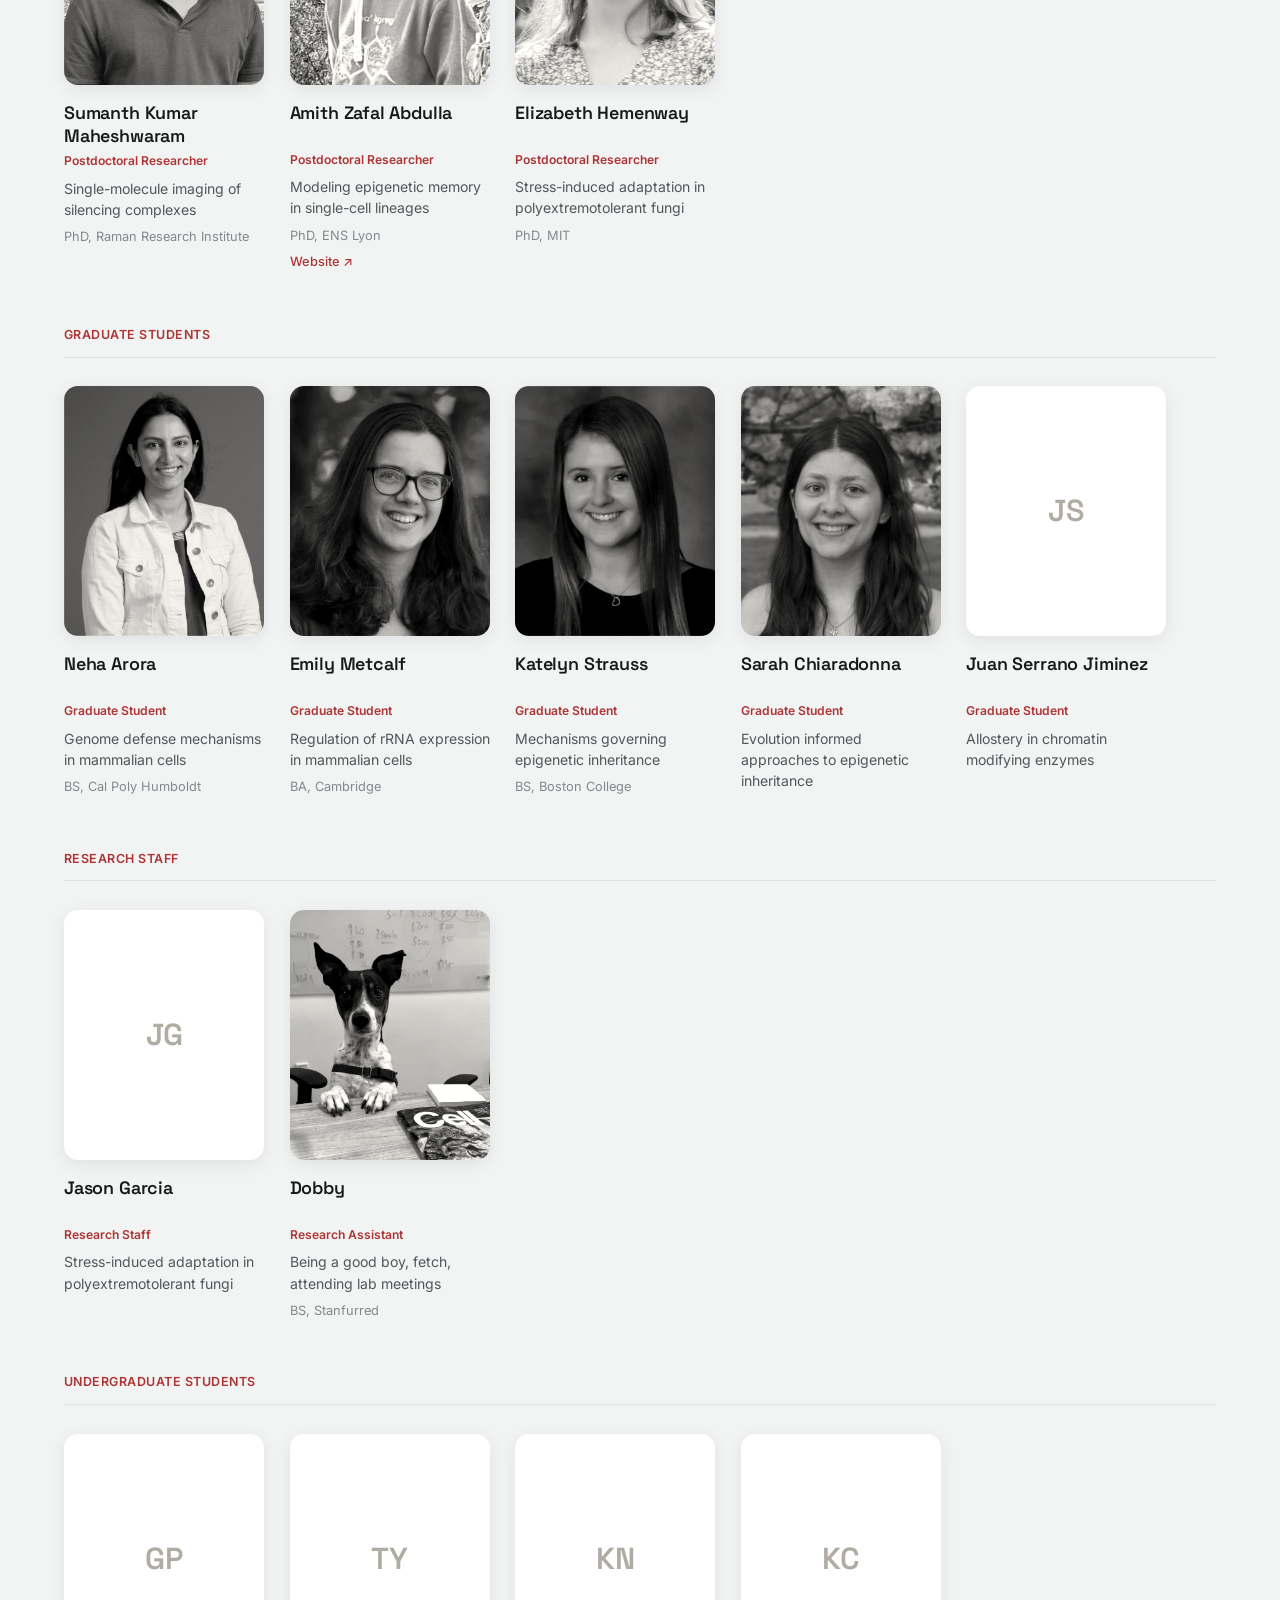
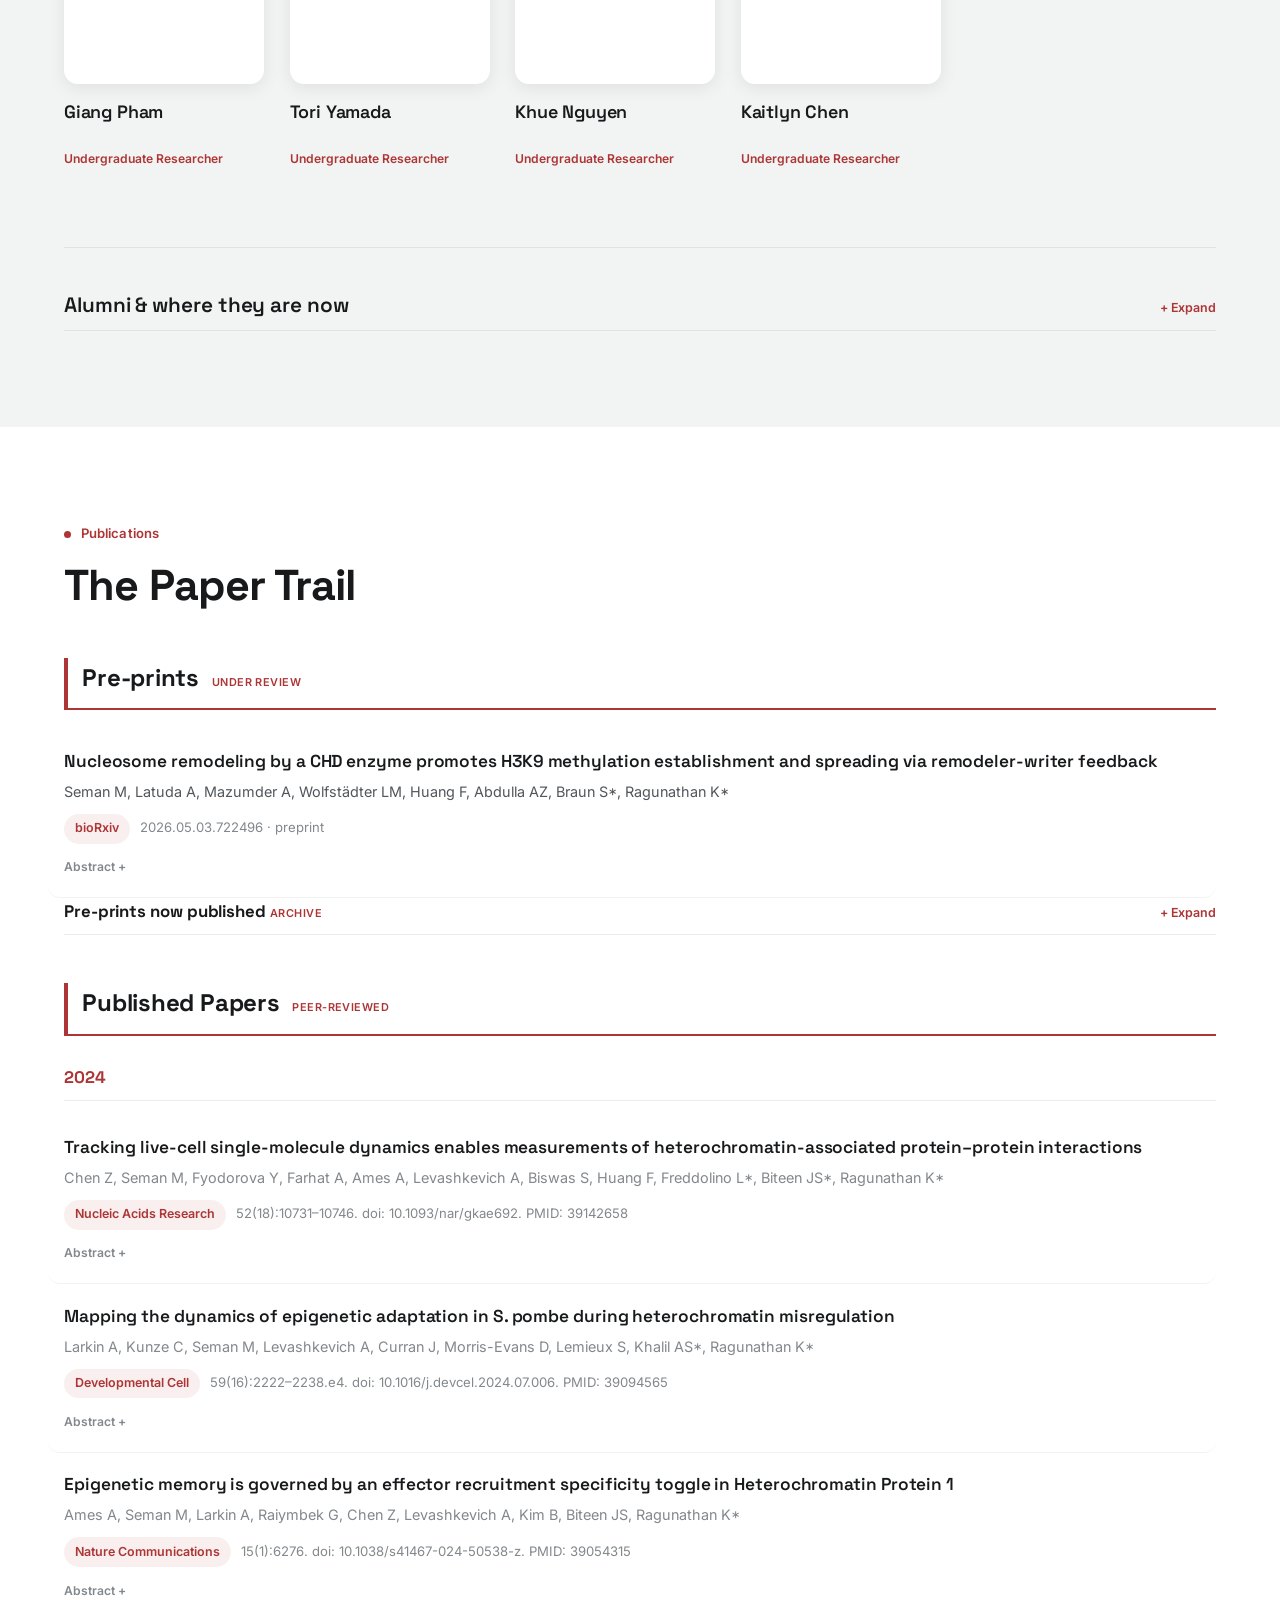
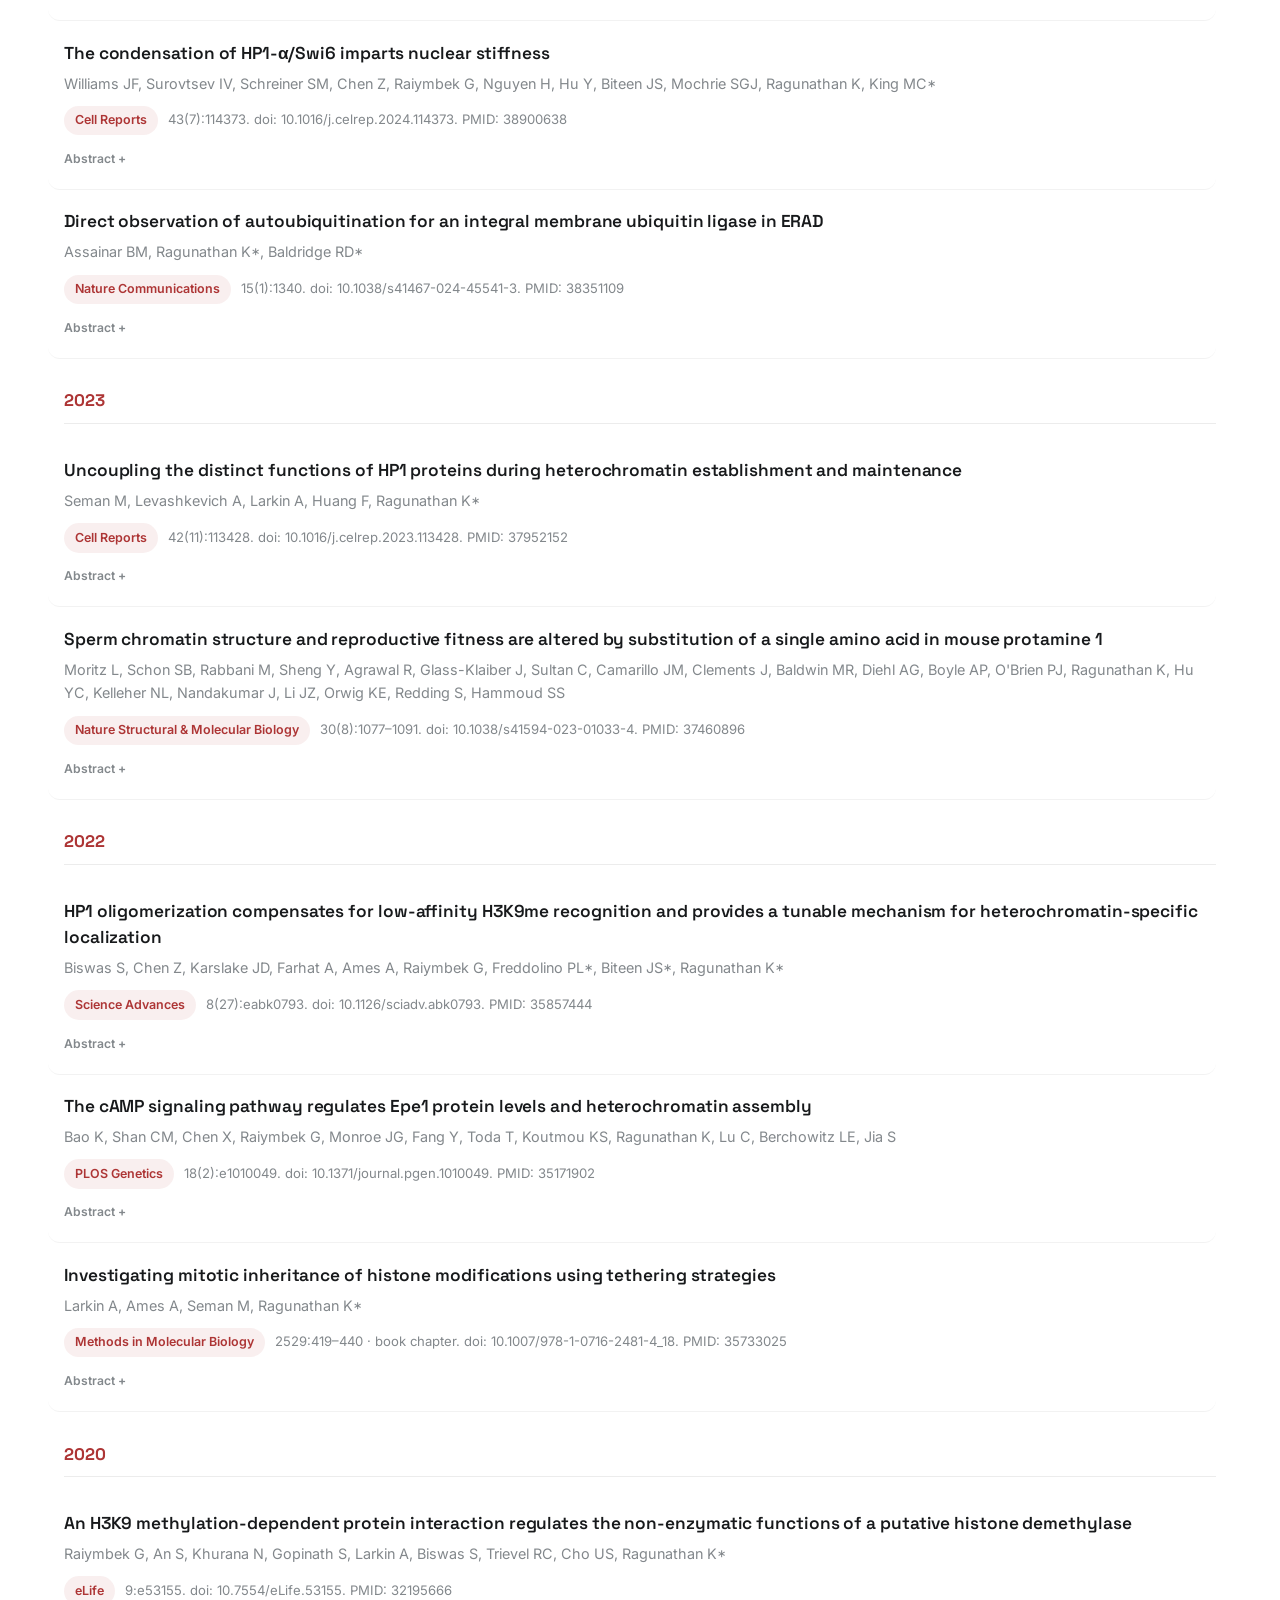
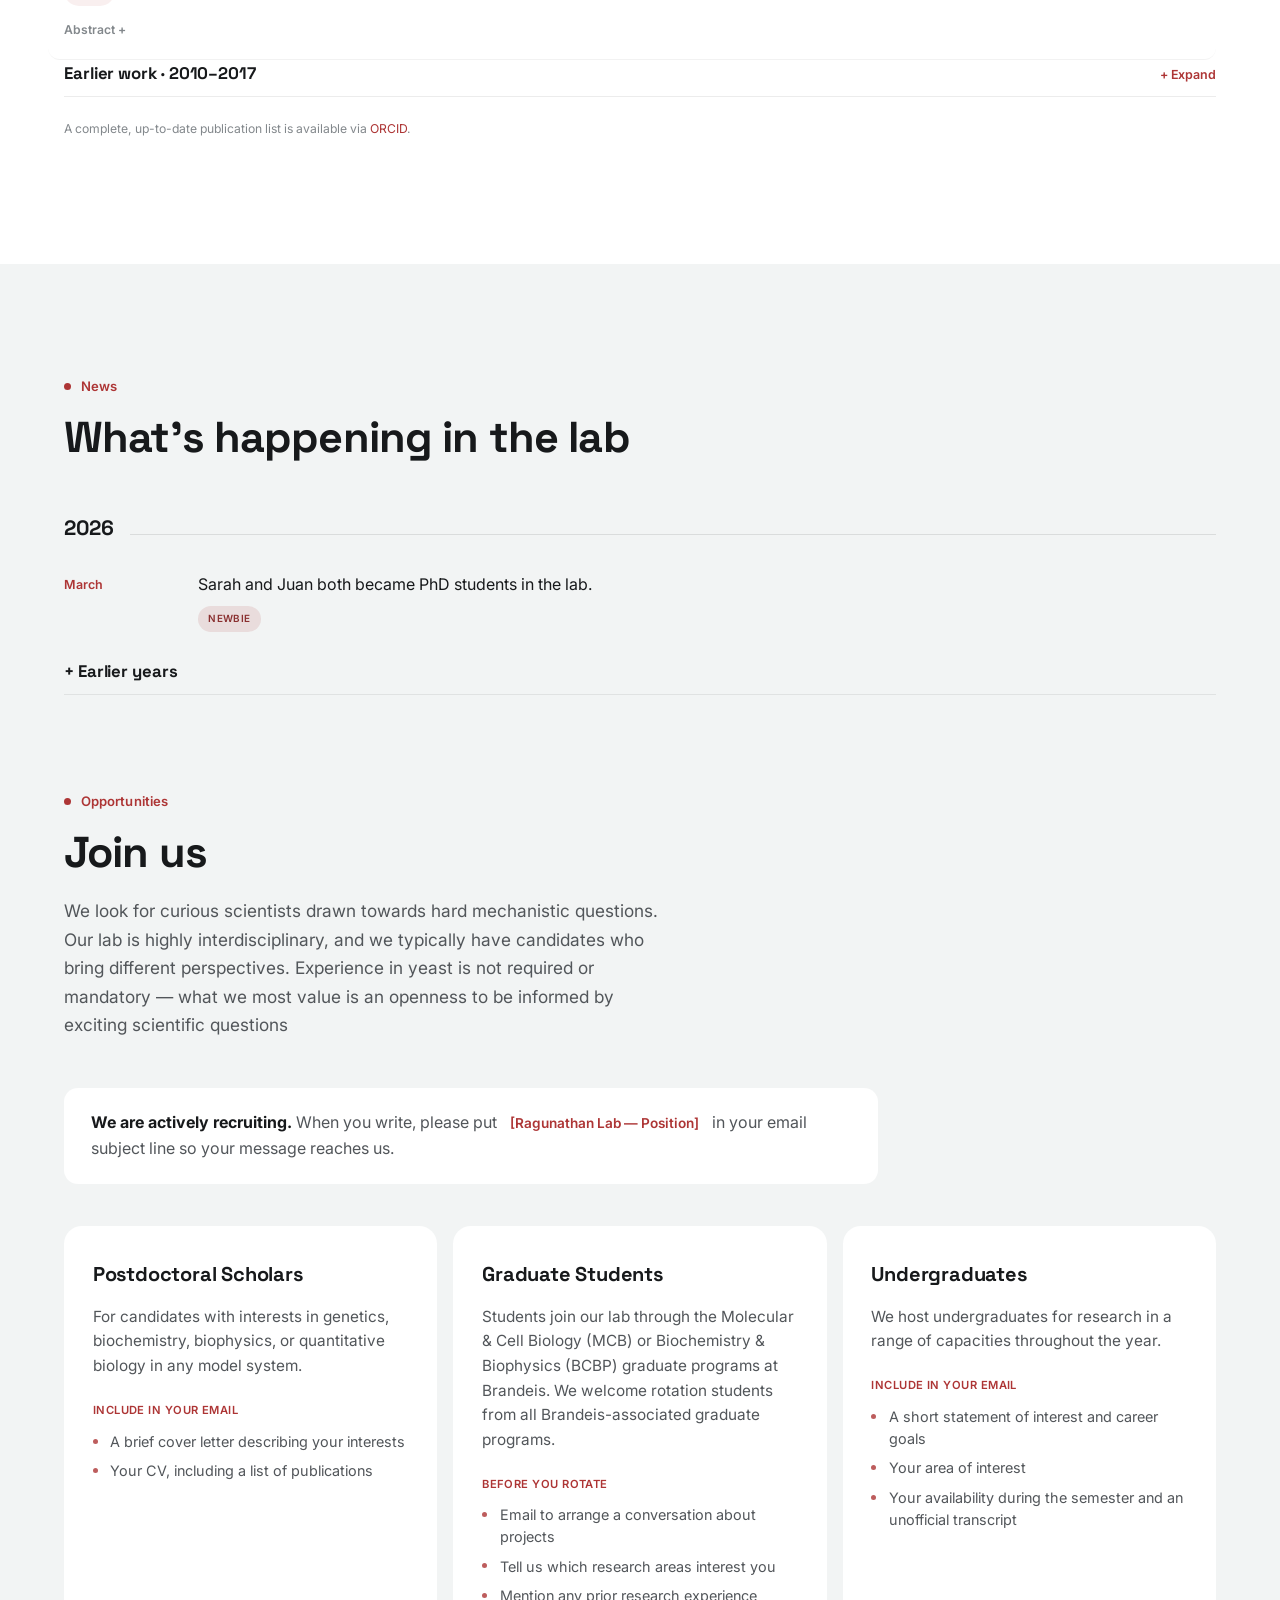
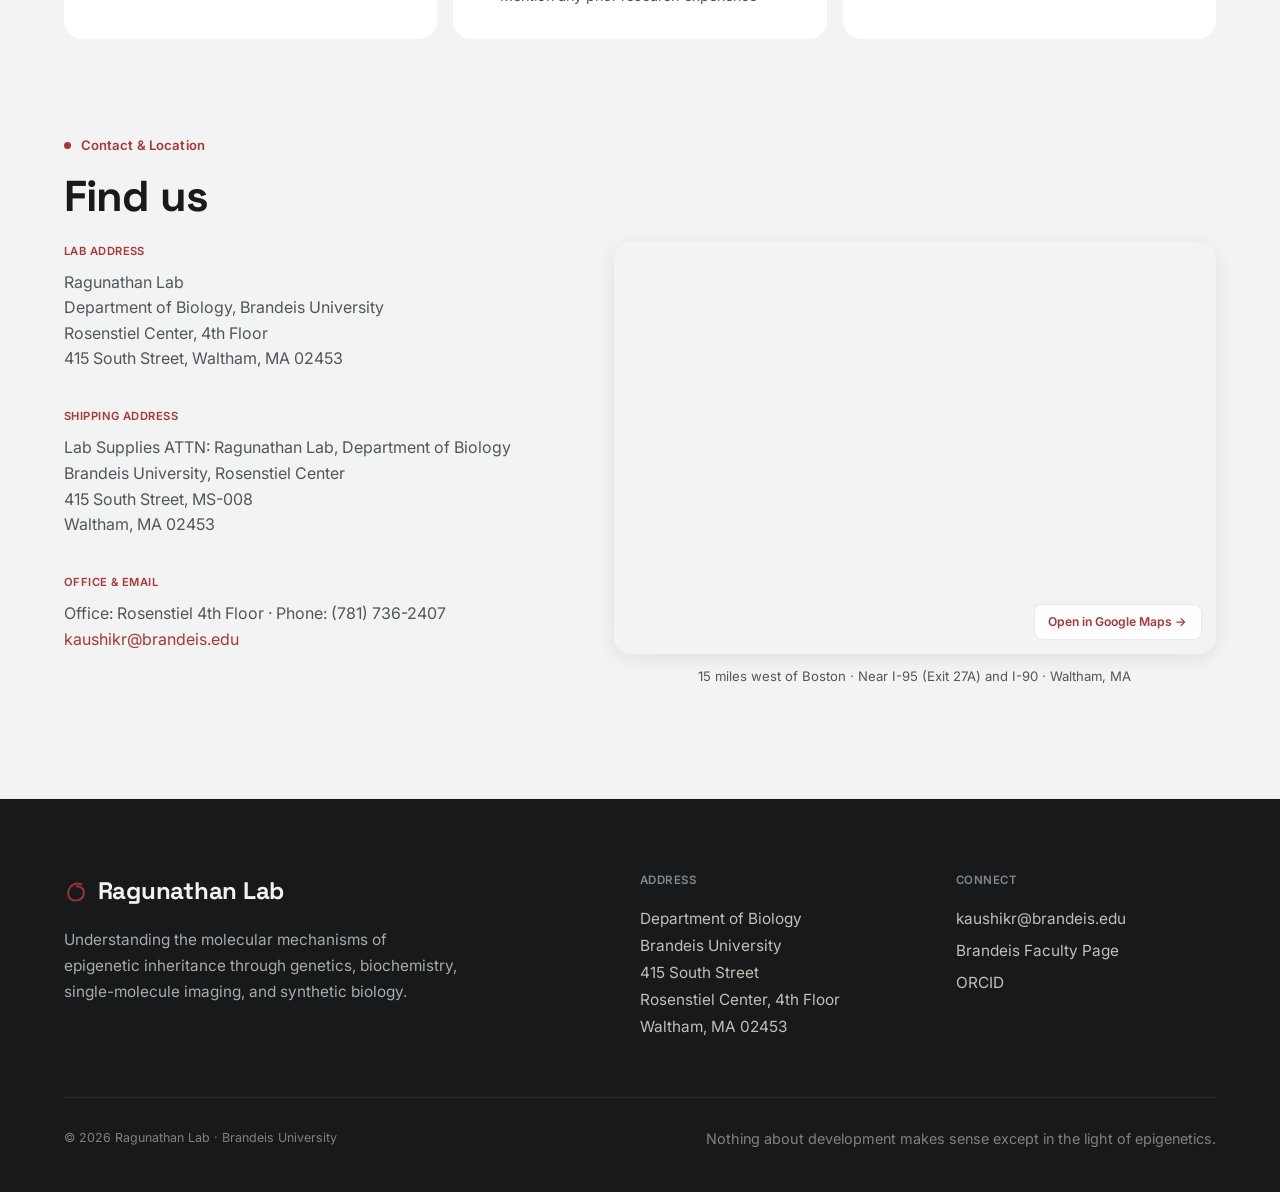
==== commit 8a427589: "Simplify rDNA sentence in genome defense card Co-Authored-By: Claude Sonnet 4.6 <noreply@anthropic.c" ====
--- a/index.html
+++ b/index.html
@@ -647,7 +647,7 @@
         <div class="card-number">06</div>
         <div class="card-figure"><img class="card-figure-img" src="assets/motifs/mammalian.png" alt="" aria-hidden="true"></div>
         <h3 class="card-title">Genome Defense in Mammals</h3>
-        <p class="card-text">The human genome serves as a historical archive of viral invasions; nearly 60% of our DNA consists of endogenous retroviruses, transposons, and other repetitive elements. We seek to understand how mammalian cells distinguish self from non-self DNA. In contrast, rDNA which is repetitive is proficiently transcribed account for most RNA in the cell. The regulatory mechanisms that control rDNA expression are also of interest to us.</p>
+        <p class="card-text">The human genome serves as a historical archive of viral invasions; nearly 60% of our DNA consists of endogenous retroviruses, transposons, and other repetitive elements. We seek to understand how mammalian cells distinguish self from non-self DNA. In contrast, rDNA which is repetitive is highly transcribed. The regulatory mechanisms that control rDNA expression are also of interest to us.</p>
         <div class="tag-row"><span class="tag">Mammalian cells</span><span class="tag">rDNA silencing</span><span class="tag">Foreign DNA silencing</span></div>
       </article>
     </div>
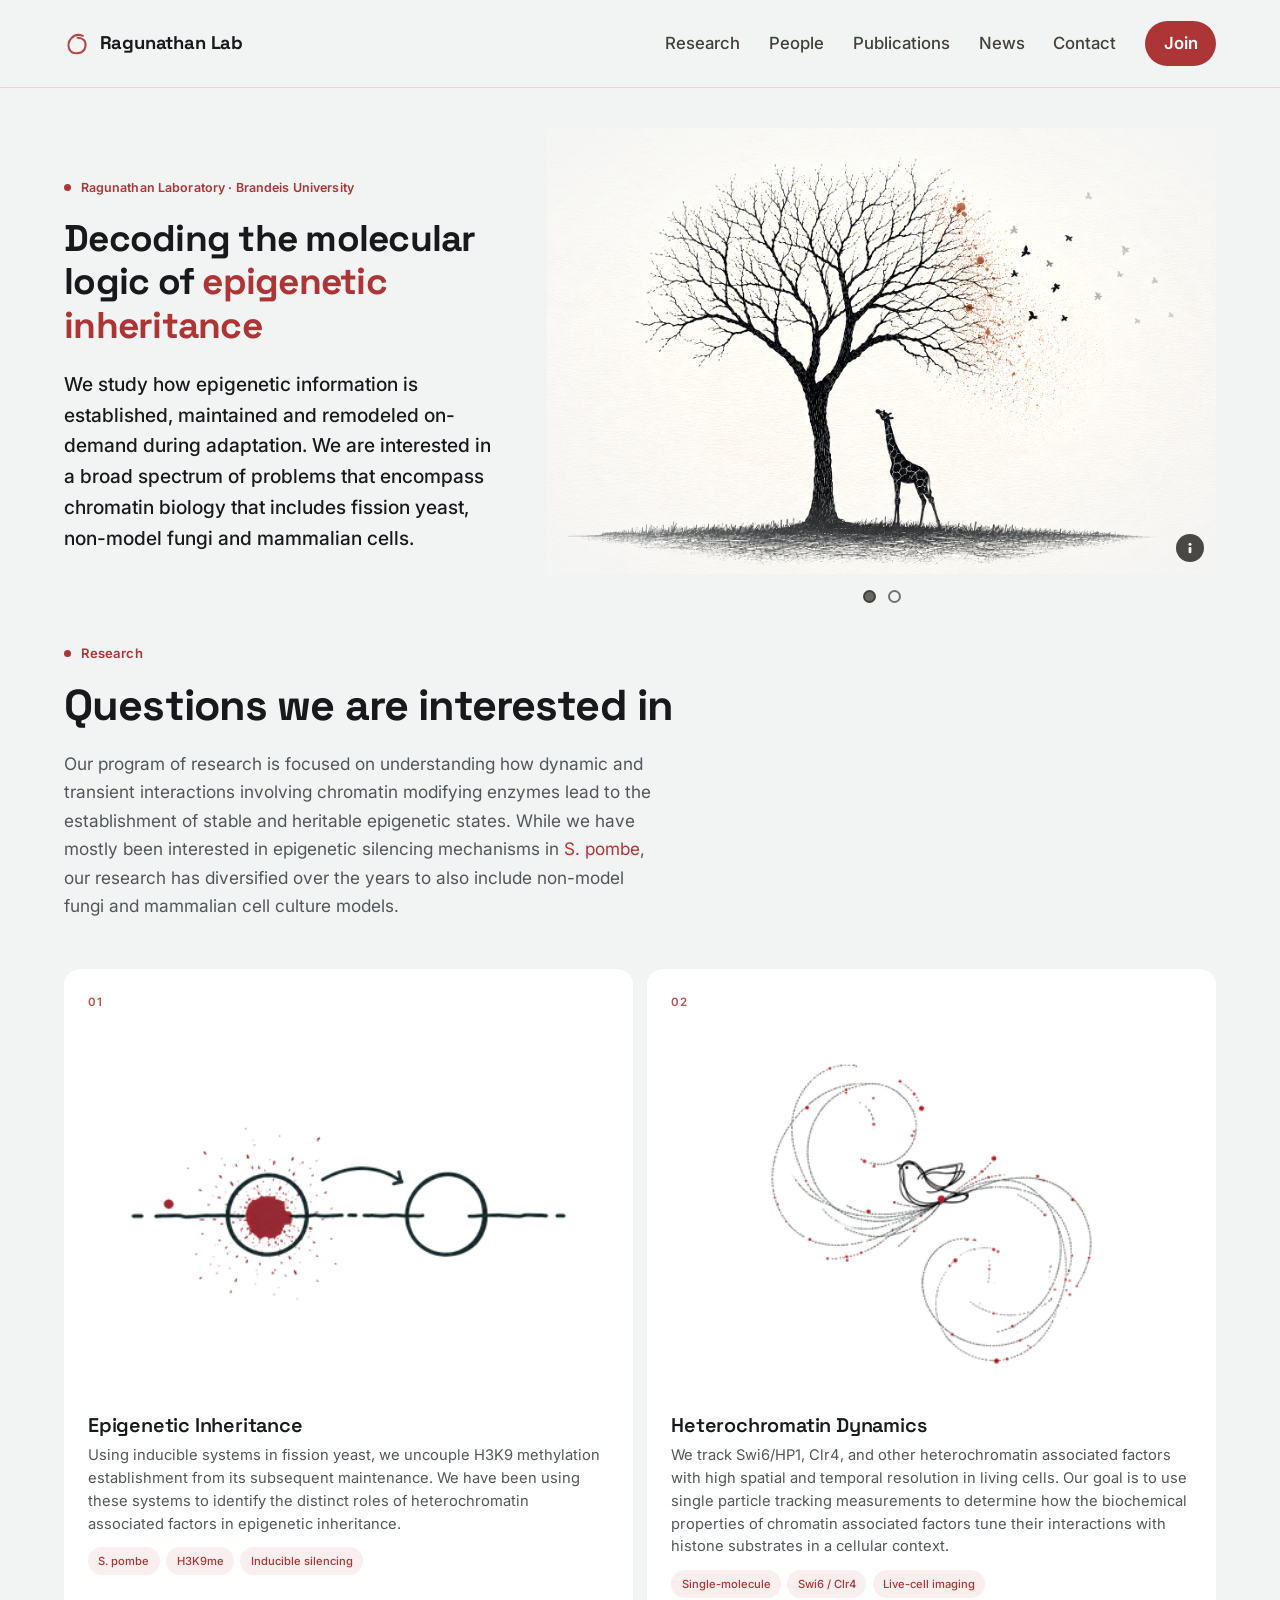
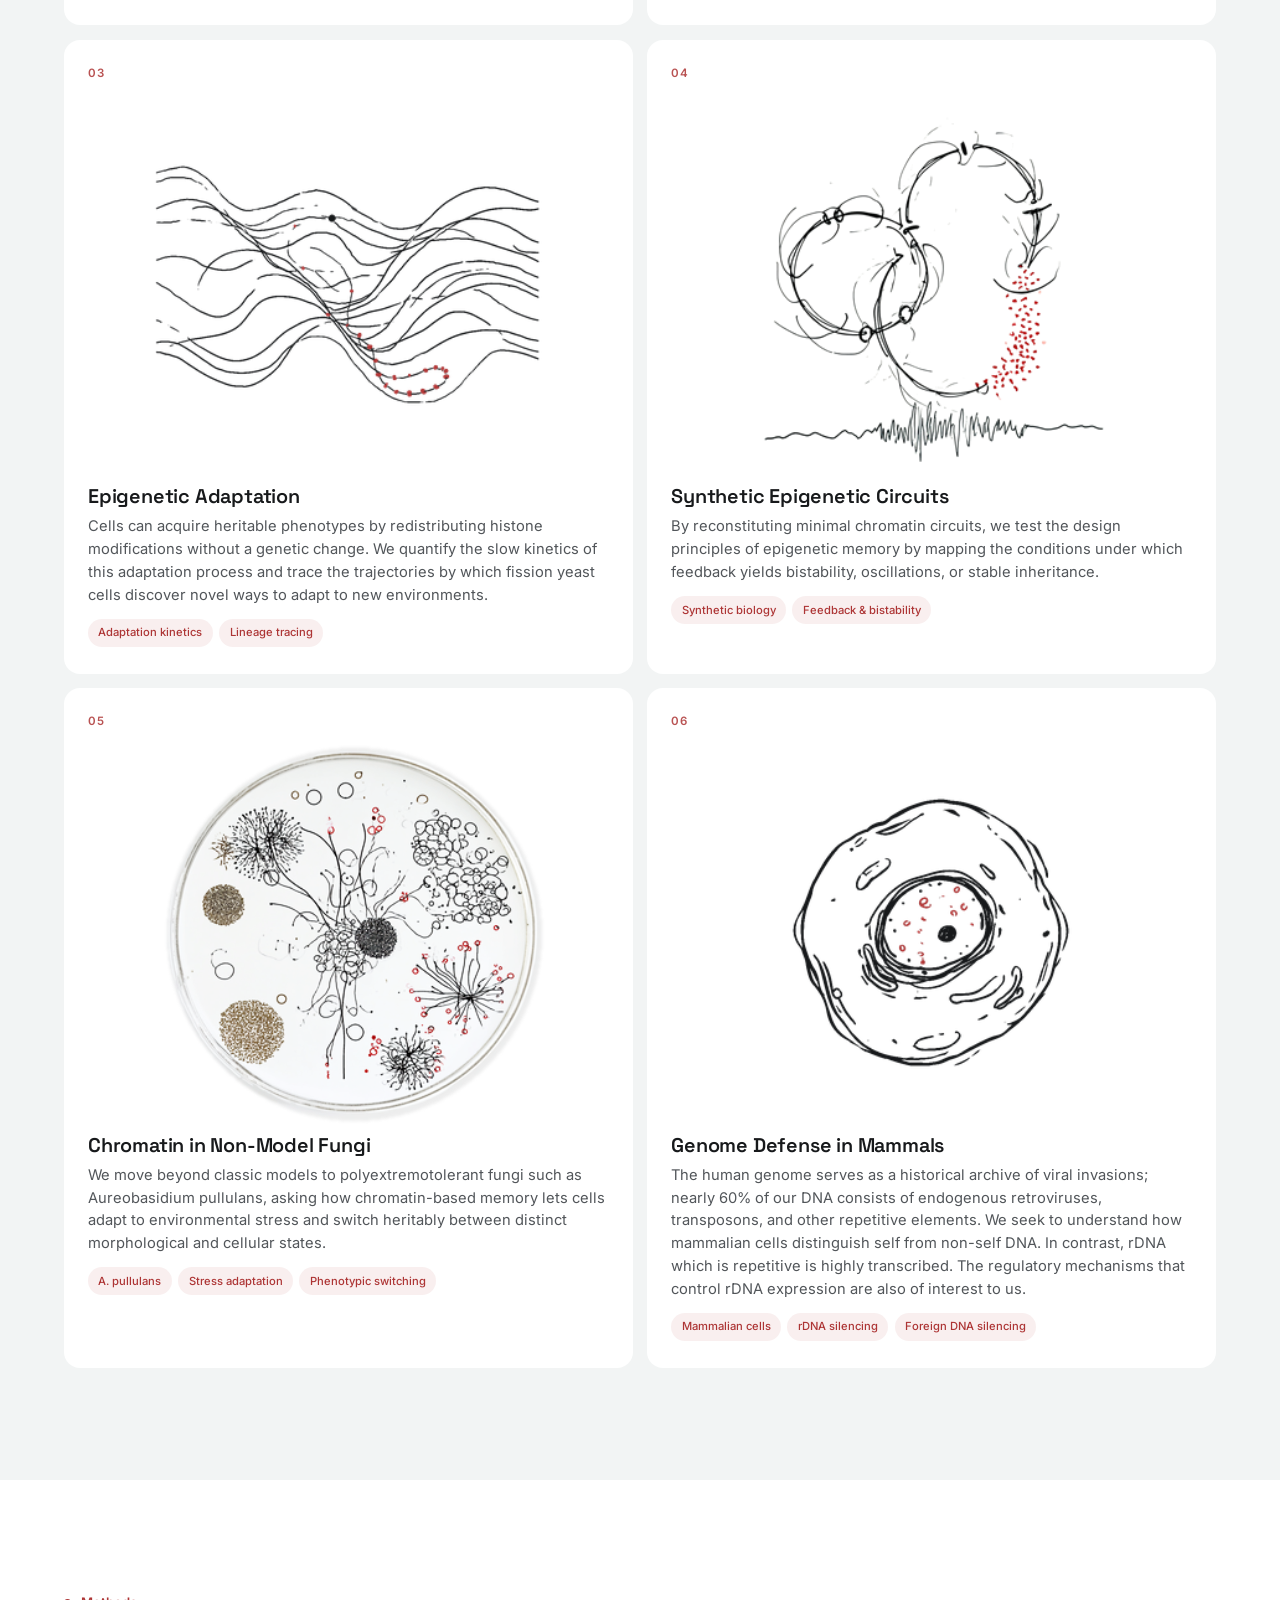
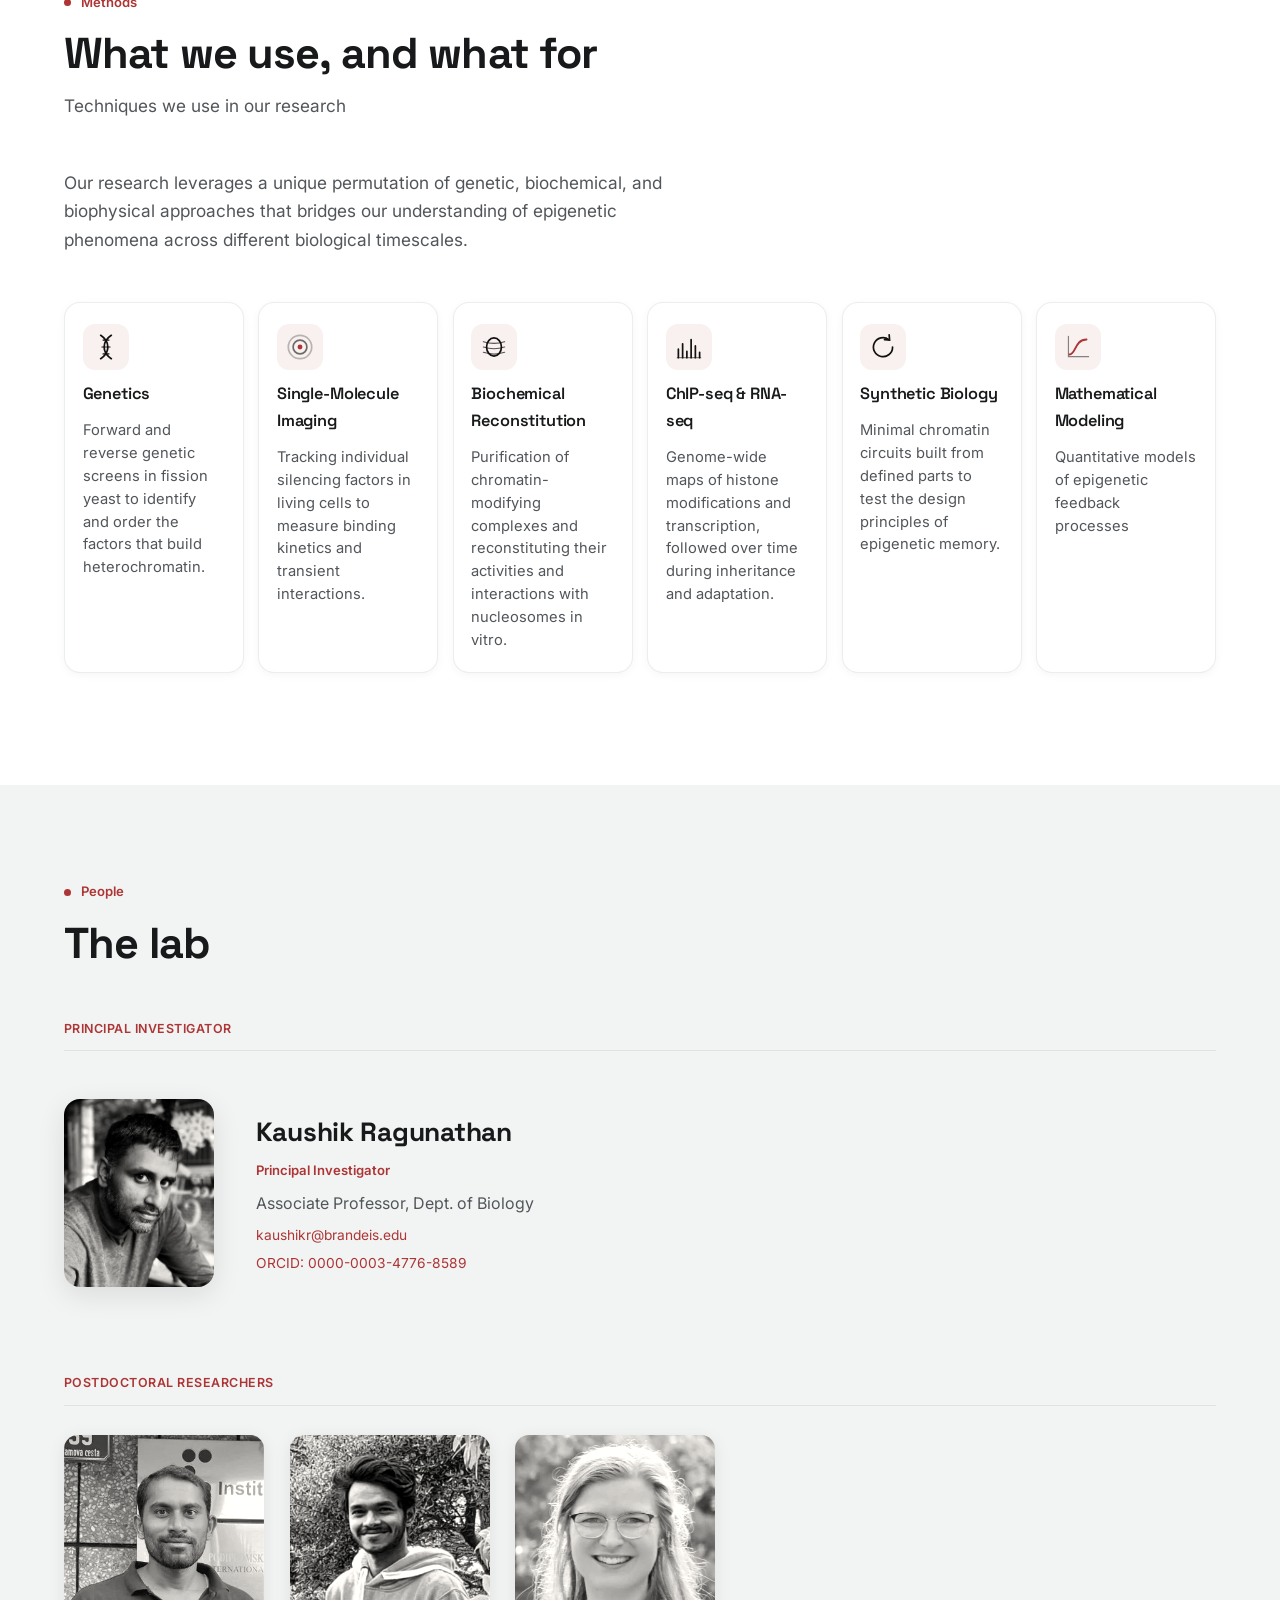
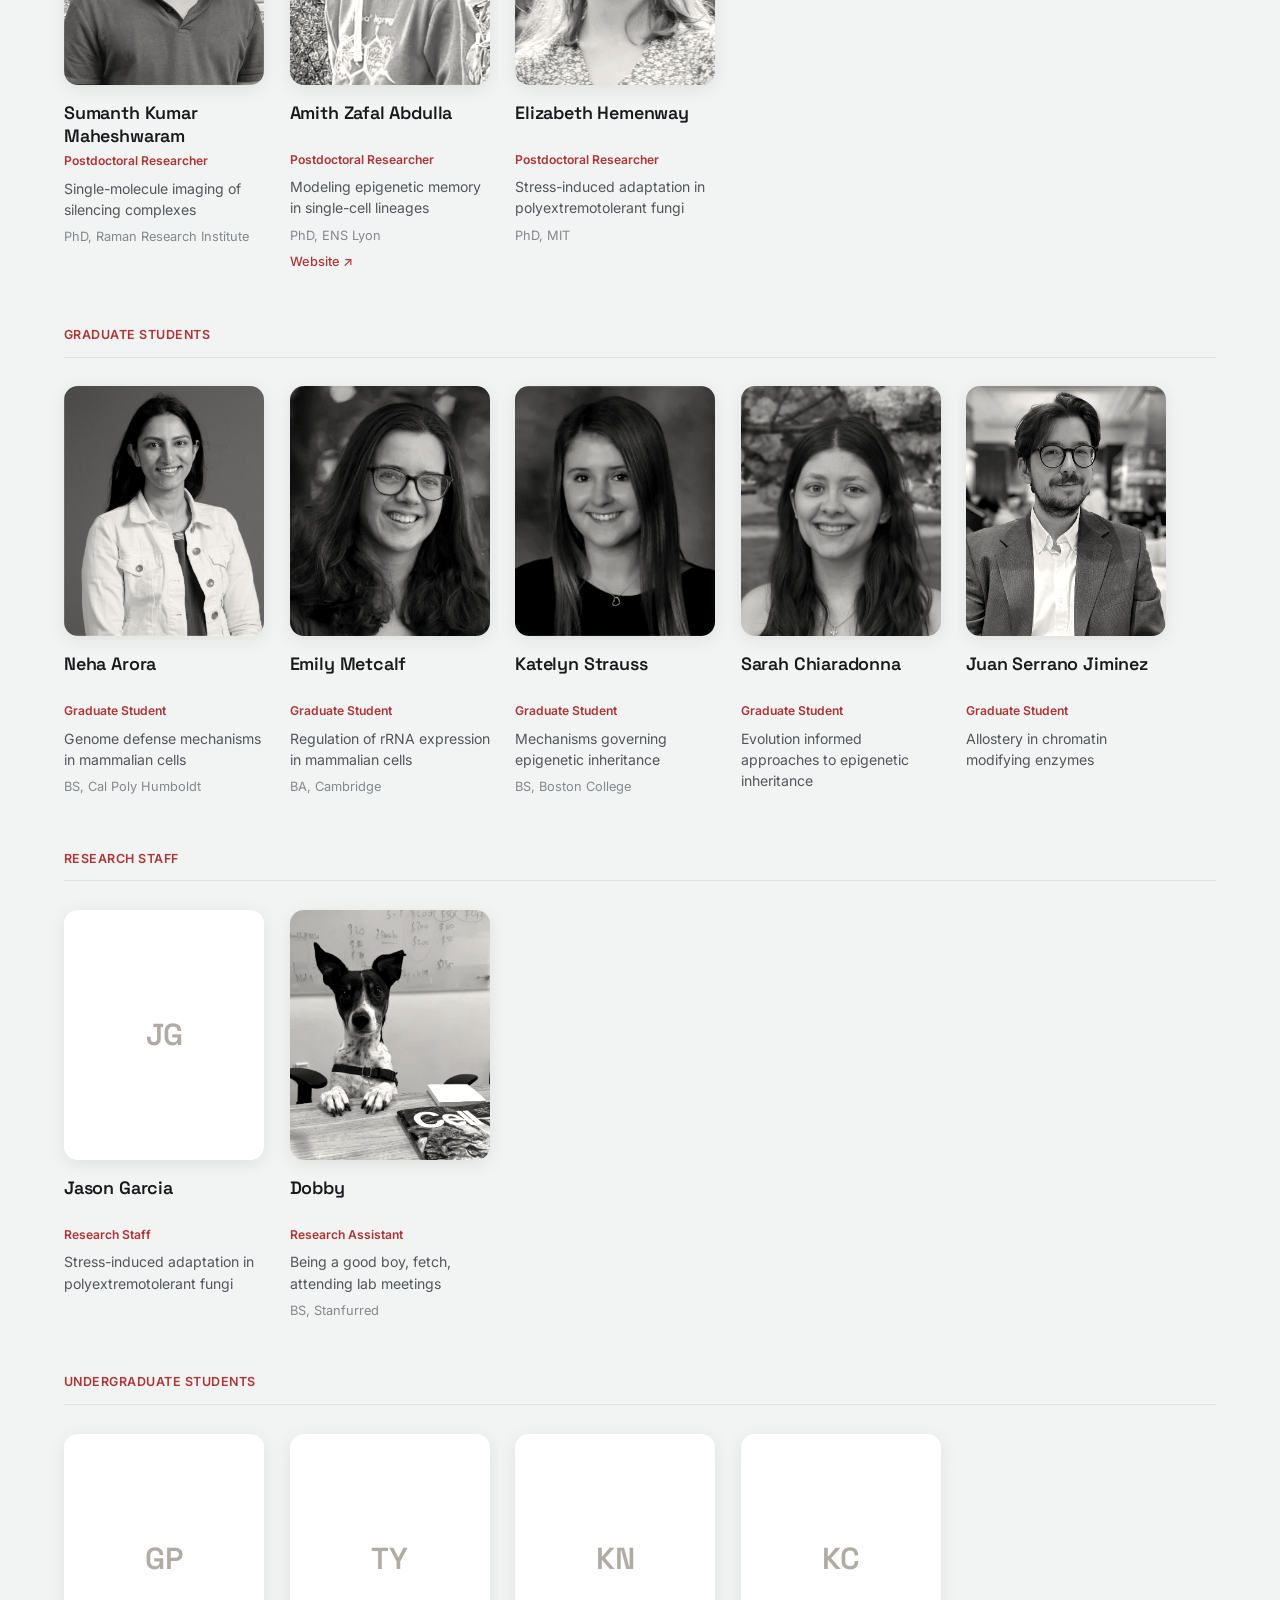
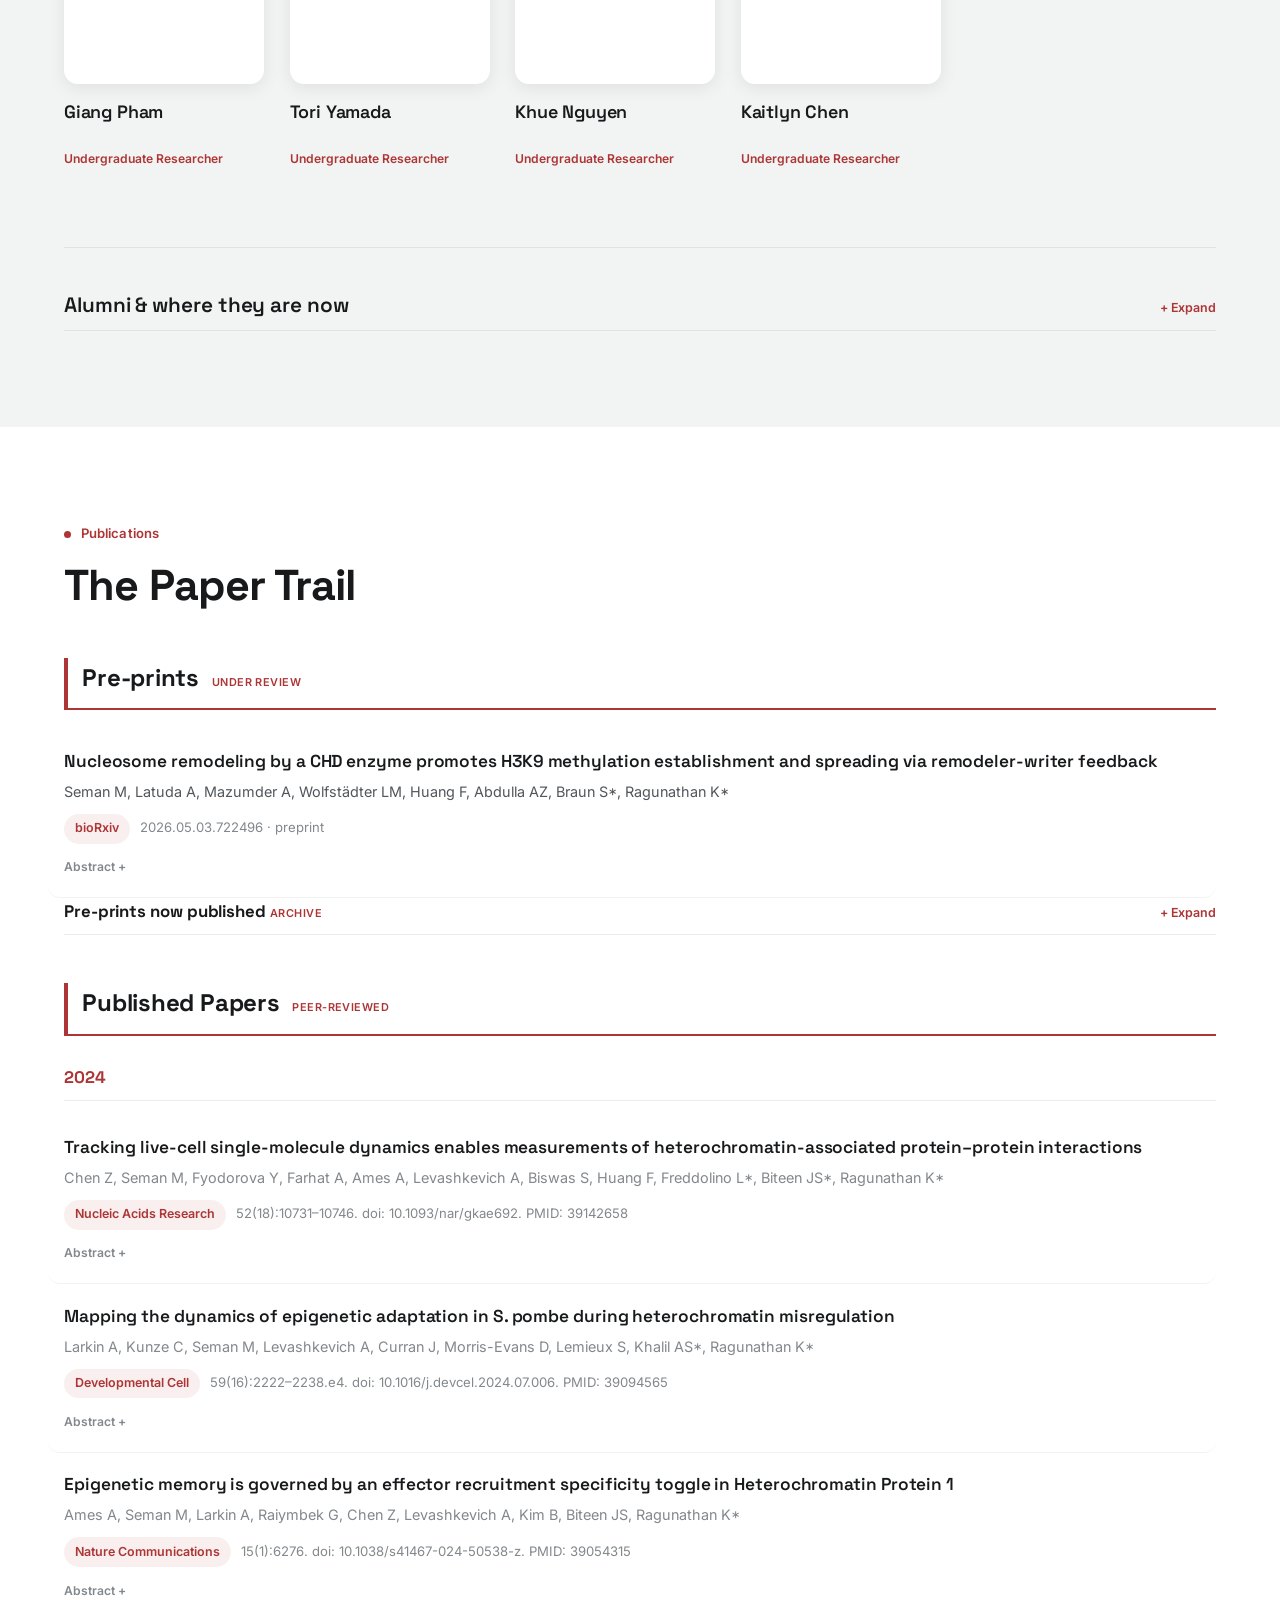
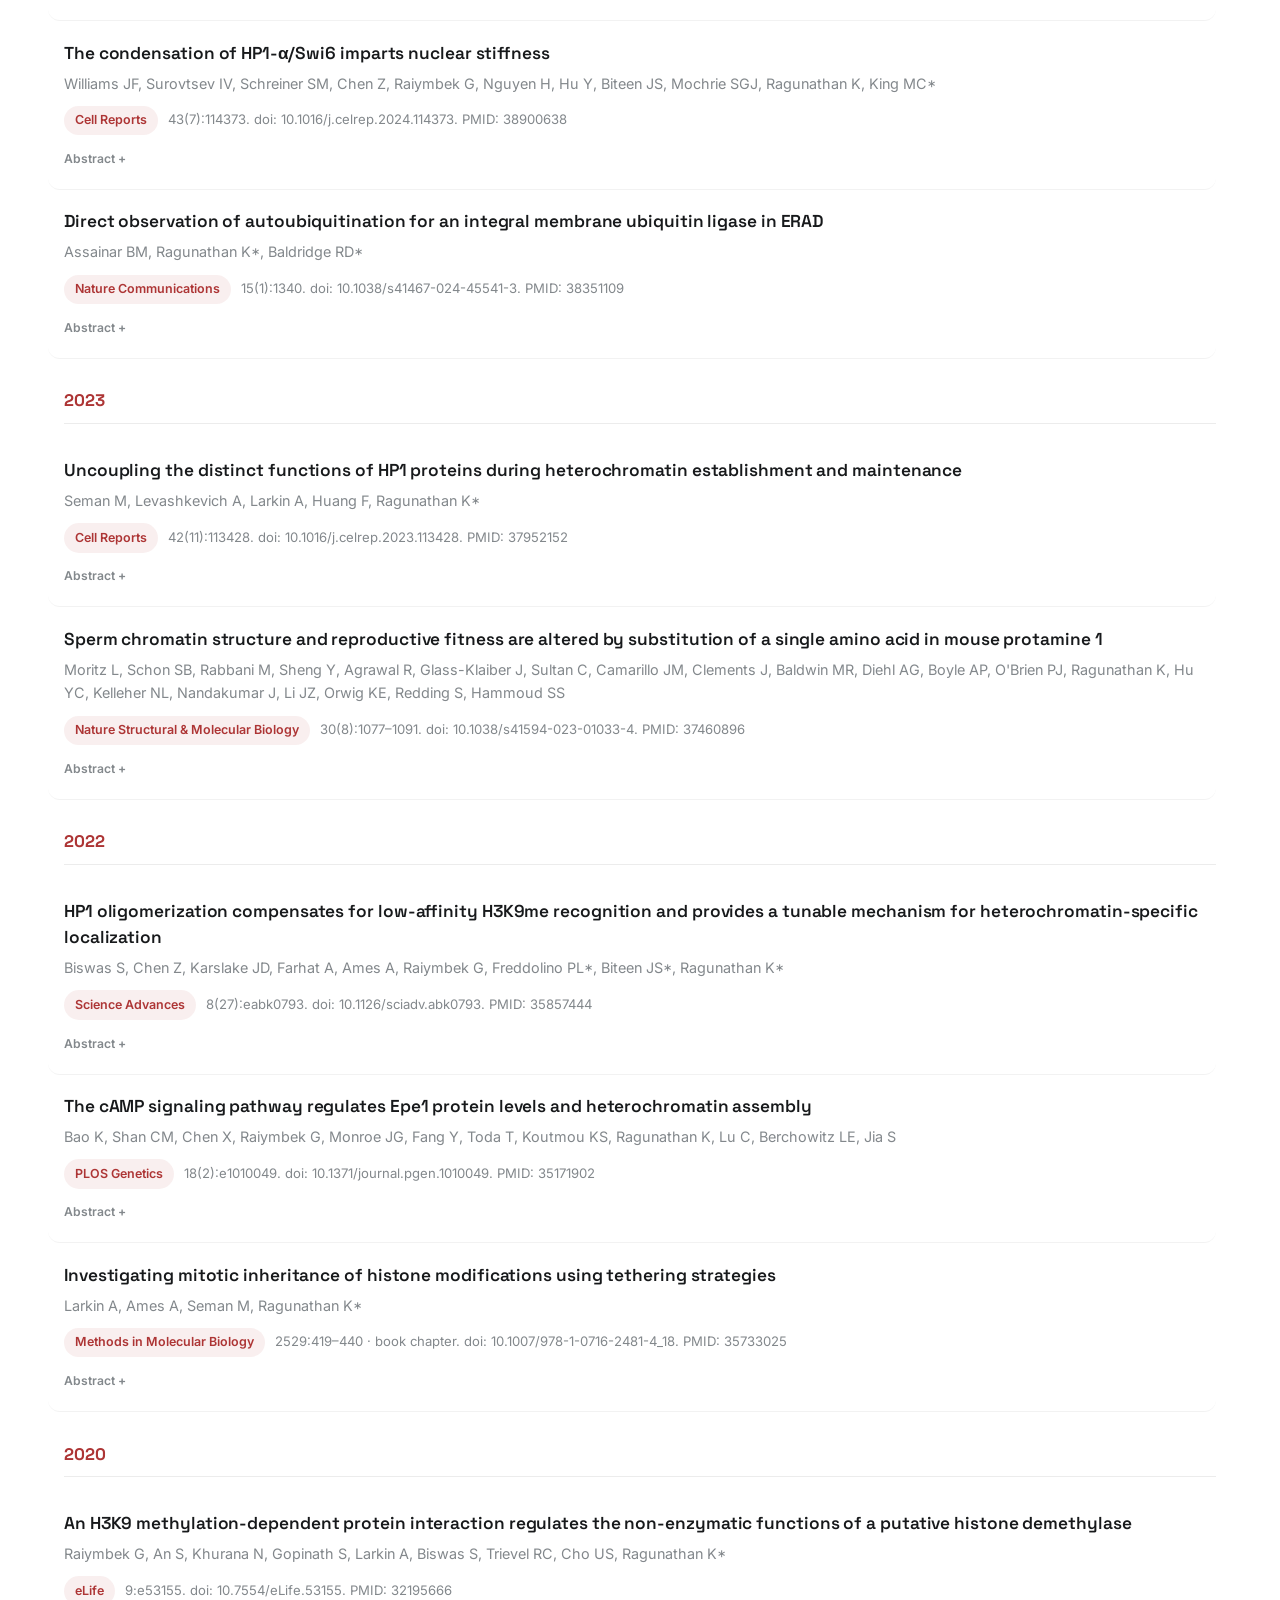
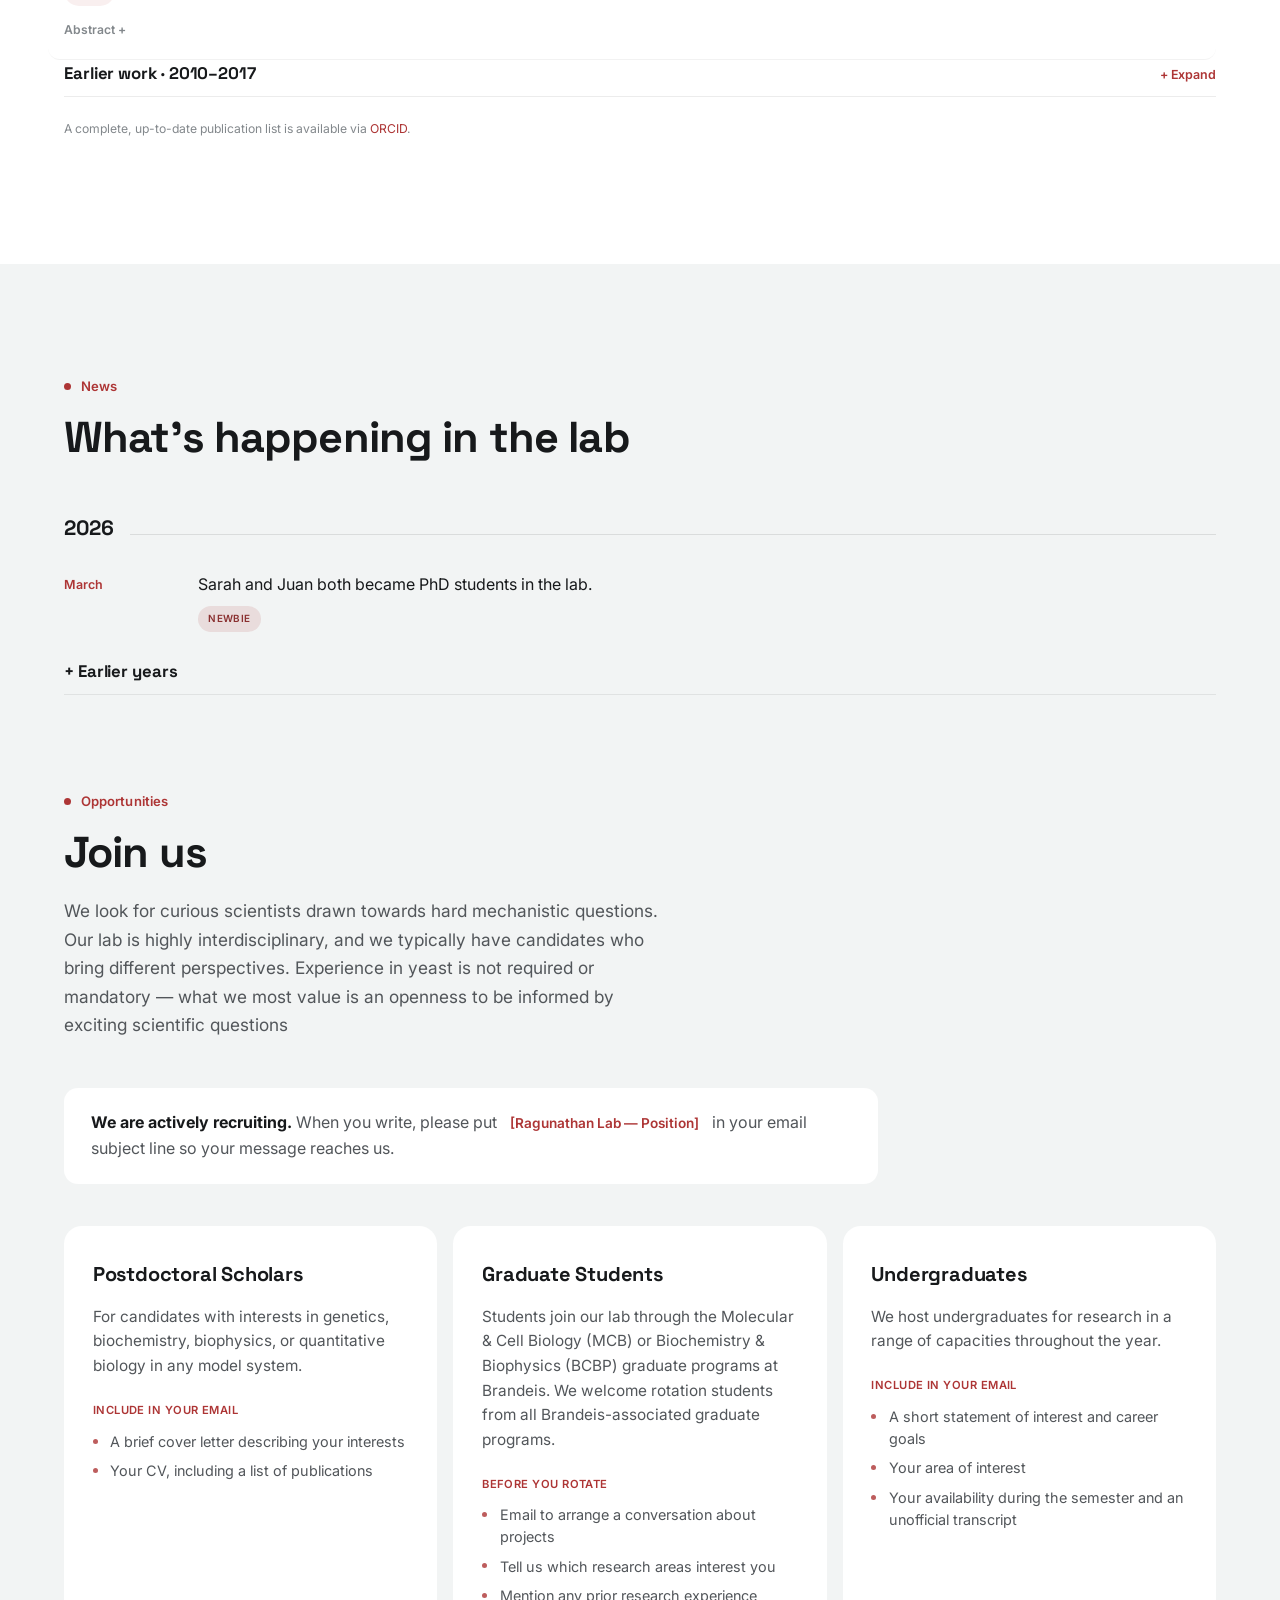
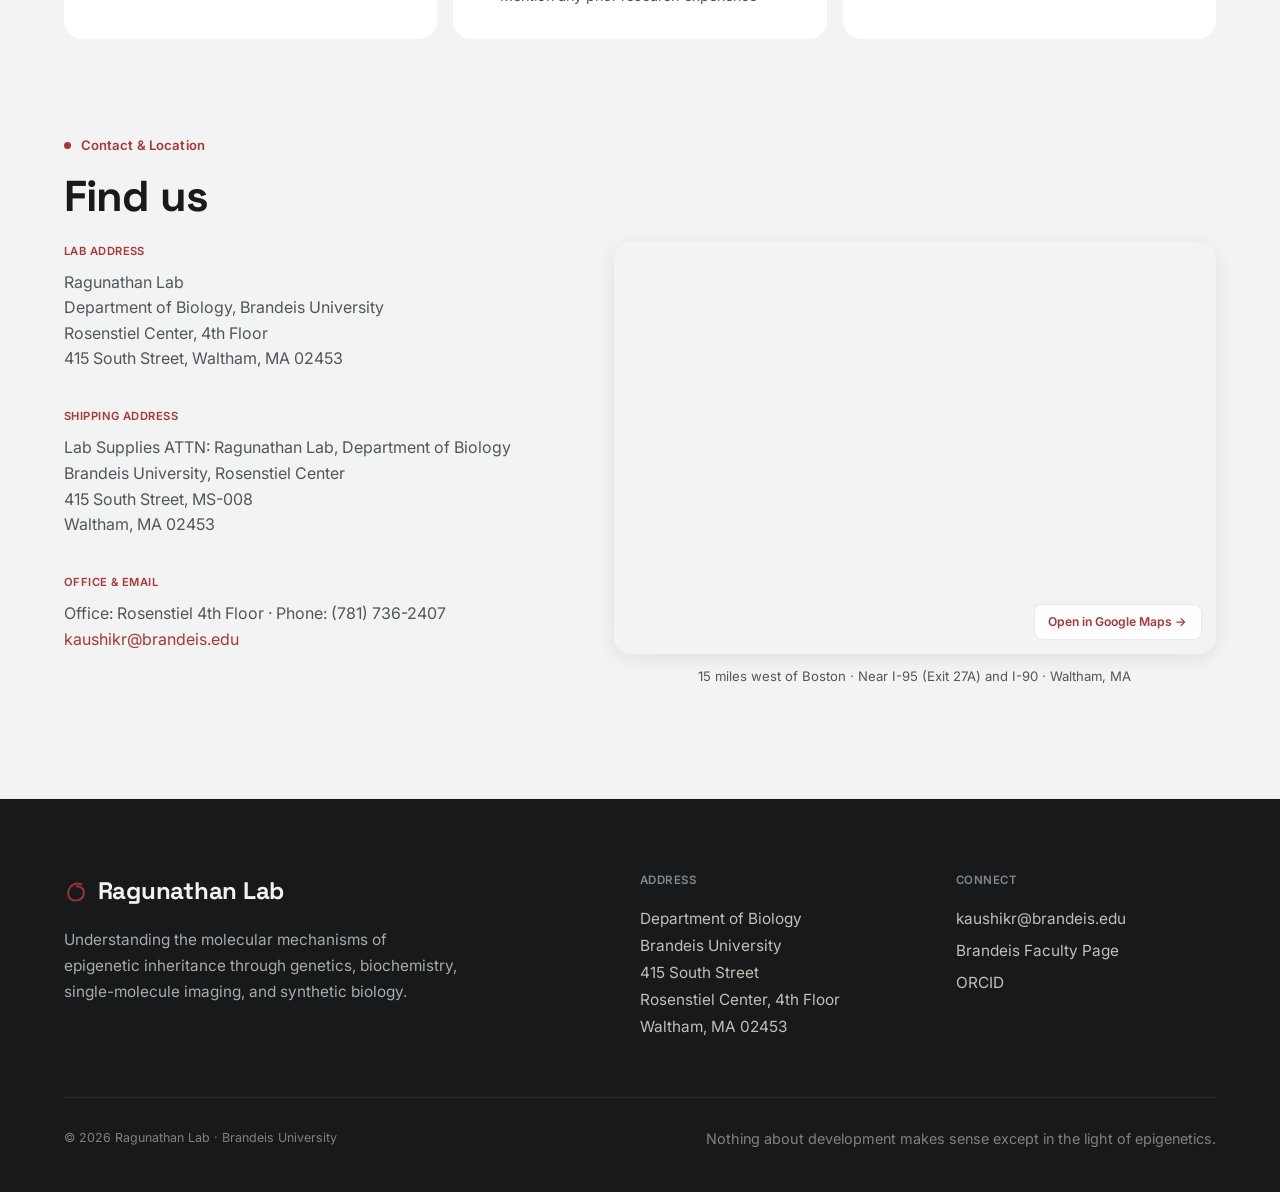
==== commit 2a38afcd: "Add Juan's photo, replacing initials placeholder Co-Authored-By: Claude Sonnet 4.6 <noreply@anthropi" ====
--- a/index.html
+++ b/index.html
@@ -770,7 +770,7 @@
         <div class="member-bio">Evolution informed approaches to epigenetic inheritance</div>
       </div>
       <div class="member" data-reveal>
-        <div class="member-photo member-photo--placeholder"><span class="placeholder-initials">JS</span></div>
+        <div class="member-photo"><img src="assets/team-juan.jpg" alt="Juan Serrano Jiminez"></div>
         <h3 class="member-name">Juan Serrano Jiminez</h3>
         <div class="member-role">Graduate Student</div>
         <div class="member-bio">Allostery in chromatin modifying enzymes</div>
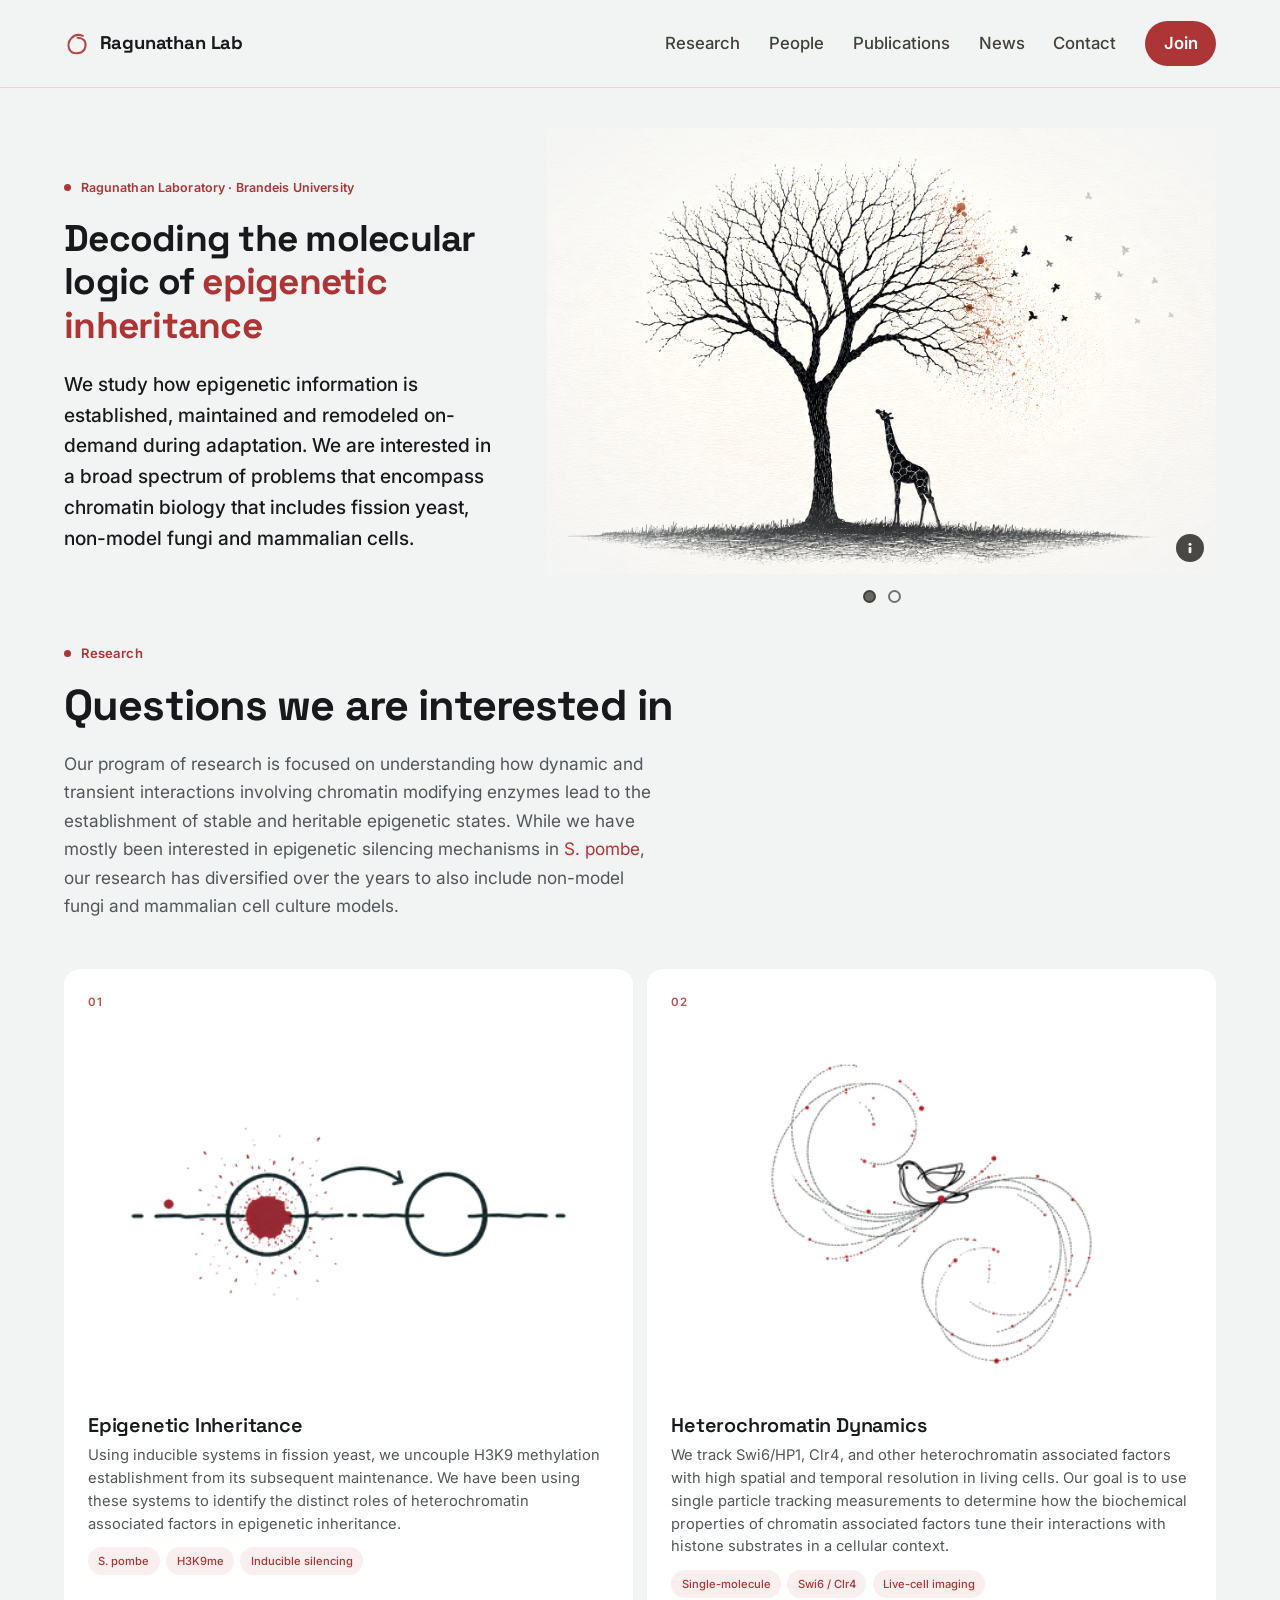
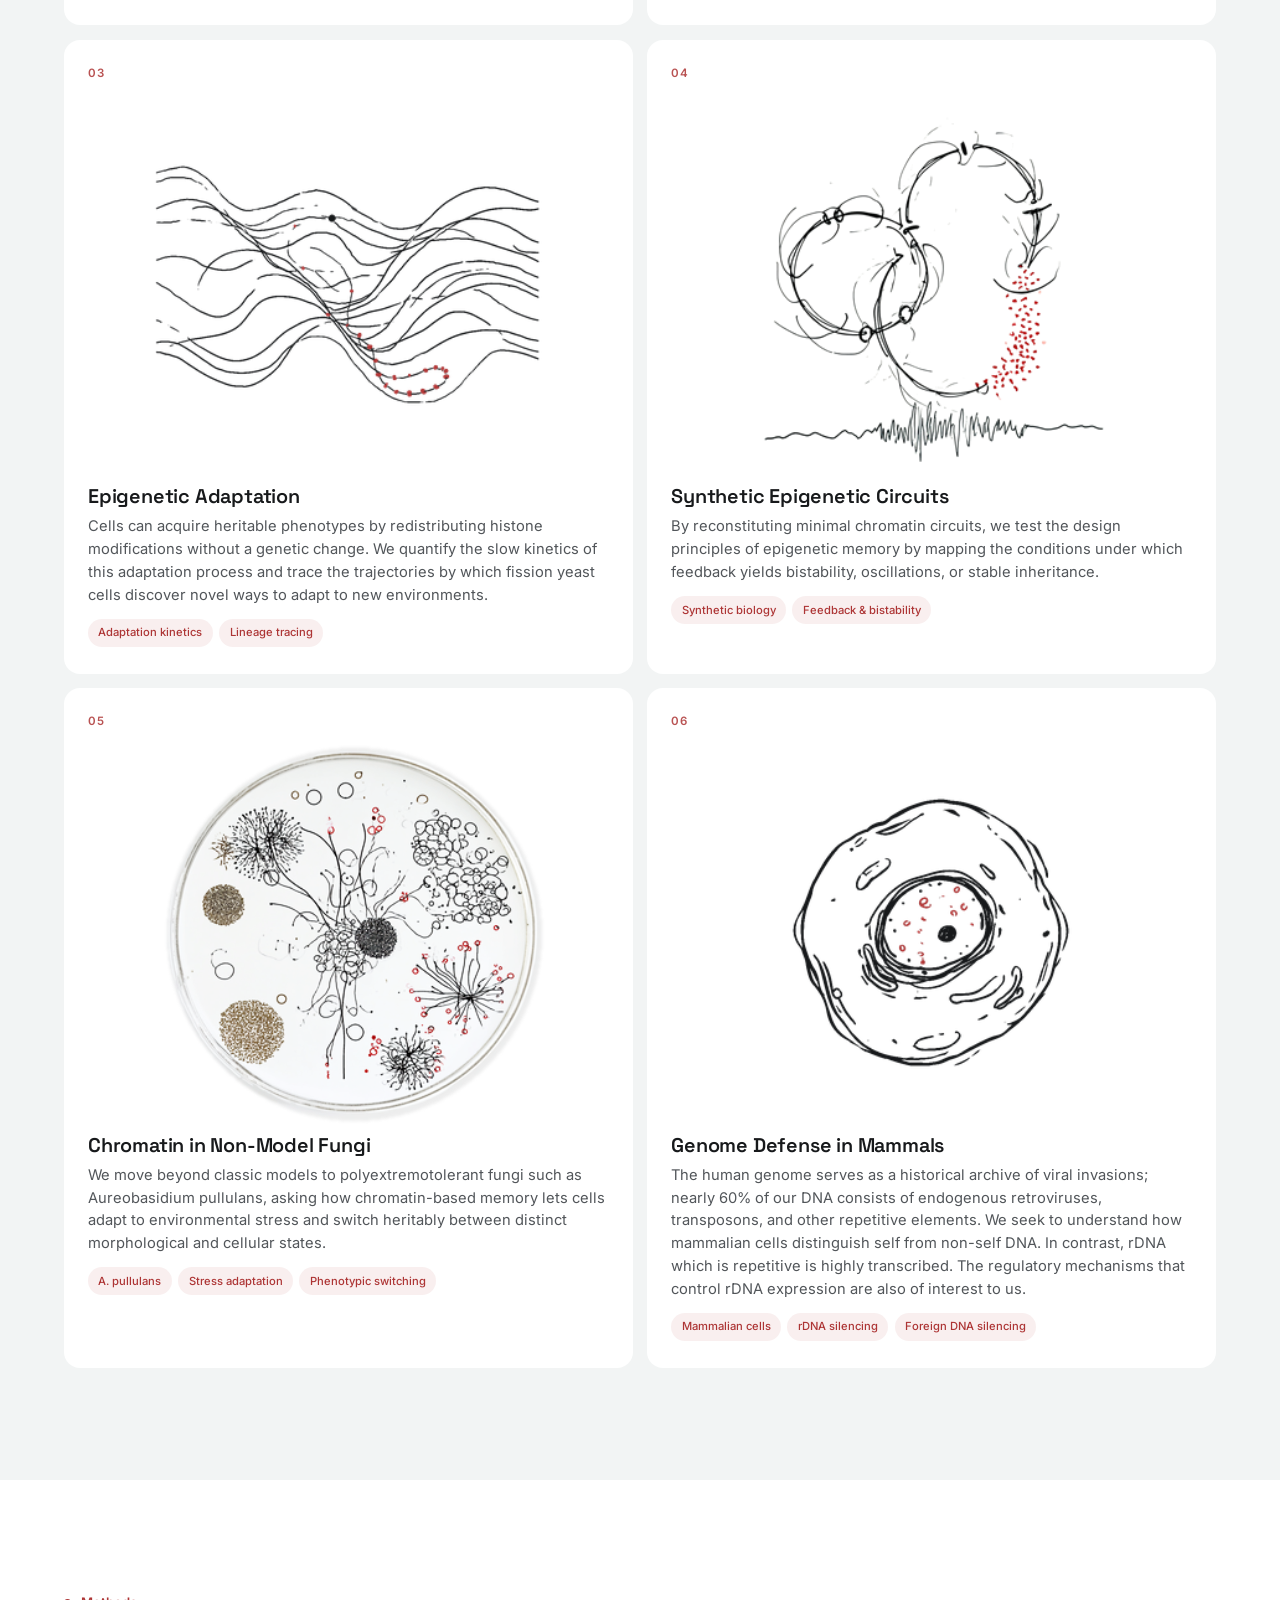
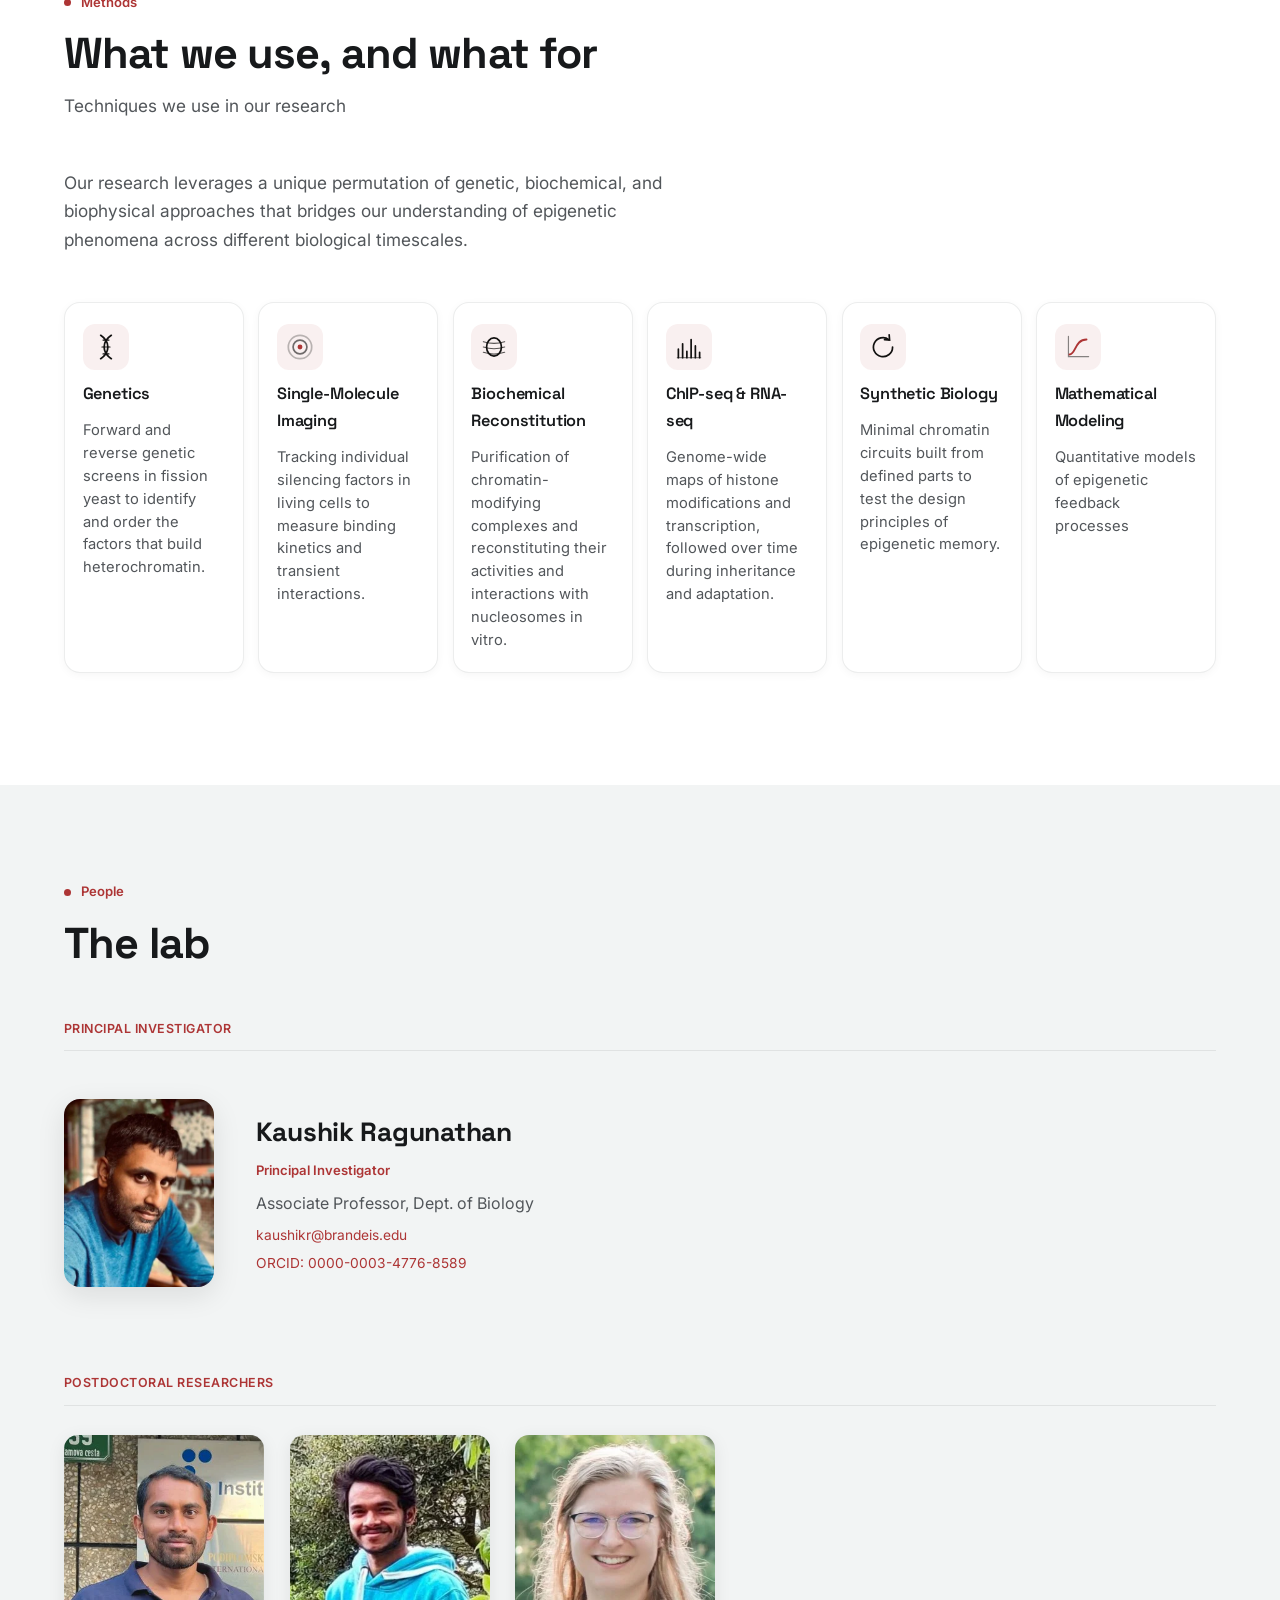
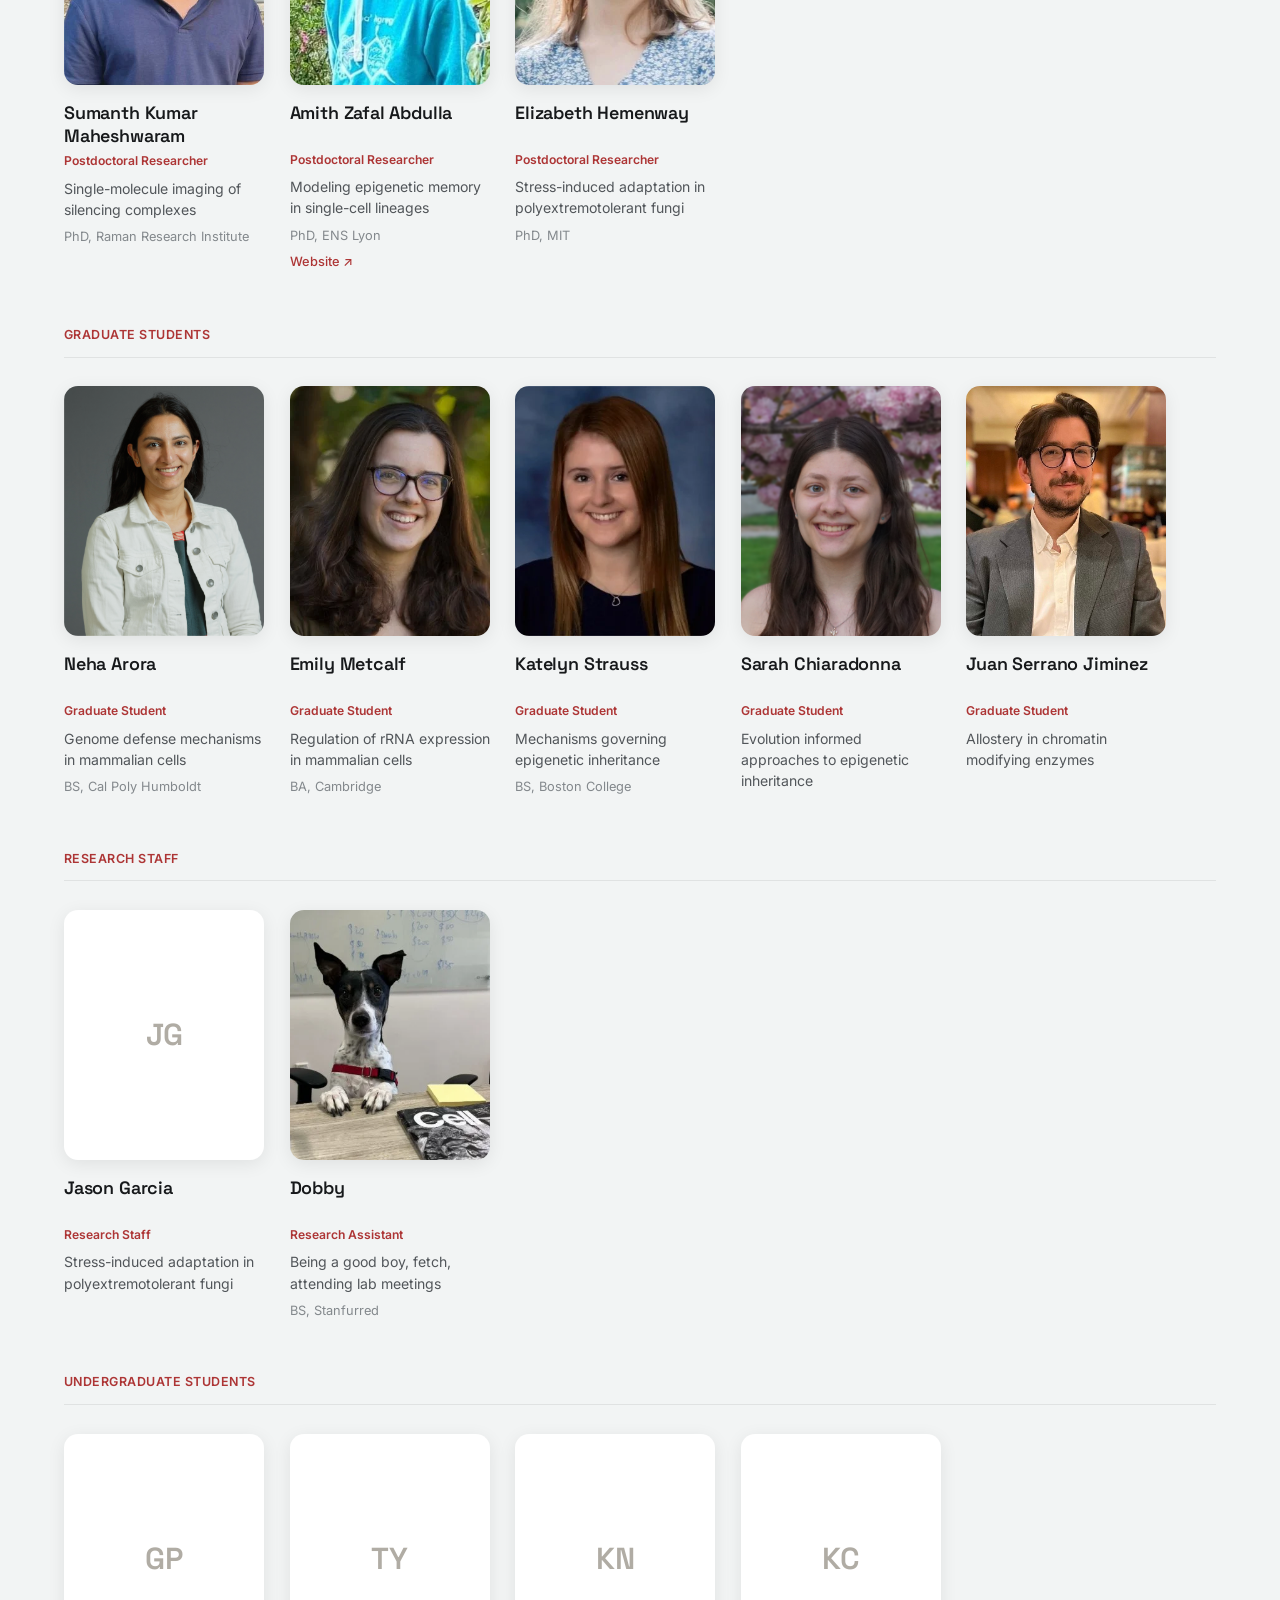
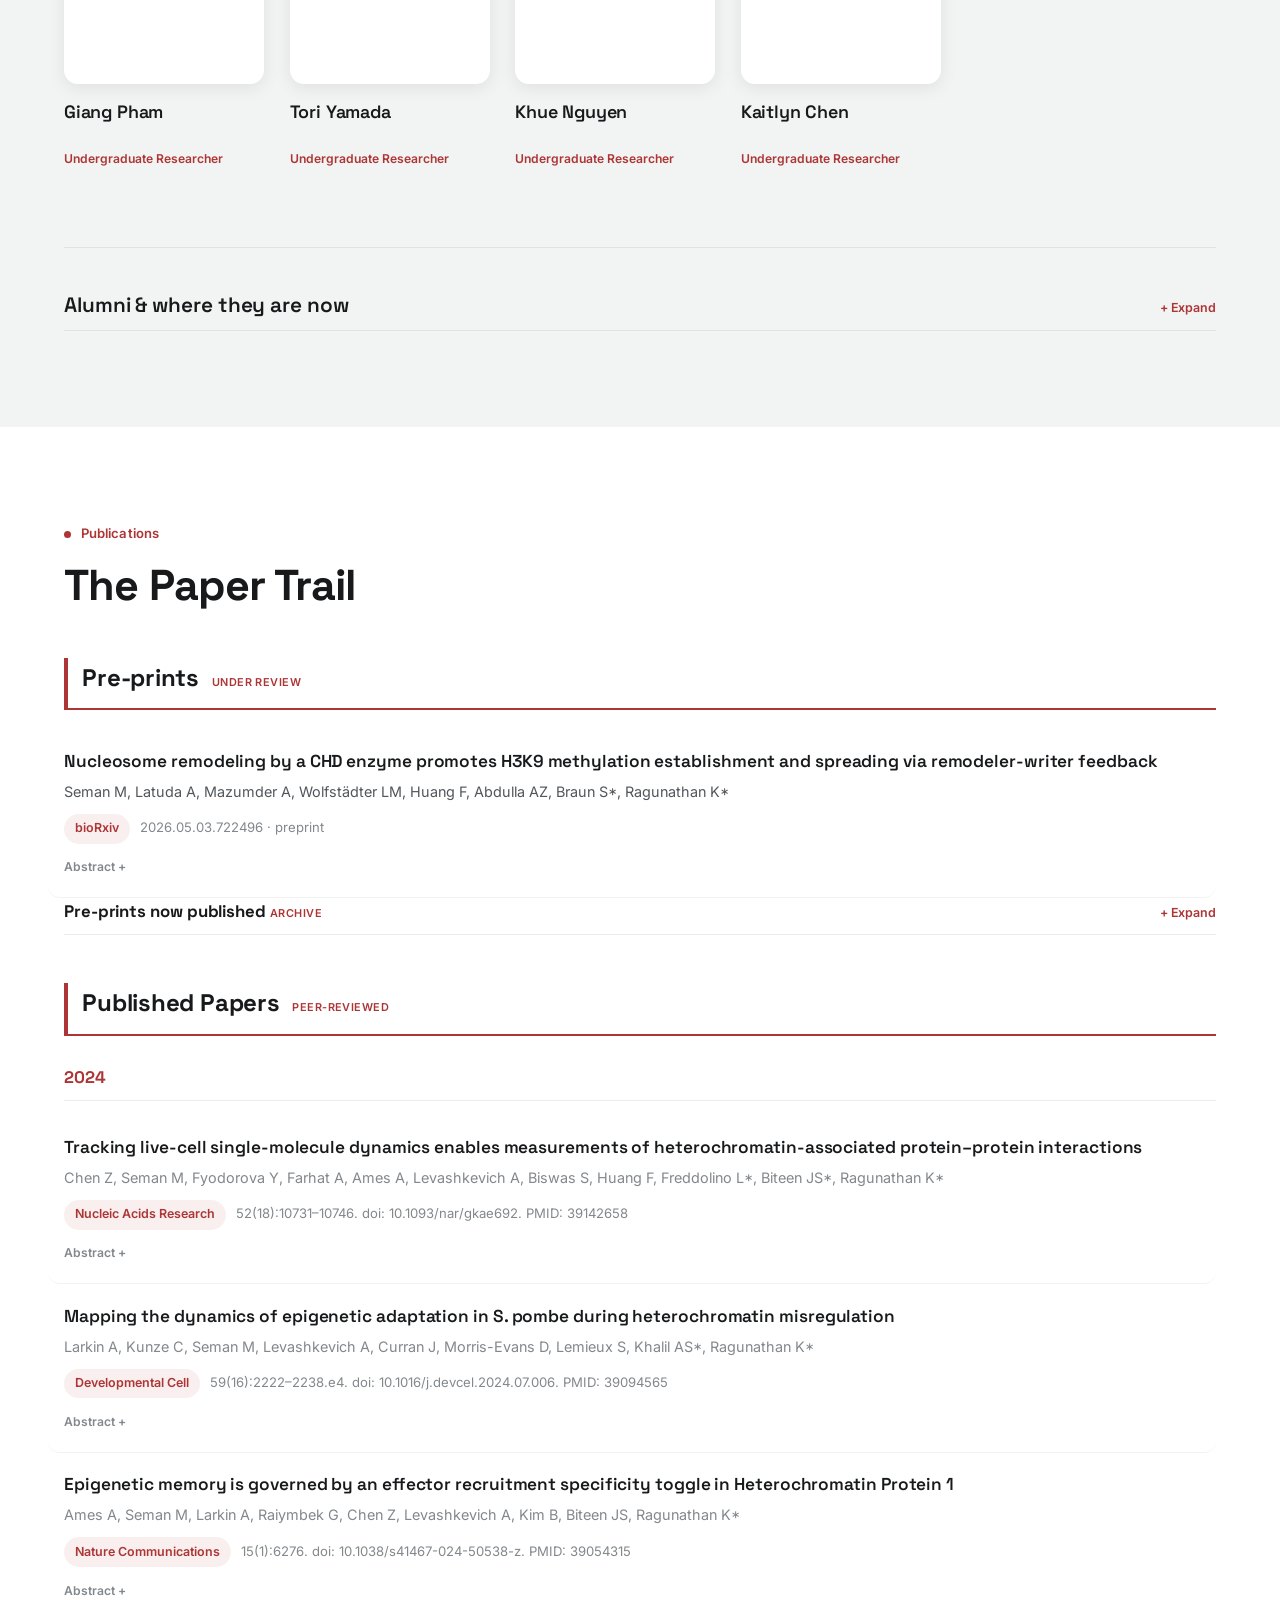
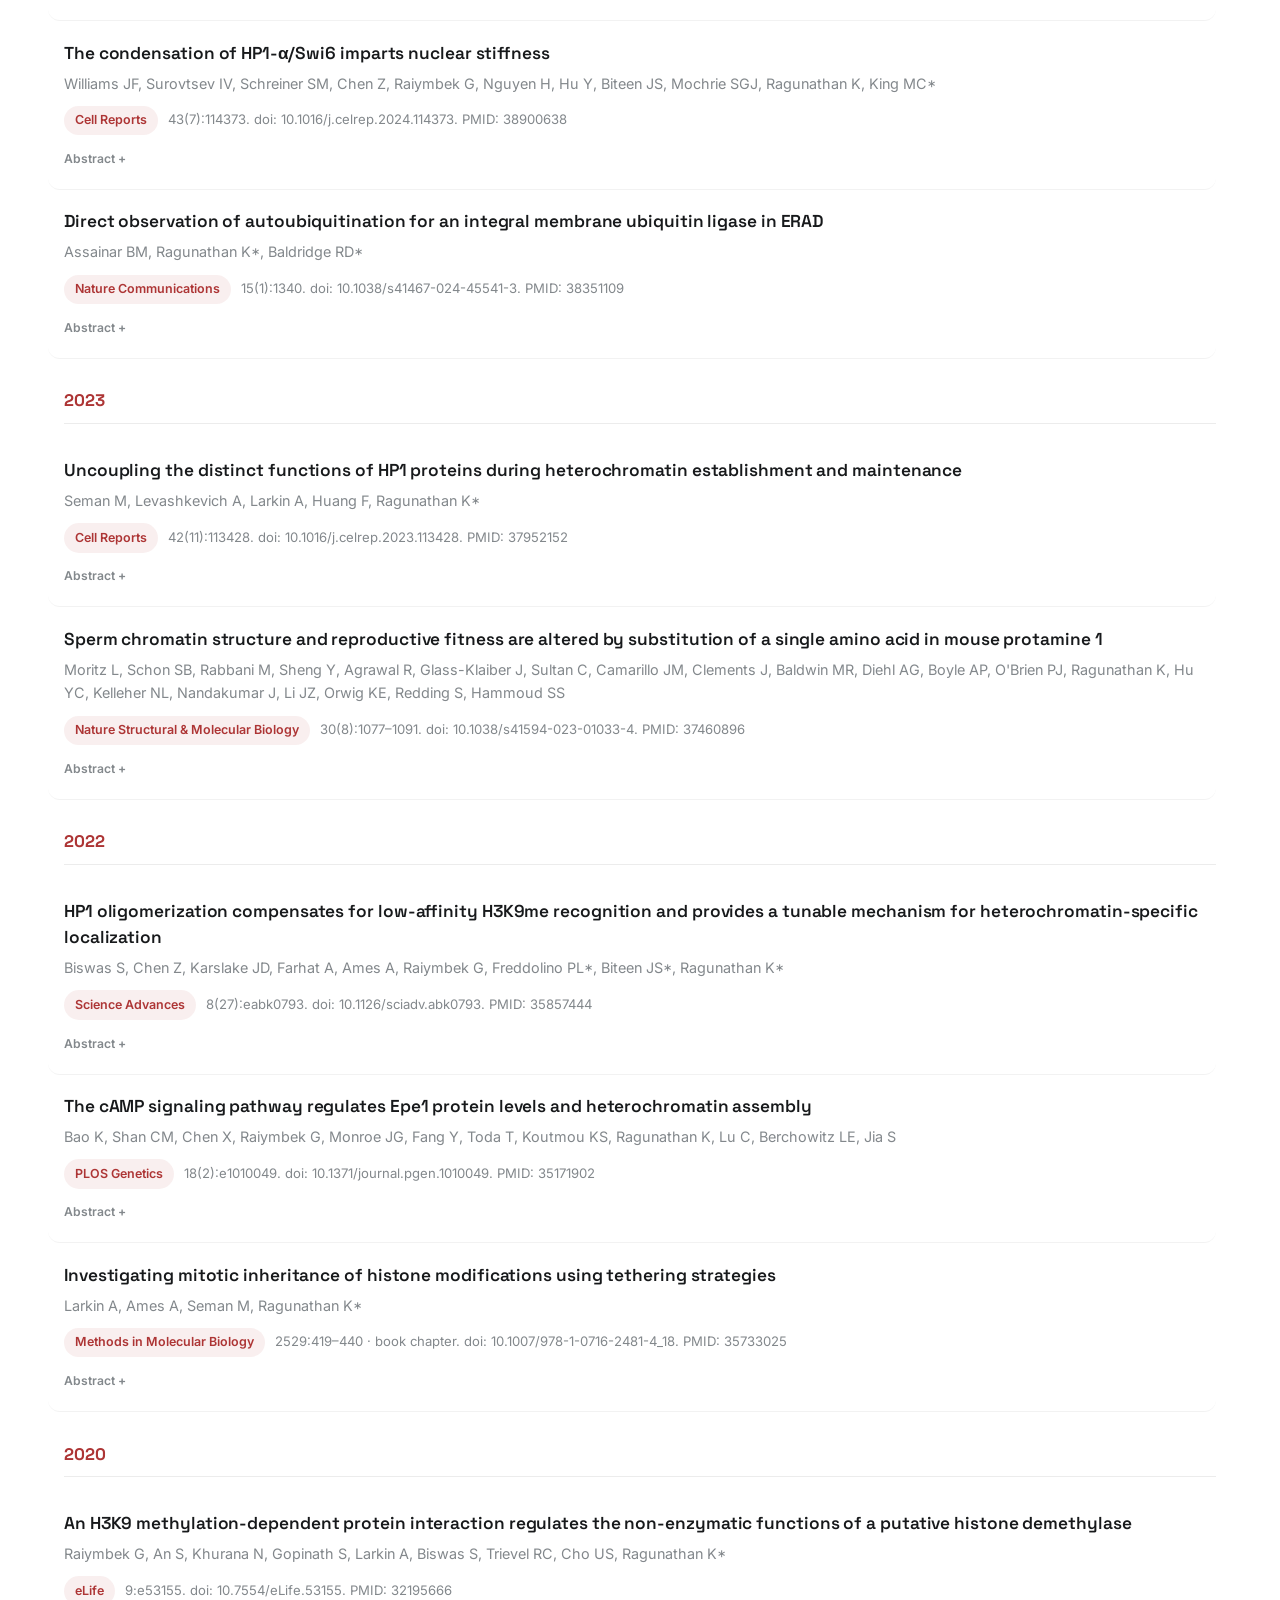
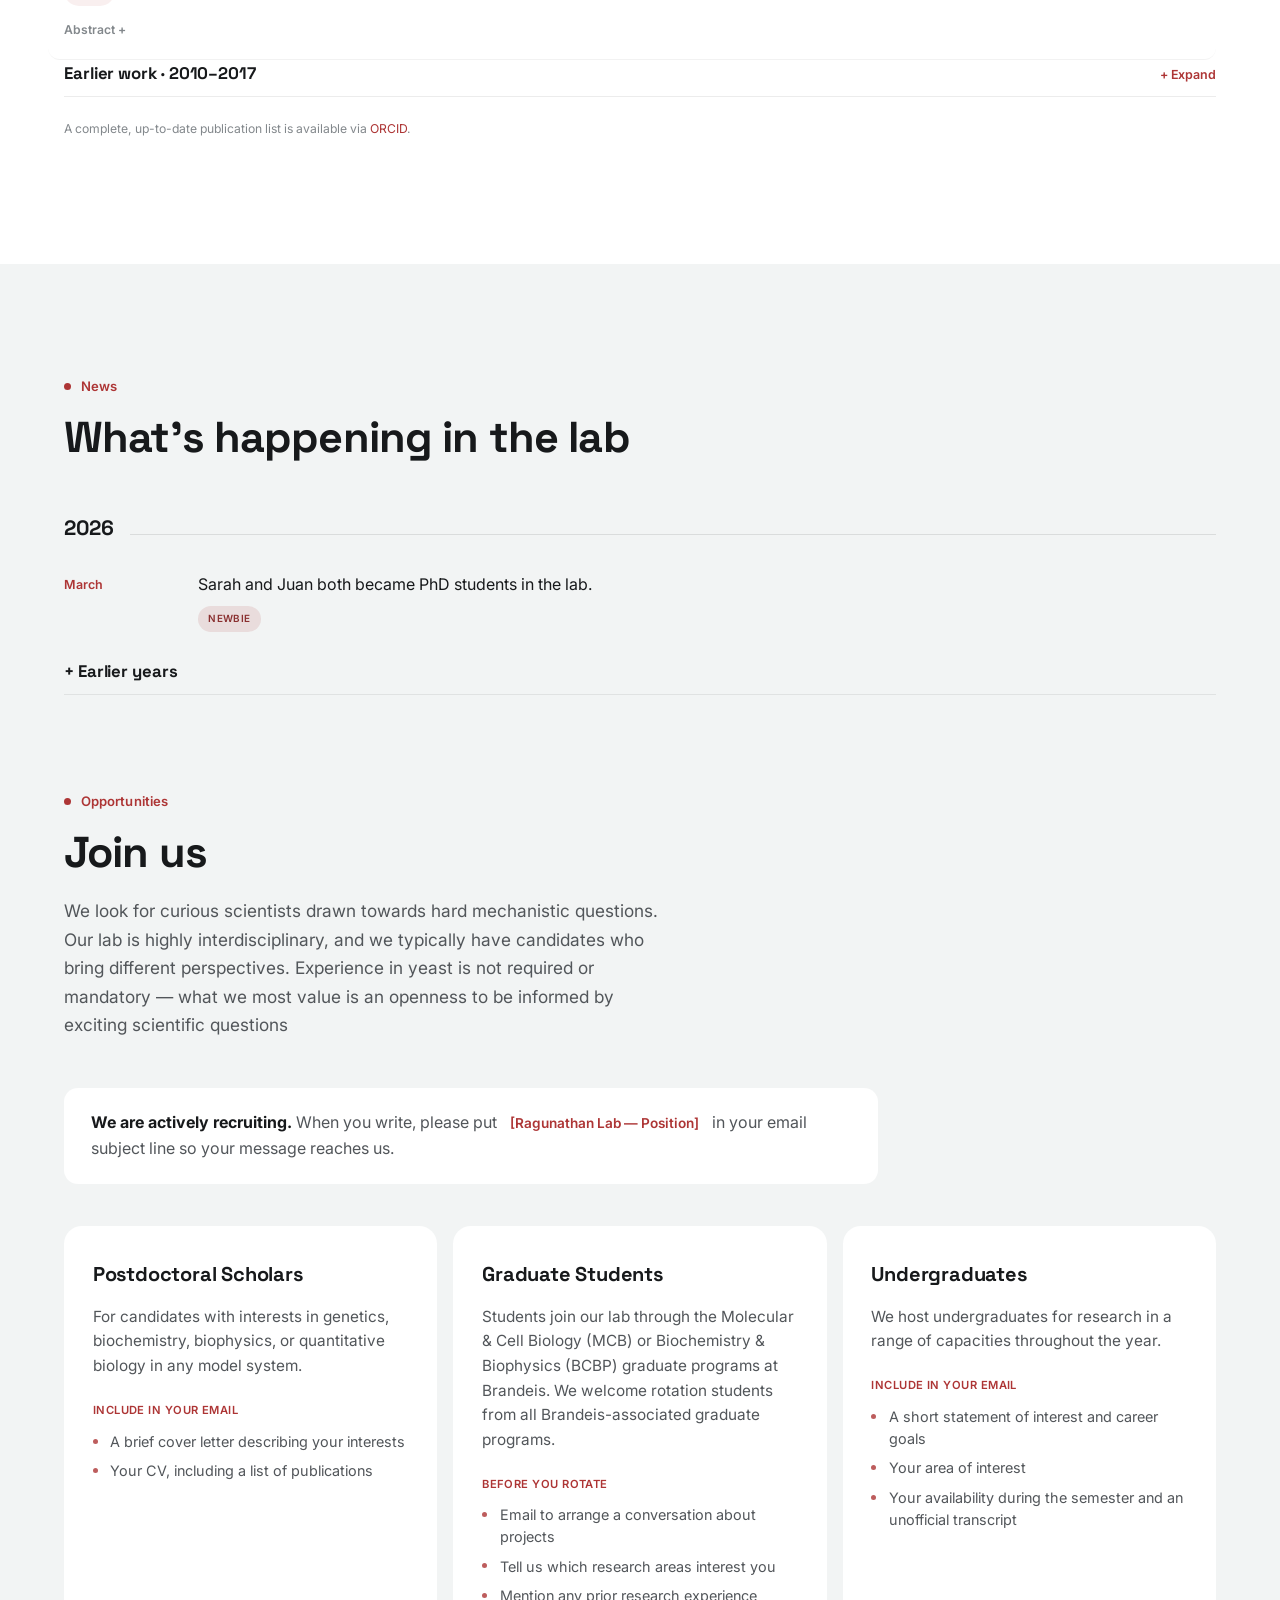
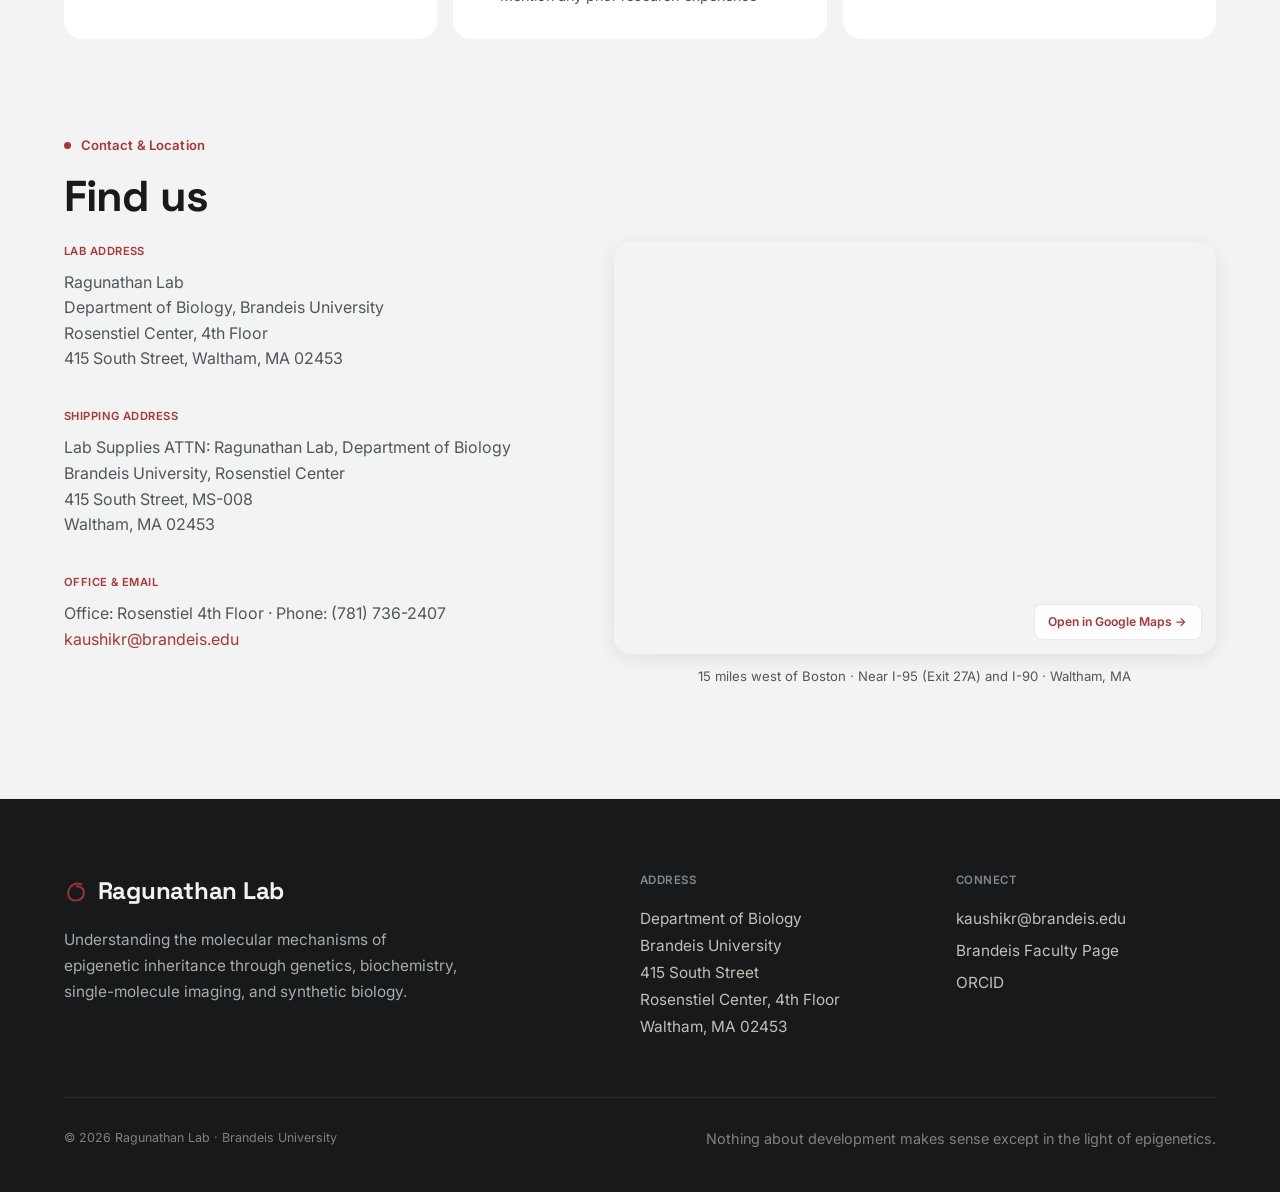
==== commit 5d054ea9: "Show all team photos in full color, remove grayscale hover effect Co-Authored-By: Claude Sonnet 4.6 " ====
--- a/index.html
+++ b/index.html
@@ -291,8 +291,7 @@
   width: 150px; aspect-ratio: 4/5; flex-shrink: 0; border-radius: 16px; overflow: hidden;
   box-shadow: 0 8px 28px rgba(18,17,16,0.10);
 }
-.pi-photo img { width: 100%; height: 100%; object-fit: cover; object-position: center 15%; filter: grayscale(100%) contrast(108%) brightness(1.04) sepia(8%); transition: filter 0.5s, transform 0.5s; }
-.pi-photo:hover img { filter: grayscale(0%) contrast(102%) brightness(1.05) sepia(0%); transform: scale(1.05); }
+.pi-photo img { width: 100%; height: 100%; object-fit: cover; object-position: center 15%; }
 .pi-name { font-family: 'Space Grotesk', sans-serif; font-size: 1.65rem; font-weight: 700; margin: 0 0 0.3rem; color: var(--ink); letter-spacing: -0.01em; }
 .pi-role { font-family: 'Inter', sans-serif; font-size: 0.82rem; font-weight: 600; letter-spacing: 0; color: var(--beni); margin-bottom: 0.6rem; }
 .pi-dept { font-family: 'Inter', sans-serif; font-size: 1rem; color: var(--ink-soft); line-height: 1.5; margin-bottom: 0.55rem; }
@@ -306,8 +305,7 @@
   width: 100%; aspect-ratio: 4/5; margin: 0 0 1rem; border-radius: 14px; overflow: hidden;
   box-shadow: 0 4px 18px rgba(18,17,16,0.08);
 }
-.member-photo img { width: 100%; height: 100%; object-fit: cover; object-position: center 15%; filter: grayscale(100%) contrast(108%) brightness(1.04) sepia(8%); transition: filter 0.5s, transform 0.5s; }
-.member-photo:hover img { filter: grayscale(0%) contrast(102%) brightness(1.05) sepia(0%); transform: scale(1.05); }
+.member-photo img { width: 100%; height: 100%; object-fit: cover; object-position: center 15%; }
 .member-photo--placeholder {
   display: flex; align-items: center; justify-content: center;
   background: var(--surface);
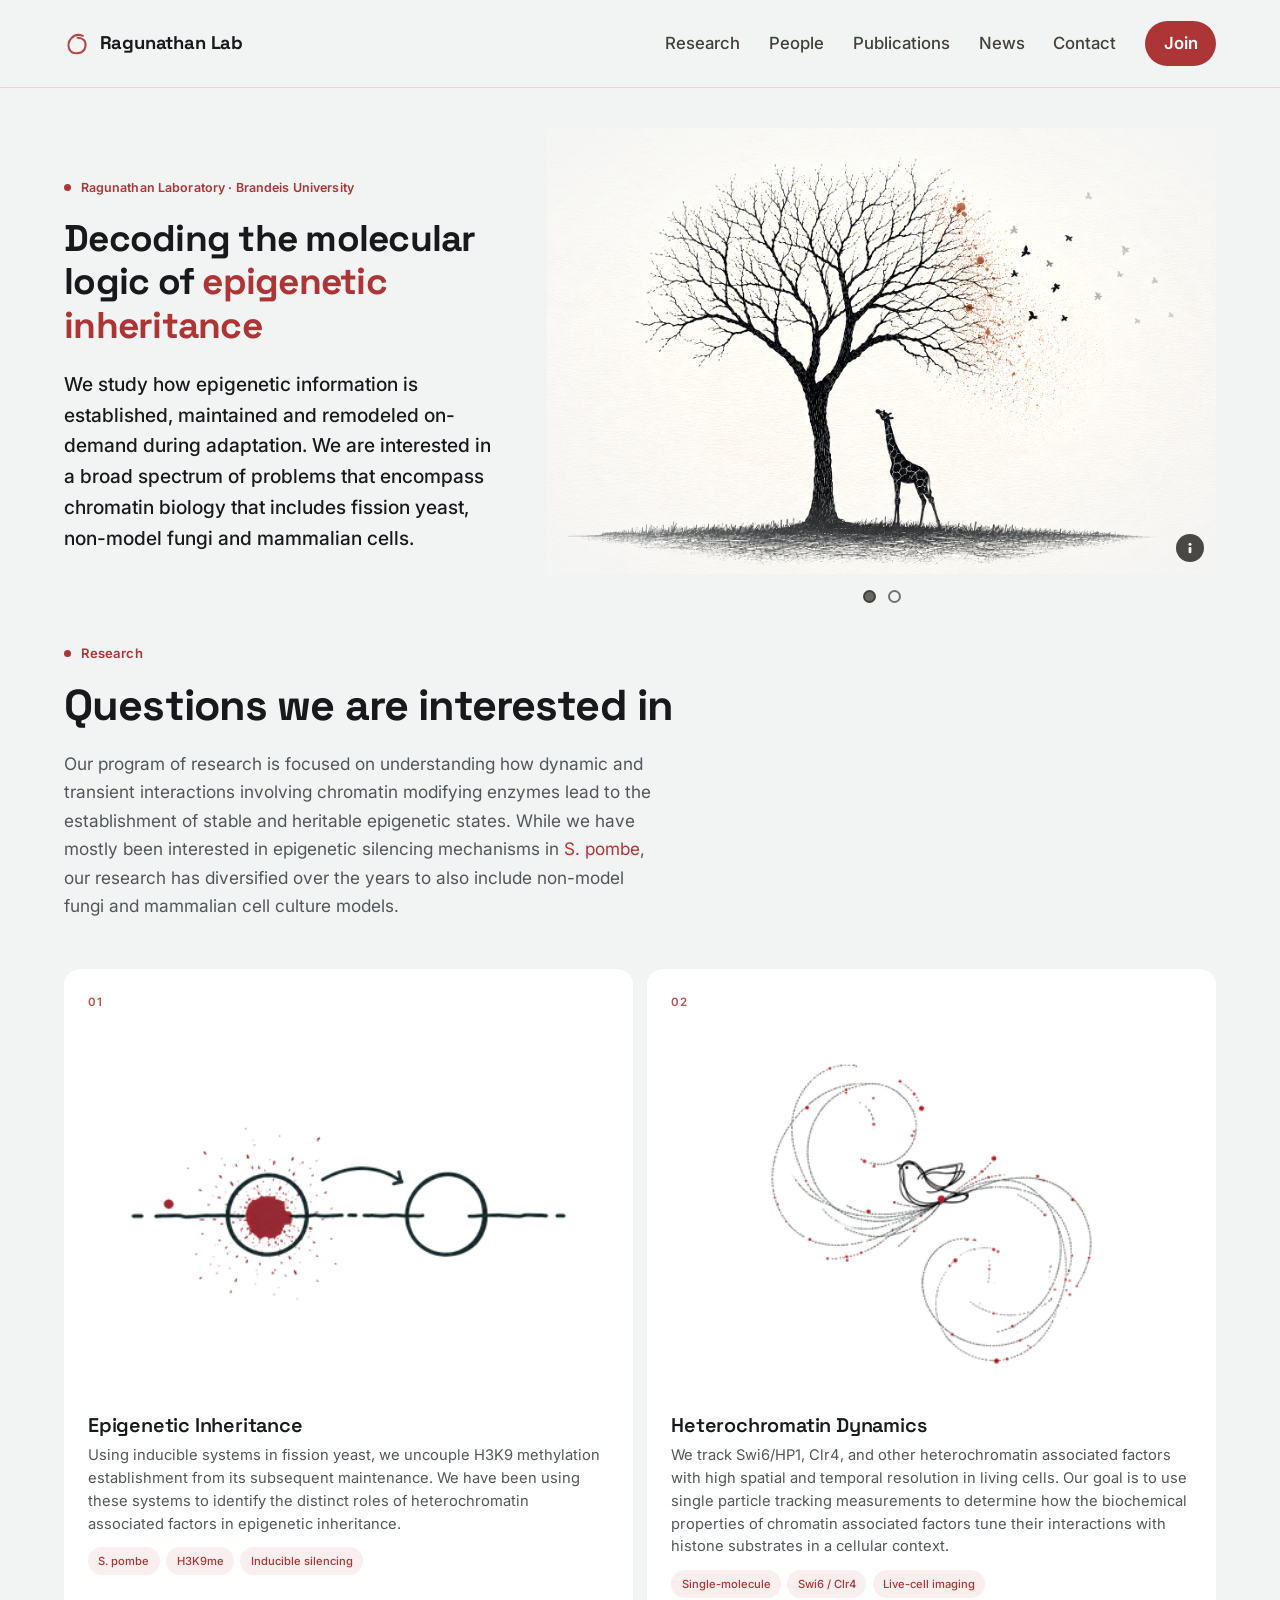
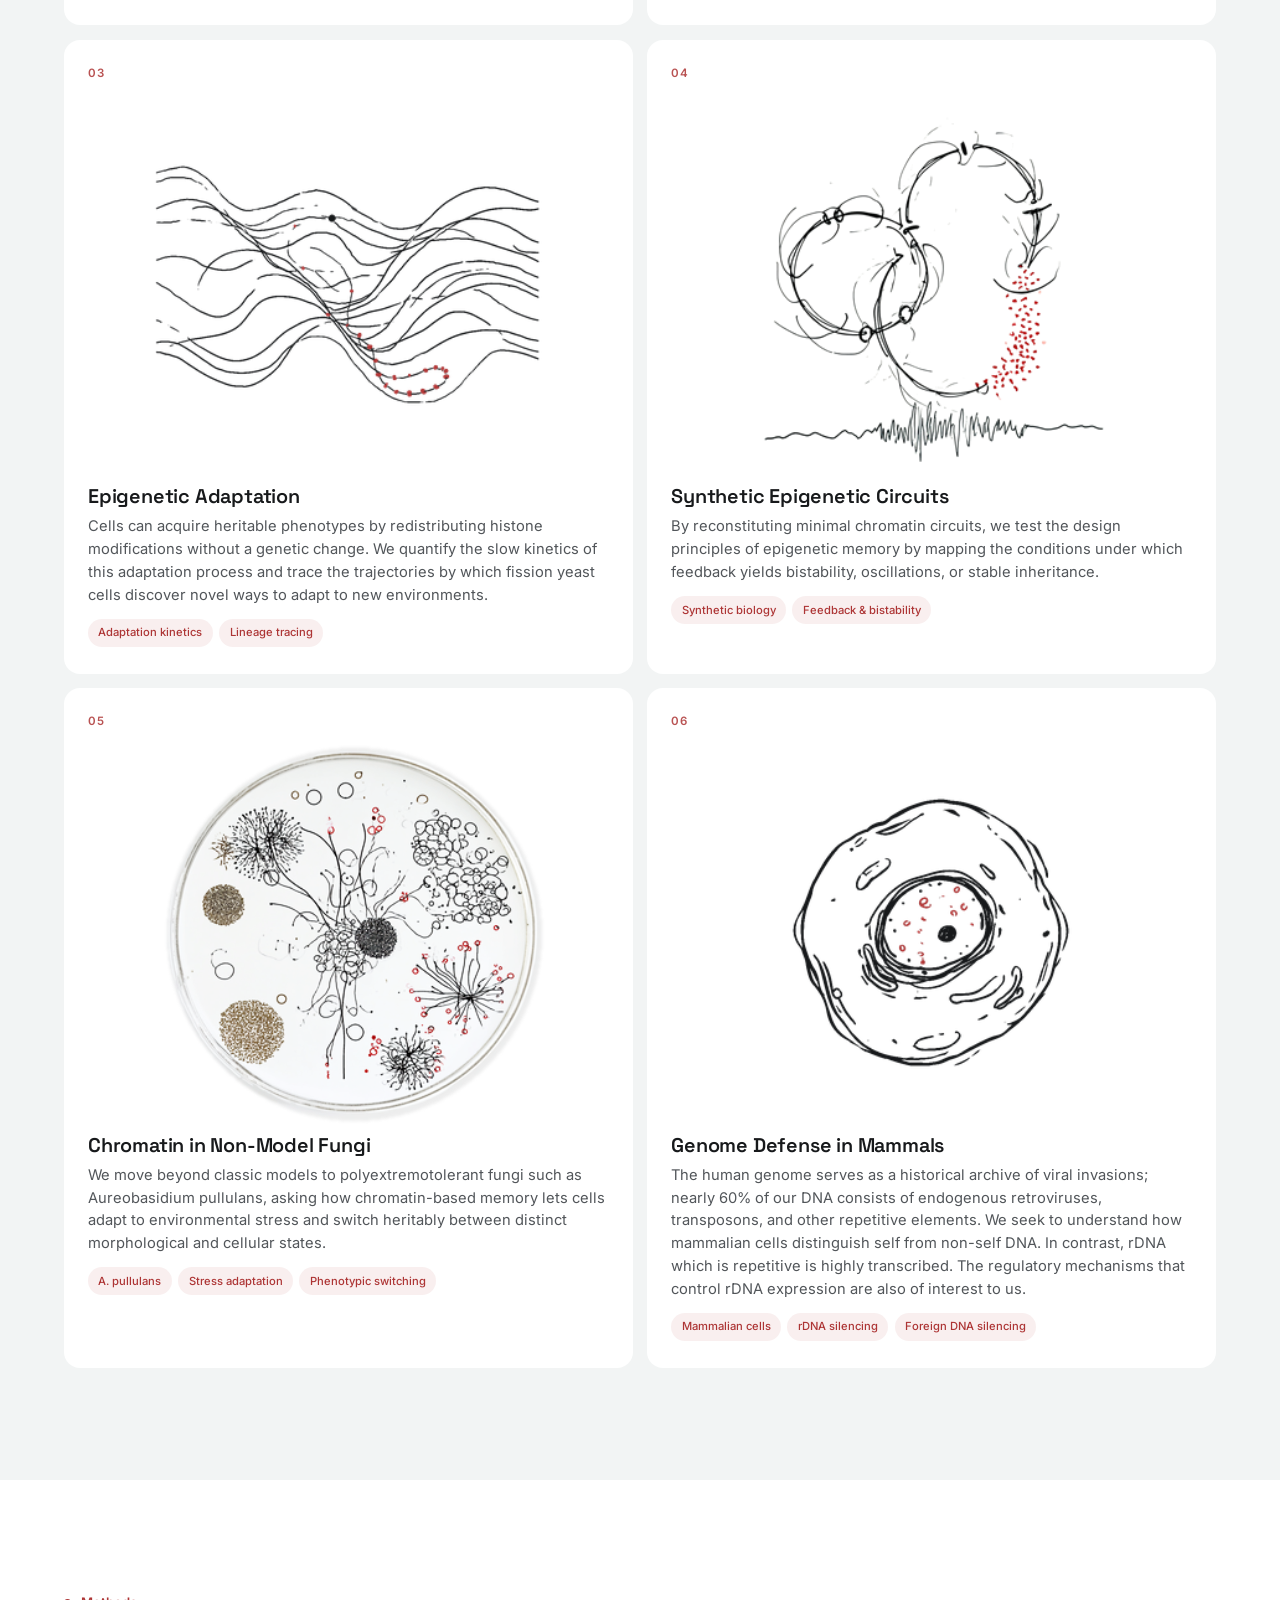
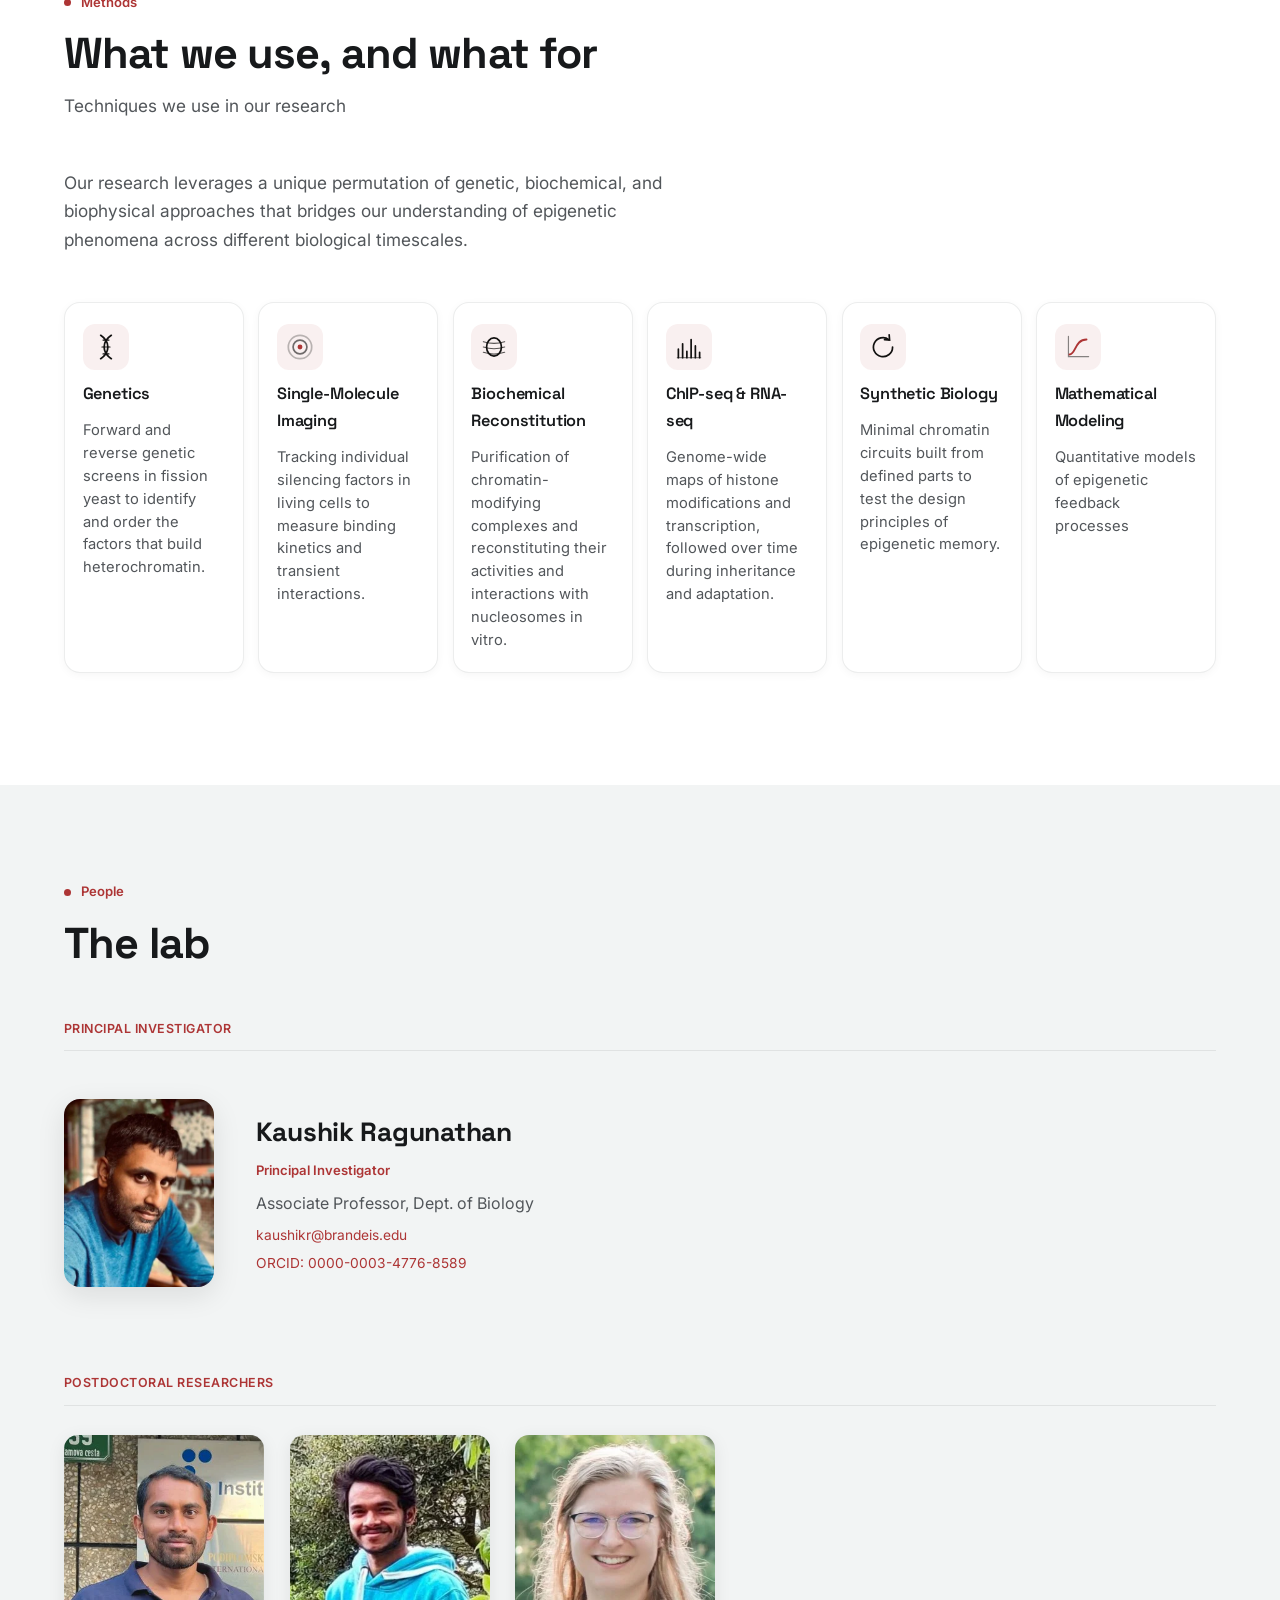
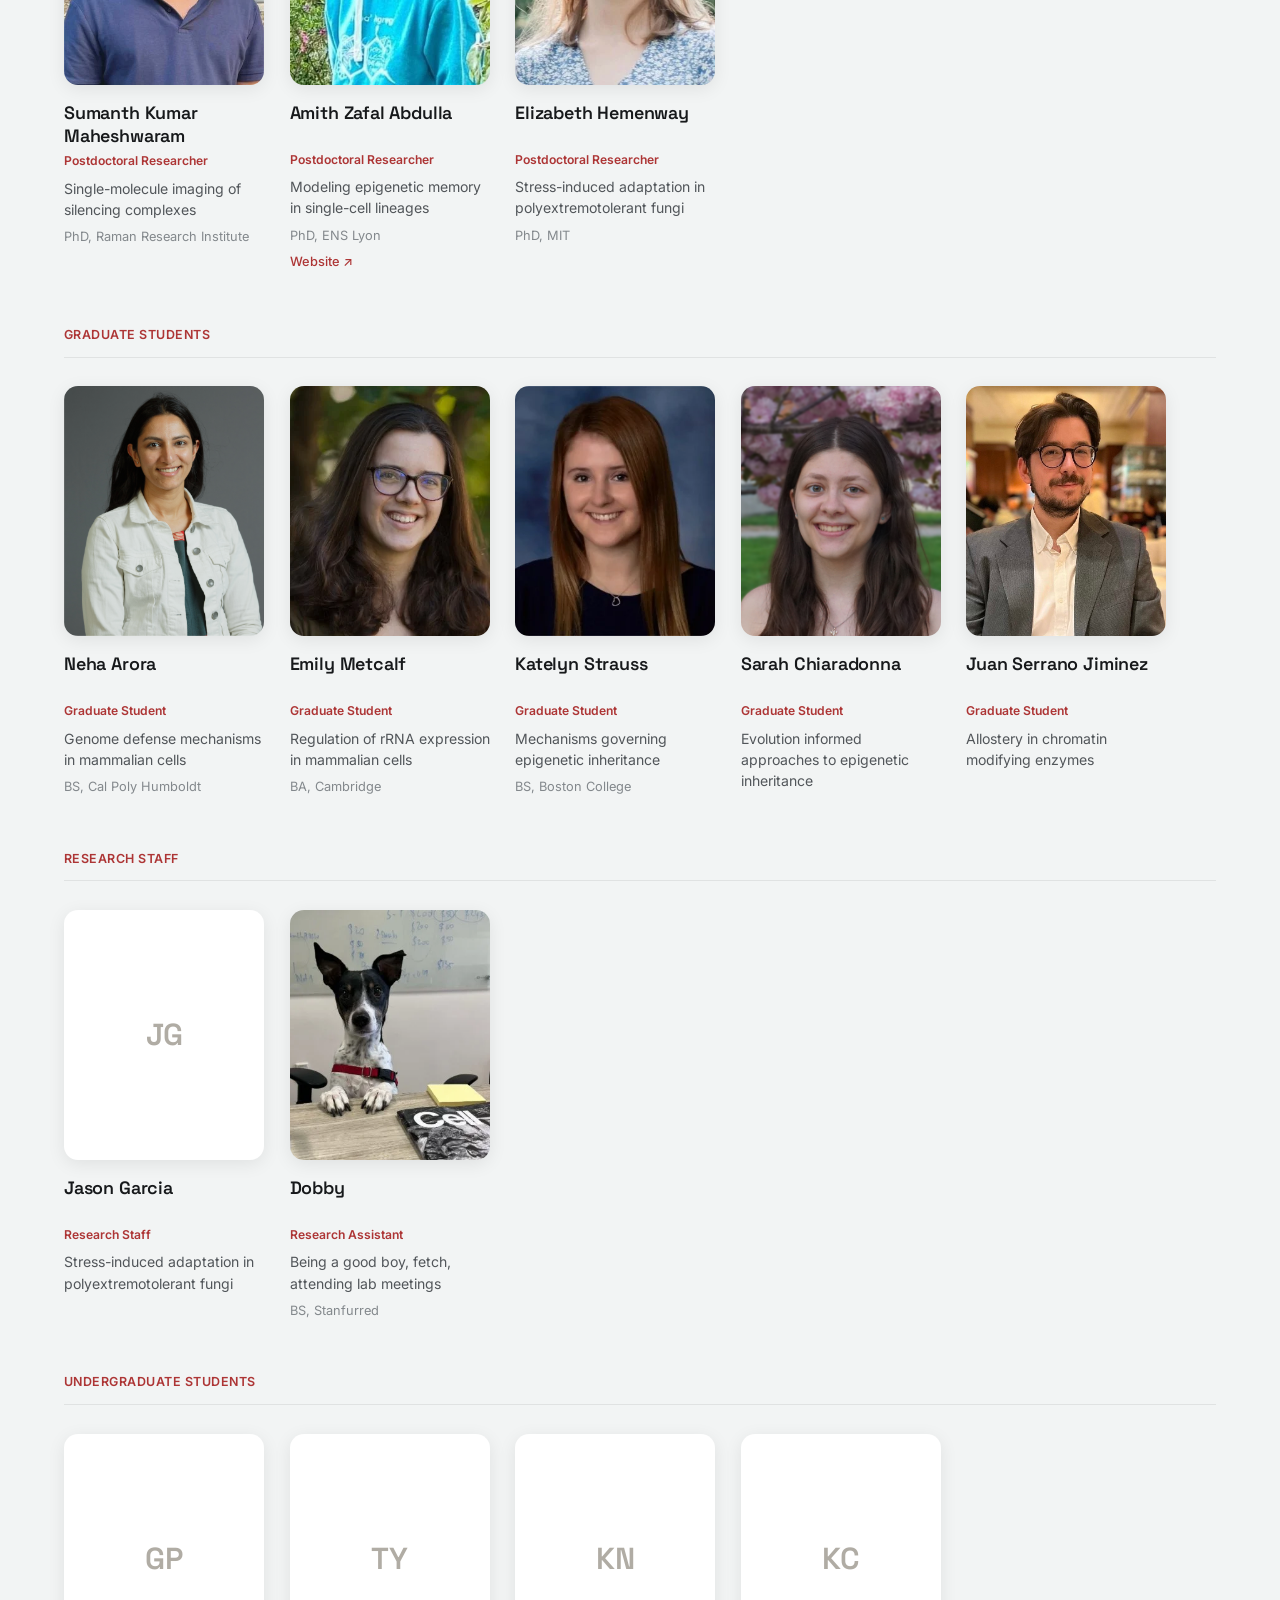
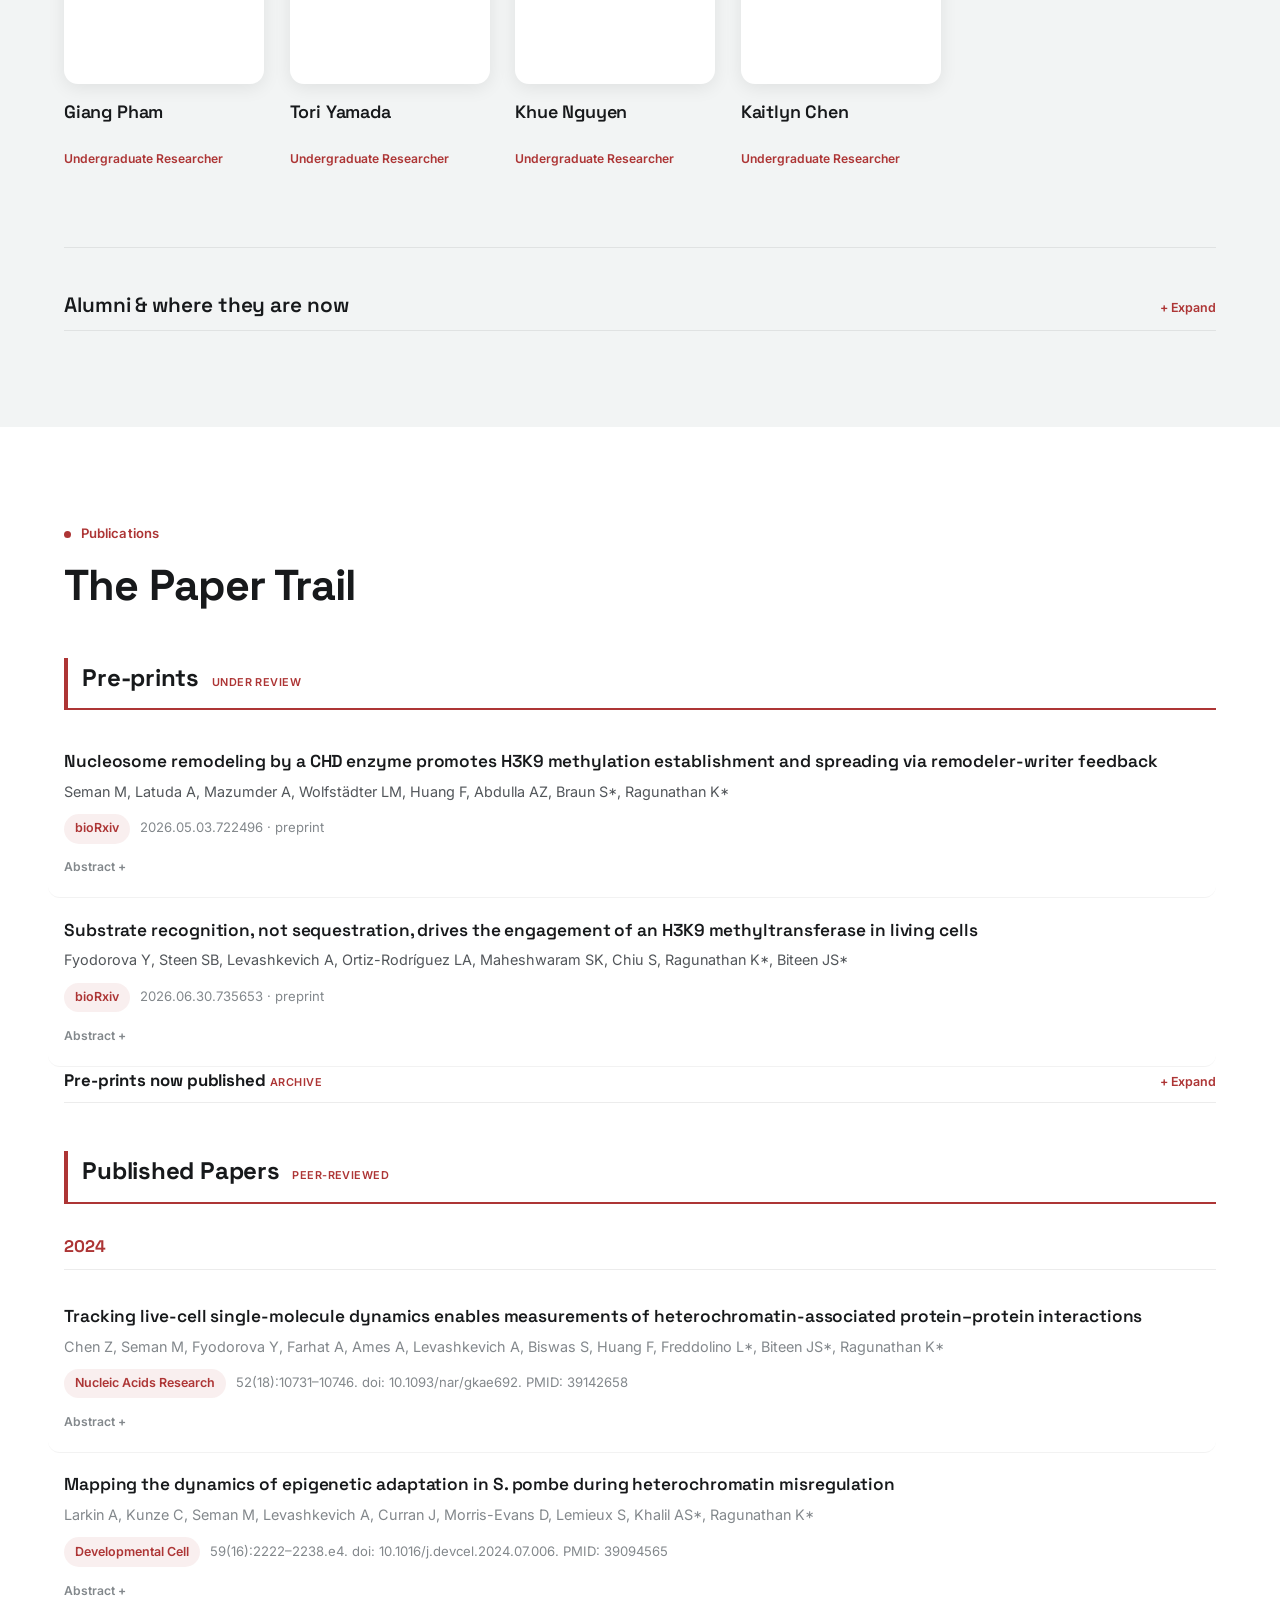
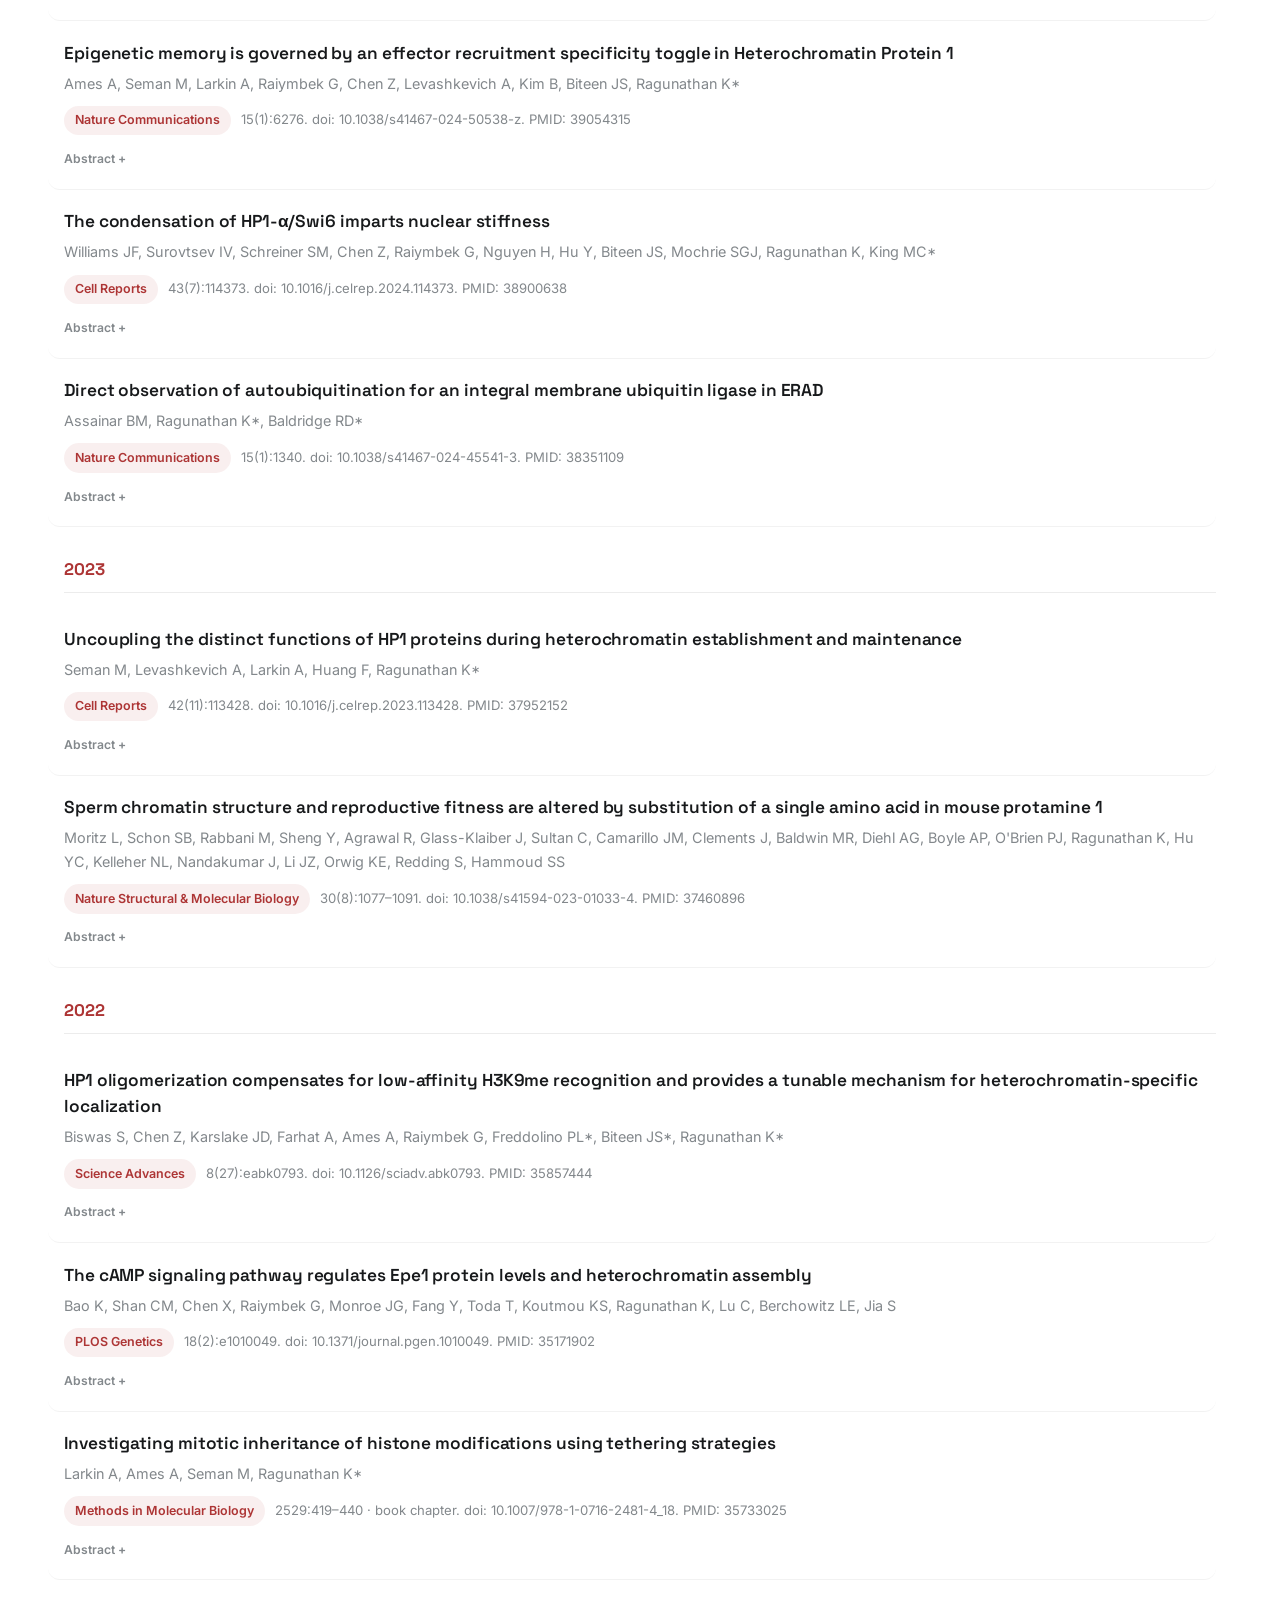
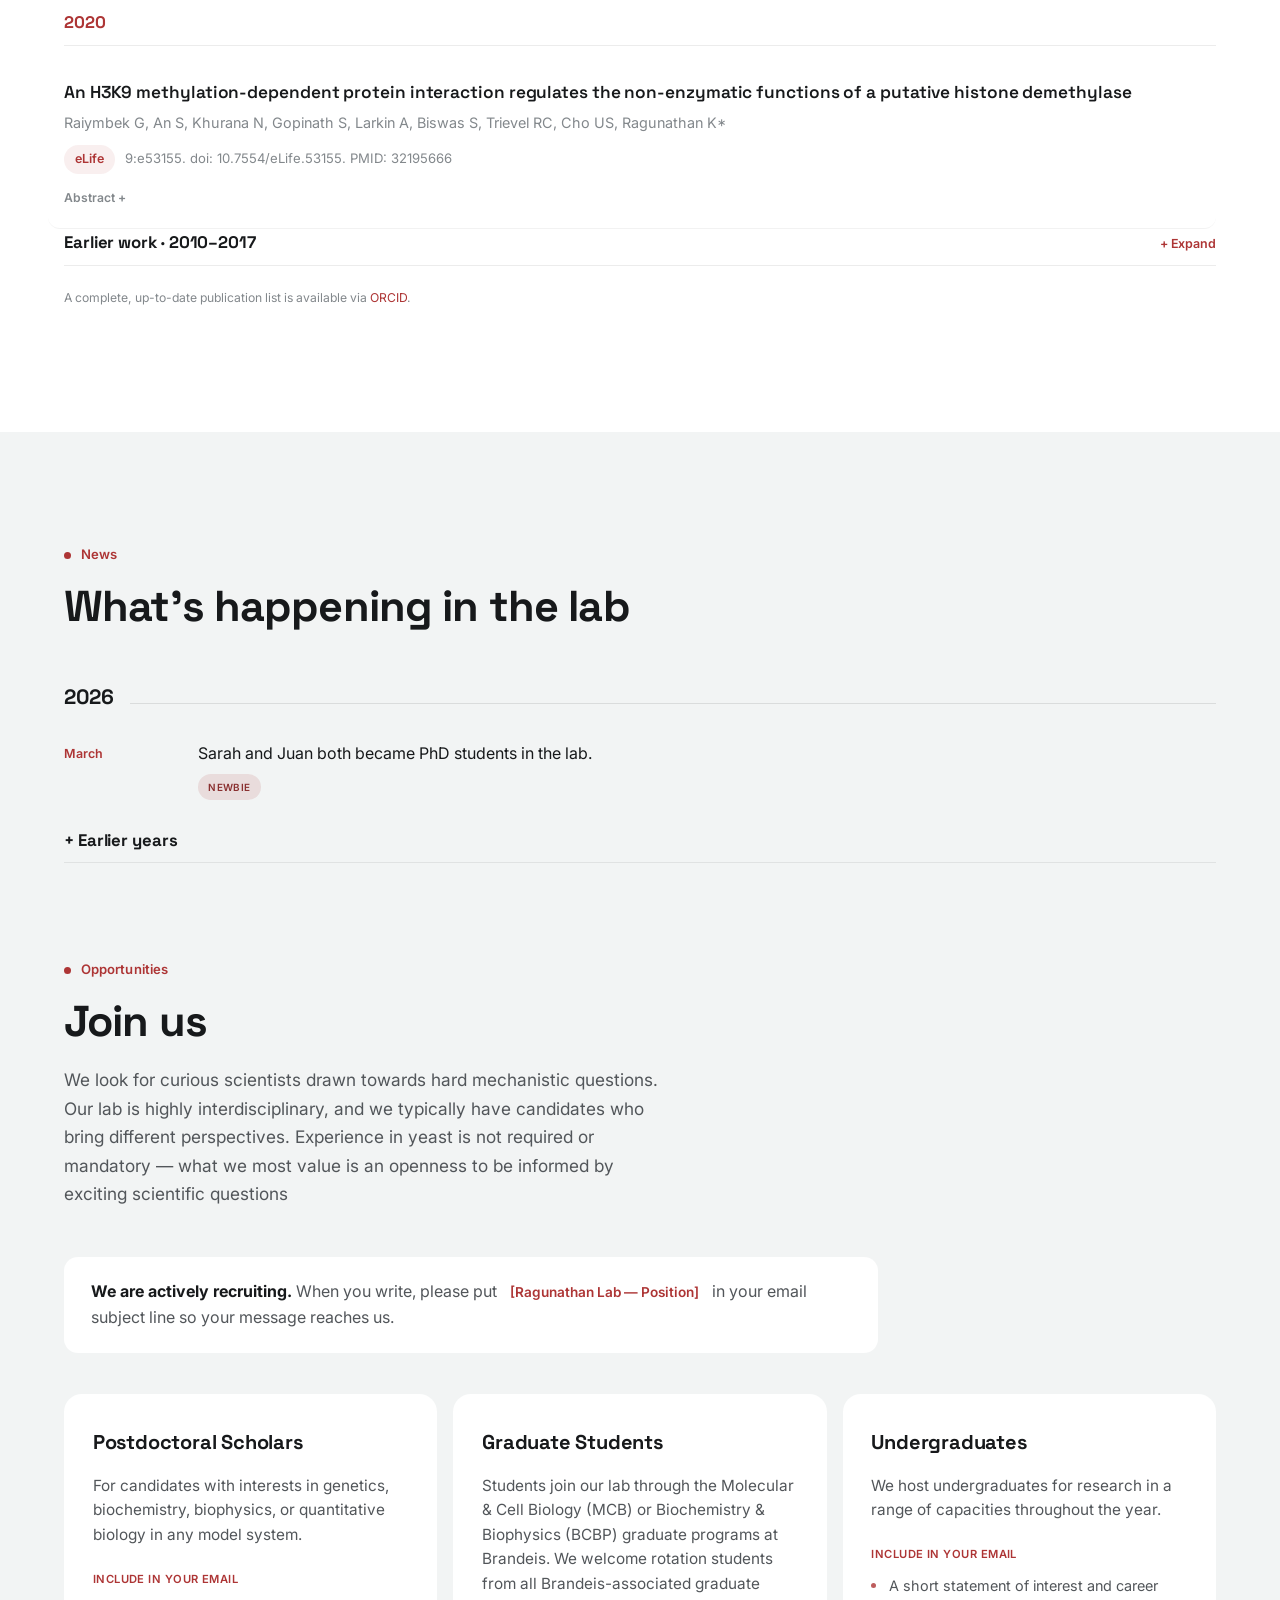
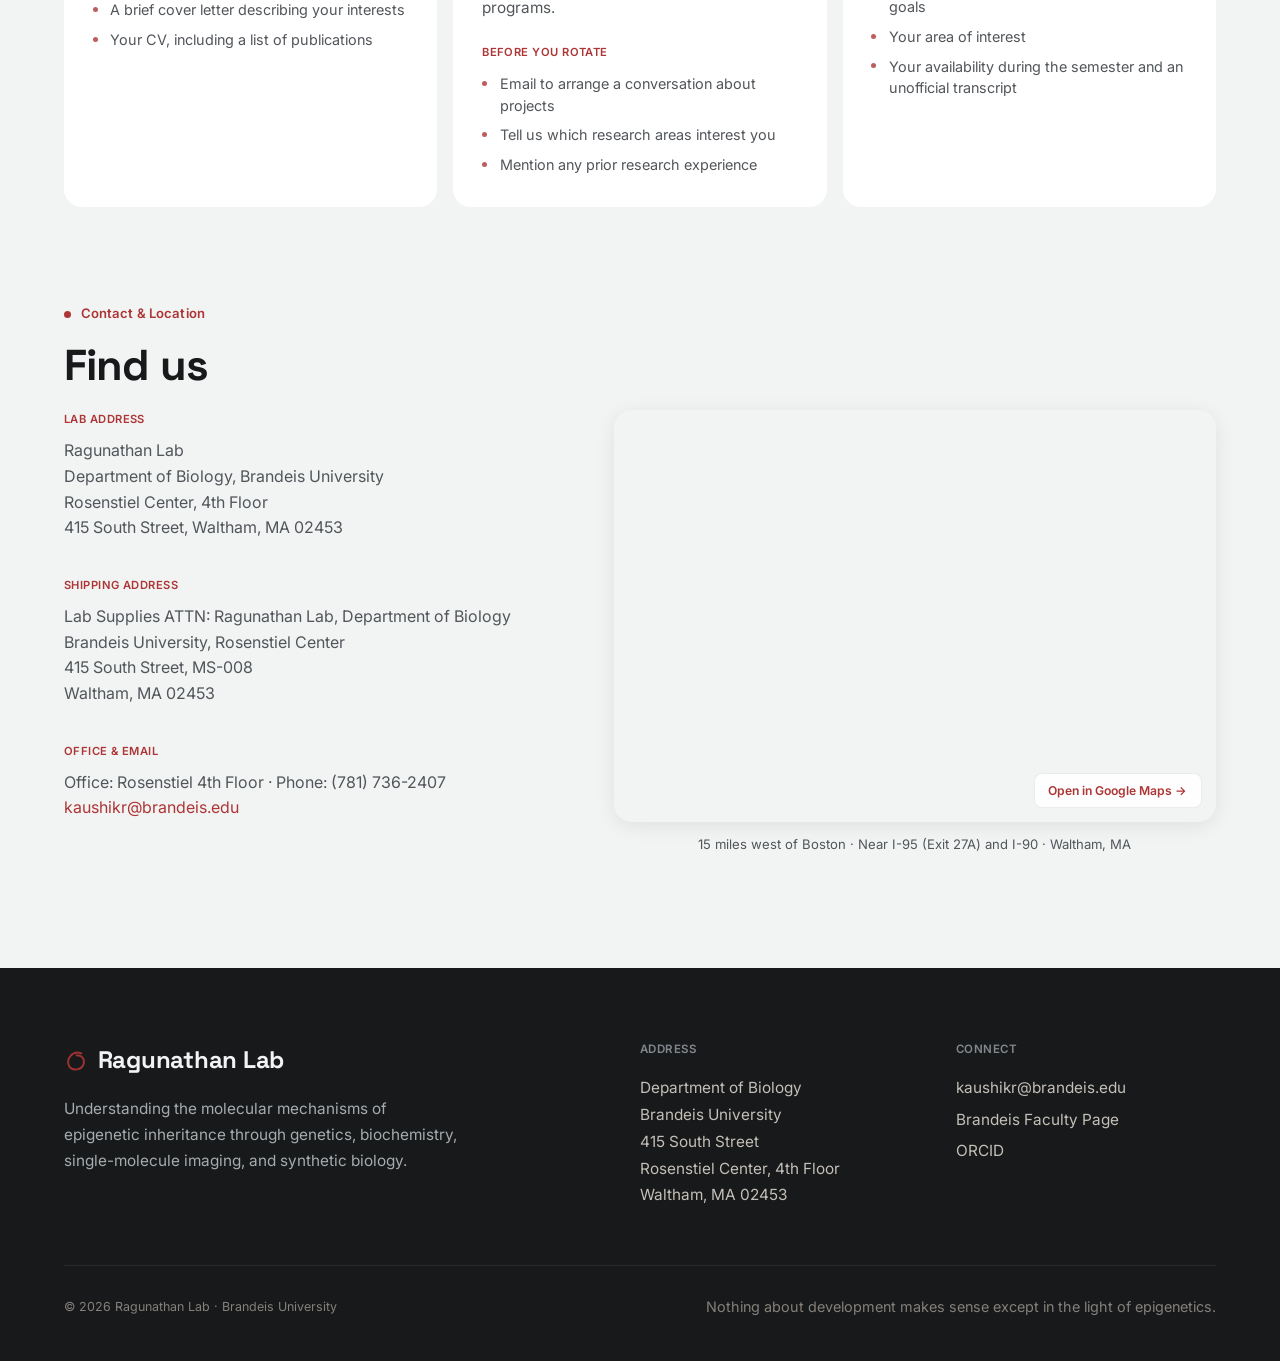
==== commit 6c2a30c2: "Add Fyodorova et al. 2026 preprint; slow abstract expand animation Co-Authored-By: Claude Sonnet 4.6" ====
--- a/index.html
+++ b/index.html
@@ -421,7 +421,7 @@
 .pub-abstract[open] summary .abs-label-open { display: inline; }
 .pub-abstract-body {
   display: grid; grid-template-rows: 0fr; overflow: hidden; opacity: 0;
-  transition: grid-template-rows 0.22s ease, opacity 0.18s ease;
+  transition: grid-template-rows 0.45s ease, opacity 0.38s ease 0.08s;
 }
 .pub-abstract-body > p { overflow: hidden; min-height: 0; }
 .pub-abstract[open] .pub-abstract-body { grid-template-rows: 1fr; opacity: 1; }
@@ -856,6 +856,16 @@
       </details>
       </div>
 
+    <div class="pub-item" data-reveal>
+      <a href="https://doi.org/10.64898/2026.06.30.735653" target="_blank" rel="noopener" class="pub-title">Substrate recognition, not sequestration, drives the engagement of an H3K9 methyltransferase in living cells</a>
+      <div class="pub-authors">Fyodorova Y, Steen SB, Levashkevich A, Ortiz-Rodríguez LA, Maheshwaram SK, Chiu S, Ragunathan K*, Biteen JS*</div>
+      <div class="pub-meta"><span class="pub-journal">bioRxiv</span><span class="pub-date">2026.06.30.735653 · preprint</span></div>
+      <details class="pub-abstract">
+        <summary><span class="abs-label-closed">Abstract +</span><span class="abs-label-open">Abstract &minus;</span></summary>
+        <div class="pub-abstract-body"><p>The histone H3K9 methyltransferase Clr4 is essential for heterochromatin formation in Schizosaccharomyces pombe, yet how it searches for and engages chromatin in vivo remains unclear. Using live-cell single-molecule tracking of PAmCherry-Clr4, we quantified how perturbations to Clr4 alter its diffusion, search behavior, and residence times. Chromodomain and SET-domain Clr4 mutants move faster and more isotropically and have reduced residence times at heterochromatin, reflecting impaired substrate recognition. In contrast, deleting Swi6, which has been proposed to sequester Clr4, does not reduce the slow-state fraction or alter Clr4 diffusion, indicating that chromatin engagement is intrinsic to Clr4 rather than HP1-dependent. Anisotropy analysis at short and intermediate displacements indicates that Clr4 does not explore chromatin by simple three-dimensional diffusion but through a guided, distance-dependent search in which it repeatedly samples nearby nucleosomes before disengaging. Across all other perturbations we examined, such as deletion of the CLRC component Rik1, impaired Clr4 ubiquitination, and using cells with an unmethylatable H3K9R substrate, Clr4 dynamics were only modestly affected, and a chromatin-associated population persisted in every background. This robustness indicates that the chromodomain and SET domains are the primary determinants of how Clr4 engages chromatin in vivo, allowing it to continuously sample the genome while maintaining a stable bound population. Our results suggest how the promiscuous sampling of chromatin may also enable Clr4 to establish novel sites of heterochromatin during adaptation.</p></div>
+      </details>
+    </div>
+
     <button type="button" class="archive-toggle" data-reveal aria-expanded="false" aria-controls="archive-content">
       <span>Pre-prints now published <span class="pub-category-note">Archive</span></span>
       <span class="archive-toggle-label">+ Expand</span>
